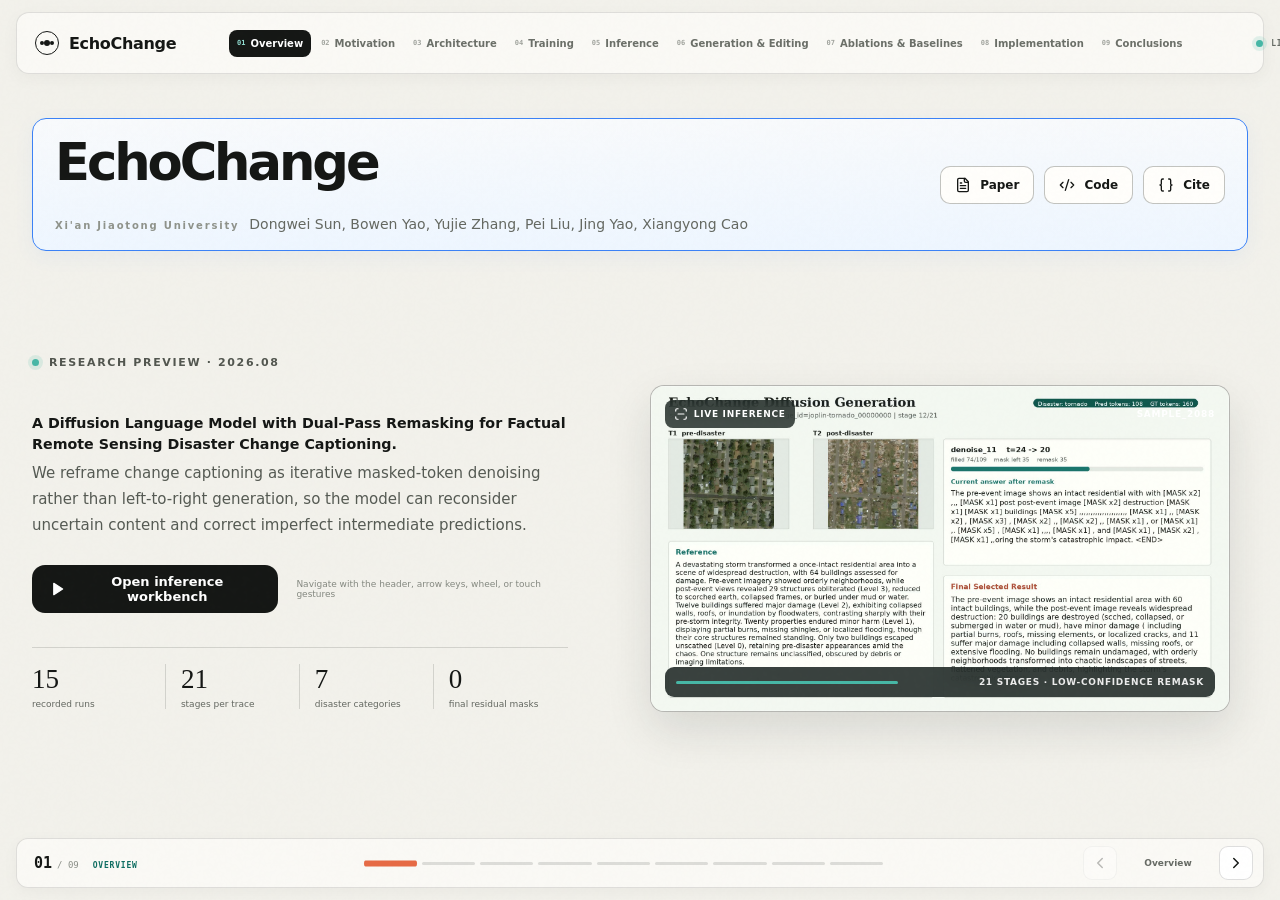
==== Open EchoChange.html @ 4adbc903 "init" ====
<!doctype html>
<html lang="en">
  <head>
    <meta charset="UTF-8" />
    <meta name="viewport" content="width=device-width, initial-scale=1.0" />
    <meta name="theme-color" content="#f1f0e9" />
    <title>EchoChange | Academic Research Showcase</title>
    <style>:root{color-scheme:light;font-family:Inter,SF Pro Display,PingFang SC,Microsoft YaHei,system-ui,sans-serif;color:#151715;background:#f1f0e9;font-synthesis:none;text-rendering:optimizeLegibility;--bg: #f1f0e9;--paper: #faf9f5;--paper-strong: #fffefb;--ink: #151715;--muted: #646861;--faint: #8f938b;--line: rgba(21, 23, 21, .14);--line-strong: rgba(21, 23, 21, .26);--orange: #e66a45;--orange-dark: #b9472d;--teal: #0e6d61;--teal-bright: #47b7a6;--blue: #416fa5;--yellow: #e8b74f;--dark: #111717;--dark-soft: #19201f;--dark-line: rgba(255, 255, 255, .12);--ease-out: cubic-bezier(.23, 1, .32, 1);--ease-in-out: cubic-bezier(.77, 0, .175, 1);--radius-sm: 12px;--radius: 20px;--radius-lg: 32px}*{box-sizing:border-box}html{scroll-behavior:smooth;scroll-padding-top:100px}body{margin:0;min-width:320px;min-height:100vh;background:radial-gradient(circle at 11% 14%,rgba(230,106,69,.08),transparent 26%),radial-gradient(circle at 88% 5%,rgba(14,109,97,.07),transparent 24%),var(--bg)}body:before{content:"";position:fixed;top:0;right:0;bottom:0;left:0;pointer-events:none;opacity:.22;z-index:20;background-image:url("data:image/svg+xml,%3Csvg viewBox='0 0 180 180' xmlns='http://www.w3.org/2000/svg'%3E%3Cfilter id='n'%3E%3CfeTurbulence type='fractalNoise' baseFrequency='.9' numOctaves='2' stitchTiles='stitch'/%3E%3C/filter%3E%3Crect width='100%25' height='100%25' filter='url(%23n)' opacity='.05'/%3E%3C/svg%3E")}a{color:inherit;text-decoration:none}button,input{font:inherit}button,a{-webkit-tap-highlight-color:transparent}button:focus-visible,a:focus-visible,input:focus-visible{outline:2px solid var(--orange);outline-offset:3px}img,video{display:block;max-width:100%}.section-shell{width:min(1420px,calc(100% - 64px));margin-inline:auto}[data-reveal]{opacity:0;transform:translateY(22px);transition:opacity .52s var(--ease-out),transform .52s var(--ease-out)}[data-reveal][data-revealed=true]{opacity:1;transform:translateY(0)}.site-header{position:sticky;top:14px;z-index:30;width:min(1420px,calc(100% - 40px));height:64px;margin:14px auto 0;padding:0 12px 0 22px;display:grid;grid-template-columns:1fr auto 1fr;align-items:center;border:1px solid rgba(21,23,21,.12);border-radius:18px;background:#faf9f5d1;-webkit-backdrop-filter:blur(18px) saturate(130%);backdrop-filter:blur(18px) saturate(130%);box-shadow:0 12px 40px #141b1914}.brand,.footer-brand{display:inline-flex;align-items:center;gap:10px;font-weight:760;letter-spacing:-.02em}.brand{justify-self:start;font-size:17px}.brand-mark{position:relative;width:24px;height:24px;display:grid;place-items:center;border:1.5px solid currentColor;border-radius:50%}.brand-mark:before,.brand-mark:after,.brand-mark span{content:"";position:absolute;border-radius:999px;background:currentColor}.brand-mark:before{width:4px;height:4px;left:4px}.brand-mark:after{width:4px;height:4px;right:4px}.brand-mark span{width:6px;height:6px}.desktop-nav{display:flex;align-items:center;gap:6px}.desktop-nav a{padding:9px 12px;color:#575b55;font-size:13px;font-weight:650;border-radius:10px}.header-cta{justify-self:end;display:inline-flex;align-items:center;gap:8px;padding:12px 16px;color:#fff;background:var(--ink);border-radius:12px;font-size:12px;font-weight:720;letter-spacing:.02em;transition:transform .16s var(--ease-out)}.header-cta:active,.button:active,.sample-pill:active,.stage-controls button:active,.trace-tabs button:active,.code-tabs button:active,.metric-switch button:active{transform:scale(.97)}.menu-button{display:none;width:42px;height:42px;border:0;border-radius:10px;color:var(--ink);background:transparent;cursor:pointer}.mobile-nav{display:none}.hero{min-height:calc(100vh - 94px);padding:74px 0 86px;display:grid;grid-template-columns:minmax(0,.92fr) minmax(520px,1.08fr);align-items:center;gap:72px}.eyebrow{display:inline-flex;align-items:center;gap:10px;margin-bottom:28px;color:#52564f;font-size:11px;font-weight:760;letter-spacing:.15em;text-transform:uppercase}.live-dot,.status-dot{width:7px;height:7px;border-radius:50%;background:var(--teal-bright);box-shadow:0 0 0 4px #47b7a624}.hero h1{max-width:780px;margin:0;color:var(--ink);font-size:clamp(70px,8.1vw,132px);line-height:.91;letter-spacing:-.075em;font-weight:760}.hero h1 em{position:relative;color:var(--orange);font-family:Georgia,Times New Roman,serif;font-weight:400}.hero h1 em:after{content:"";position:absolute;left:-3%;right:-3%;bottom:-3px;height:4px;border-radius:50%;background:currentColor;transform:rotate(-2deg)}.hero-lede{max-width:630px;margin:34px 0 0;color:#555a53;font-size:clamp(17px,1.35vw,21px);line-height:1.75}.hero-actions,.closing-actions{display:flex;flex-wrap:wrap;gap:12px;margin-top:32px}.button{min-height:48px;padding:0 18px;display:inline-flex;align-items:center;justify-content:center;gap:9px;border:1px solid var(--line-strong);border-radius:13px;font-size:13px;font-weight:750;transition:transform .16s var(--ease-out)}.button--primary{color:#fff;background:var(--ink);border-color:var(--ink)}.button--ghost{background:#ffffff73}.button--secondary{color:var(--ink);background:var(--paper-strong);border-color:var(--line-strong)}.button--secondary:hover{background:#fff}.hero-proof{max-width:650px;margin-top:55px;padding-top:21px;display:grid;grid-template-columns:repeat(4,1fr);border-top:1px solid var(--line)}.hero-proof div{min-width:0;padding-right:16px;display:flex;flex-direction:column;gap:5px;border-right:1px solid var(--line)}.hero-proof div:not(:first-child){padding-left:16px}.hero-proof div:last-child{border-right:0}.hero-proof strong{font-family:Georgia,Times New Roman,serif;font-size:30px;font-weight:500;font-variant-numeric:tabular-nums}.hero-proof span{color:var(--muted);font-size:11px;line-height:1.35}.hero-visual{position:relative;padding:40px 20px}.hero-visual:before{content:"";position:absolute;top:0;right:5%;bottom:0;left:7%;border:1px dashed rgba(14,109,97,.27);border-radius:50%;transform:rotate(-7deg)}.hero-frame-wrap{position:relative;overflow:hidden;border:8px solid #1b211f;border-radius:24px;background:#e8e8e3;box-shadow:0 38px 80px #18211e3d,0 4px 10px #18211e24;transform:rotate(1.4deg)}.hero-frame-wrap:after{content:"";position:absolute;top:0;right:0;bottom:0;left:0;pointer-events:none;box-shadow:inset 0 0 0 1px #ffffff4d}.hero-frame-wrap img,.hero-frame-wrap video{width:100%;aspect-ratio:16 / 9;object-fit:cover}.hero-frame-top,.hero-frame-bottom{position:absolute;left:14px;right:14px;display:flex;align-items:center;justify-content:space-between;gap:18px;color:#fff;font-size:9px;font-weight:700;letter-spacing:.08em;text-transform:uppercase}.hero-frame-top{top:14px}.hero-frame-top span:first-child{display:inline-flex;align-items:center;gap:6px;padding:7px 9px;background:#0e1815c2;border-radius:8px;-webkit-backdrop-filter:blur(8px);backdrop-filter:blur(8px)}.hero-frame-bottom{bottom:14px;padding:10px 11px;color:#ffffffe6;background:#0e1815d1;border-radius:9px;-webkit-backdrop-filter:blur(10px);backdrop-filter:blur(10px)}.frame-progress{width:42%;height:3px;overflow:hidden;background:#ffffff2e;border-radius:99px}.frame-progress i{display:block;width:100%;height:100%;background:var(--teal-bright);transform-origin:left;animation:explain-progress 3.6s linear infinite alternate}@keyframes explain-progress{0%{transform:scaleX(.18)}to{transform:scaleX(1)}}.floating-note{position:absolute;z-index:2;min-width:178px;padding:14px 16px;display:flex;flex-direction:column;gap:4px;border:1px solid rgba(21,23,21,.12);border-radius:12px;background:#fffefbe8;box-shadow:0 16px 36px #15191721;-webkit-backdrop-filter:blur(10px);backdrop-filter:blur(10px)}.floating-note span{color:var(--orange-dark);font-size:9px;font-weight:800;letter-spacing:.13em}.floating-note strong{font-family:ui-monospace,SFMono-Regular,Menlo,Consolas,monospace;font-size:11px}.floating-note--top{top:4px;right:-11px;transform:rotate(2deg)}.floating-note--bottom{bottom:5px;left:-18px;transform:rotate(-2deg)}.why-section,.experiments-section{padding:145px 0}.section-label{display:inline-grid;grid-template-columns:30px auto;align-items:center;gap:10px;margin-bottom:24px;color:#5d625b;font-size:10px;font-weight:800;letter-spacing:.16em}.section-label span:first-child{width:30px;height:22px;display:grid;place-items:center;color:#fff;background:var(--ink);border-radius:99px;font-variant-numeric:tabular-nums}.section-label--light{color:#ffffff8a}.section-label--light span:first-child{color:var(--dark);background:#fff}.section-heading{max-width:900px}.section-heading--wide{max-width:1020px}.section-heading h2,.trace-heading h2,.code-copy h2,.closing-section h2{margin:0;font-size:clamp(42px,5.2vw,78px);line-height:1.06;letter-spacing:-.055em;font-weight:610}.section-heading h2 strong,.trace-heading h2 strong,.code-copy h2 strong{color:var(--orange);font-family:Georgia,Times New Roman,serif;font-weight:400}.section-heading>p{max-width:640px;margin:26px 0 0;color:var(--muted);font-size:17px;line-height:1.75}.why-grid{margin-top:72px;display:grid;grid-template-columns:repeat(3,1fr);gap:18px}.why-card{min-height:300px;padding:26px;display:flex;flex-direction:column;border:1px solid var(--line);border-radius:var(--radius);background:#faf9f5b3;box-shadow:0 20px 50px #1b201d09}.why-card:nth-child(2){background:#1a211f;color:#fff;transform:translateY(20px) rotate(-.5deg)}.why-card:nth-child(2) p{color:#fff9}.why-card-top{display:flex;align-items:center;justify-content:space-between}.why-card-top>span{width:42px;height:42px;display:grid;place-items:center;color:var(--teal);border:1px solid currentColor;border-radius:50%}.why-card:nth-child(2) .why-card-top>span{color:var(--teal-bright)}.why-card-top small{color:var(--faint);font-family:ui-monospace,SFMono-Regular,Menlo,Consolas,monospace;font-size:11px}.why-card h3{margin:auto 0 13px;font-size:25px;line-height:1.25;letter-spacing:-.035em}.why-card p{margin:0;color:var(--muted);font-size:14px;line-height:1.75}.thesis-strip{margin-top:82px;padding:22px 24px;display:grid;grid-template-columns:auto auto auto auto 1fr;align-items:center;gap:18px;border-top:1px solid var(--line-strong);border-bottom:1px solid var(--line-strong)}.thesis-strip>span{color:var(--faint);font-size:10px;font-weight:800;letter-spacing:.14em}.thesis-before,.thesis-after{padding:10px 13px;border-radius:9px;font-family:ui-monospace,SFMono-Regular,Menlo,Consolas,monospace;font-size:12px;white-space:nowrap}.thesis-before{color:#6c6f69;background:#1517150f;text-decoration:line-through}.thesis-after{color:#fff;background:var(--teal)}.thesis-strip p{justify-self:end;max-width:470px;margin:0;color:var(--muted);font-size:13px;line-height:1.6}.method-section{padding:145px 0;background:#e7e6de;border-top:1px solid rgba(21,23,21,.08);border-bottom:1px solid rgba(21,23,21,.08)}.architecture-map{margin-top:72px;padding:26px;display:grid;grid-template-columns:1.05fr 52px 1.12fr 52px 1.35fr 52px .9fr;align-items:stretch;border:1px solid var(--line-strong);border-radius:28px;background:#faf9f5bd;box-shadow:0 26px 70px #1e23200f}.arch-inputs{display:grid;grid-template-columns:1fr 1fr;gap:10px}.arch-image{min-height:190px;padding:18px;display:flex;flex-direction:column;justify-content:flex-end;overflow:hidden;position:relative;border-radius:16px;color:#fff;isolation:isolate}.arch-image:before,.arch-image:after{content:"";position:absolute;z-index:-1}.arch-image:before{top:0;right:0;bottom:0;left:0;background:linear-gradient(to top,rgba(14,22,19,.8),transparent 70%),repeating-linear-gradient(34deg,transparent 0 20px,rgba(255,255,255,.06) 21px 23px),#54705a}.arch-image--post:before{background:linear-gradient(to top,rgba(23,21,17,.82),transparent 70%),repeating-linear-gradient(-24deg,transparent 0 16px,rgba(242,206,145,.12) 17px 20px),#7b6750}.arch-image:after{width:90px;height:280px;left:50%;top:-30%;transform:rotate(36deg);background:#c1b18759}.arch-image--post:after{width:120px;background:#507e8b66}.arch-image>span{position:absolute;top:13px;left:13px;width:30px;height:30px;display:grid;place-items:center;color:var(--ink);background:#fff;border-radius:8px;font-size:10px;font-weight:850}.arch-image strong{font-size:15px}.arch-image small{margin-top:5px;color:#ffffffb3;font-size:10px}.arch-connector{display:flex;align-items:center;color:#777b74}.arch-connector span{flex:1;height:1px;background:var(--line-strong)}.arch-core,.arch-diffusion,.arch-output{min-height:190px;padding:18px;display:flex;flex-direction:column;justify-content:center;border:1px solid var(--line);border-radius:16px;background:var(--paper-strong)}.arch-core-title{margin-bottom:16px;display:flex;align-items:center;gap:9px;font-weight:780}.arch-core-stack{display:grid;gap:7px}.arch-core-stack span{padding:9px 10px;border-radius:7px;color:#686c66;background:#efeee8;font-family:ui-monospace,SFMono-Regular,Menlo,Consolas,monospace;font-size:9px}.arch-core-stack .active{color:#dff9f3;background:var(--teal)}.arch-diffusion{color:#fff;background:#1a211f;border-color:#1a211f}.arch-diffusion>small{color:var(--teal-bright);font-size:9px;font-weight:800;letter-spacing:.12em}.arch-diffusion>strong{margin-top:7px;font-size:15px}.token-row{margin-top:18px;display:flex;flex-wrap:wrap;gap:5px}.token-row i{padding:6px 7px;color:#ffffffad;background:#ffffff14;border-radius:5px;font-family:ui-monospace,SFMono-Regular,Menlo,Consolas,monospace;font-size:8px;font-style:normal}.token-row i.masked{color:#1f1813;background:var(--orange)}.arch-loop{margin-top:13px;display:inline-flex;align-items:center;gap:6px;color:#ffffff80;font-size:9px}.arch-output{align-items:flex-start;color:#fff;background:var(--teal);border-color:var(--teal)}.arch-output>svg{margin-bottom:auto}.arch-output span{margin-top:24px;color:#ffffffa6;font-size:8px;font-weight:800;letter-spacing:.12em}.arch-output strong{margin-top:7px;font-size:14px;line-height:1.4}.method-split{margin-top:120px;display:grid;grid-template-columns:.72fr 1.28fr;gap:70px;align-items:center}.method-kicker,.evidence-card-head span,.evidence-wide-copy>span,.baseline-copy>span{color:var(--teal);font-size:9px;font-weight:850;letter-spacing:.14em}.method-narrative h3{margin:18px 0 0;font-size:clamp(34px,3.3vw,52px);line-height:1.08;letter-spacing:-.05em}.method-narrative>p{margin:24px 0 0;color:var(--muted);font-size:15px;line-height:1.75}.method-facts{margin:38px 0 0;display:grid;grid-template-columns:repeat(3,1fr);gap:10px}.method-facts div{padding:14px 0;border-top:1px solid var(--line-strong)}.method-facts dt{font-family:Georgia,Times New Roman,serif;font-size:26px;font-variant-numeric:tabular-nums}.method-facts dd{margin:5px 0 0;color:var(--muted);font-size:10px;line-height:1.4}.loss-formula{margin-top:28px;padding:15px 16px;border:1px solid var(--line);border-radius:11px;background:#ffffff5c}.loss-formula small{display:block;margin-bottom:7px;color:var(--faint);font-size:8px;font-weight:800;letter-spacing:.12em}.loss-formula code{font-size:10px;line-height:1.5}.training-lab{padding:26px;border:1px solid var(--line-strong);border-radius:24px;background:var(--paper-strong);box-shadow:0 25px 70px #1c211e14}.lab-control-head{display:flex;align-items:flex-start;justify-content:space-between;gap:20px}.lab-control-head>div{display:flex;flex-direction:column;gap:4px}.lab-control-head small{color:var(--faint);font-size:8px;font-weight:800;letter-spacing:.14em}.lab-control-head strong{font-family:ui-monospace,SFMono-Regular,Menlo,Consolas,monospace;font-size:20px}.lab-control-head>span{padding:8px 10px;color:var(--orange-dark);background:#f8e8df;border-radius:8px;font-size:10px;font-weight:750}.lab-control input,.stage-controls input{width:100%;height:18px;margin:20px 0 0;-webkit-appearance:none;-moz-appearance:none;appearance:none;background:transparent;cursor:pointer}.lab-control input::-webkit-slider-runnable-track{height:4px;border-radius:99px;background:linear-gradient(90deg,var(--teal),var(--orange))}.lab-control input::-moz-range-track{height:4px;border-radius:99px;background:linear-gradient(90deg,var(--teal),var(--orange))}.lab-control input::-webkit-slider-thumb,.stage-controls input::-webkit-slider-thumb{width:17px;height:17px;margin-top:-7px;-webkit-appearance:none;-moz-appearance:none;appearance:none;border:3px solid white;border-radius:50%;background:var(--orange);box-shadow:0 0 0 1px #15171538,0 3px 8px #15171533}.lab-control input::-moz-range-thumb,.stage-controls input::-moz-range-thumb{width:13px;height:13px;border:3px solid white;border-radius:50%;background:var(--orange);box-shadow:0 0 0 1px #15171538,0 3px 8px #15171533}.lab-scale{display:flex;justify-content:space-between;color:var(--faint);font-size:8px}.lab-sentence{min-height:148px;margin-top:24px;padding:18px;display:flex;align-content:flex-start;flex-wrap:wrap;gap:7px 5px;border-radius:14px;background:#202625}.lab-sentence span{padding:6px 7px;color:#ffffffb8;border:1px solid rgba(255,255,255,.06);border-radius:5px;background:#ffffff0f;font-family:ui-monospace,SFMono-Regular,Menlo,Consolas,monospace;font-size:10px}.lab-sentence span.is-mask{color:#301b12;border-color:#e66a4585;background:#e98a6c}.dual-pass-grid{margin-top:14px;display:grid;grid-template-columns:1fr 1fr;gap:12px}.dual-pass-grid article{min-height:190px;padding:17px;display:flex;flex-direction:column;border:1px solid var(--line);border-radius:14px;background:#f3f2ed}.dual-pass-grid article.dual-pass-active{color:#fff;background:var(--teal);border-color:var(--teal)}.pass-index{color:var(--orange-dark);font-family:ui-monospace,SFMono-Regular,Menlo,Consolas,monospace;font-size:9px;font-weight:800}.dual-pass-active .pass-index{color:#a9ede1}.dual-pass-grid h4{margin:17px 0 0;font-size:16px}.dual-pass-grid p{margin:10px 0 18px;color:var(--muted);font-size:11px;line-height:1.65}.dual-pass-active p{color:#ffffffad}.mini-flow{margin-top:auto;display:flex;align-items:center;gap:8px;color:var(--faint);font-family:ui-monospace,SFMono-Regular,Menlo,Consolas,monospace;font-size:8px}.dual-pass-active .mini-flow{color:#ffffffb3}.inference-modes{margin-top:92px;display:grid;grid-template-columns:repeat(3,1fr);border-top:1px solid var(--line-strong);border-bottom:1px solid var(--line-strong)}.inference-modes article{padding:28px;display:grid;grid-template-columns:auto 1fr;gap:7px 14px;border-right:1px solid var(--line-strong)}.inference-modes article:last-child{border-right:0}.inference-modes article.mode-featured{background:var(--paper-strong)}.inference-modes article>span{grid-row:1 / 4;padding-top:2px;color:var(--orange-dark);font-family:ui-monospace,SFMono-Regular,Menlo,Consolas,monospace;font-size:10px}.inference-modes strong{font-size:17px}.inference-modes small{color:var(--teal);font-size:9px;font-weight:750}.inference-modes p{margin:6px 0 0;color:var(--muted);font-size:11px;line-height:1.65}.trace-section{padding:145px 0;color:#f8f9f5;background:var(--dark);overflow:hidden}.trace-heading{display:grid;grid-template-columns:1.15fr .85fr;align-items:end;gap:70px}.trace-heading h2{color:#fff}.trace-heading>p{max-width:520px;margin:0 0 7px;color:#ffffff8c;font-size:15px;line-height:1.78}.trace-player{margin-top:68px}.sample-rail{padding-bottom:13px;display:flex;gap:8px;overflow-x:auto;scrollbar-width:thin;scrollbar-color:rgba(255,255,255,.2) transparent}.sample-pill{flex:0 0 auto;min-width:86px;padding:10px 12px;display:flex;align-items:center;justify-content:space-between;gap:12px;border:1px solid rgba(255,255,255,.1);border-radius:10px;color:#fff9;background:#ffffff09;cursor:pointer;transition:transform .16s var(--ease-out)}.sample-pill span{font-size:9px}.sample-pill strong{font-family:ui-monospace,SFMono-Regular,Menlo,Consolas,monospace;font-size:9px}.sample-pill.is-selected{color:#fff;border-color:var(--teal-bright);background:#47b7a624}.trace-grid{margin-top:14px;display:grid;grid-template-columns:minmax(0,1.28fr) minmax(380px,.72fr);gap:14px}.video-panel,.stage-panel{overflow:hidden;border:1px solid var(--dark-line);border-radius:20px;background:#171d1c}.panel-bar{height:46px;padding:0 16px;display:flex;align-items:center;justify-content:space-between;gap:20px;color:#ffffff6b;border-bottom:1px solid var(--dark-line);font-family:ui-monospace,SFMono-Regular,Menlo,Consolas,monospace;font-size:9px;letter-spacing:.06em;text-transform:uppercase}.panel-bar>div:first-child{display:flex;align-items:center;gap:9px;color:#ffffffad}.media-tabs{height:44px;padding:5px;display:grid;grid-template-columns:1fr 1fr;gap:5px;border-bottom:1px solid var(--dark-line);background:#111716}.media-tabs button{display:flex;align-items:center;justify-content:center;gap:7px;border:1px solid transparent;border-radius:8px;color:#ffffff6b;background:transparent;font-size:9px;font-weight:750;letter-spacing:.04em;cursor:pointer;transition:color .16s var(--ease-out),background .16s var(--ease-out),transform .16s var(--ease-out)}.media-tabs button:active{transform:scale(.97)}.media-tabs button.is-active{border-color:#47b7a62e;color:#c4f4ec;background:#47b7a61a}.source-image-pair{position:relative;display:grid;grid-template-columns:1fr 1fr;gap:1px;background:var(--dark-line)}.source-image-card{position:relative;aspect-ratio:1;overflow:hidden;color:#fff;background:#080b0a}.source-image-card img{width:100%;height:100%;display:block;object-fit:cover;transition:filter .18s var(--ease-out)}.source-image-label{position:absolute;top:12px;left:12px;padding:5px 8px 5px 5px;display:flex;align-items:center;gap:7px;border:1px solid rgba(255,255,255,.17);border-radius:8px;background:#070b0abd;box-shadow:0 8px 24px #00000029;-webkit-backdrop-filter:blur(12px);backdrop-filter:blur(12px)}.source-image-label b{min-width:26px;padding:4px 5px;border-radius:5px;color:#10201d;background:#89ddcf;font-family:ui-monospace,SFMono-Regular,Menlo,Consolas,monospace;font-size:8px;line-height:1;text-align:center}.source-image-label strong{font-size:9px;font-weight:700;letter-spacing:.03em}.source-pair-notice{position:absolute;right:12px;bottom:12px;padding:8px 10px;display:flex;align-items:center;gap:7px;border:1px solid rgba(242,113,74,.34);border-radius:8px;color:#ffc0a9;background:#1b0c08d1;-webkit-backdrop-filter:blur(10px);backdrop-filter:blur(10px);font-size:9px;font-weight:650}.video-panel video{width:100%;aspect-ratio:16 / 9;object-fit:cover;background:#0b0d0d}.video-meta{display:grid;grid-template-columns:repeat(4,1fr);border-top:1px solid var(--dark-line)}.video-meta div{padding:13px 15px;display:flex;flex-direction:column;gap:5px;border-right:1px solid var(--dark-line)}.video-meta div:last-child{border-right:0}.video-meta span,.stage-stats span{color:#ffffff57;font-size:7px;font-weight:750;letter-spacing:.1em}.video-meta strong{overflow:hidden;font-size:10px;text-overflow:ellipsis;white-space:nowrap}.stage-panel{padding:20px;display:flex;flex-direction:column}.stage-panel-head{display:flex;align-items:flex-start;justify-content:space-between;gap:18px}.stage-panel-head span{color:#ffffff61;font-family:ui-monospace,SFMono-Regular,Menlo,Consolas,monospace;font-size:8px;letter-spacing:.08em}.stage-panel-head h3{margin:7px 0 0;font-size:18px;letter-spacing:-.02em;text-transform:capitalize}.stage-kind{padding:7px 9px;border:1px solid rgba(255,255,255,.12);border-radius:8px;color:#ffffff8c;font-size:8px;font-weight:800;letter-spacing:.08em;text-transform:uppercase}.stage-kind--denoise{color:#9ee6da;border-color:#47b7a659;background:#47b7a614}.stage-kind--refine{color:#ffb49d;border-color:#e66a4561;background:#e66a4517}.stage-progress,.filled-meter{overflow:hidden;border-radius:99px;background:#ffffff14}.stage-progress{height:3px;margin-top:19px}.stage-progress span,.filled-meter span,.correction-track span,.ablation-bar span,.baseline-bars>span{display:block;width:100%;height:100%;transform-origin:left}.stage-progress span{background:var(--teal-bright);transition:transform .16s var(--ease-out)}.stage-stats{margin-top:18px;display:grid;grid-template-columns:repeat(4,1fr);gap:6px}.stage-stats div{padding:9px 8px;display:flex;flex-direction:column;gap:5px;border:1px solid rgba(255,255,255,.07);border-radius:8px;background:#ffffff06}.stage-stats strong{font-family:ui-monospace,SFMono-Regular,Menlo,Consolas,monospace;font-size:9px;font-variant-numeric:tabular-nums}.filled-meter{height:2px;margin-top:12px}.filled-meter span{background:var(--orange);transition:transform .16s var(--ease-out)}.trace-tabs{margin-top:20px;display:flex;gap:4px}.trace-tabs button,.code-tabs button,.metric-switch button{border:0;cursor:pointer}.trace-tabs button{padding:8px 10px;color:#fff6;border-radius:7px;background:transparent;font-size:9px;font-weight:720;transition:transform .14s var(--ease-out)}.trace-tabs button.is-active{color:#fff;background:#ffffff14}.trace-copy{min-height:202px;max-height:202px;margin-top:10px;padding:14px;overflow:auto;border-radius:12px;background:#0f1413;scrollbar-width:thin;scrollbar-color:rgba(255,255,255,.16) transparent}.trace-text{margin:0;color:#ffffffc2;font-family:ui-monospace,SFMono-Regular,Menlo,Consolas,monospace;font-size:11px;line-height:1.78}.mask-chip,.end-chip{display:inline-block;margin:2px 4px;padding:2px 5px;border-radius:4px;line-height:1.25}.mask-chip{color:#ffc6b5;border:1px solid rgba(230,106,69,.28);background:#e66a451f}.end-chip{color:#a4e4d9;border:1px solid rgba(71,183,166,.26);background:#47b7a61a}.stage-controls{margin-top:auto;padding-top:16px;display:grid;grid-template-columns:34px 1fr 34px;align-items:center;gap:9px}.stage-controls button{width:34px;height:34px;display:grid;place-items:center;border:1px solid rgba(255,255,255,.1);border-radius:9px;color:#ffffffb3;background:#ffffff0a;cursor:pointer;transition:transform .14s var(--ease-out)}.stage-controls button:disabled{opacity:.28;cursor:not-allowed}.stage-controls input{margin:0}.stage-controls input::-webkit-slider-runnable-track{height:3px;border-radius:99px;background:linear-gradient(90deg,var(--teal-bright) 0 var(--range-progress),rgba(255,255,255,.12) var(--range-progress) 100%)}.stage-controls input::-moz-range-track{height:3px;border-radius:99px;background:#ffffff1f}.stage-controls input::-moz-range-progress{height:3px;background:var(--teal-bright)}.stage-hint{margin-top:12px;display:flex;align-items:flex-start;gap:7px;color:#ffffff57;font-size:8px;line-height:1.5}.trace-loading,.trace-error{min-height:460px;margin-top:68px;display:grid;place-items:center;border:1px solid var(--dark-line);border-radius:20px;color:#ffffff80;background:var(--dark-soft)}.trace-loading span{width:26px;height:26px;border:2px solid rgba(255,255,255,.14);border-top-color:var(--teal-bright);border-radius:50%;animation:spin .7s linear infinite}.trace-loading p{margin-top:-150px;font-size:11px}.trace-error{display:flex;gap:10px}@keyframes spin{to{transform:rotate(360deg)}}.evidence-grid--top{margin-top:72px;display:grid;grid-template-columns:1fr 1fr;gap:18px}.evidence-card{min-height:650px;padding:28px;display:flex;flex-direction:column;border:1px solid var(--line);border-radius:var(--radius-lg);background:#faf9f5cc}.evidence-card-head{display:flex;align-items:flex-start;justify-content:space-between;gap:24px}.evidence-card-head>svg{color:var(--teal)}.evidence-card-head h3,.evidence-wide-copy h3,.baseline-copy h3{margin:10px 0 0;font-size:30px;line-height:1.2;letter-spacing:-.04em}.evidence-card>p,.evidence-wide-copy>p,.baseline-copy>p{margin:20px 0 0;color:var(--muted);font-size:13px;line-height:1.75}.prefix-chart{margin-top:48px}.chart-legend,.baseline-legend{display:flex;justify-content:flex-end;gap:20px;color:var(--muted);font-size:9px;font-weight:700}.chart-legend span,.baseline-legend span{display:inline-flex;align-items:center;gap:7px}.chart-legend span:before,.baseline-legend span:before{content:"";width:7px;height:7px;border-radius:50%}.legend-no:before,.baseline-legend .qwen:before{background:#9ea19a}.legend-prefix:before,.baseline-legend .intern:before{background:var(--orange)}.dumbbell-row{padding:23px 0;border-bottom:1px solid var(--line)}.dumbbell-label{display:flex;align-items:center;justify-content:space-between;gap:12px}.dumbbell-label strong{font-size:12px}.dumbbell-label span{color:var(--teal);font-size:11px;font-weight:800;font-variant-numeric:tabular-nums}.dumbbell-track{position:relative;height:14px;margin-top:22px;background:repeating-linear-gradient(90deg,transparent 0 calc(25% - 1px),rgba(21,23,21,.08) calc(25% - 1px) 25%)}.dumbbell-line{position:absolute;top:6px;height:2px;background:linear-gradient(90deg,#a5a9a2,var(--orange))}.dumbbell-point{position:absolute;top:0;width:14px;height:14px;border:3px solid var(--paper);border-radius:50%;transform:translate(-50%);box-shadow:0 0 0 1px #15171529}.dumbbell-point i{position:absolute;top:-19px;left:50%;color:var(--muted);font-size:8px;font-style:normal;font-variant-numeric:tabular-nums;transform:translate(-50%)}.point-no{background:#9ea19a}.point-prefix{background:var(--orange)}.point-prefix i{color:var(--orange-dark);font-weight:750}.axis-labels{margin-top:8px;display:flex;justify-content:space-between;color:var(--faint);font-size:7px;font-variant-numeric:tabular-nums}.evidence-conclusion{margin-top:auto;padding-top:28px;display:flex;align-items:baseline;gap:12px}.evidence-conclusion strong{color:var(--orange);font-family:Georgia,Times New Roman,serif;font-size:54px;font-weight:500;font-variant-numeric:tabular-nums}.evidence-conclusion span{color:var(--muted);font-size:11px}.correction-list{margin-top:36px}.correction-row{padding:15px 0;display:grid;grid-template-columns:minmax(160px,1fr) auto;gap:10px 20px;border-bottom:1px solid var(--line)}.correction-copy{display:flex;flex-direction:column;gap:4px}.correction-copy strong{font-size:12px}.correction-copy span{color:var(--faint);font-size:9px}.correction-value{font-family:Georgia,Times New Roman,serif;font-size:25px;font-variant-numeric:tabular-nums}.correction-value small{margin-left:2px;font-family:inherit;font-size:11px}.correction-track{grid-column:1 / -1;height:5px;overflow:hidden;border-radius:99px;background:#15171512}.tone-teal{background:var(--teal)}.tone-orange{background:var(--orange)}.gap-callout{margin-top:auto;padding:17px;display:flex;flex-direction:column;gap:6px;border-left:3px solid var(--orange);background:#f5e9e2}.gap-callout span{color:var(--orange-dark);font-size:8px;font-weight:800;letter-spacing:.12em}.gap-callout strong{font-family:ui-monospace,SFMono-Regular,Menlo,Consolas,monospace;font-size:10px}.evidence-wide,.baseline-section{margin-top:18px;padding:34px;display:grid;grid-template-columns:.72fr 1.28fr;gap:70px;border:1px solid var(--line);border-radius:var(--radius-lg);background:#faf9f5d1}.efficiency-facts{margin-top:36px;display:grid;gap:12px}.efficiency-facts div{padding-top:12px;display:flex;align-items:baseline;justify-content:space-between;gap:20px;border-top:1px solid var(--line)}.efficiency-facts strong{font-family:Georgia,Times New Roman,serif;font-size:26px;font-weight:500;font-variant-numeric:tabular-nums}.efficiency-facts span{color:var(--muted);font-size:9px}.ablation-panel{padding:22px;border-radius:18px;background:#ebeae4}.metric-switch{display:inline-flex;padding:4px;border:1px solid var(--line);border-radius:10px;background:#ffffff80}.metric-switch button{padding:8px 10px;color:var(--muted);border-radius:7px;background:transparent;font-size:9px;font-weight:720;transition:transform .14s var(--ease-out)}.metric-switch button.is-active{color:#fff;background:var(--ink)}.ablation-axis{margin-top:24px;padding-bottom:8px;display:flex;justify-content:space-between;color:var(--faint);border-bottom:1px solid var(--line);font-size:8px;font-weight:760;letter-spacing:.08em}.ablation-row{padding:18px 0;display:grid;grid-template-columns:142px 1fr 70px;align-items:center;gap:15px;border-bottom:1px solid var(--line)}.ablation-row-copy{display:flex;flex-direction:column;gap:4px}.ablation-row-copy strong{font-size:11px}.ablation-row-copy span{color:var(--faint);font-size:8px}.ablation-bar{height:8px;overflow:hidden;border-radius:99px;background:#15171514}.ablation-bar span{background:var(--teal);transition:transform .24s var(--ease-out)}.ablation-row:last-child .ablation-bar span{background:var(--orange)}.ablation-number{text-align:right;font-family:ui-monospace,SFMono-Regular,Menlo,Consolas,monospace;font-size:10px;font-variant-numeric:tabular-nums}.budget-note{margin-top:18px;padding:13px;display:flex;align-items:flex-start;gap:9px;color:#7a4c38;background:#f4dfd5;border-radius:10px}.budget-note svg{flex:0 0 auto;margin-top:2px}.budget-note p{margin:0;font-size:9px;line-height:1.55}.baseline-section{margin-top:18px;grid-template-columns:.75fr 1.25fr;color:#fff;background:var(--dark-soft);border-color:var(--dark-soft)}.baseline-copy>span{color:var(--teal-bright)}.baseline-copy>p{color:#ffffff8f}.baseline-copy ul{margin:30px 0 0;padding:0;display:grid;gap:11px;list-style:none}.baseline-copy li{display:flex;align-items:center;gap:9px;color:#ffffffb8;font-size:10px}.baseline-copy li svg{color:var(--teal-bright)}.report-links{margin-top:36px;display:flex;flex-wrap:wrap;gap:14px}.report-links a{display:inline-flex;align-items:center;gap:7px;color:#ffffff94;font-size:9px;border-bottom:1px solid rgba(255,255,255,.25)}.baseline-panel{padding:22px;border:1px solid rgba(255,255,255,.1);border-radius:18px;background:#ffffff06}.baseline-legend{color:#ffffff75}.baseline-row{padding:14px 0;display:grid;grid-template-columns:140px 1fr;align-items:center;gap:14px;border-bottom:1px solid rgba(255,255,255,.08)}.baseline-name{color:#ffffffad;font-size:10px}.baseline-bars{display:grid;gap:8px}.baseline-bars>span{position:relative;height:5px;border-radius:99px}.baseline-bars span i{position:absolute;left:calc(100% + 7px);top:-3px;font-family:ui-monospace,SFMono-Regular,Menlo,Consolas,monospace;font-size:7px;font-style:normal;font-variant-numeric:tabular-nums}.qwen-bar{background:#8b9089}.intern-bar{background:var(--orange)}.code-section{padding:145px 0;color:#fff;background:#27211d}.code-section .section-shell{display:grid;grid-template-columns:.72fr 1.28fr;align-items:center;gap:90px}.code-copy>p{max-width:540px;margin:27px 0 0;color:#ffffff8a;font-size:14px;line-height:1.75}.code-notes{margin-top:36px;display:grid;gap:4px}.code-notes>div{padding:14px 0;display:grid;grid-template-columns:28px 1fr;gap:10px;border-top:1px solid rgba(255,255,255,.1)}.code-notes svg{color:var(--teal-bright)}.code-notes span{color:#ffffff7a;font-size:10px;line-height:1.55}.code-notes strong{display:block;margin-bottom:3px;color:#ffffffdb}.code-window{overflow:hidden;border:1px solid rgba(255,255,255,.13);border-radius:22px;background:#121716;box-shadow:0 35px 80px #00000040}.code-tabs{padding:9px;display:flex;gap:5px;border-bottom:1px solid rgba(255,255,255,.08);background:#171c1b}.code-tabs button{padding:10px 12px;display:inline-flex;align-items:center;gap:7px;color:#ffffff6b;border-radius:8px;background:transparent;font-size:9px;font-weight:700;transition:transform .14s var(--ease-out)}.code-tabs button.is-active{color:#fff;background:#ffffff14}.code-titlebar{height:44px;padding:0 15px;display:grid;grid-template-columns:1fr auto 1fr;align-items:center;color:#ffffff4d;border-bottom:1px solid rgba(255,255,255,.06);font-size:8px}.code-titlebar>span:first-child{display:flex;gap:5px}.code-titlebar i{width:7px;height:7px;border-radius:50%;background:#ffffff29}.code-titlebar i:nth-child(1){background:#df7055}.code-titlebar i:nth-child(2){background:#d8ae4f}.code-titlebar i:nth-child(3){background:#4aa68e}.code-titlebar>span:last-child{justify-self:end}.code-window pre{min-height:420px;margin:0;padding:34px;overflow:auto;color:#d5dcd7;font-family:SFMono-Regular,Consolas,Liberation Mono,monospace;font-size:13px;line-height:1.8;-moz-tab-size:4;tab-size:4}.code-window pre code{white-space:pre}.code-footer{padding:12px 15px;display:flex;align-items:center;gap:7px;color:#ffffff47;border-top:1px solid rgba(255,255,255,.07);font-size:8px}.closing-section{padding:150px 0;text-align:center}.closing-mark{width:72px;height:72px;margin:0 auto 30px;display:grid;place-items:center;color:#fff;background:var(--teal);border-radius:50%;box-shadow:0 0 0 12px #0e6d6114}.closing-section h2{max-width:920px;margin-inline:auto}.closing-section p{max-width:760px;margin:30px auto 0;color:var(--muted);font-size:16px;line-height:1.8}.closing-actions{justify-content:center}footer{padding:30px 0;color:#ffffffad;background:var(--dark)}.footer-inner{display:grid;grid-template-columns:1fr auto 1fr;align-items:center;gap:30px}.footer-inner p{margin:0;color:#ffffff59;font-family:Georgia,Times New Roman,serif;font-size:12px}.footer-inner>div:last-child{justify-self:end;display:flex;gap:16px;color:#ffffff5c;font-size:9px}@media(hover:hover)and (pointer:fine){.desktop-nav a:hover{color:var(--ink);background:#1517150d}.header-cta:hover,.button--primary:hover{background:var(--teal);border-color:var(--teal)}.button--ghost:hover{color:var(--teal);border-color:#0e6d6173;background:#ffffffb8}.sample-pill:hover{color:#fff;border-color:#ffffff47;background:#ffffff12}.media-tabs button:hover{color:#ffffffc7;background:#ffffff0e}.source-image-card:hover img{filter:brightness(1.07)}.stage-controls button:hover:not(:disabled){color:#fff;background:#ffffff17}.report-links a:hover{color:#fff;border-color:#ffffff9e}}@media(max-width:1180px){.desktop-nav{gap:0}.desktop-nav a{padding-inline:8px}.hero{grid-template-columns:.9fr 1.1fr;gap:32px}.hero h1{font-size:clamp(62px,8.2vw,102px)}.architecture-map{grid-template-columns:1fr 36px 1fr 36px 1.2fr}.architecture-map>.arch-connector:nth-of-type(3),.arch-output{display:none}.method-split,.code-section .section-shell{gap:46px}.trace-grid{grid-template-columns:1.1fr .9fr}.evidence-wide,.baseline-section{gap:40px}}@media(max-width:960px){.section-shell{width:min(100% - 40px,760px)}.site-header{grid-template-columns:1fr auto}.desktop-nav,.header-cta{display:none}.menu-button{display:grid;place-items:center}.mobile-nav{position:absolute;top:72px;left:0;right:0;padding:10px;display:grid;gap:3px;border:1px solid var(--line);border-radius:16px;background:#faf9f5f5;box-shadow:0 18px 50px #1517151f;-webkit-backdrop-filter:blur(18px);backdrop-filter:blur(18px);transform-origin:top right}.mobile-nav a{padding:13px 14px;border-radius:9px;font-size:13px;font-weight:700}.hero{min-height:0;padding:74px 0 110px;grid-template-columns:1fr;gap:68px}.hero-copy{max-width:760px}.hero h1{font-size:clamp(68px,14vw,112px)}.hero-visual{max-width:760px;width:100%;justify-self:center}.why-grid,.evidence-grid--top{grid-template-columns:1fr}.why-card:nth-child(2){transform:none}.thesis-strip{grid-template-columns:auto 1fr auto 1fr}.thesis-strip>p{grid-column:1 / -1;justify-self:start;max-width:none}.architecture-map{grid-template-columns:1fr 42px 1fr}.architecture-map>.arch-connector:nth-of-type(2),.arch-diffusion,.architecture-map>.arch-connector:nth-of-type(3),.arch-output{display:none}.method-split,.code-section .section-shell,.evidence-wide,.baseline-section{grid-template-columns:1fr}.method-narrative{max-width:680px}.inference-modes{grid-template-columns:1fr}.inference-modes article{border-right:0;border-bottom:1px solid var(--line-strong)}.inference-modes article:last-child{border-bottom:0}.trace-heading{grid-template-columns:1fr;gap:26px}.trace-grid{grid-template-columns:1fr}.stage-panel{min-height:630px}.evidence-card{min-height:620px}.code-window{order:-1}.footer-inner{grid-template-columns:1fr auto}.footer-inner p{display:none}}@media(max-width:640px){.section-shell{width:calc(100% - 28px)}.site-header{top:8px;width:calc(100% - 20px);height:58px;margin-top:8px;padding-left:15px;border-radius:15px}.hero{padding:62px 0 80px}.hero h1{font-size:clamp(56px,18.5vw,82px)}.hero-lede{margin-top:26px;font-size:16px}.hero-actions,.closing-actions{flex-direction:column}.button{width:100%}.hero-proof{grid-template-columns:1fr 1fr;row-gap:20px}.hero-proof div:nth-child(2){border-right:0}.hero-proof div:nth-child(3),.hero-proof div:nth-child(4){padding-top:18px;border-top:1px solid var(--line)}.hero-visual{padding-inline:0}.hero-frame-wrap{border-width:5px;border-radius:15px}.hero-frame-top{display:none}.hero-frame-bottom{left:8px;right:8px;bottom:8px;font-size:7px}.floating-note{display:none}.why-section,.experiments-section,.method-section,.trace-section,.code-section{padding:92px 0}.section-heading h2,.trace-heading h2,.code-copy h2,.closing-section h2{font-size:42px}.section-heading>p{font-size:14px}.why-grid{margin-top:46px}.why-card{min-height:270px}.thesis-strip{margin-top:52px;padding-inline:0;grid-template-columns:1fr}.thesis-strip>svg{transform:rotate(90deg)}.architecture-map{margin-top:46px;padding:14px;grid-template-columns:1fr}.arch-connector,.arch-core,.arch-diffusion,.arch-output{display:none}.arch-image{min-height:160px}.method-split{margin-top:76px;gap:38px}.method-facts{grid-template-columns:1fr 1fr}.training-lab{padding:17px}.lab-sentence{min-height:175px}.dual-pass-grid{grid-template-columns:1fr}.dual-pass-grid article{min-height:170px}.inference-modes{margin-top:62px}.inference-modes article{padding:22px 8px}.trace-player{margin-top:46px}.panel-bar>div:last-child{display:none}.video-meta{grid-template-columns:1fr 1fr}.video-meta div:nth-child(2){border-right:0}.video-meta div:nth-child(-n+2){border-bottom:1px solid var(--dark-line)}.stage-panel{min-height:670px;padding:15px}.stage-stats{grid-template-columns:1fr 1fr}.trace-copy{min-height:230px;max-height:230px}.evidence-grid--top{margin-top:46px}.evidence-card,.evidence-wide,.baseline-section{padding:21px;border-radius:22px}.evidence-card{min-height:650px}.evidence-card-head h3,.evidence-wide-copy h3,.baseline-copy h3{font-size:25px}.ablation-panel,.baseline-panel{padding:14px}.metric-switch{width:100%;display:grid;grid-template-columns:repeat(4,1fr)}.metric-switch button{padding-inline:5px}.ablation-row{grid-template-columns:1fr auto}.ablation-bar{grid-column:1 / -1;grid-row:2}.ablation-number{grid-column:2;grid-row:1}.baseline-row{grid-template-columns:1fr;gap:10px}.baseline-bars{padding-right:42px}.code-tabs{display:grid;grid-template-columns:1fr}.code-window pre{min-height:390px;padding:22px 16px;font-size:10px}.code-titlebar{grid-template-columns:auto 1fr auto;gap:10px}.code-titlebar code{overflow:hidden;text-overflow:ellipsis;white-space:nowrap}.closing-section{padding:100px 0}.closing-section p{font-size:14px}.footer-inner{grid-template-columns:1fr}.footer-inner>div:last-child{justify-self:start}}@media(prefers-reduced-motion:reduce){html{scroll-behavior:auto}[data-reveal]{transform:none;transition:opacity .18s ease}.frame-progress i,.trace-loading span{animation:none}.stage-progress span,.filled-meter span,.correction-track span,.ablation-bar span{transition:opacity .14s ease}.media-tabs button,.source-image-card img{transition:none}}body.experience-lock{overflow:hidden;background:#ecebe4}.experience-app{position:relative;width:100%;height:100vh;height:100dvh;overflow:hidden;color:var(--ink);background:#f2f1eb;isolation:isolate}.experience-app:before{display:none}.experience-app [data-reveal]{opacity:1;transform:none;transition:none}.experience-header{position:fixed;top:12px;left:16px;right:16px;z-index:50;height:62px;padding:0 13px 0 18px;display:grid;grid-template-columns:176px 1fr 112px;align-items:center;gap:18px;border:1px solid rgba(21,23,21,.12);border-radius:13px;background:#faf9f5f5;box-shadow:0 5px 18px #1117170a;-webkit-backdrop-filter:blur(12px);backdrop-filter:blur(12px)}.experience-brand{padding:0;display:inline-flex;align-items:center;gap:10px;border:0;color:var(--ink);background:transparent;cursor:pointer;font-size:16px;letter-spacing:-.02em}.experience-header nav{justify-self:center;display:flex;align-items:center;gap:2px}.experience-header nav button{padding:8px;display:inline-flex;align-items:center;gap:5px;border:0;border-radius:8px;color:#6b6f68;background:transparent;cursor:pointer;font-size:10px;font-weight:700;white-space:nowrap;transition:color .16s var(--ease-out),background .16s var(--ease-out),transform .16s var(--ease-out)}.experience-header nav button span{color:#a1a49e;font-family:ui-monospace,SFMono-Regular,Menlo,Consolas,monospace;font-size:7px}.experience-header nav button.is-active{color:#fff;background:var(--ink)}.experience-header nav button.is-active span{color:#91ded2}.experience-header-status{justify-self:end;display:flex;align-items:center;gap:8px;color:#656a63;font-family:ui-monospace,SFMono-Regular,Menlo,Consolas,monospace;font-size:8px;font-weight:750;letter-spacing:.08em}.experience-stage{position:fixed;top:82px;right:0;bottom:72px;left:0;overflow:hidden}.experience-slide{position:absolute;top:0;right:0;bottom:0;left:0;display:grid;place-items:center;overflow:hidden;will-change:transform,opacity}.experience-slide--forward{animation:experience-enter-forward .28s ease-out both}.experience-slide--backward{animation:experience-enter-backward .28s ease-out both}@keyframes experience-enter-forward{0%{opacity:0;transform:translate(12px)}to{opacity:1;transform:translate(0)}}@keyframes experience-enter-backward{0%{opacity:0;transform:translate(-12px)}to{opacity:1;transform:translate(0)}}.experience-content{width:min(1420px,calc(100% - 64px));height:100%;margin-inline:auto;padding:18px 0;display:flex;flex-direction:column;justify-content:center}.experience-hero{width:min(1420px,calc(100% - 64px));min-height:100%;display:grid;grid-template-columns:1fr;align-items:start;gap:0;padding-top:clamp(24px,4vh,64px)}.hero-top-banner{grid-column:1/-1;display:flex;justify-content:space-between;align-items:center;gap:24px;padding:18px 22px;margin-bottom:18px;border:1.5px solid #3b82f6;border-radius:14px;background:linear-gradient(180deg,#f8fafc 0%,#eef6ff 100%);box-shadow:0 6px 20px #3b82f610}.hero-top-banner-main{display:flex;align-items:center;gap:28px;flex-wrap:wrap}.hero-top-banner h1{margin:0;font-size:clamp(34px,4vw,58px);line-height:1;letter-spacing:-.06em;font-weight:760}.hero-authors{margin-top:22px;display:flex;flex-direction:column;gap:6px}.hero-authors-label{font-size:10px;font-weight:760;letter-spacing:.18em;color:var(--faint)}.hero-authors-names{font-size:15px;color:var(--muted);font-style:italic}.hero-authors--inline{flex-direction:row;align-items:baseline;gap:10px;margin:0}.hero-authors--inline .hero-authors-label{font-size:10px;font-weight:760;letter-spacing:.18em;color:var(--faint)}.hero-authors--inline .hero-authors-names{font-size:14px;color:var(--muted);font-style:italic}.hero-links{margin-top:18px;display:flex;flex-wrap:wrap;gap:10px}.hero-links .button{min-height:40px;padding:0 14px;border-radius:10px;font-size:12px}.hero-top-banner .hero-links{margin:0;flex-wrap:nowrap;flex-shrink:0}.hero-top-banner .hero-links .button{min-height:38px;padding:0 14px;border-radius:10px;font-size:12px;white-space:nowrap}.experience-hero-main{display:grid;grid-template-columns:minmax(0,.93fr) minmax(520px,1.07fr);align-items:start;gap:clamp(34px,5vw,78px)}.experience-hero-copy{align-self:start;padding-top:0}.experience-hero-copy .hero-lede{margin-top:16px}.experience-hero-copy h1{max-width:750px;margin:0;font-size:clamp(68px,7.6vw,120px);line-height:.9;letter-spacing:-.075em;font-weight:760}.experience-hero-copy h1 em{position:relative;color:var(--orange);font-family:Georgia,Times New Roman,serif;font-weight:400}.experience-hero-copy h1 em:after{content:"";position:absolute;left:-3%;right:-3%;bottom:-3px;height:4px;border-radius:50%;background:currentColor;transform:rotate(-2deg)}.experience-hero-copy>p{max-width:630px;margin:28px 0 0;color:#555a53;font-size:clamp(15px,1.15vw,19px);line-height:1.72}.experience-hero-copy>p strong{display:block;margin-bottom:7px;color:var(--ink);font-size:.95em;font-weight:760;line-height:1.45}.experience-hero-actions{margin-top:26px;display:flex;align-items:center;gap:18px}.experience-hero-actions button{border:0;cursor:pointer}.experience-hero-actions>span{color:#858981;font-size:9px}.experience-proof{max-width:620px;margin-top:34px;padding-top:16px;display:grid;grid-template-columns:repeat(4,1fr);border-top:1px solid var(--line)}.experience-proof div{padding:0 15px;display:flex;flex-direction:column;gap:4px;border-right:1px solid var(--line)}.experience-proof div:first-child{padding-left:0}.experience-proof div:last-child{border-right:0}.experience-proof strong{font-family:Georgia,Times New Roman,serif;font-size:27px;font-weight:500}.experience-proof span{color:var(--muted);font-size:9px}.experience-hero-visual{position:relative;padding:34px 18px}.experience-hero-visual:before{display:none}.experience-hero .hero-frame-wrap{border-width:1px;border-color:#1517153d;border-radius:14px;box-shadow:0 18px 45px #18211e1f;transform:none}.experience-hero .floating-note{display:none}.experience-heading{display:grid;grid-template-columns:180px 1fr;align-items:start;gap:36px}.experience-heading .section-label{margin:9px 0 0}.experience-heading h2,.experience-training-copy h2{max-width:1000px;margin:0;font-size:clamp(38px,4vw,62px);line-height:1.05;letter-spacing:-.055em;font-weight:610}.experience-heading h2 strong,.experience-training-copy h2 strong{color:var(--orange);font-family:Georgia,Times New Roman,serif;font-weight:400}.experience-heading p{max-width:720px;margin:13px 0 0;color:var(--muted);font-size:13px;line-height:1.65}.experience-slide .why-section{width:min(1420px,calc(100% - 64px));height:100%;padding:18px 0;display:flex;flex-direction:column;justify-content:center}.experience-slide .why-section .section-heading h2{font-size:clamp(38px,4vw,61px)}.experience-slide .why-section .section-heading>p{margin-top:14px;font-size:13px}.experience-slide .why-grid{margin-top:30px;gap:14px}.experience-slide .why-card{min-height:215px;padding:21px}.experience-slide .why-card h3{font-size:21px}.experience-slide .thesis-strip{margin-top:34px;padding-block:15px}.experience-architecture .architecture-map{width:100%;margin-top:26px;padding:19px;border-radius:18px;box-shadow:none}.experience-architecture .arch-image,.experience-architecture .arch-core,.experience-architecture .arch-diffusion,.experience-architecture .arch-output{min-height:215px}.experience-system-notes{margin-top:20px;display:grid;grid-template-columns:repeat(4,1fr);border-top:1px solid var(--line-strong);border-bottom:1px solid var(--line-strong)}.experience-system-notes span{padding:14px 18px;display:flex;align-items:center;justify-content:center;gap:9px;border-right:1px solid var(--line);color:#575c55;font-size:10px;font-weight:700}.experience-system-notes span:last-child{border-right:0}.experience-system-notes svg{color:var(--teal)}.experience-training{display:grid;grid-template-columns:minmax(340px,.68fr) minmax(620px,1.32fr);align-items:center;gap:clamp(34px,5vw,72px)}.experience-training-copy .section-label{margin-bottom:18px}.experience-training-copy h2{font-size:clamp(37px,3.6vw,56px)}.experience-training-copy>p{margin:18px 0 0;color:var(--muted);font-size:13px;line-height:1.7}.experience-training-facts{margin-top:26px;display:grid;grid-template-columns:repeat(3,1fr);gap:8px}.experience-training-facts div{padding-top:10px;display:flex;flex-direction:column;gap:4px;border-top:1px solid var(--line-strong)}.experience-training-facts strong{font-family:Georgia,Times New Roman,serif;font-size:24px;font-weight:500}.experience-training-facts span{color:var(--muted);font-size:8px}.experience-pass-flow{margin-top:22px;padding:12px;display:flex;align-items:center;justify-content:space-between;gap:7px;border-radius:11px;color:#ffffff9e;background:#1a211f;font-family:ui-monospace,SFMono-Regular,Menlo,Consolas,monospace;font-size:8px}.experience-pass-flow b{color:#a9ede1}.experience-pass-flow svg{flex:0 0 auto;color:var(--orange)}.experience-training .loss-formula{margin-top:13px}.experience-training .training-lab{padding:20px}.experience-training .training-lab{border-radius:16px;box-shadow:none}.experience-training .lab-sentence{min-height:118px;margin-top:18px}.experience-training .dual-pass-grid{margin-top:10px}.experience-training .dual-pass-grid article{min-height:154px}.experience-slide .trace-section{width:100%;height:100%;padding:14px 0 8px;overflow:hidden}.experience-slide .trace-section .section-shell{width:min(1420px,calc(100% - 64px))}.experience-slide .trace-heading{grid-template-columns:1fr .78fr;gap:44px}.experience-slide .trace-heading .section-label{margin-bottom:12px}.experience-slide .trace-heading h2{font-size:clamp(35px,3.7vw,53px)}.experience-slide .trace-heading>p{font-size:11px;line-height:1.6}.experience-slide .trace-player{margin-top:16px}.experience-slide .sample-rail{padding-bottom:8px}.experience-slide .sample-pill{min-width:79px;padding:8px 10px}.experience-slide .trace-grid{margin-top:8px;grid-template-columns:minmax(0,1.05fr) minmax(380px,.95fr);gap:10px}.experience-slide .video-panel,.experience-slide .stage-panel{border-radius:16px}.experience-slide .panel-bar{height:40px}.experience-slide .media-tabs{height:38px}.experience-slide .video-meta div{padding:9px 12px}.experience-slide .stage-panel{min-height:0;padding:16px}.experience-slide .stage-panel-head h3{font-size:16px}.experience-slide .trace-tabs{margin-top:13px}.experience-slide .trace-copy{min-height:150px;max-height:150px}.experience-slide .stage-controls{padding-top:11px}.experience-slide .stage-hint{margin-top:8px}.experience-heading--compact{grid-template-columns:180px 1fr}.experience-heading--compact h2{font-size:clamp(34px,3.4vw,52px)}.experience-evidence-grid,.experience-ablation-grid{margin-top:24px;display:grid;grid-template-columns:1fr 1fr;gap:14px;min-height:0}.experience-panel{min-height:0;padding:22px;display:flex;flex-direction:column;overflow:hidden;border:1px solid var(--line);border-radius:16px;background:#faf9f5f0;box-shadow:none}.experience-panel-head{display:flex;align-items:flex-start;justify-content:space-between;gap:20px}.experience-panel-head>svg{color:var(--teal)}.experience-panel-head span{color:var(--teal);font-size:8px;font-weight:850;letter-spacing:.13em}.experience-panel-head h3{margin:7px 0 0;font-size:23px;letter-spacing:-.035em}.experience-panel .prefix-chart{margin-top:20px}.experience-panel .dumbbell-row{padding:17px 0}.experience-panel-result{margin-top:auto;padding-top:13px;display:flex;align-items:baseline;gap:11px;border-top:1px solid var(--line)}.experience-panel-result strong{color:var(--orange);font-family:Georgia,Times New Roman,serif;font-size:40px;font-weight:500}.experience-panel-result span{color:var(--muted);font-size:9px}.experience-panel .correction-list{margin-top:15px}.experience-panel .correction-row{padding:10px 0}.experience-gap{margin-top:auto;padding:12px 14px;display:flex;align-items:center;justify-content:space-between;gap:20px;border-left:3px solid var(--orange);background:#f5e9e2}.experience-gap span{color:var(--orange-dark);font-size:8px;font-weight:800;letter-spacing:.1em}.experience-gap strong{font-family:ui-monospace,SFMono-Regular,Menlo,Consolas,monospace;font-size:9px}.experience-ablation-grid{grid-template-columns:1.08fr .92fr}.experience-panel--ablation .ablation-panel,.experience-panel--baseline .baseline-panel{margin-top:14px;padding:15px}.experience-panel--ablation .ablation-row{padding:11px 0}.experience-panel--ablation .budget-note{margin-top:12px}.experience-panel--baseline{color:#fff;background:var(--dark-soft);border-color:var(--dark-soft)}.experience-panel--baseline .experience-panel-head span{color:var(--teal-bright)}.experience-panel--baseline .experience-panel-head>svg{color:var(--teal-bright)}.experience-panel--baseline .baseline-row{padding:10px 0}.experience-baseline-note{margin:auto 0 0;padding-top:14px;color:#ffffff8c;border-top:1px solid rgba(255,255,255,.09);font-size:9px;line-height:1.6}.experience-slide .code-section{width:100%;height:100%;padding:18px 0;display:flex;align-items:center}.experience-slide .code-section .section-shell{width:min(1420px,calc(100% - 64px));gap:60px}.experience-slide .code-copy h2{font-size:clamp(37px,3.8vw,55px)}.experience-slide .code-copy>p{margin-top:16px;font-size:11px}.experience-slide .code-notes{margin-top:22px}.experience-slide .code-notes>div{padding:10px 0}.experience-slide .code-window pre{min-height:340px;max-height:390px;padding:24px;font-size:11px}.experience-closing{width:min(1080px,calc(100% - 64px));text-align:center}.experience-closing>span{color:var(--teal);font-size:9px;font-weight:850;letter-spacing:.16em}.experience-closing h2{margin:18px 0 0;font-size:clamp(45px,5.6vw,82px);line-height:1.02;letter-spacing:-.06em;font-weight:610}.experience-closing h2 strong{color:var(--orange);font-family:Georgia,Times New Roman,serif;font-weight:400}.experience-closing p{max-width:760px;margin:24px auto 0;color:var(--muted);font-size:14px;line-height:1.8}.experience-closing .closing-actions{margin-top:28px}.experience-closing button{border:0;cursor:pointer}.experience-controls{position:fixed;right:16px;bottom:12px;left:16px;z-index:50;height:50px;padding:0 10px 0 17px;display:grid;grid-template-columns:180px 1fr 220px;align-items:center;gap:22px;border:1px solid rgba(21,23,21,.12);border-radius:12px;background:#faf9f5f5;box-shadow:0 4px 16px #1117170a;-webkit-backdrop-filter:blur(12px);backdrop-filter:blur(12px)}.experience-page-meta{display:flex;align-items:baseline;gap:5px;font-family:ui-monospace,SFMono-Regular,Menlo,Consolas,monospace}.experience-page-meta strong{font-size:15px}.experience-page-meta span{color:#8a8e87;font-size:9px}.experience-page-meta em{margin-left:9px;color:var(--teal);font-size:8px;font-style:normal;font-weight:800;letter-spacing:.1em}.experience-progress{justify-self:center;width:min(520px,100%);display:grid;grid-template-columns:repeat(9,1fr);gap:5px}.experience-progress button{height:3px;padding:0;border:0;border-radius:99px;background:#15171521;cursor:pointer;transition:background .16s var(--ease-out),transform .16s var(--ease-out)}.experience-progress button.is-active{background:var(--orange);transform:scaleY(2)}.experience-step-buttons{justify-self:end;display:grid;grid-template-columns:34px minmax(86px,auto) 34px;align-items:center;gap:8px}.experience-step-buttons>button{width:34px;height:34px;display:grid;place-items:center;border:1px solid var(--line);border-radius:9px;color:var(--ink);background:#fff;cursor:pointer;transition:transform .16s var(--ease-out),color .16s var(--ease-out),background .16s var(--ease-out)}.experience-step-buttons>button:disabled{opacity:.28;cursor:not-allowed}.experience-step-buttons span{color:#666a64;font-size:9px;font-weight:750;text-align:center}@media(hover:hover)and (pointer:fine){.experience-header nav button:hover:not(.is-active){color:var(--ink);background:#1517150d}.experience-progress button:hover{background:var(--teal)}.experience-step-buttons>button:hover:not(:disabled){color:#fff;background:var(--ink);transform:translate(2px)}.experience-step-buttons>button:first-child:hover:not(:disabled){transform:translate(-2px)}}@media(max-width:1180px){.experience-header{grid-template-columns:160px 1fr 88px;gap:10px}.experience-header nav button{padding-inline:5px;font-size:9px}.experience-header-status{font-size:7px}.experience-hero{grid-template-columns:.9fr 1.1fr;gap:26px}.experience-hero-copy h1{font-size:clamp(62px,8.2vw,94px)}.experience-training{grid-template-columns:.72fr 1.28fr;gap:30px}.experience-training .training-lab{padding:15px}.experience-slide .trace-grid{grid-template-columns:1fr .92fr}}@media(max-height:820px)and (min-width:901px){.experience-stage{top:78px;bottom:66px}.experience-header{top:9px;height:58px}.experience-controls{bottom:8px;height:46px}.experience-content{padding-block:8px}.experience-hero-copy h1{font-size:clamp(60px,7vw,94px)}.experience-hero-copy>p{margin-top:18px}.experience-proof{margin-top:23px}.experience-slide .why-card{min-height:180px}.experience-slide .thesis-strip{margin-top:22px}.experience-training .lab-sentence{min-height:95px}.experience-training .dual-pass-grid article{min-height:130px}.experience-slide .trace-heading{grid-template-columns:1fr}.experience-slide .trace-heading .section-label,.experience-slide .trace-heading>p{display:none}.experience-slide .trace-heading h2{font-size:35px}.experience-slide .trace-heading h2 br{display:none}.experience-slide .trace-player{margin-top:8px}.experience-slide .sample-rail{padding-bottom:5px}.experience-slide .sample-pill{min-width:75px;padding:6px 8px}.experience-slide .trace-grid{margin-top:5px}.experience-slide .video-panel video{height:320px;aspect-ratio:auto;object-fit:contain;background:#0b0d0d}.experience-slide .video-meta div{padding:5px 7px;flex-direction:row;align-items:baseline;justify-content:space-between}.experience-slide .video-meta span{font-size:6px}.experience-slide .video-meta strong{font-size:8px}.experience-slide .trace-copy{min-height:110px;max-height:110px}.experience-slide .stage-stats,.experience-slide .stage-progress{margin-top:11px}.experience-slide .trace-tabs{margin-top:10px}.experience-slide .stage-controls{padding-top:8px}.experience-slide .stage-hint{display:none}.experience-evidence-grid,.experience-ablation-grid{margin-top:15px}.experience-panel{padding:16px}.experience-panel .dumbbell-row{padding:12px 0}.experience-panel .correction-row,.experience-panel--ablation .ablation-row{padding:7px 0}.experience-slide .code-window pre{min-height:285px;max-height:320px}}@media(max-width:900px){.experience-header{grid-template-columns:1fr auto}.experience-header nav{display:none}.experience-header-status{display:flex}.experience-content,.experience-slide .why-section,.experience-slide .trace-section .section-shell,.experience-slide .code-section .section-shell{width:min(100% - 28px,720px)}.experience-hero{width:min(100% - 28px,720px);grid-template-columns:1fr;gap:16px}.experience-hero-copy h1{font-size:clamp(48px,13vw,78px)}.experience-hero-copy>p{margin-top:14px;font-size:13px}.experience-hero-actions{margin-top:16px}.experience-proof{margin-top:18px}.experience-hero-visual{width:min(100%,560px);padding:0;display:block}.experience-heading{grid-template-columns:1fr;gap:7px}.experience-heading .section-label{margin:0}.experience-architecture .architecture-map{grid-template-columns:1fr 34px 1fr}.experience-architecture .architecture-map>.arch-connector:nth-of-type(2),.experience-architecture .arch-diffusion,.experience-architecture .architecture-map>.arch-connector:nth-of-type(3),.experience-architecture .arch-output{display:none}.experience-system-notes{grid-template-columns:1fr 1fr}.experience-system-notes span:nth-child(2){border-right:0}.experience-system-notes span:nth-child(-n+2){border-bottom:1px solid var(--line)}.experience-training{grid-template-columns:1fr;gap:14px}.experience-training-copy>p,.experience-training .dual-pass-grid{display:none}.experience-training .training-lab{padding:14px}.experience-training .lab-sentence{min-height:90px}.experience-evidence-grid,.experience-ablation-grid{grid-template-columns:1fr}.experience-evidence-grid .experience-panel:last-child,.experience-ablation-grid .experience-panel:last-child{display:none}.experience-slide .trace-heading>p{display:none}.experience-slide .trace-heading,.experience-slide .trace-grid{grid-template-columns:1fr}.experience-slide .stage-panel{display:none}.experience-slide .code-section .section-shell{grid-template-columns:1fr}.experience-slide .code-copy{display:none}.experience-controls{grid-template-columns:100px 1fr 120px;gap:8px}.experience-step-buttons{grid-template-columns:34px 34px}.experience-step-buttons span{display:none}}@media(max-width:560px){.experience-header{top:8px;right:9px;left:9px;height:54px;border-radius:14px}.experience-header-status{display:none}.experience-stage{top:68px;bottom:68px}.experience-controls{right:9px;bottom:8px;left:9px;height:52px;grid-template-columns:78px 1fr 76px}.experience-page-meta em{display:none}.experience-progress{gap:3px}.experience-step-buttons{gap:4px}.experience-step-buttons>button{width:32px;height:32px}.experience-hero-copy h1{font-size:clamp(47px,15.5vw,68px)}.experience-hero-copy .eyebrow{margin-bottom:16px}.experience-hero-actions{align-items:flex-start;flex-direction:column;gap:8px}.experience-hero-actions .button{width:auto}.experience-proof{grid-template-columns:1fr 1fr;row-gap:11px}.experience-proof div:nth-child(2){border-right:0}.experience-proof div:nth-child(n+3){padding-top:10px;border-top:1px solid var(--line)}.experience-proof{display:none}.experience-slide .why-section .section-heading h2,.experience-heading h2,.experience-training-copy h2{font-size:34px}.experience-slide .why-section .section-heading>p,.experience-slide .thesis-strip{display:none}.experience-slide .why-grid{margin-top:18px;grid-template-columns:1fr}.experience-slide .why-card{min-height:120px;padding:15px}.experience-slide .why-card:nth-child(2){transform:none}.experience-slide .why-card p{display:none}.experience-architecture .architecture-map{grid-template-columns:1fr;padding:10px;margin-top:14px}.experience-architecture .arch-connector,.experience-architecture .arch-core{display:none}.experience-architecture .arch-image{min-height:130px}.experience-system-notes{margin-top:10px}.experience-system-notes span{padding:9px 5px;font-size:8px}.experience-training-facts{margin-top:14px}.experience-pass-flow,.experience-training .loss-formula{display:none}.experience-training .training-lab{margin-top:4px}.experience-training .lab-sentence{min-height:115px}.experience-slide .trace-heading h2{font-size:31px}.experience-slide .trace-player{margin-top:10px}.experience-slide .sample-pill{min-width:74px}.experience-slide .video-panel{border-radius:13px}.experience-slide .experience-heading p{display:none}.experience-evidence-grid,.experience-ablation-grid{margin-top:12px}.experience-panel{padding:14px;border-radius:18px}.experience-panel-head h3{font-size:19px}.experience-panel .dumbbell-row{padding:12px 0}.experience-closing{width:calc(100% - 28px)}.experience-closing h2{font-size:41px}.experience-closing p{font-size:12px}}@media(prefers-reduced-motion:reduce){.experience-slide--forward,.experience-slide--backward{animation:experience-fade .16s ease both}@keyframes experience-fade{0%{opacity:0}to{opacity:1}}}
</style>
  </head>
  <body>
    <div id="root"></div>
    <script>
window.__ECHOCHANGE_TRACE__ = {
  "traces": [
    {
      "sample_index": 2289,
      "sample_id": "sample_2289",
      "event": "PAKISTAN-FLOODING",
      "disaster_group": "flood",
      "image_id": "PAKISTAN-FLOODING_005539",
      "pre_image": "/root/YBW/RSCC_OFFICIAL_DATASET_FULL/EBD/PAKISTAN-FLOODING/images/PAKISTAN-FLOODING_005539_pre_disaster.png",
      "post_image": "/root/YBW/RSCC_OFFICIAL_DATASET_FULL/EBD/PAKISTAN-FLOODING/images/PAKISTAN-FLOODING_005539_post_disaster.png",
      "pred_len": 50,
      "prefix_len": 0,
      "reference": "Flooding transforms arid farmland into a vast aquatic expanse, submerging grid-like agricultural plots beneath murky waters, engulfing rural structures and pathways, obscuring once-distinct field boundaries, displacing vegetation, and altering terrain contours dramatically.",
      "selected_generated": "Flooding transforms arid farmland into widespread inundation, submerging agricultural fields under murky waters, obscuring dirt roads and field boundaries, isolating scattered structures amid rising tides, and converting parched earth into a vast aquatic expanse.\n",
      "traced_final_generated": "Flooding transforms arid farmland into widespread inundation, submerging agricultural fields under murky waters, obscuring dirt roads, isolating structures, engulfing scattered vegetation, altering terrain contours, and converting dry earth into a vast aquatic expanse.",
      "maskable_count": 51,
      "prompt_len": 616,
      "full_len": 668,
      "params": {
        "initial_t": 64,
        "delta_t": 4,
        "refine_rounds": 4,
        "temperature": 0.0,
        "top_k": 20,
        "top_p": 0.95,
        "prefix_ratio": 0.0,
        "remask_strategy": "max_prob"
      },
      "stages": [
        {
          "stage": "initial_all_mask",
          "kind": "init",
          "t": 64,
          "t_next": null,
          "remask_count": 51,
          "mask_left": 51,
          "filled_count": 0,
          "maskable_count": 51,
          "text": "[MASK x50] <END> [MASK x1]"
        },
        {
          "stage": "denoise_01",
          "kind": "denoise",
          "t": 64,
          "t_next": 60,
          "remask_count": 48,
          "mask_left": 48,
          "filled_count": 3,
          "maskable_count": 51,
          "text": "[MASK x1] oding [MASK x47] . <END>"
        },
        {
          "stage": "denoise_02",
          "kind": "denoise",
          "t": 60,
          "t_next": 56,
          "remask_count": 45,
          "mask_left": 45,
          "filled_count": 6,
          "maskable_count": 51,
          "text": "Flooding transforms [MASK x1] id [MASK x44] . <END>"
        },
        {
          "stage": "denoise_03",
          "kind": "denoise",
          "t": 56,
          "t_next": 52,
          "remask_count": 42,
          "mask_left": 42,
          "filled_count": 9,
          "maskable_count": 51,
          "text": "Flooding transforms arid [MASK x1] into into [MASK x41] . <END>"
        },
        {
          "stage": "denoise_04",
          "kind": "denoise",
          "t": 52,
          "t_next": 48,
          "remask_count": 39,
          "mask_left": 39,
          "filled_count": 12,
          "maskable_count": 51,
          "text": "Flooding transforms arid far into into [MASK x3] , [MASK x8] , [MASK x28] . <END>"
        },
        {
          "stage": "denoise_05",
          "kind": "denoise",
          "t": 48,
          "t_next": 44,
          "remask_count": 36,
          "mask_left": 36,
          "filled_count": 15,
          "maskable_count": 51,
          "text": "Flooding transforms arid farmland into [MASK x3] ,, [MASK x1] ging [MASK x4] waters, [MASK x28] . <END>"
        },
        {
          "stage": "denoise_06",
          "kind": "denoise",
          "t": 44,
          "t_next": 40,
          "remask_count": 32,
          "mask_left": 32,
          "filled_count": 19,
          "maskable_count": 51,
          "text": "Flooding transforms arid farmland into [MASK x1] inundation,,merging [MASK x2] under [MASK x2] , [MASK x8] , [MASK x19] . <END>"
        },
        {
          "stage": "denoise_07",
          "kind": "denoise",
          "t": 40,
          "t_next": 36,
          "remask_count": 29,
          "mask_left": 29,
          "filled_count": 22,
          "maskable_count": 51,
          "text": "Flooding transforms arid farmland into widespread inundation, submerging [MASK x2] under murky waters, [MASK x8] , [MASK x19] . <END>"
        },
        {
          "stage": "denoise_08",
          "kind": "denoise",
          "t": 36,
          "t_next": 32,
          "remask_count": 26,
          "mask_left": 26,
          "filled_count": 25,
          "maskable_count": 51,
          "text": "Flooding transforms arid farmland into widespread inundation, submerging agricultural fields under murky waters, obsc [MASK x7] , [MASK x19] . <END>"
        },
        {
          "stage": "denoise_09",
          "kind": "denoise",
          "t": 32,
          "t_next": 28,
          "remask_count": 23,
          "mask_left": 23,
          "filled_count": 28,
          "maskable_count": 51,
          "text": "Flooding transforms arid farmland into widespread inundation, submerging agricultural fields under murky waters, obscuring [MASK x6] , [MASK x8] ,, [MASK x9] . <END>"
        },
        {
          "stage": "denoise_10",
          "kind": "denoise",
          "t": 28,
          "t_next": 24,
          "remask_count": 20,
          "mask_left": 20,
          "filled_count": 31,
          "maskable_count": 51,
          "text": "Flooding transforms arid farmland into widespread inundation, submerging agricultural fields under murky waters, obscuring dirt [MASK x1] , [MASK x2] structures, [MASK x1] ating [MASK x6] , [MASK x10] . <END>"
        },
        {
          "stage": "denoise_11",
          "kind": "denoise",
          "t": 24,
          "t_next": 20,
          "remask_count": 16,
          "mask_left": 16,
          "filled_count": 35,
          "maskable_count": 51,
          "text": "Flooding transforms arid farmland into widespread inundation, submerging agricultural fields under murky waters, obscuring dirt [MASK x1] , isolating structures, isolating [MASK x6] , and [MASK x9] . <END>"
        },
        {
          "stage": "denoise_12",
          "kind": "denoise",
          "t": 20,
          "t_next": 16,
          "remask_count": 13,
          "mask_left": 13,
          "filled_count": 38,
          "maskable_count": 51,
          "text": "Flooding transforms arid farmland into widespread inundation, submerging agricultural fields under murky waters, obscuring dirt [MASK x1] , isolating structures, isolating [MASK x1] , [MASK x1] altering [MASK x2] , and [MASK x8] panse. <END>"
        },
        {
          "stage": "denoise_13",
          "kind": "denoise",
          "t": 16,
          "t_next": 12,
          "remask_count": 10,
          "mask_left": 10,
          "filled_count": 41,
          "maskable_count": 51,
          "text": "Flooding transforms arid farmland into widespread inundation, submerging agricultural fields under murky waters, obscuring dirt [MASK x1] , [MASK x1] ating structures, [MASK x1] ating vegetation,, altering [MASK x2] , and [MASK x4] a [MASK x1] aquatic expanse. <END>"
        },
        {
          "stage": "denoise_14",
          "kind": "denoise",
          "t": 12,
          "t_next": 8,
          "remask_count": 7,
          "mask_left": 7,
          "filled_count": 44,
          "maskable_count": 51,
          "text": "Flooding transforms arid farmland into widespread inundation, submerging agricultural fields under murky waters, obscuring dirt roads, [MASK x1] ating structures, [MASK x1] ing vegetation,, altering [MASK x1] contours, and [MASK x3] into a [MASK x1] aquatic expanse. <END>"
        },
        {
          "stage": "denoise_15",
          "kind": "denoise",
          "t": 8,
          "t_next": 4,
          "remask_count": 4,
          "mask_left": 4,
          "filled_count": 47,
          "maskable_count": 51,
          "text": "Flooding transforms arid farmland into widespread inundation, submerging agricultural fields under murky waters, obscuring dirt roads, [MASK x1] ating structures, engulfing vegetation,, altering terrain contours, and converting [MASK x2] into a [MASK x1] aquatic expanse. <END>"
        },
        {
          "stage": "denoise_16",
          "kind": "denoise",
          "t": 4,
          "t_next": 0,
          "remask_count": 0,
          "mask_left": 0,
          "filled_count": 51,
          "maskable_count": 51,
          "text": "Flooding transforms arid farmland into widespread inundation, submerging agricultural fields under murky waters, obscuring dirt roads, isolating structures, engulfing scattered,, altering terrain contours, and converting dry earth into a vast aquatic expanse. <END>"
        },
        {
          "stage": "refine_01",
          "kind": "refine",
          "t": 0,
          "t_next": 0,
          "remask_count": 0,
          "mask_left": 0,
          "filled_count": 51,
          "maskable_count": 51,
          "text": "Flooding transforms arid farmland into widespread inundation, submerging agricultural fields under murky waters, obscuring dirt roads, isolating structures, engulfing scattered vegetation, altering terrain contours, and converting dry earth into a vast aquatic expanse. <END>"
        },
        {
          "stage": "refine_02",
          "kind": "refine",
          "t": 0,
          "t_next": 0,
          "remask_count": 0,
          "mask_left": 0,
          "filled_count": 51,
          "maskable_count": 51,
          "text": "Flooding transforms arid farmland into widespread inundation, submerging agricultural fields under murky waters, obscuring dirt roads, isolating structures, engulfing scattered vegetation, altering terrain contours, and converting dry earth into a vast aquatic expanse. <END>"
        },
        {
          "stage": "refine_03",
          "kind": "refine",
          "t": 0,
          "t_next": 0,
          "remask_count": 0,
          "mask_left": 0,
          "filled_count": 51,
          "maskable_count": 51,
          "text": "Flooding transforms arid farmland into widespread inundation, submerging agricultural fields under murky waters, obscuring dirt roads, isolating structures, engulfing scattered vegetation, altering terrain contours, and converting dry earth into a vast aquatic expanse. <END>"
        },
        {
          "stage": "refine_04",
          "kind": "refine",
          "t": 0,
          "t_next": 0,
          "remask_count": 0,
          "mask_left": 0,
          "filled_count": 51,
          "maskable_count": 51,
          "text": "Flooding transforms arid farmland into widespread inundation, submerging agricultural fields under murky waters, obscuring dirt roads, isolating structures, engulfing scattered vegetation, altering terrain contours, and converting dry earth into a vast aquatic expanse. <END>"
        }
      ]
    },
    {
      "sample_index": 385,
      "sample_id": "sample_385",
      "event": "nepal-flooding",
      "disaster_group": "flood",
      "image_id": "nepal-flooding_00000539",
      "pre_image": "/root/YBW/RSCC_OFFICIAL_DATASET_FULL/images-w512-h512/nepal-flooding/images/nepal-flooding_00000539_pre_disaster_part3.png",
      "post_image": "/root/YBW/RSCC_OFFICIAL_DATASET_FULL/images-w512-h512/nepal-flooding/images/nepal-flooding_00000539_post_disaster_part3.png",
      "pred_len": 70,
      "prefix_len": 0,
      "reference": "The pre-event image shows a patchwork of dry, cultivated fields with varied textures and colors, indicating normal agricultural activity. Post-event, the entire area is uniformly submerged under dark green floodwaters, obscuring all prior land features. This transformation corresponds to Disaster Level 3 (Destroyed), as the region is entirely covered by water, rendering the landscape unrecognizable and functionally erased. No structures or vegetation remain visible, confirming catastrophic inundation.",
      "selected_generated": "The pre-event image shows a patchwork of agricultural fields with varied textures and colors while the post-event image shows a uniformly dark, featureless area, indicating complete flooding. The landscape transition from structured farmland to a homogeneous floodplain, aligning with Disaster Level 3 (Destroyed) due to complete coverage by water, erasing prior land features.\n",
      "traced_final_generated": "The pre-event image shows a patchwork of agricultural fields with varied textures and colors while the post-event image shows a uniformly dark, featureless area, indicating complete inundation. The transition from from structured farmland to a homogeneous flooded area, consistent with Disaster Level 3 (Destroyed) due to total water coverage and obliteration of prior land features.",
      "maskable_count": 71,
      "prompt_len": 616,
      "full_len": 688,
      "params": {
        "initial_t": 64,
        "delta_t": 4,
        "refine_rounds": 4,
        "temperature": 0.0,
        "top_k": 20,
        "top_p": 0.95,
        "prefix_ratio": 0.0,
        "remask_strategy": "max_prob"
      },
      "stages": [
        {
          "stage": "initial_all_mask",
          "kind": "init",
          "t": 64,
          "t_next": null,
          "remask_count": 71,
          "mask_left": 71,
          "filled_count": 0,
          "maskable_count": 71,
          "text": "[MASK x70] <END> [MASK x1]"
        },
        {
          "stage": "denoise_01",
          "kind": "denoise",
          "t": 64,
          "t_next": 60,
          "remask_count": 67,
          "mask_left": 67,
          "filled_count": 4,
          "maskable_count": 71,
          "text": "The pre [MASK x67] . <END>"
        },
        {
          "stage": "denoise_02",
          "kind": "denoise",
          "t": 60,
          "t_next": 56,
          "remask_count": 63,
          "mask_left": 63,
          "filled_count": 8,
          "maskable_count": 71,
          "text": "The pre-event image shows a [MASK x63] . <END>"
        },
        {
          "stage": "denoise_03",
          "kind": "denoise",
          "t": 56,
          "t_next": 52,
          "remask_count": 58,
          "mask_left": 58,
          "filled_count": 13,
          "maskable_count": 71,
          "text": "The pre-event image shows a patchwork [MASK x1] with [MASK x4] , [MASK x52] land [MASK x1] . <END>"
        },
        {
          "stage": "denoise_04",
          "kind": "denoise",
          "t": 52,
          "t_next": 48,
          "remask_count": 54,
          "mask_left": 54,
          "filled_count": 17,
          "maskable_count": 71,
          "text": "The pre-event image shows a patchwork of [MASK x1] with [MASK x2] ,, [MASK x3] -event [MASK x48] land features. <END>"
        },
        {
          "stage": "denoise_05",
          "kind": "denoise",
          "t": 48,
          "t_next": 44,
          "remask_count": 49,
          "mask_left": 49,
          "filled_count": 22,
          "maskable_count": 71,
          "text": "The pre-event image shows a patchwork of agricultural with with varied [MASK x1] ,, [MASK x1] post-event [MASK x46] of [MASK x1] land features. <END>"
        },
        {
          "stage": "denoise_06",
          "kind": "denoise",
          "t": 44,
          "t_next": 40,
          "remask_count": 45,
          "mask_left": 45,
          "filled_count": 26,
          "maskable_count": 71,
          "text": "The pre-event image shows a patchwork of agricultural fields with varied textures,, while the-event-event [MASK x45] of prior land features. <END>"
        },
        {
          "stage": "denoise_07",
          "kind": "denoise",
          "t": 40,
          "t_next": 36,
          "remask_count": 40,
          "mask_left": 40,
          "filled_count": 31,
          "maskable_count": 71,
          "text": "The pre-event image shows a patchwork of agricultural fields with varied textures and colors while the post-event image [MASK x39] coverage coverage and and [MASK x1] of prior land features. <END>"
        },
        {
          "stage": "denoise_08",
          "kind": "denoise",
          "t": 36,
          "t_next": 32,
          "remask_count": 36,
          "mask_left": 36,
          "filled_count": 35,
          "maskable_count": 71,
          "text": "The pre-event image shows a patchwork of agricultural fields with varied textures and colors, while post-event image shows a uniformly [MASK x32] ) [MASK x1] to [MASK x1] coverage [MASK x1] and er [MASK x1] of prior land features. <END>"
        },
        {
          "stage": "denoise_09",
          "kind": "denoise",
          "t": 32,
          "t_next": 28,
          "remask_count": 32,
          "mask_left": 32,
          "filled_count": 39,
          "maskable_count": 71,
          "text": "The pre-event image shows a patchwork of agricultural fields with varied textures and colors, [MASK x1] post-event image shows a uniformly dark [MASK x28] 3 (Destroyed) due to complete [MASK x2] and er [MASK x1] of prior land features. <END>"
        },
        {
          "stage": "denoise_10",
          "kind": "denoise",
          "t": 28,
          "t_next": 24,
          "remask_count": 27,
          "mask_left": 27,
          "filled_count": 44,
          "maskable_count": 71,
          "text": "The pre-event image shows a patchwork of agricultural fields with varied textures and colors [MASK x2] post-event image shows a uniformly dark, [MASK x23] with Disaster Level 3 (Destroyed) due to complete [MASK x1] coverage and er [MASK x1] of prior land features. <END>"
        },
        {
          "stage": "denoise_11",
          "kind": "denoise",
          "t": 24,
          "t_next": 20,
          "remask_count": 23,
          "mask_left": 23,
          "filled_count": 48,
          "maskable_count": 71,
          "text": "The pre-event image shows a patchwork of agricultural fields with varied textures and colors [MASK x1] the post-event image shows a uniformly dark, feature [MASK x19] ,, [MASK x1] with Disaster Level 3 (Destroyed) due to complete [MASK x1] coverage and er [MASK x1] of prior land features. <END>"
        },
        {
          "stage": "denoise_12",
          "kind": "denoise",
          "t": 20,
          "t_next": 16,
          "remask_count": 18,
          "mask_left": 18,
          "filled_count": 53,
          "maskable_count": 71,
          "text": "The pre-event image shows a patchwork of agricultural fields with varied textures and colors while the post-event image shows a uniformly dark, featureless [MASK x2] indicating [MASK x15] ,, [MASK x1] with Disaster Level 3 (Destroyed) due to complete water coverage and eriteration of prior land features. <END>"
        },
        {
          "stage": "denoise_13",
          "kind": "denoise",
          "t": 16,
          "t_next": 12,
          "remask_count": 14,
          "mask_left": 14,
          "filled_count": 57,
          "maskable_count": 71,
          "text": "The pre-event image shows a patchwork of agricultural fields with varied textures and colors while the post-event image shows a uniformly dark, featureless [MASK x1] , indicating complete flooding.. [MASK x11] ,, [MASK x1] with Disaster Level 3 (Destroyed) due to complete water coverage and [MASK x1] iteration of prior land features. <END>"
        },
        {
          "stage": "denoise_14",
          "kind": "denoise",
          "t": 12,
          "t_next": 8,
          "remask_count": 9,
          "mask_left": 9,
          "filled_count": 62,
          "maskable_count": 71,
          "text": "The pre-event image shows a patchwork of agricultural fields with varied textures and colors while the post-event image shows a uniformly dark, featureless area, indicating complete inund. The [MASK x1] transition [MASK x5] to to [MASK x2] ,, consistent with Disaster Level 3 (Destroyed) due to total water coverage and [MASK x1] iteration of prior land features. <END>"
        },
        {
          "stage": "denoise_15",
          "kind": "denoise",
          "t": 8,
          "t_next": 4,
          "remask_count": 5,
          "mask_left": 5,
          "filled_count": 66,
          "maskable_count": 71,
          "text": "The pre-event image shows a patchwork of agricultural fields with varied textures and colors while the post-event image shows a uniformly dark, featureless area, indicating complete floodingation The The transition from from [MASK x1] farmland to to [MASK x3] , consistent with Disaster Level 3 (Destroyed) due to total water coverage and [MASK x1] iteration of prior land features. <END>"
        },
        {
          "stage": "denoise_16",
          "kind": "denoise",
          "t": 4,
          "t_next": 0,
          "remask_count": 0,
          "mask_left": 0,
          "filled_count": 71,
          "maskable_count": 71,
          "text": "The pre-event image shows a patchwork of agricultural fields with varied textures and colors while the post-event image shows a uniformly dark, featureless area, indicating complete inundation. The transition from from structured farmland to a homogeneous water area, consistent with Disaster Level 3 (Destroyed) due to total water coverage and theiteration of prior land features. <END>"
        },
        {
          "stage": "refine_01",
          "kind": "refine",
          "t": 0,
          "t_next": 0,
          "remask_count": 0,
          "mask_left": 0,
          "filled_count": 71,
          "maskable_count": 71,
          "text": "The pre-event image shows a patchwork of agricultural fields with varied textures and colors while the post-event image shows a uniformly dark, featureless area, indicating complete inundation. The transition from from structured farmland to a homogeneous flooded area, consistent with Disaster Level 3 (Destroyed) due to total water coverage and obliteration of prior land features. <END>"
        },
        {
          "stage": "refine_02",
          "kind": "refine",
          "t": 0,
          "t_next": 0,
          "remask_count": 0,
          "mask_left": 0,
          "filled_count": 71,
          "maskable_count": 71,
          "text": "The pre-event image shows a patchwork of agricultural fields with varied textures and colors while the post-event image shows a uniformly dark, featureless area, indicating complete inundation. The transition from from structured farmland to a homogeneous flooded area, consistent with Disaster Level 3 (Destroyed) due to total water coverage and obliteration of prior land features. <END>"
        },
        {
          "stage": "refine_03",
          "kind": "refine",
          "t": 0,
          "t_next": 0,
          "remask_count": 0,
          "mask_left": 0,
          "filled_count": 71,
          "maskable_count": 71,
          "text": "The pre-event image shows a patchwork of agricultural fields with varied textures and colors while the post-event image shows a uniformly dark, featureless area, indicating complete inundation. The transition from from structured farmland to a homogeneous flooded area, consistent with Disaster Level 3 (Destroyed) due to total water coverage and obliteration of prior land features. <END>"
        },
        {
          "stage": "refine_04",
          "kind": "refine",
          "t": 0,
          "t_next": 0,
          "remask_count": 0,
          "mask_left": 0,
          "filled_count": 71,
          "maskable_count": 71,
          "text": "The pre-event image shows a patchwork of agricultural fields with varied textures and colors while the post-event image shows a uniformly dark, featureless area, indicating complete inundation. The transition from from structured farmland to a homogeneous flooded area, consistent with Disaster Level 3 (Destroyed) due to total water coverage and obliteration of prior land features. <END>"
        }
      ]
    },
    {
      "sample_index": 2552,
      "sample_id": "sample_2552",
      "event": "hurricane-harvey",
      "disaster_group": "hurricane",
      "image_id": "hurricane-harvey_00000292",
      "pre_image": "/root/YBW/RSCC_OFFICIAL_DATASET_FULL/images-w512-h512/hurricane-harvey/images/hurricane-harvey_00000292_pre_disaster_part3.png",
      "post_image": "/root/YBW/RSCC_OFFICIAL_DATASET_FULL/images-w512-h512/hurricane-harvey/images/hurricane-harvey_00000292_post_disaster_part3.png",
      "pred_len": 72,
      "prefix_len": 0,
      "reference": "The pre-event image shows an undisturbed landscape with no visible water accumulation, while the post-event image shows widespread flooding, with the entire area submerged in water, indicating a transition from Disaster Level 0 (No Damage) to Disaster Level 3 (Destroyed) due to complete coverage by floodwaters.",
      "selected_generated": "The pre-event image shows a densely vegetated landscape with uniform greenery, while the post-event image shows widespread flooding, with the entire area submerged under water or mud. No buildings are present in either image, resulting in zero damage at any disaster level. The change indicates environmental disruption due to extensive water coverage, though no buildings were present to assess structural damage.\n",
      "traced_final_generated": "The pre-event image shows a densely vegetated landscape with uniform greenery, while the post-event image shows widespread inundation with dark water coverage obscuring of the terrain, indicating severe environmental disruption. No buildings are present in either image, but the transformation meets Level 3 (Destroyed) due to complete flooding, though no buildings are present to assess structural damage.",
      "maskable_count": 73,
      "prompt_len": 616,
      "full_len": 690,
      "params": {
        "initial_t": 64,
        "delta_t": 4,
        "refine_rounds": 4,
        "temperature": 0.0,
        "top_k": 20,
        "top_p": 0.95,
        "prefix_ratio": 0.0,
        "remask_strategy": "max_prob"
      },
      "stages": [
        {
          "stage": "initial_all_mask",
          "kind": "init",
          "t": 64,
          "t_next": null,
          "remask_count": 73,
          "mask_left": 73,
          "filled_count": 0,
          "maskable_count": 73,
          "text": "[MASK x72] <END> [MASK x1]"
        },
        {
          "stage": "denoise_01",
          "kind": "denoise",
          "t": 64,
          "t_next": 60,
          "remask_count": 69,
          "mask_left": 69,
          "filled_count": 4,
          "maskable_count": 73,
          "text": "The [MASK x1] -event [MASK x68] . <END>"
        },
        {
          "stage": "denoise_02",
          "kind": "denoise",
          "t": 60,
          "t_next": 56,
          "remask_count": 64,
          "mask_left": 64,
          "filled_count": 9,
          "maskable_count": 73,
          "text": "The pre-event image shows a [MASK x1] , [MASK x63] . <END>"
        },
        {
          "stage": "denoise_03",
          "kind": "denoise",
          "t": 56,
          "t_next": 52,
          "remask_count": 60,
          "mask_left": 60,
          "filled_count": 13,
          "maskable_count": 73,
          "text": "The pre-event image shows a densely,ated [MASK x1] with [MASK x51] , [MASK x8] . <END>"
        },
        {
          "stage": "denoise_04",
          "kind": "denoise",
          "t": 52,
          "t_next": 48,
          "remask_count": 55,
          "mask_left": 55,
          "filled_count": 18,
          "maskable_count": 73,
          "text": "The pre-event image shows a densely,ated landscape with [MASK x2] ,, [MASK x46] ,,, [MASK x7] . <END>"
        },
        {
          "stage": "denoise_05",
          "kind": "denoise",
          "t": 48,
          "t_next": 44,
          "remask_count": 51,
          "mask_left": 51,
          "filled_count": 22,
          "maskable_count": 73,
          "text": "The pre-event image shows a densely,ated landscape with [MASK x2] ,, while the post [MASK x1] image [MASK x41] ,,, [MASK x7] . <END>"
        },
        {
          "stage": "denoise_06",
          "kind": "denoise",
          "t": 44,
          "t_next": 40,
          "remask_count": 46,
          "mask_left": 46,
          "filled_count": 27,
          "maskable_count": 73,
          "text": "The pre-event image shows a densely vegetated landscape with [MASK x1] visible,, while the post-event image image [MASK x3] , [MASK x35] ,,,, [MASK x7] . <END>"
        },
        {
          "stage": "denoise_07",
          "kind": "denoise",
          "t": 40,
          "t_next": 36,
          "remask_count": 42,
          "mask_left": 42,
          "filled_count": 31,
          "maskable_count": 73,
          "text": "The pre-event image shows a densely vegetated landscape with uniform visibleery, while the post-event image image widespread floodingation, [MASK x35] ,,,, [MASK x7] . <END>"
        },
        {
          "stage": "denoise_08",
          "kind": "denoise",
          "t": 36,
          "t_next": 32,
          "remask_count": 37,
          "mask_left": 37,
          "filled_count": 36,
          "maskable_count": 73,
          "text": "The pre-event image shows a densely vegetated landscape with uniform greenery, while the post-event image shows widespread flooding,, with [MASK x7] ,, [MASK x24] ,,,,, [MASK x3] to [MASK x3] . <END>"
        },
        {
          "stage": "denoise_09",
          "kind": "denoise",
          "t": 32,
          "t_next": 28,
          "remask_count": 32,
          "mask_left": 32,
          "filled_count": 41,
          "maskable_count": 73,
          "text": "The pre-event image shows a densely vegetated landscape with uniform greenery, while the post-event image shows widespread flooding,, with [MASK x7] ,, [MASK x24] ,,,,, [MASK x1] environmental due to assess environmental damage. <END>"
        },
        {
          "stage": "denoise_10",
          "kind": "denoise",
          "t": 28,
          "t_next": 24,
          "remask_count": 28,
          "mask_left": 28,
          "filled_count": 45,
          "maskable_count": 73,
          "text": "The pre-event image shows a densely vegetated landscape with uniform greenery, while the post-event image shows widespread flooding,, with water [MASK x6] ,,, [MASK x2] . [MASK x19] ,,,,,, no [MASK x1] due to assess structural damage. <END>"
        },
        {
          "stage": "denoise_11",
          "kind": "denoise",
          "t": 24,
          "t_next": 20,
          "remask_count": 23,
          "mask_left": 23,
          "filled_count": 50,
          "maskable_count": 73,
          "text": "The pre-event image shows a densely vegetated landscape with uniform greenery, while the post-event image shows widespread flooding,, with water [MASK x5] ,, indicating severe environmental [MASK x1] . The buildings are present [MASK x17] ,,, no buildings are present to assess structural damage. <END>"
        },
        {
          "stage": "denoise_12",
          "kind": "denoise",
          "t": 20,
          "t_next": 16,
          "remask_count": 19,
          "mask_left": 19,
          "filled_count": 54,
          "maskable_count": 73,
          "text": "The pre-event image shows a densely vegetated landscape with uniform greenery, while the post-event image shows widespread floodingation with with water [MASK x1] obsc [MASK x2] the terrain, indicating severe environmental disruption. The buildings are present, either [MASK x16] , though no buildings are present to assess structural damage. <END>"
        },
        {
          "stage": "denoise_13",
          "kind": "denoise",
          "t": 16,
          "t_next": 12,
          "remask_count": 14,
          "mask_left": 14,
          "filled_count": 59,
          "maskable_count": 73,
          "text": "The pre-event image shows a densely vegetated landscape with uniform greenery, while the post-event image shows widespread floodingation with with water coverage obsc [MASK x1] of the terrain, indicating severe environmental disruption. No buildings are present, either image [MASK x12] to [MASK x1] flooding, though no buildings are present to assess structural damage. <END>"
        },
        {
          "stage": "denoise_14",
          "kind": "denoise",
          "t": 12,
          "t_next": 8,
          "remask_count": 10,
          "mask_left": 10,
          "filled_count": 63,
          "maskable_count": 73,
          "text": "The pre-event image shows a densely vegetated landscape with uniform greenery, while the post-event image shows widespread inundation with [MASK x1] water coverage obsc [MASK x1] of the terrain, indicating severe environmental disruption. No buildings are present in either image, [MASK x1] the [MASK x5] ( [MASK x1] ) due to [MASK x1] flooding, though no buildings are present to assess structural damage. <END>"
        },
        {
          "stage": "denoise_15",
          "kind": "denoise",
          "t": 8,
          "t_next": 4,
          "remask_count": 5,
          "mask_left": 5,
          "filled_count": 68,
          "maskable_count": 73,
          "text": "The pre-event image shows a densely vegetated landscape with uniform greenery, while the post-event image shows widespread inundation with [MASK x1] water coverage obscuring of the terrain, indicating severe environmental disruption. No buildings are present in either image, but the [MASK x3] 3 (Destroyed) due to [MASK x1] flooding, though no buildings are present to assess structural damage. <END>"
        },
        {
          "stage": "denoise_16",
          "kind": "denoise",
          "t": 4,
          "t_next": 0,
          "remask_count": 0,
          "mask_left": 0,
          "filled_count": 73,
          "maskable_count": 73,
          "text": "The pre-event image shows a densely vegetated landscape with uniform greenery, while the post-event image shows widespread inundation with dark water coverage obscuring of the terrain, indicating severe environmental disruption. No buildings are present in either image, but the transformation level Level 3 (Destroyed) due to complete flooding, though no buildings are present to assess structural damage. <END>"
        },
        {
          "stage": "refine_01",
          "kind": "refine",
          "t": 0,
          "t_next": 0,
          "remask_count": 0,
          "mask_left": 0,
          "filled_count": 73,
          "maskable_count": 73,
          "text": "The pre-event image shows a densely vegetated landscape with uniform greenery, while the post-event image shows widespread inundation with dark water coverage obscuring of the terrain, indicating severe environmental disruption. No buildings are present in either image, but the transformation meets Level 3 (Destroyed) due to complete flooding, though no buildings are present to assess structural damage. <END>"
        },
        {
          "stage": "refine_02",
          "kind": "refine",
          "t": 0,
          "t_next": 0,
          "remask_count": 0,
          "mask_left": 0,
          "filled_count": 73,
          "maskable_count": 73,
          "text": "The pre-event image shows a densely vegetated landscape with uniform greenery, while the post-event image shows widespread inundation with dark water coverage obscuring of the terrain, indicating severe environmental disruption. No buildings are present in either image, but the transformation meets Level 3 (Destroyed) due to complete flooding, though no buildings are present to assess structural damage. <END>"
        },
        {
          "stage": "refine_03",
          "kind": "refine",
          "t": 0,
          "t_next": 0,
          "remask_count": 0,
          "mask_left": 0,
          "filled_count": 73,
          "maskable_count": 73,
          "text": "The pre-event image shows a densely vegetated landscape with uniform greenery, while the post-event image shows widespread inundation with dark water coverage obscuring of the terrain, indicating severe environmental disruption. No buildings are present in either image, but the transformation meets Level 3 (Destroyed) due to complete flooding, though no buildings are present to assess structural damage. <END>"
        },
        {
          "stage": "refine_04",
          "kind": "refine",
          "t": 0,
          "t_next": 0,
          "remask_count": 0,
          "mask_left": 0,
          "filled_count": 73,
          "maskable_count": 73,
          "text": "The pre-event image shows a densely vegetated landscape with uniform greenery, while the post-event image shows widespread inundation with dark water coverage obscuring of the terrain, indicating severe environmental disruption. No buildings are present in either image, but the transformation meets Level 3 (Destroyed) due to complete flooding, though no buildings are present to assess structural damage. <END>"
        }
      ]
    },
    {
      "sample_index": 2072,
      "sample_id": "sample_2072",
      "event": "HURRICANE-IAN",
      "disaster_group": "hurricane",
      "image_id": "HURRICANE-IAN_011632",
      "pre_image": "/root/YBW/RSCC_OFFICIAL_DATASET_FULL/EBD/HURRICANE-IAN/images/HURRICANE-IAN_011632_pre_disaster.png",
      "post_image": "/root/YBW/RSCC_OFFICIAL_DATASET_FULL/EBD/HURRICANE-IAN/images/HURRICANE-IAN_011632_post_disaster.png",
      "pred_len": 63,
      "prefix_len": 0,
      "reference": "Significant flooding expanded the central pond, submerging adjacent land; waterlogged vegetation darkened surrounding areas; a new dirt path emerged near the flooded zone; agricultural fields showed increased saturation; scattered sediment deposits indicated erosion; overall landscape disruption intensified post-disaster.",
      "selected_generated": "Hurricane-induced flooding expanded the central water body, submerging adjacent land; surrounding tree canopy density thinned, revealing bare soil patches; new temporary structures emerged near the pond's edge; a distinct dirt path vanished near the flooded area; the overall landscape darkened significantly, indicating widespread water saturation and vegetation disruption.\n",
      "traced_final_generated": "Hurricane-induced flooding expanded the central water body, submerging adjacent grass;; tree canopy density thinned, revealing bare soil patches; scattered; debris structures emerged near the water's edge; a dirt road on the right became became by;; overall terrain darkened significantly, indicating soil erosion and sediment displacement.",
      "maskable_count": 64,
      "prompt_len": 616,
      "full_len": 681,
      "params": {
        "initial_t": 64,
        "delta_t": 4,
        "refine_rounds": 4,
        "temperature": 0.0,
        "top_k": 20,
        "top_p": 0.95,
        "prefix_ratio": 0.0,
        "remask_strategy": "max_prob"
      },
      "stages": [
        {
          "stage": "initial_all_mask",
          "kind": "init",
          "t": 64,
          "t_next": null,
          "remask_count": 64,
          "mask_left": 64,
          "filled_count": 0,
          "maskable_count": 64,
          "text": "[MASK x63] <END> [MASK x1]"
        },
        {
          "stage": "denoise_01",
          "kind": "denoise",
          "t": 64,
          "t_next": 60,
          "remask_count": 60,
          "mask_left": 60,
          "filled_count": 4,
          "maskable_count": 64,
          "text": "Hurricane [MASK x60] . <END>"
        },
        {
          "stage": "denoise_02",
          "kind": "denoise",
          "t": 60,
          "t_next": 56,
          "remask_count": 56,
          "mask_left": 56,
          "filled_count": 8,
          "maskable_count": 64,
          "text": "Hurricane-induced flooding: significant [MASK x56] . <END>"
        },
        {
          "stage": "denoise_03",
          "kind": "denoise",
          "t": 56,
          "t_next": 52,
          "remask_count": 52,
          "mask_left": 52,
          "filled_count": 12,
          "maskable_count": 64,
          "text": "Hurricane-induced flooding expanded the landscape, [MASK x3] ,, [MASK x49] . <END>"
        },
        {
          "stage": "denoise_04",
          "kind": "denoise",
          "t": 52,
          "t_next": 48,
          "remask_count": 48,
          "mask_left": 48,
          "filled_count": 16,
          "maskable_count": 64,
          "text": "Hurricane-induced flooding expanded the central,, [MASK x1] ging [MASK x42] ,,, [MASK x1] , [MASK x4] . <END>"
        },
        {
          "stage": "denoise_05",
          "kind": "denoise",
          "t": 48,
          "t_next": 44,
          "remask_count": 44,
          "mask_left": 44,
          "filled_count": 20,
          "maskable_count": 64,
          "text": "Hurricane-induced flooding expanded the central,, subginggingging [MASK x40] ,,,,, [MASK x4] . <END>"
        },
        {
          "stage": "denoise_06",
          "kind": "denoise",
          "t": 44,
          "t_next": 40,
          "remask_count": 40,
          "mask_left": 40,
          "filled_count": 24,
          "maskable_count": 64,
          "text": "Hurricane-induced flooding expanded the central water, submergingging dry [MASK x3] ; [MASK x34] ,,,,,, [MASK x1] and [MASK x2] . <END>"
        },
        {
          "stage": "denoise_07",
          "kind": "denoise",
          "t": 40,
          "t_next": 36,
          "remask_count": 36,
          "mask_left": 36,
          "filled_count": 28,
          "maskable_count": 64,
          "text": "Hurricane-induced flooding expanded the central water body, subgingging adjacent land;;; [MASK x5] ,,, [MASK x27] ,,,, [MASK x2] and [MASK x2] . <END>"
        },
        {
          "stage": "denoise_08",
          "kind": "denoise",
          "t": 36,
          "t_next": 32,
          "remask_count": 32,
          "mask_left": 32,
          "filled_count": 32,
          "maskable_count": 64,
          "text": "Hurricane-induced flooding expanded the central water body, submerging adjacent land;; [MASK x1] vegetation [MASK x4] ,, [MASK x3] ;; [MASK x15] ;;; [MASK x5] ,,,, [MASK x2] and [MASK x2] . <END>"
        },
        {
          "stage": "denoise_09",
          "kind": "denoise",
          "t": 32,
          "t_next": 28,
          "remask_count": 28,
          "mask_left": 28,
          "filled_count": 36,
          "maskable_count": 64,
          "text": "Hurricane-induced flooding expanded the central water body, submerging adjacent land;; [MASK x1] vegetation [MASK x3] ,,, [MASK x3] ;; [MASK x7] ;;;; [MASK x4] ;;; [MASK x5] ,,, [MASK x3] and [MASK x2] . <END>"
        },
        {
          "stage": "denoise_10",
          "kind": "denoise",
          "t": 28,
          "t_next": 24,
          "remask_count": 24,
          "mask_left": 24,
          "filled_count": 40,
          "maskable_count": 64,
          "text": "Hurricane-induced flooding expanded the central water body, submerging adjacent land;; tree vegetation density [MASK x2] ,,, [MASK x2] ;;; [MASK x7] ;;;; [MASK x4] ;;;; [MASK x4] ,,, [MASK x3] and [MASK x2] . <END>"
        },
        {
          "stage": "denoise_11",
          "kind": "denoise",
          "t": 24,
          "t_next": 20,
          "remask_count": 20,
          "mask_left": 20,
          "filled_count": 44,
          "maskable_count": 64,
          "text": "Hurricane-induced flooding expanded the central water body, submerging adjacent land;; tree vegetation density [MASK x1] inned,, [MASK x2] ;;;;; [MASK x5] ;;;;; [MASK x4] ;;;;; [MASK x3] ,,, [MASK x3] and [MASK x2] . <END>"
        },
        {
          "stage": "denoise_12",
          "kind": "denoise",
          "t": 20,
          "t_next": 16,
          "remask_count": 16,
          "mask_left": 16,
          "filled_count": 48,
          "maskable_count": 64,
          "text": "Hurricane-induced flooding expanded the central water body, submerging adjacent land;; tree vegetation density thinned,, [MASK x2] ;;;;; [MASK x3] the;;;;;; [MASK x3] ;;;;;; [MASK x3] ,,, [MASK x3] and [MASK x2] . <END>"
        },
        {
          "stage": "denoise_13",
          "kind": "denoise",
          "t": 16,
          "t_next": 12,
          "remask_count": 12,
          "mask_left": 12,
          "filled_count": 52,
          "maskable_count": 64,
          "text": "Hurricane-induced flooding expanded the central water body, submerging adjacent land;; tree vegetation density thinned, revealing revealing soil;;;;; [MASK x2] near the [MASK x1] ;;;;; [MASK x2] ;;;;;;;; [MASK x2] ,,, [MASK x3] and [MASK x2] . <END>"
        },
        {
          "stage": "denoise_14",
          "kind": "denoise",
          "t": 12,
          "t_next": 8,
          "remask_count": 8,
          "mask_left": 8,
          "filled_count": 56,
          "maskable_count": 64,
          "text": "Hurricane-induced flooding expanded the central water body, submerging adjacent land;; tree canopy density thinned, revealing bare soil patches;;;; debris emerged near the water;;;; [MASK x3] ;;;;;;;;; [MASK x1] ,,, [MASK x2] erosion and [MASK x2] . <END>"
        },
        {
          "stage": "denoise_15",
          "kind": "denoise",
          "t": 8,
          "t_next": 4,
          "remask_count": 4,
          "mask_left": 4,
          "filled_count": 60,
          "maskable_count": 64,
          "text": "Hurricane-induced flooding expanded the central water body, submerging adjacent grass;; tree canopy density thinned, revealing bare soil patches; scattered; debris debris emerged near the water's;;; [MASK x3] ;;;;;;;;; [MASK x1] ,,, indicating soil erosion and sediment displacement. <END>"
        },
        {
          "stage": "denoise_16",
          "kind": "denoise",
          "t": 4,
          "t_next": 0,
          "remask_count": 0,
          "mask_left": 0,
          "filled_count": 64,
          "maskable_count": 64,
          "text": "Hurricane-induced flooding expanded the central water body, submerging adjacent grass;; tree canopy density thinned, revealing bare soil patches; scattered; debris structures emerged near the water's edge;; dirt dirt;;;;;;;; the the darkenedened, indicating soil erosion and sediment displacement. <END>"
        },
        {
          "stage": "refine_01",
          "kind": "refine",
          "t": 0,
          "t_next": 0,
          "remask_count": 0,
          "mask_left": 0,
          "filled_count": 64,
          "maskable_count": 64,
          "text": "Hurricane-induced flooding expanded the central water body, submerging adjacent grass;; tree canopy density thinned, revealing bare soil patches; scattered; debris structures emerged near the water's edge; a dirt dirt; the the the;;;; overall overall darkened significantly, indicating soil erosion and sediment displacement. <END>"
        },
        {
          "stage": "refine_02",
          "kind": "refine",
          "t": 0,
          "t_next": 0,
          "remask_count": 0,
          "mask_left": 0,
          "filled_count": 64,
          "maskable_count": 64,
          "text": "Hurricane-induced flooding expanded the central water body, submerging adjacent grass;; tree canopy density thinned, revealing bare soil patches; scattered; debris structures emerged near the water's edge; a dirt road; the the the,;;; overall terrain darkened significantly, indicating soil erosion and sediment displacement. <END>"
        },
        {
          "stage": "refine_03",
          "kind": "refine",
          "t": 0,
          "t_next": 0,
          "remask_count": 0,
          "mask_left": 0,
          "filled_count": 64,
          "maskable_count": 64,
          "text": "Hurricane-induced flooding expanded the central water body, submerging adjacent grass;; tree canopy density thinned, revealing bare soil patches; scattered; debris structures emerged near the water's edge; a dirt road on the the,,;;; overall terrain darkened significantly, indicating soil erosion and sediment displacement. <END>"
        },
        {
          "stage": "refine_04",
          "kind": "refine",
          "t": 0,
          "t_next": 0,
          "remask_count": 0,
          "mask_left": 0,
          "filled_count": 64,
          "maskable_count": 64,
          "text": "Hurricane-induced flooding expanded the central water body, submerging adjacent grass;; tree canopy density thinned, revealing bare soil patches; scattered; debris structures emerged near the water's edge; a dirt road on the right became became by;; overall terrain darkened significantly, indicating soil erosion and sediment displacement. <END>"
        }
      ]
    },
    {
      "sample_index": 239,
      "sample_id": "sample_239",
      "event": "HURRICANE-DORIAN",
      "disaster_group": "hurricane",
      "image_id": "HURRICANE-DORIAN_002222",
      "pre_image": "/root/YBW/RSCC_OFFICIAL_DATASET_FULL/EBD/HURRICANE-DORIAN/images/HURRICANE-DORIAN_002222_pre_disaster.png",
      "post_image": "/root/YBW/RSCC_OFFICIAL_DATASET_FULL/EBD/HURRICANE-DORIAN/images/HURRICANE-DORIAN_002222_post_disaster.png",
      "pred_len": 57,
      "prefix_len": 0,
      "reference": "Hurricane devastation transforms dense forest into fragmented landscape, winding road now obstructed by debris and fallen trees, once-lush canopy replaced by sparse patches of greenery, emergency structures emerge near impacted zones, highlighting catastrophic environmental disruption.",
      "selected_generated": "Hurricane-induced devastation transformed the landscape, with the dense green canopy replaced by widespread deforestation, exposing bare soil and fragmented vegetation across the terrain, while a once-clear road now blocked by fallen trees and scattered debris, marking the storm's path, highlighting catastrophic wind damage and ecological disruption.\n",
      "traced_final_generated": "Hurricane-induced devastation transformed the landscape, replacing dense green canopies with widespread deforestation, exposing bare soil and fragmented tree remnants, obsc a previously winding dirt road, and scattering debris across the impacted area, altering the terrain's uniform greenery, signaling severe wind damage and ecological disruption.",
      "maskable_count": 58,
      "prompt_len": 616,
      "full_len": 675,
      "params": {
        "initial_t": 64,
        "delta_t": 4,
        "refine_rounds": 4,
        "temperature": 0.0,
        "top_k": 20,
        "top_p": 0.95,
        "prefix_ratio": 0.0,
        "remask_strategy": "max_prob"
      },
      "stages": [
        {
          "stage": "initial_all_mask",
          "kind": "init",
          "t": 64,
          "t_next": null,
          "remask_count": 58,
          "mask_left": 58,
          "filled_count": 0,
          "maskable_count": 58,
          "text": "[MASK x57] <END> [MASK x1]"
        },
        {
          "stage": "denoise_01",
          "kind": "denoise",
          "t": 64,
          "t_next": 60,
          "remask_count": 55,
          "mask_left": 55,
          "filled_count": 3,
          "maskable_count": 58,
          "text": "Hur [MASK x55] . <END>"
        },
        {
          "stage": "denoise_02",
          "kind": "denoise",
          "t": 60,
          "t_next": 56,
          "remask_count": 51,
          "mask_left": 51,
          "filled_count": 7,
          "maskable_count": 58,
          "text": "Hurricane-induced devastation [MASK x1] the [MASK x50] . <END>"
        },
        {
          "stage": "denoise_03",
          "kind": "denoise",
          "t": 56,
          "t_next": 52,
          "remask_count": 48,
          "mask_left": 48,
          "filled_count": 10,
          "maskable_count": 58,
          "text": "Hurricane-induced devastation transformed the,, [MASK x48] . <END>"
        },
        {
          "stage": "denoise_04",
          "kind": "denoise",
          "t": 52,
          "t_next": 48,
          "remask_count": 44,
          "mask_left": 44,
          "filled_count": 14,
          "maskable_count": 58,
          "text": "Hurricane-induced devastation transformed the,, [MASK x38] ,,, [MASK x5] ecological [MASK x1] . <END>"
        },
        {
          "stage": "denoise_05",
          "kind": "denoise",
          "t": 48,
          "t_next": 44,
          "remask_count": 40,
          "mask_left": 40,
          "filled_count": 18,
          "maskable_count": 58,
          "text": "Hurricane-induced devastation transformed the,, [MASK x9] , [MASK x14] , [MASK x13] ,,, [MASK x4] and ecological disruption. <END>"
        },
        {
          "stage": "denoise_06",
          "kind": "denoise",
          "t": 44,
          "t_next": 40,
          "remask_count": 37,
          "mask_left": 37,
          "filled_count": 21,
          "maskable_count": 58,
          "text": "Hurricane-induced devastation transformed the landscape, [MASK x9] , [MASK x14] , and [MASK x6] , [MASK x5] ,,,, [MASK x3] and ecological disruption. <END>"
        },
        {
          "stage": "denoise_07",
          "kind": "denoise",
          "t": 40,
          "t_next": 36,
          "remask_count": 33,
          "mask_left": 33,
          "filled_count": 25,
          "maskable_count": 58,
          "text": "Hurricane-induced devastation transformed the landscape, [MASK x9] , exposing [MASK x5] ,, [MASK x6] , and scattered [MASK x5] , [MASK x5] ,,,, [MASK x3] and ecological disruption. <END>"
        },
        {
          "stage": "denoise_08",
          "kind": "denoise",
          "t": 36,
          "t_next": 32,
          "remask_count": 29,
          "mask_left": 29,
          "filled_count": 29,
          "maskable_count": 58,
          "text": "Hurricane-induced devastation transformed the landscape, [MASK x1] dense [MASK x4] widespread [MASK x2] , exposing [MASK x5] ,, [MASK x6] , and scattered debris [MASK x4] , [MASK x1] the [MASK x3] ,,,, [MASK x3] and ecological disruption. <END>"
        },
        {
          "stage": "denoise_09",
          "kind": "denoise",
          "t": 32,
          "t_next": 28,
          "remask_count": 26,
          "mask_left": 26,
          "filled_count": 32,
          "maskable_count": 58,
          "text": "Hurricane-induced devastation transformed the landscape, replacing dense [MASK x4] widespread deforestation, exposing [MASK x1] soil [MASK x3] ,, [MASK x6] , and scattered debris [MASK x4] , altering the [MASK x1] 's [MASK x3] , [MASK x4] and ecological disruption. <END>"
        },
        {
          "stage": "denoise_10",
          "kind": "denoise",
          "t": 28,
          "t_next": 24,
          "remask_count": 22,
          "mask_left": 22,
          "filled_count": 36,
          "maskable_count": 58,
          "text": "Hurricane-induced devastation transformed the landscape, replacing dense green [MASK x2] with widespread deforestation, exposing bare soil [MASK x3] ,, [MASK x6] , and scattered debris [MASK x4] , altering the terrain's [MASK x3] , [MASK x4] and ecological disruption. <END>"
        },
        {
          "stage": "denoise_11",
          "kind": "denoise",
          "t": 24,
          "t_next": 20,
          "remask_count": 19,
          "mask_left": 19,
          "filled_count": 39,
          "maskable_count": 58,
          "text": "Hurricane-induced devastation transformed the landscape, replacing dense green [MASK x2] with widespread deforestation, exposing bare soil and fragmented [MASK x1] ,, [MASK x6] , and scattered debris across [MASK x3] , altering the terrain's [MASK x3] , [MASK x4] and ecological disruption. <END>"
        },
        {
          "stage": "denoise_12",
          "kind": "denoise",
          "t": 20,
          "t_next": 16,
          "remask_count": 15,
          "mask_left": 15,
          "filled_count": 43,
          "maskable_count": 58,
          "text": "Hurricane-induced devastation transformed the landscape, replacing dense green can [MASK x1] with widespread deforestation, exposing bare soil and fragmented tree,, [MASK x6] , and scattering debris across the [MASK x1] ,, altering the terrain's [MASK x3] , [MASK x4] and ecological disruption. <END>"
        },
        {
          "stage": "denoise_13",
          "kind": "denoise",
          "t": 16,
          "t_next": 12,
          "remask_count": 11,
          "mask_left": 11,
          "filled_count": 47,
          "maskable_count": 58,
          "text": "Hurricane-induced devastation transformed the landscape, replacing dense green foliageopies with widespread deforestation, exposing bare soil and fragmented tree,, [MASK x5] road, and scattering debris across the [MASK x1] ,, altering the terrain's [MASK x3] , signaling severe [MASK x2] and ecological disruption. <END>"
        },
        {
          "stage": "denoise_14",
          "kind": "denoise",
          "t": 12,
          "t_next": 8,
          "remask_count": 8,
          "mask_left": 8,
          "filled_count": 50,
          "maskable_count": 58,
          "text": "Hurricane-induced devastation transformed the landscape, replacing dense green can [MASK x1] with widespread deforestation, exposing bare soil and fragmented tree,, [MASK x4] dirt road, and scattering debris across the [MASK x1] ,, altering the terrain's uniform [MASK x2] , signaling severe wind damage and ecological disruption. <END>"
        },
        {
          "stage": "denoise_15",
          "kind": "denoise",
          "t": 8,
          "t_next": 4,
          "remask_count": 4,
          "mask_left": 4,
          "filled_count": 54,
          "maskable_count": 58,
          "text": "Hurricane-induced devastation transformed the landscape, replacing dense green foliageopies with widespread deforestation, exposing bare soil and fragmented tree,, [MASK x2] previously winding dirt road, and scattering debris across the [MASK x1] ,, altering the terrain's uniform green [MASK x1] , signaling severe wind damage and ecological disruption. <END>"
        },
        {
          "stage": "denoise_16",
          "kind": "denoise",
          "t": 4,
          "t_next": 0,
          "remask_count": 0,
          "mask_left": 0,
          "filled_count": 58,
          "maskable_count": 58,
          "text": "Hurricane-induced devastation transformed the landscape, replacing dense green canopies with widespread deforestation, exposing bare soil and fragmented tree,, obsc a previously winding dirt road, and scattering debris across the impacted,, altering the terrain's uniform greenery, signaling severe wind damage and ecological disruption. <END>"
        },
        {
          "stage": "refine_01",
          "kind": "refine",
          "t": 0,
          "t_next": 0,
          "remask_count": 0,
          "mask_left": 0,
          "filled_count": 58,
          "maskable_count": 58,
          "text": "Hurricane-induced devastation transformed the landscape, replacing dense green canopies with widespread deforestation, exposing bare soil and fragmented tree remnants, obsc a previously winding dirt road, and scattering debris across the impacted area, altering the terrain's uniform greenery, signaling severe wind damage and ecological disruption. <END>"
        },
        {
          "stage": "refine_02",
          "kind": "refine",
          "t": 0,
          "t_next": 0,
          "remask_count": 0,
          "mask_left": 0,
          "filled_count": 58,
          "maskable_count": 58,
          "text": "Hurricane-induced devastation transformed the landscape, replacing dense green canopies with widespread deforestation, exposing bare soil and fragmented tree remnants, obsc a previously winding dirt road, and scattering debris across the impacted area, altering the terrain's uniform greenery, signaling severe wind damage and ecological disruption. <END>"
        },
        {
          "stage": "refine_03",
          "kind": "refine",
          "t": 0,
          "t_next": 0,
          "remask_count": 0,
          "mask_left": 0,
          "filled_count": 58,
          "maskable_count": 58,
          "text": "Hurricane-induced devastation transformed the landscape, replacing dense green canopies with widespread deforestation, exposing bare soil and fragmented tree remnants, obsc a previously winding dirt road, and scattering debris across the impacted area, altering the terrain's uniform greenery, signaling severe wind damage and ecological disruption. <END>"
        },
        {
          "stage": "refine_04",
          "kind": "refine",
          "t": 0,
          "t_next": 0,
          "remask_count": 0,
          "mask_left": 0,
          "filled_count": 58,
          "maskable_count": 58,
          "text": "Hurricane-induced devastation transformed the landscape, replacing dense green canopies with widespread deforestation, exposing bare soil and fragmented tree remnants, obsc a previously winding dirt road, and scattering debris across the impacted area, altering the terrain's uniform greenery, signaling severe wind damage and ecological disruption. <END>"
        }
      ]
    },
    {
      "sample_index": 50,
      "sample_id": "sample_50",
      "event": "HURRICANE-LAURA",
      "disaster_group": "hurricane",
      "image_id": "HURRICANE-LAURA_016291",
      "pre_image": "/root/YBW/RSCC_OFFICIAL_DATASET_FULL/EBD/HURRICANE-LAURA/images/HURRICANE-LAURA_016291_pre_disaster.png",
      "post_image": "/root/YBW/RSCC_OFFICIAL_DATASET_FULL/EBD/HURRICANE-LAURA/images/HURRICANE-LAURA_016291_post_disaster.png",
      "pred_len": 51,
      "prefix_len": 0,
      "reference": "Hurricane-induced flooding expanded significantly, submerging previously dry land adjacent to the central water body; adjacent road segments disappeared under rising waters; scattered structures near the shoreline showed signs of damage or collapse; vegetated areas along the perimeter exhibited patchy erosion, indicating strong storm surges; overall landscape transformation highlighted the disaster's severe impact on both natural and developed zones.",
      "selected_generated": "Hurricane-induced flooding expanded the central pond, submerging adjacent farmland, collapsed portions of residential structures near the shoreline, scattered debris across previously intact grassy areas, eroded soil patches along the edges, and disrupted road visibility due to sediment accumulation.\n",
      "traced_final_generated": "Hurricane-induced flooding expanded the central water body, submerging adjacent farmland, darkening vegetation density along the eastern perimeter, collapsing residential structures near the shoreline, scattering debris across debris across previously dry pathways, and altering the contours of the rural landscape.",
      "maskable_count": 52,
      "prompt_len": 616,
      "full_len": 669,
      "params": {
        "initial_t": 64,
        "delta_t": 4,
        "refine_rounds": 4,
        "temperature": 0.0,
        "top_k": 20,
        "top_p": 0.95,
        "prefix_ratio": 0.0,
        "remask_strategy": "max_prob"
      },
      "stages": [
        {
          "stage": "initial_all_mask",
          "kind": "init",
          "t": 64,
          "t_next": null,
          "remask_count": 52,
          "mask_left": 52,
          "filled_count": 0,
          "maskable_count": 52,
          "text": "[MASK x51] <END> [MASK x1]"
        },
        {
          "stage": "denoise_01",
          "kind": "denoise",
          "t": 64,
          "t_next": 60,
          "remask_count": 49,
          "mask_left": 49,
          "filled_count": 3,
          "maskable_count": 52,
          "text": "Hur [MASK x49] . <END>"
        },
        {
          "stage": "denoise_02",
          "kind": "denoise",
          "t": 60,
          "t_next": 56,
          "remask_count": 46,
          "mask_left": 46,
          "filled_count": 6,
          "maskable_count": 52,
          "text": "Hurricane-induced flooding [MASK x46] . <END>"
        },
        {
          "stage": "denoise_03",
          "kind": "denoise",
          "t": 56,
          "t_next": 52,
          "remask_count": 43,
          "mask_left": 43,
          "filled_count": 9,
          "maskable_count": 52,
          "text": "Hurricane-induced flooding expanded the [MASK x35] , [MASK x8] . <END>"
        },
        {
          "stage": "denoise_04",
          "kind": "denoise",
          "t": 52,
          "t_next": 48,
          "remask_count": 39,
          "mask_left": 39,
          "filled_count": 13,
          "maskable_count": 52,
          "text": "Hurricane-induced flooding expanded the [MASK x1] , sub [MASK x31] ,, and [MASK x7] . <END>"
        },
        {
          "stage": "denoise_05",
          "kind": "denoise",
          "t": 48,
          "t_next": 44,
          "remask_count": 36,
          "mask_left": 36,
          "filled_count": 16,
          "maskable_count": 52,
          "text": "Hurricane-induced flooding expanded the [MASK x1] , sub [MASK x1] ging [MASK x5] ,, [MASK x14] , [MASK x8] , and [MASK x7] . <END>"
        },
        {
          "stage": "denoise_06",
          "kind": "denoise",
          "t": 44,
          "t_next": 40,
          "remask_count": 33,
          "mask_left": 33,
          "filled_count": 19,
          "maskable_count": 52,
          "text": "Hurricane-induced flooding expanded the central, sub subging adjacent [MASK x4] ,, [MASK x14] , [MASK x8] , and [MASK x7] . <END>"
        },
        {
          "stage": "denoise_07",
          "kind": "denoise",
          "t": 40,
          "t_next": 36,
          "remask_count": 30,
          "mask_left": 30,
          "filled_count": 22,
          "maskable_count": 52,
          "text": "Hurricane-induced flooding expanded the central water, subging adjacent [MASK x2] ,,, [MASK x8] ,, [MASK x5] , [MASK x8] , and [MASK x7] . <END>"
        },
        {
          "stage": "denoise_08",
          "kind": "denoise",
          "t": 36,
          "t_next": 32,
          "remask_count": 26,
          "mask_left": 26,
          "filled_count": 26,
          "maskable_count": 52,
          "text": "Hurricane-induced flooding expanded the central water body,gingging adjacent [MASK x1] ,,, [MASK x7] ,,, [MASK x2] near [MASK x2] , and [MASK x7] , and [MASK x7] . <END>"
        },
        {
          "stage": "denoise_09",
          "kind": "denoise",
          "t": 32,
          "t_next": 28,
          "remask_count": 23,
          "mask_left": 23,
          "filled_count": 29,
          "maskable_count": 52,
          "text": "Hurricane-induced flooding expanded the central water body, submerging farmland,, [MASK x7] ,,, [MASK x1] structures near the [MASK x1] , and [MASK x7] , and [MASK x7] . <END>"
        },
        {
          "stage": "denoise_10",
          "kind": "denoise",
          "t": 28,
          "t_next": 24,
          "remask_count": 20,
          "mask_left": 20,
          "filled_count": 32,
          "maskable_count": 52,
          "text": "Hurricane-induced flooding expanded the central water body, submerging adjacentmland,,, [MASK x6] ,,, residential structures near the shoreline, and [MASK x7] , and [MASK x7] . <END>"
        },
        {
          "stage": "denoise_11",
          "kind": "denoise",
          "t": 24,
          "t_next": 20,
          "remask_count": 17,
          "mask_left": 17,
          "filled_count": 35,
          "maskable_count": 52,
          "text": "Hurricane-induced flooding expanded the central water body, submerging adjacent farmland,, [MASK x4] the [MASK x1] ,,, residential structures near the shoreline, and debris [MASK x1] , [MASK x4] , and [MASK x7] . <END>"
        },
        {
          "stage": "denoise_12",
          "kind": "denoise",
          "t": 20,
          "t_next": 16,
          "remask_count": 13,
          "mask_left": 13,
          "filled_count": 39,
          "maskable_count": 52,
          "text": "Hurricane-induced flooding expanded the central water body, submerging adjacent farmland,, [MASK x1] tree density along the [MASK x1] ,,, residential structures near the shoreline, and debris debris, [MASK x4] , and [MASK x7] . <END>"
        },
        {
          "stage": "denoise_13",
          "kind": "denoise",
          "t": 16,
          "t_next": 12,
          "remask_count": 10,
          "mask_left": 10,
          "filled_count": 42,
          "maskable_count": 52,
          "text": "Hurricane-induced flooding expanded the central water body, submerging adjacent farmland,, vegetation vegetation density along the eastern,, [MASK x1] residential structures near the shoreline, and debris debris, across [MASK x3] , and altering [MASK x6] . <END>"
        },
        {
          "stage": "denoise_14",
          "kind": "denoise",
          "t": 12,
          "t_next": 8,
          "remask_count": 7,
          "mask_left": 7,
          "filled_count": 45,
          "maskable_count": 52,
          "text": "Hurricane-induced flooding expanded the central water body, submerging adjacent farmland,, [MASK x1] vegetation density along the eastern perimeter, collapsing residential structures near the shoreline, and debris debris across across previously [MASK x2] , and altering the contours [MASK x4] . <END>"
        },
        {
          "stage": "denoise_15",
          "kind": "denoise",
          "t": 8,
          "t_next": 4,
          "remask_count": 4,
          "mask_left": 4,
          "filled_count": 48,
          "maskable_count": 52,
          "text": "Hurricane-induced flooding expanded the central water body, submerging adjacent farmland,, [MASK x1] vegetation density along the eastern perimeter, collapsing residential structures near the shoreline, scattering [MASK x1] debris across across previously dry pathways, and altering the [MASK x1] of the [MASK x1] landscape. <END>"
        },
        {
          "stage": "denoise_16",
          "kind": "denoise",
          "t": 4,
          "t_next": 0,
          "remask_count": 0,
          "mask_left": 0,
          "filled_count": 52,
          "maskable_count": 52,
          "text": "Hurricane-induced flooding expanded the central water body, submerging adjacent farmland,,ening vegetation density along the eastern perimeter, collapsing residential structures near the shoreline, scattering debris across debris across previously dry pathways, and altering the contours of the rural landscape. <END>"
        },
        {
          "stage": "refine_01",
          "kind": "refine",
          "t": 0,
          "t_next": 0,
          "remask_count": 0,
          "mask_left": 0,
          "filled_count": 52,
          "maskable_count": 52,
          "text": "Hurricane-induced flooding expanded the central water body, submerging adjacent farmland, darkening vegetation density along the eastern perimeter, collapsing residential structures near the shoreline, scattering debris across debris across previously dry pathways, and altering the contours of the rural landscape. <END>"
        },
        {
          "stage": "refine_02",
          "kind": "refine",
          "t": 0,
          "t_next": 0,
          "remask_count": 0,
          "mask_left": 0,
          "filled_count": 52,
          "maskable_count": 52,
          "text": "Hurricane-induced flooding expanded the central water body, submerging adjacent farmland, darkening vegetation density along the eastern perimeter, collapsing residential structures near the shoreline, scattering debris across debris across previously dry pathways, and altering the contours of the rural landscape. <END>"
        },
        {
          "stage": "refine_03",
          "kind": "refine",
          "t": 0,
          "t_next": 0,
          "remask_count": 0,
          "mask_left": 0,
          "filled_count": 52,
          "maskable_count": 52,
          "text": "Hurricane-induced flooding expanded the central water body, submerging adjacent farmland, darkening vegetation density along the eastern perimeter, collapsing residential structures near the shoreline, scattering debris across debris across previously dry pathways, and altering the contours of the rural landscape. <END>"
        },
        {
          "stage": "refine_04",
          "kind": "refine",
          "t": 0,
          "t_next": 0,
          "remask_count": 0,
          "mask_left": 0,
          "filled_count": 52,
          "maskable_count": 52,
          "text": "Hurricane-induced flooding expanded the central water body, submerging adjacent farmland, darkening vegetation density along the eastern perimeter, collapsing residential structures near the shoreline, scattering debris across debris across previously dry pathways, and altering the contours of the rural landscape. <END>"
        }
      ]
    },
    {
      "sample_index": 1093,
      "sample_id": "sample_1093",
      "event": "portugal-wildfire",
      "disaster_group": "wildfire",
      "image_id": "portugal-wildfire_00001353",
      "pre_image": "/root/YBW/RSCC_OFFICIAL_DATASET_FULL/images-w512-h512/portugal-wildfire/images/portugal-wildfire_00001353_pre_disaster_part3.png",
      "post_image": "/root/YBW/RSCC_OFFICIAL_DATASET_FULL/images-w512-h512/portugal-wildfire/images/portugal-wildfire_00001353_post_disaster_part3.png",
      "pred_len": 67,
      "prefix_len": 0,
      "reference": "Wildfire devastates forested landscape, transforming lush greenery into charred remnants; pre-event imagery shows dense vegetation and intact dirt paths, while post-event imagery reveals extensive scorching, blackened earth, and fragmented foliage; no structures are present, but the ecological damage classifies as Disaster Level 3 (Destroyed) due to complete ecological disruption and loss of natural cover.",
      "selected_generated": "Wildfire devastates forested area, transforming lush greenery into scorched earth; pre-event imagery shows dense vegetation and intact dirt paths, while post-event imagery reveals extensive burn scars, blackened terrain, and fragmented foliage; structures present, but ecological damage aligns with Disaster Level 3 (Destroyed) due to complete ecological disruption.\n",
      "traced_final_generated": "Wildfire devastates forested area, transforming lush greenery into scorched earth; pre-event imagery shows dense vegetation and intact dirt paths, while post-event imagery reveals extensive burn scars, blackened terrain, and eradicated foliage; no structures present, damage aligns with Disaster Level 3 (Destroyed) due to complete ecological disruption.",
      "maskable_count": 68,
      "prompt_len": 616,
      "full_len": 685,
      "params": {
        "initial_t": 64,
        "delta_t": 4,
        "refine_rounds": 4,
        "temperature": 0.0,
        "top_k": 20,
        "top_p": 0.95,
        "prefix_ratio": 0.0,
        "remask_strategy": "max_prob"
      },
      "stages": [
        {
          "stage": "initial_all_mask",
          "kind": "init",
          "t": 64,
          "t_next": null,
          "remask_count": 68,
          "mask_left": 68,
          "filled_count": 0,
          "maskable_count": 68,
          "text": "[MASK x67] <END> [MASK x1]"
        },
        {
          "stage": "denoise_01",
          "kind": "denoise",
          "t": 64,
          "t_next": 60,
          "remask_count": 64,
          "mask_left": 64,
          "filled_count": 4,
          "maskable_count": 68,
          "text": "Wildfire [MASK x64] . <END>"
        },
        {
          "stage": "denoise_02",
          "kind": "denoise",
          "t": 60,
          "t_next": 56,
          "remask_count": 60,
          "mask_left": 60,
          "filled_count": 8,
          "maskable_count": 68,
          "text": "Wildfire devastates forested [MASK x60] . <END>"
        },
        {
          "stage": "denoise_03",
          "kind": "denoise",
          "t": 56,
          "t_next": 52,
          "remask_count": 56,
          "mask_left": 56,
          "filled_count": 12,
          "maskable_count": 68,
          "text": "Wildfire devastates forested area, transforming [MASK x1] green [MASK x55] . <END>"
        },
        {
          "stage": "denoise_04",
          "kind": "denoise",
          "t": 52,
          "t_next": 48,
          "remask_count": 51,
          "mask_left": 51,
          "filled_count": 17,
          "maskable_count": 68,
          "text": "Wildfire devastates forested area, transforming transforming greenery into [MASK x1] ched [MASK x3] -event [MASK x47] . <END>"
        },
        {
          "stage": "denoise_05",
          "kind": "denoise",
          "t": 48,
          "t_next": 44,
          "remask_count": 47,
          "mask_left": 47,
          "filled_count": 21,
          "maskable_count": 68,
          "text": "Wildfire devastates forested area, transforming lush greenery into scorched earth [MASK x2] -event [MASK x43] to [MASK x1] ecological [MASK x1] . <END>"
        },
        {
          "stage": "denoise_06",
          "kind": "denoise",
          "t": 44,
          "t_next": 40,
          "remask_count": 43,
          "mask_left": 43,
          "filled_count": 25,
          "maskable_count": 68,
          "text": "Wildfire devastates forested area, transforming lush greenery into scorched earth [MASK x2] -event imagery [MASK x2] vegetation [MASK x35] ( [MASK x2] due to [MASK x1] ecological [MASK x1] . <END>"
        },
        {
          "stage": "denoise_07",
          "kind": "denoise",
          "t": 40,
          "t_next": 36,
          "remask_count": 39,
          "mask_left": 39,
          "filled_count": 29,
          "maskable_count": 68,
          "text": "Wildfire devastates forested area, transforming lush greenery into scorched earth [MASK x2] -event imagery shows [MASK x1] vegetation [MASK x35] (Destroyed) due to complete ecological [MASK x1] . <END>"
        },
        {
          "stage": "denoise_08",
          "kind": "denoise",
          "t": 36,
          "t_next": 32,
          "remask_count": 34,
          "mask_left": 34,
          "filled_count": 34,
          "maskable_count": 68,
          "text": "Wildfire devastates forested area, transforming lush greenery into scorched earth [MASK x1] pre-event imagery shows dense vegetation and [MASK x32] 3 (Destroyed) due to complete ecological [MASK x1] . <END>"
        },
        {
          "stage": "denoise_09",
          "kind": "denoise",
          "t": 32,
          "t_next": 28,
          "remask_count": 30,
          "mask_left": 30,
          "filled_count": 38,
          "maskable_count": 68,
          "text": "Wildfire devastates forested area, transforming lush greenery into scorched earth; pre-event imagery shows dense vegetation and intact [MASK x29] Disaster [MASK x1] 3 (Destroyed) due to complete ecological disruption. <END>"
        },
        {
          "stage": "denoise_10",
          "kind": "denoise",
          "t": 28,
          "t_next": 24,
          "remask_count": 26,
          "mask_left": 26,
          "filled_count": 42,
          "maskable_count": 68,
          "text": "Wildfire devastates forested area, transforming lush greenery into scorched earth; pre-event imagery shows dense vegetation and intact dirt [MASK x1] , [MASK x25] with Disaster Level 3 (Destroyed) due to complete ecological disruption. <END>"
        },
        {
          "stage": "denoise_11",
          "kind": "denoise",
          "t": 24,
          "t_next": 20,
          "remask_count": 22,
          "mask_left": 22,
          "filled_count": 46,
          "maskable_count": 68,
          "text": "Wildfire devastates forested area, transforming lush greenery into scorched earth; pre-event imagery shows dense vegetation and intact dirt paths, while [MASK x1] -event [MASK x5] , [MASK x16] with Disaster Level 3 (Destroyed) due to complete ecological disruption. <END>"
        },
        {
          "stage": "denoise_12",
          "kind": "denoise",
          "t": 20,
          "t_next": 16,
          "remask_count": 17,
          "mask_left": 17,
          "filled_count": 51,
          "maskable_count": 68,
          "text": "Wildfire devastates forested area, transforming lush greenery into scorched earth; pre-event imagery shows dense vegetation and intact dirt paths, while post-event [MASK x2] extensive [MASK x2] , [MASK x3] , and [MASK x3] ; [MASK x7] with Disaster Level 3 (Destroyed) due to complete ecological disruption. <END>"
        },
        {
          "stage": "denoise_13",
          "kind": "denoise",
          "t": 16,
          "t_next": 12,
          "remask_count": 13,
          "mask_left": 13,
          "filled_count": 55,
          "maskable_count": 68,
          "text": "Wildfire devastates forested area, transforming lush greenery into scorched earth; pre-event imagery shows dense vegetation and intact dirt paths, while post-event [MASK x2] extensive [MASK x2] , [MASK x2] terrain, and [MASK x3] ; no [MASK x4] aligns with Disaster Level 3 (Destroyed) due to complete ecological disruption. <END>"
        },
        {
          "stage": "denoise_14",
          "kind": "denoise",
          "t": 12,
          "t_next": 8,
          "remask_count": 9,
          "mask_left": 9,
          "filled_count": 59,
          "maskable_count": 68,
          "text": "Wildfire devastates forested area, transforming lush greenery into scorched earth; pre-event imagery shows dense vegetation and intact dirt paths, while post-event imagery reveals extensive burn [MASK x1] , [MASK x2] terrain, and [MASK x3] ; no [MASK x2] , [MASK x1] aligns with Disaster Level 3 (Destroyed) due to complete ecological disruption. <END>"
        },
        {
          "stage": "denoise_15",
          "kind": "denoise",
          "t": 8,
          "t_next": 4,
          "remask_count": 5,
          "mask_left": 5,
          "filled_count": 63,
          "maskable_count": 68,
          "text": "Wildfire devastates forested area, transforming lush greenery into scorched earth; pre-event imagery shows dense vegetation and intact dirt paths, while post-event imagery reveals extensive burn scars, [MASK x2] terrain, and [MASK x3] ; no structures present, damage aligns with Disaster Level 3 (Destroyed) due to complete ecological disruption. <END>"
        },
        {
          "stage": "denoise_16",
          "kind": "denoise",
          "t": 4,
          "t_next": 0,
          "remask_count": 0,
          "mask_left": 0,
          "filled_count": 68,
          "maskable_count": 68,
          "text": "Wildfire devastates forested area, transforming lush greenery into scorched earth; pre-event imagery shows dense vegetation and intact dirt paths, while post-event imagery reveals extensive burn scars, blackened terrain, and erad-covered foliage; no structures present, damage aligns with Disaster Level 3 (Destroyed) due to complete ecological disruption. <END>"
        },
        {
          "stage": "refine_01",
          "kind": "refine",
          "t": 0,
          "t_next": 0,
          "remask_count": 0,
          "mask_left": 0,
          "filled_count": 68,
          "maskable_count": 68,
          "text": "Wildfire devastates forested area, transforming lush greenery into scorched earth; pre-event imagery shows dense vegetation and intact dirt paths, while post-event imagery reveals extensive burn scars, blackened terrain, and eradicated foliage; no structures present, damage aligns with Disaster Level 3 (Destroyed) due to complete ecological disruption. <END>"
        },
        {
          "stage": "refine_02",
          "kind": "refine",
          "t": 0,
          "t_next": 0,
          "remask_count": 0,
          "mask_left": 0,
          "filled_count": 68,
          "maskable_count": 68,
          "text": "Wildfire devastates forested area, transforming lush greenery into scorched earth; pre-event imagery shows dense vegetation and intact dirt paths, while post-event imagery reveals extensive burn scars, blackened terrain, and eradicated foliage; no structures present, damage aligns with Disaster Level 3 (Destroyed) due to complete ecological disruption. <END>"
        },
        {
          "stage": "refine_03",
          "kind": "refine",
          "t": 0,
          "t_next": 0,
          "remask_count": 0,
          "mask_left": 0,
          "filled_count": 68,
          "maskable_count": 68,
          "text": "Wildfire devastates forested area, transforming lush greenery into scorched earth; pre-event imagery shows dense vegetation and intact dirt paths, while post-event imagery reveals extensive burn scars, blackened terrain, and eradicated foliage; no structures present, damage aligns with Disaster Level 3 (Destroyed) due to complete ecological disruption. <END>"
        },
        {
          "stage": "refine_04",
          "kind": "refine",
          "t": 0,
          "t_next": 0,
          "remask_count": 0,
          "mask_left": 0,
          "filled_count": 68,
          "maskable_count": 68,
          "text": "Wildfire devastates forested area, transforming lush greenery into scorched earth; pre-event imagery shows dense vegetation and intact dirt paths, while post-event imagery reveals extensive burn scars, blackened terrain, and eradicated foliage; no structures present, damage aligns with Disaster Level 3 (Destroyed) due to complete ecological disruption. <END>"
        }
      ]
    },
    {
      "sample_index": 1523,
      "sample_id": "sample_1523",
      "event": "socal-fire",
      "disaster_group": "wildfire",
      "image_id": "socal-fire_00000346",
      "pre_image": "/root/YBW/RSCC_OFFICIAL_DATASET_FULL/images-w512-h512/socal-fire/images/socal-fire_00000346_pre_disaster_part4.png",
      "post_image": "/root/YBW/RSCC_OFFICIAL_DATASET_FULL/images-w512-h512/socal-fire/images/socal-fire_00000346_post_disaster_part4.png",
      "pred_len": 61,
      "prefix_len": 0,
      "reference": "Wildfire devastates forested landscape, transforming lush greenery into scorched earth; pre-event image shows intact vegetation and clear roads, post-event reveals widespread charring, obscured pathways, and complete ecological collapse; disaster level 3 (\"Destroyed\") applies due to severe environmental destruction, although no structures were present.",
      "selected_generated": "Wildfire devastates forested landscape, transforming lush greenery into scorched earth; pre-event imagery shows intact vegetation and clear roads, while post-event reveals extensive charring and ash-covered terrain; disaster level 3 (Destroyed) applies to complete ecological collapse, with no structures present to assess building damage.\n",
      "traced_final_generated": "Wildfire devastates forested landscape, transforming lush greenery into scorched earth. Pre-event imagery shows intact vegetation and clear roads, while post-event scenes reveals widespread charring, ash-covered terrain, and obliterated foliage, aligning with Disaster Level 3 (Destroyed) due to complete ecological disruption.",
      "maskable_count": 62,
      "prompt_len": 616,
      "full_len": 679,
      "params": {
        "initial_t": 64,
        "delta_t": 4,
        "refine_rounds": 4,
        "temperature": 0.0,
        "top_k": 20,
        "top_p": 0.95,
        "prefix_ratio": 0.0,
        "remask_strategy": "max_prob"
      },
      "stages": [
        {
          "stage": "initial_all_mask",
          "kind": "init",
          "t": 64,
          "t_next": null,
          "remask_count": 62,
          "mask_left": 62,
          "filled_count": 0,
          "maskable_count": 62,
          "text": "[MASK x61] <END> [MASK x1]"
        },
        {
          "stage": "denoise_01",
          "kind": "denoise",
          "t": 64,
          "t_next": 60,
          "remask_count": 59,
          "mask_left": 59,
          "filled_count": 3,
          "maskable_count": 62,
          "text": "[MASK x1] fire [MASK x58] . <END>"
        },
        {
          "stage": "denoise_02",
          "kind": "denoise",
          "t": 60,
          "t_next": 56,
          "remask_count": 55,
          "mask_left": 55,
          "filled_count": 7,
          "maskable_count": 62,
          "text": "Wildfire devastates [MASK x3] , [MASK x52] . <END>"
        },
        {
          "stage": "denoise_03",
          "kind": "denoise",
          "t": 56,
          "t_next": 52,
          "remask_count": 51,
          "mask_left": 51,
          "filled_count": 11,
          "maskable_count": 62,
          "text": "Wildfire devastates forested,, transforming [MASK x51] . <END>"
        },
        {
          "stage": "denoise_04",
          "kind": "denoise",
          "t": 52,
          "t_next": 48,
          "remask_count": 47,
          "mask_left": 47,
          "filled_count": 15,
          "maskable_count": 62,
          "text": "Wildfire devastates forested [MASK x1] , transforming lush greenery into [MASK x45] ecological [MASK x1] . <END>"
        },
        {
          "stage": "denoise_05",
          "kind": "denoise",
          "t": 48,
          "t_next": 44,
          "remask_count": 43,
          "mask_left": 43,
          "filled_count": 19,
          "maskable_count": 62,
          "text": "Wildfire devastates forested area, transforming lush greenery into scorched earth [MASK x42] ecological [MASK x1] . <END>"
        },
        {
          "stage": "denoise_06",
          "kind": "denoise",
          "t": 44,
          "t_next": 40,
          "remask_count": 39,
          "mask_left": 39,
          "filled_count": 23,
          "maskable_count": 62,
          "text": "Wildfire devastates forested area, transforming lush greenery into scorched earth. [MASK x1] -event [MASK x37] to complete ecological [MASK x1] . <END>"
        },
        {
          "stage": "denoise_07",
          "kind": "denoise",
          "t": 40,
          "t_next": 36,
          "remask_count": 35,
          "mask_left": 35,
          "filled_count": 27,
          "maskable_count": 62,
          "text": "Wildfire devastates forested area, transforming lush greenery into scorched earth. [MASK x1] -event [MASK x33] (Destroyed) due to complete ecological [MASK x1] . <END>"
        },
        {
          "stage": "denoise_08",
          "kind": "denoise",
          "t": 36,
          "t_next": 32,
          "remask_count": 31,
          "mask_left": 31,
          "filled_count": 31,
          "maskable_count": 62,
          "text": "Wildfire devastates forested area, transforming lush greenery into scorched earth. [MASK x1] -event imagery [MASK x1] intact [MASK x28] 3 (Destroyed) due to complete ecological [MASK x1] . <END>"
        },
        {
          "stage": "denoise_09",
          "kind": "denoise",
          "t": 32,
          "t_next": 28,
          "remask_count": 28,
          "mask_left": 28,
          "filled_count": 34,
          "maskable_count": 62,
          "text": "Wildfire devastates forested [MASK x1] , transforming lush greenery into scorched earth [MASK x1] Pre-event imagery shows intact vegetation and [MASK x24] Disaster [MASK x1] 3 (Destroyed) due to complete ecological [MASK x1] . <END>"
        },
        {
          "stage": "denoise_10",
          "kind": "denoise",
          "t": 28,
          "t_next": 24,
          "remask_count": 24,
          "mask_left": 24,
          "filled_count": 38,
          "maskable_count": 62,
          "text": "Wildfire devastates forested landscape, transforming lush greenery into scorched earth. [MASK x1] -event imagery shows intact vegetation and [MASK x1] roads [MASK x22] Disaster Level 3 (Destroyed) due to complete ecological disruption. <END>"
        },
        {
          "stage": "denoise_11",
          "kind": "denoise",
          "t": 24,
          "t_next": 20,
          "remask_count": 20,
          "mask_left": 20,
          "filled_count": 42,
          "maskable_count": 62,
          "text": "Wildfire devastates forested landscape, transforming lush greenery into scorched earth [MASK x1] Pre-event imagery shows intact vegetation and clear roads, while post [MASK x19] Disaster Level 3 (Destroyed) due to complete ecological disruption. <END>"
        },
        {
          "stage": "denoise_12",
          "kind": "denoise",
          "t": 20,
          "t_next": 16,
          "remask_count": 16,
          "mask_left": 16,
          "filled_count": 46,
          "maskable_count": 62,
          "text": "Wildfire devastates forested landscape, transforming lush greenery into scorched earth. Pre-event imagery shows intact vegetation and clear roads, while post-event [MASK x5] , [MASK x4] and [MASK x7] Disaster Level 3 (Destroyed) due to complete ecological disruption. <END>"
        },
        {
          "stage": "denoise_13",
          "kind": "denoise",
          "t": 16,
          "t_next": 12,
          "remask_count": 12,
          "mask_left": 12,
          "filled_count": 50,
          "maskable_count": 62,
          "text": "Wildfire devastates forested landscape, transforming lush greenery into scorched earth. Pre-event imagery shows intact vegetation and clear roads, while post-event [MASK x5] , ash-covered terrain, and [MASK x7] Disaster Level 3 (Destroyed) due to complete ecological disruption. <END>"
        },
        {
          "stage": "denoise_14",
          "kind": "denoise",
          "t": 12,
          "t_next": 8,
          "remask_count": 8,
          "mask_left": 8,
          "filled_count": 54,
          "maskable_count": 62,
          "text": "Wildfire devastates forested landscape, transforming lush greenery into scorched earth. Pre-event imagery shows intact vegetation and clear roads, while post-event [MASK x4] arring, ash-covered terrain, and obliterated [MASK x4] with Disaster Level 3 (Destroyed) due to complete ecological disruption. <END>"
        },
        {
          "stage": "denoise_15",
          "kind": "denoise",
          "t": 8,
          "t_next": 4,
          "remask_count": 4,
          "mask_left": 4,
          "filled_count": 58,
          "maskable_count": 62,
          "text": "Wildfire devastates forested landscape, transforming lush greenery into scorched earth. Pre-event imagery shows intact vegetation and clear roads, while post-event [MASK x3] charring, ash-covered terrain, and obliterated foliage [MASK x1] aligning with Disaster Level 3 (Destroyed) due to complete ecological disruption. <END>"
        },
        {
          "stage": "denoise_16",
          "kind": "denoise",
          "t": 4,
          "t_next": 0,
          "remask_count": 0,
          "mask_left": 0,
          "filled_count": 62,
          "maskable_count": 62,
          "text": "Wildfire devastates forested landscape, transforming lush greenery into scorched earth. Pre-event imagery shows intact vegetation and clear roads, while post-event scenes reveals widespread charring, ash-covered terrain, and obliterated foliage, aligning with Disaster Level 3 (Destroyed) due to complete ecological disruption. <END>"
        },
        {
          "stage": "refine_01",
          "kind": "refine",
          "t": 0,
          "t_next": 0,
          "remask_count": 0,
          "mask_left": 0,
          "filled_count": 62,
          "maskable_count": 62,
          "text": "Wildfire devastates forested landscape, transforming lush greenery into scorched earth. Pre-event imagery shows intact vegetation and clear roads, while post-event scenes reveals widespread charring, ash-covered terrain, and obliterated foliage, aligning with Disaster Level 3 (Destroyed) due to complete ecological disruption. <END>"
        },
        {
          "stage": "refine_02",
          "kind": "refine",
          "t": 0,
          "t_next": 0,
          "remask_count": 0,
          "mask_left": 0,
          "filled_count": 62,
          "maskable_count": 62,
          "text": "Wildfire devastates forested landscape, transforming lush greenery into scorched earth. Pre-event imagery shows intact vegetation and clear roads, while post-event scenes reveals widespread charring, ash-covered terrain, and obliterated foliage, aligning with Disaster Level 3 (Destroyed) due to complete ecological disruption. <END>"
        },
        {
          "stage": "refine_03",
          "kind": "refine",
          "t": 0,
          "t_next": 0,
          "remask_count": 0,
          "mask_left": 0,
          "filled_count": 62,
          "maskable_count": 62,
          "text": "Wildfire devastates forested landscape, transforming lush greenery into scorched earth. Pre-event imagery shows intact vegetation and clear roads, while post-event scenes reveals widespread charring, ash-covered terrain, and obliterated foliage, aligning with Disaster Level 3 (Destroyed) due to complete ecological disruption. <END>"
        },
        {
          "stage": "refine_04",
          "kind": "refine",
          "t": 0,
          "t_next": 0,
          "remask_count": 0,
          "mask_left": 0,
          "filled_count": 62,
          "maskable_count": 62,
          "text": "Wildfire devastates forested landscape, transforming lush greenery into scorched earth. Pre-event imagery shows intact vegetation and clear roads, while post-event scenes reveals widespread charring, ash-covered terrain, and obliterated foliage, aligning with Disaster Level 3 (Destroyed) due to complete ecological disruption. <END>"
        }
      ]
    },
    {
      "sample_index": 2856,
      "sample_id": "sample_2856",
      "event": "woolsey-fire",
      "disaster_group": "wildfire",
      "image_id": "woolsey-fire_00000073",
      "pre_image": "/root/YBW/RSCC_OFFICIAL_DATASET_FULL/images-w512-h512/woolsey-fire/images/woolsey-fire_00000073_pre_disaster_part3.png",
      "post_image": "/root/YBW/RSCC_OFFICIAL_DATASET_FULL/images-w512-h512/woolsey-fire/images/woolsey-fire_00000073_post_disaster_part3.png",
      "pred_len": 67,
      "prefix_len": 0,
      "reference": "Wildfire devastates a forested area, transforming lush greenery into scorched earth; pre-event imagery shows dense vegetation and intact dirt paths, while post-event imagery reveals extensive burn scars, blackened terrain, and fragmented foliage. Disaster level 3 (Destroyed) impacts dominate due to complete ecological collapse, leaving no visible structures or recoverable features.",
      "selected_generated": "Wildfire devastates forested area, transforming lush greenery into scorched earth; pre-event imagery reveals dense vegetation and intact dirt paths, while post-event scenes display widespread charring, ash-covered terrain, and obliterated foliage; disaster level 3 (Destroyed) applies to the entire landscape, with no structures present or ecological disruption.\n",
      "traced_final_generated": "Wildfire devastates forested area, transforming lush greenery into scorched earth; pre-event imagery shows dense vegetation and intact dirt paths, while post-event reveals extensive charring, ash-covered terrain, and eradicated foliage; disaster level 3 (Destroyed) applies due to complete ecological disruption, no structures present to assess building damage.",
      "maskable_count": 68,
      "prompt_len": 616,
      "full_len": 685,
      "params": {
        "initial_t": 64,
        "delta_t": 4,
        "refine_rounds": 4,
        "temperature": 0.0,
        "top_k": 20,
        "top_p": 0.95,
        "prefix_ratio": 0.0,
        "remask_strategy": "max_prob"
      },
      "stages": [
        {
          "stage": "initial_all_mask",
          "kind": "init",
          "t": 64,
          "t_next": null,
          "remask_count": 68,
          "mask_left": 68,
          "filled_count": 0,
          "maskable_count": 68,
          "text": "[MASK x67] <END> [MASK x1]"
        },
        {
          "stage": "denoise_01",
          "kind": "denoise",
          "t": 64,
          "t_next": 60,
          "remask_count": 64,
          "mask_left": 64,
          "filled_count": 4,
          "maskable_count": 68,
          "text": "Wildfire [MASK x64] . <END>"
        },
        {
          "stage": "denoise_02",
          "kind": "denoise",
          "t": 60,
          "t_next": 56,
          "remask_count": 60,
          "mask_left": 60,
          "filled_count": 8,
          "maskable_count": 68,
          "text": "Wildfire devastates forested [MASK x60] . <END>"
        },
        {
          "stage": "denoise_03",
          "kind": "denoise",
          "t": 56,
          "t_next": 52,
          "remask_count": 56,
          "mask_left": 56,
          "filled_count": 12,
          "maskable_count": 68,
          "text": "Wildfire devastates forested area, transforming [MASK x1] green [MASK x55] . <END>"
        },
        {
          "stage": "denoise_04",
          "kind": "denoise",
          "t": 52,
          "t_next": 48,
          "remask_count": 51,
          "mask_left": 51,
          "filled_count": 17,
          "maskable_count": 68,
          "text": "Wildfire devastates forested area, transforming lush green [MASK x1] into into [MASK x4] -event [MASK x43] to [MASK x3] . <END>"
        },
        {
          "stage": "denoise_05",
          "kind": "denoise",
          "t": 48,
          "t_next": 44,
          "remask_count": 47,
          "mask_left": 47,
          "filled_count": 21,
          "maskable_count": 68,
          "text": "Wildfire devastates forested area, transforming lush greenery into scorched earth [MASK x2] -event [MASK x3] vegetation [MASK x39] to [MASK x3] . <END>"
        },
        {
          "stage": "denoise_06",
          "kind": "denoise",
          "t": 44,
          "t_next": 40,
          "remask_count": 43,
          "mask_left": 43,
          "filled_count": 25,
          "maskable_count": 68,
          "text": "Wildfire devastates forested area, transforming lush greenery into scorched earth [MASK x2] -event imagery shows dense vegetation and [MASK x38] to [MASK x3] . <END>"
        },
        {
          "stage": "denoise_07",
          "kind": "denoise",
          "t": 40,
          "t_next": 36,
          "remask_count": 39,
          "mask_left": 39,
          "filled_count": 29,
          "maskable_count": 68,
          "text": "Wildfire devastates forested area, transforming lush greenery into scorched earth [MASK x1] pre-event imagery shows dense vegetation and intact [MASK x33] ( [MASK x2] present to [MASK x3] . <END>"
        },
        {
          "stage": "denoise_08",
          "kind": "denoise",
          "t": 36,
          "t_next": 32,
          "remask_count": 34,
          "mask_left": 34,
          "filled_count": 34,
          "maskable_count": 68,
          "text": "Wildfire devastates forested area, transforming lush greenery into scorched earth; pre-event imagery shows dense vegetation and intact [MASK x2] , [MASK x1] -event [MASK x28] ( [MASK x2] present to assess [MASK x1] damage. <END>"
        },
        {
          "stage": "denoise_09",
          "kind": "denoise",
          "t": 32,
          "t_next": 28,
          "remask_count": 30,
          "mask_left": 30,
          "filled_count": 38,
          "maskable_count": 68,
          "text": "Wildfire devastates forested area, transforming lush greenery into scorched earth; pre-event imagery shows dense vegetation and intact dirt paths, post [MASK x6] , [MASK x3] , [MASK x19] no [MASK x1] present to assess [MASK x1] damage. <END>"
        },
        {
          "stage": "denoise_10",
          "kind": "denoise",
          "t": 28,
          "t_next": 24,
          "remask_count": 26,
          "mask_left": 26,
          "filled_count": 42,
          "maskable_count": 68,
          "text": "Wildfire devastates forested area, transforming lush greenery into scorched earth; pre-event imagery shows dense vegetation and intact dirt paths, [MASK x1] -event [MASK x5] , [MASK x2] terrain, and [MASK x13] to [MASK x1] ecological [MASK x2] no [MASK x1] present to assess [MASK x1] damage. <END>"
        },
        {
          "stage": "denoise_11",
          "kind": "denoise",
          "t": 24,
          "t_next": 20,
          "remask_count": 22,
          "mask_left": 22,
          "filled_count": 46,
          "maskable_count": 68,
          "text": "Wildfire devastates forested area, transforming lush greenery into scorched earth; pre-event imagery shows dense vegetation and intact dirt paths, [MASK x7] , [MASK x1] -covered terrain, and [MASK x3] ; [MASK x8] due to complete ecological [MASK x1] , no [MASK x1] present to assess [MASK x1] damage. <END>"
        },
        {
          "stage": "denoise_12",
          "kind": "denoise",
          "t": 20,
          "t_next": 16,
          "remask_count": 17,
          "mask_left": 17,
          "filled_count": 51,
          "maskable_count": 68,
          "text": "Wildfire devastates forested area, transforming lush greenery into scorched earth; pre-event imagery shows dense vegetation and intact dirt paths, [MASK x3] reveals [MASK x3] , [MASK x2] terrain, and [MASK x3] ; disaster level 3 [MASK x1] Destroyed [MASK x2] due to complete ecological [MASK x1] , no [MASK x1] present to assess [MASK x1] damage. <END>"
        },
        {
          "stage": "denoise_13",
          "kind": "denoise",
          "t": 16,
          "t_next": 12,
          "remask_count": 13,
          "mask_left": 13,
          "filled_count": 55,
          "maskable_count": 68,
          "text": "Wildfire devastates forested area, transforming lush greenery into scorched earth; pre-event imagery shows dense vegetation and intact dirt paths, [MASK x1] post-event reveals [MASK x3] , [MASK x2] terrain, and [MASK x3] ; disaster level 3 (Destroyed) [MASK x1] due to complete ecological [MASK x1] , no [MASK x1] present to assess [MASK x1] damage. <END>"
        },
        {
          "stage": "denoise_14",
          "kind": "denoise",
          "t": 12,
          "t_next": 8,
          "remask_count": 9,
          "mask_left": 9,
          "filled_count": 59,
          "maskable_count": 68,
          "text": "Wildfire devastates forested area, transforming lush greenery into scorched earth; pre-event imagery shows dense vegetation and intact dirt paths, while post-event reveals [MASK x3] , [MASK x1] -covered terrain, and [MASK x2] foliage; disaster level 3 (Destroyed) [MASK x1] due to complete ecological [MASK x1] , no structures present to assess [MASK x1] damage. <END>"
        },
        {
          "stage": "denoise_15",
          "kind": "denoise",
          "t": 8,
          "t_next": 4,
          "remask_count": 5,
          "mask_left": 5,
          "filled_count": 63,
          "maskable_count": 68,
          "text": "Wildfire devastates forested area, transforming lush greenery into scorched earth; pre-event imagery shows dense vegetation and intact dirt paths, while post-event reveals extensive charring, ash [MASK x1] terrain, and [MASK x2] foliage; disaster level 3 (Destroyed) [MASK x1] due to complete ecological [MASK x1] , no structures present to assess building damage. <END>"
        },
        {
          "stage": "denoise_16",
          "kind": "denoise",
          "t": 4,
          "t_next": 0,
          "remask_count": 0,
          "mask_left": 0,
          "filled_count": 68,
          "maskable_count": 68,
          "text": "Wildfire devastates forested area, transforming lush greenery into scorched earth; pre-event imagery shows dense vegetation and intact dirt paths, while post-event reveals extensive charring, ash-covered terrain, and eradicated foliage; disaster level 3 (Destroyed) applies due to complete ecological disruption, no structures present to assess building damage. <END>"
        },
        {
          "stage": "refine_01",
          "kind": "refine",
          "t": 0,
          "t_next": 0,
          "remask_count": 0,
          "mask_left": 0,
          "filled_count": 68,
          "maskable_count": 68,
          "text": "Wildfire devastates forested area, transforming lush greenery into scorched earth; pre-event imagery shows dense vegetation and intact dirt paths, while post-event reveals extensive charring, ash-covered terrain, and eradicated foliage; disaster level 3 (Destroyed) applies due to complete ecological disruption, no structures present to assess building damage. <END>"
        },
        {
          "stage": "refine_02",
          "kind": "refine",
          "t": 0,
          "t_next": 0,
          "remask_count": 0,
          "mask_left": 0,
          "filled_count": 68,
          "maskable_count": 68,
          "text": "Wildfire devastates forested area, transforming lush greenery into scorched earth; pre-event imagery shows dense vegetation and intact dirt paths, while post-event reveals extensive charring, ash-covered terrain, and eradicated foliage; disaster level 3 (Destroyed) applies due to complete ecological disruption, no structures present to assess building damage. <END>"
        },
        {
          "stage": "refine_03",
          "kind": "refine",
          "t": 0,
          "t_next": 0,
          "remask_count": 0,
          "mask_left": 0,
          "filled_count": 68,
          "maskable_count": 68,
          "text": "Wildfire devastates forested area, transforming lush greenery into scorched earth; pre-event imagery shows dense vegetation and intact dirt paths, while post-event reveals extensive charring, ash-covered terrain, and eradicated foliage; disaster level 3 (Destroyed) applies due to complete ecological disruption, no structures present to assess building damage. <END>"
        },
        {
          "stage": "refine_04",
          "kind": "refine",
          "t": 0,
          "t_next": 0,
          "remask_count": 0,
          "mask_left": 0,
          "filled_count": 68,
          "maskable_count": 68,
          "text": "Wildfire devastates forested area, transforming lush greenery into scorched earth; pre-event imagery shows dense vegetation and intact dirt paths, while post-event reveals extensive charring, ash-covered terrain, and eradicated foliage; disaster level 3 (Destroyed) applies due to complete ecological disruption, no structures present to assess building damage. <END>"
        }
      ]
    },
    {
      "sample_index": 2156,
      "sample_id": "sample_2156",
      "event": "lower-puna-volcano",
      "disaster_group": "volcano",
      "image_id": "lower-puna-volcano_00000073",
      "pre_image": "/root/YBW/RSCC_OFFICIAL_DATASET_FULL/images-w512-h512/lower-puna-volcano/images/lower-puna-volcano_00000073_pre_disaster_part3.png",
      "post_image": "/root/YBW/RSCC_OFFICIAL_DATASET_FULL/images-w512-h512/lower-puna-volcano/images/lower-puna-volcano_00000073_post_disaster_part3.png",
      "pred_len": 72,
      "prefix_len": 0,
      "reference": "Volcanic eruption caused a catastrophic landscape transformation. Pre-event imagery revealed lush greenery and scattered vegetation, while post-event scenes showed extensive scorched earth, widespread lava flows engulfing the prior terrain, and the complete obliteration of natural features. This aligns with Disaster Level 3 (Destroyed) due to total coverage and irreversible ecological disruption.",
      "selected_generated": "Volcanic eruption transforms the landscape, replacing lush greenery with scorched earth. Pre-event imagery shows intact vegetation and clear dirt paths, while post-event scenes display extensive dark lava flows, ash-covered terrain, and obliterated pathways. No structures are present, but the ecological devastation aligns with Disaster Level 3 (Destroyed) due to complete environmental alteration.\n",
      "traced_final_generated": "Volcanic eruption transforms the landscape, replacing lush greenery with scorched earth; pre-event imagery shows intact vegetation and clear dirt paths, while post-event scenes display extensive dark brown lava flows, ash-covered terrain, and obliterated natural features; disaster level 3 (Destroyed) applies due to complete ecological disruption, with no structures present to assess structural damage.",
      "maskable_count": 73,
      "prompt_len": 616,
      "full_len": 690,
      "params": {
        "initial_t": 64,
        "delta_t": 4,
        "refine_rounds": 4,
        "temperature": 0.0,
        "top_k": 20,
        "top_p": 0.95,
        "prefix_ratio": 0.0,
        "remask_strategy": "max_prob"
      },
      "stages": [
        {
          "stage": "initial_all_mask",
          "kind": "init",
          "t": 64,
          "t_next": null,
          "remask_count": 73,
          "mask_left": 73,
          "filled_count": 0,
          "maskable_count": 73,
          "text": "[MASK x72] <END> [MASK x1]"
        },
        {
          "stage": "denoise_01",
          "kind": "denoise",
          "t": 64,
          "t_next": 60,
          "remask_count": 69,
          "mask_left": 69,
          "filled_count": 4,
          "maskable_count": 73,
          "text": "Volcan [MASK x69] . <END>"
        },
        {
          "stage": "denoise_02",
          "kind": "denoise",
          "t": 60,
          "t_next": 56,
          "remask_count": 64,
          "mask_left": 64,
          "filled_count": 9,
          "maskable_count": 73,
          "text": "Volcanic eruption transformed [MASK x1] landscape, [MASK x63] . <END>"
        },
        {
          "stage": "denoise_03",
          "kind": "denoise",
          "t": 56,
          "t_next": 52,
          "remask_count": 60,
          "mask_left": 60,
          "filled_count": 13,
          "maskable_count": 73,
          "text": "Volcanic eruption transformed the landscape,, lush [MASK x57] to [MASK x3] . <END>"
        },
        {
          "stage": "denoise_04",
          "kind": "denoise",
          "t": 52,
          "t_next": 48,
          "remask_count": 55,
          "mask_left": 55,
          "filled_count": 18,
          "maskable_count": 73,
          "text": "Volcanic eruption transformed the landscape,, lush green [MASK x7] -event [MASK x18] ,, [MASK x28] to [MASK x1] environmental [MASK x1] . <END>"
        },
        {
          "stage": "denoise_05",
          "kind": "denoise",
          "t": 48,
          "t_next": 44,
          "remask_count": 51,
          "mask_left": 51,
          "filled_count": 22,
          "maskable_count": 73,
          "text": "Volcanic eruption transforms the landscape,, lush greenery into [MASK x5] -event [MASK x17] ,,, [MASK x3] , [MASK x24] to [MASK x1] environmental [MASK x1] . <END>"
        },
        {
          "stage": "denoise_06",
          "kind": "denoise",
          "t": 44,
          "t_next": 40,
          "remask_count": 46,
          "mask_left": 46,
          "filled_count": 27,
          "maskable_count": 73,
          "text": "Volcanic eruption transforms the landscape,, lush greenery into scorched [MASK x2] -event-event [MASK x8] , [MASK x8] ,,, [MASK x3] , and [MASK x23] to [MASK x1] environmental [MASK x1] . <END>"
        },
        {
          "stage": "denoise_07",
          "kind": "denoise",
          "t": 40,
          "t_next": 36,
          "remask_count": 42,
          "mask_left": 42,
          "filled_count": 31,
          "maskable_count": 73,
          "text": "Volcanic eruption transforms the landscape,, lush greenery into scorched earth [MASK x2] -event-event [MASK x7] , while post-event [MASK x5] ,,, [MASK x3] , and [MASK x23] to [MASK x1] environmental [MASK x1] . <END>"
        },
        {
          "stage": "denoise_08",
          "kind": "denoise",
          "t": 36,
          "t_next": 32,
          "remask_count": 37,
          "mask_left": 37,
          "filled_count": 36,
          "maskable_count": 73,
          "text": "Volcanic eruption transforms the landscape, replacing lush greenery into scorched earth; pre-event imagery [MASK x2] vegetation and and [MASK x2] , while post-event scenes [MASK x1] extensive [MASK x3] ,, [MASK x3] , and [MASK x23] to [MASK x3] . <END>"
        },
        {
          "stage": "denoise_09",
          "kind": "denoise",
          "t": 32,
          "t_next": 28,
          "remask_count": 32,
          "mask_left": 32,
          "filled_count": 41,
          "maskable_count": 73,
          "text": "Volcanic eruption transforms the landscape, replacing lush greenery with scorched earth; pre-event imagery shows intact vegetation and [MASK x1] dirt [MASK x1] , while post-event scenes [MASK x1] extensive [MASK x3] ,, [MASK x3] , and obliterated [MASK x21] to assess [MASK x2] . <END>"
        },
        {
          "stage": "denoise_10",
          "kind": "denoise",
          "t": 28,
          "t_next": 24,
          "remask_count": 28,
          "mask_left": 28,
          "filled_count": 45,
          "maskable_count": 73,
          "text": "Volcanic eruption transforms the landscape, replacing lush greenery with scorched earth; pre-event imagery shows intact vegetation and clear dirt [MASK x1] , while post-event scenes [MASK x1] extensive [MASK x4] , [MASK x3] , and obliterated [MASK x5] [MASK x6] to [MASK x7] present to assess [MASK x1] damage. <END>"
        },
        {
          "stage": "denoise_11",
          "kind": "denoise",
          "t": 24,
          "t_next": 20,
          "remask_count": 23,
          "mask_left": 23,
          "filled_count": 50,
          "maskable_count": 73,
          "text": "Volcanic eruption transforms the landscape, replacing lush greenery with scorched earth; pre-event imagery shows intact vegetation and clear dirt [MASK x1] , while post-event scenes [MASK x1] extensive [MASK x4] , [MASK x3] , and obliterated [MASK x5] 3 [MASK x1] Destroyed) [MASK x1] due to complete [MASK x6] present to assess [MASK x1] damage. <END>"
        },
        {
          "stage": "denoise_12",
          "kind": "denoise",
          "t": 20,
          "t_next": 16,
          "remask_count": 19,
          "mask_left": 19,
          "filled_count": 54,
          "maskable_count": 73,
          "text": "Volcanic eruption transforms the landscape, replacing lush greenery with scorched earth; pre-event imagery shows intact vegetation and clear dirt [MASK x1] , while post-event scenes [MASK x1] extensive [MASK x4] , [MASK x1] -covered [MASK x1] , and obliterated [MASK x2] ; [MASK x2] 3 (Destroyed) [MASK x1] due to complete [MASK x2] , [MASK x3] present to assess [MASK x1] damage. <END>"
        },
        {
          "stage": "denoise_13",
          "kind": "denoise",
          "t": 16,
          "t_next": 12,
          "remask_count": 14,
          "mask_left": 14,
          "filled_count": 59,
          "maskable_count": 73,
          "text": "Volcanic eruption transforms the landscape, replacing lush greenery with scorched earth; pre-event imagery shows intact vegetation and clear dirt [MASK x1] , while post-event scenes [MASK x1] extensive [MASK x4] , ash-covered [MASK x1] , and obliterated [MASK x2] ; disaster level 3 (Destroyed) [MASK x1] due to complete ecological [MASK x1] , [MASK x1] no [MASK x1] present to assess [MASK x1] damage. <END>"
        },
        {
          "stage": "denoise_14",
          "kind": "denoise",
          "t": 12,
          "t_next": 8,
          "remask_count": 10,
          "mask_left": 10,
          "filled_count": 63,
          "maskable_count": 73,
          "text": "Volcanic eruption transforms the landscape, replacing lush greenery with scorched earth; pre-event imagery shows intact vegetation and clear dirt [MASK x1] , while post-event scenes [MASK x1] extensive [MASK x2] lava [MASK x1] , ash-covered [MASK x1] , and obliterated natural [MASK x1] ; disaster level 3 (Destroyed) [MASK x1] due to complete ecological disruption, with no [MASK x1] present to assess [MASK x1] damage. <END>"
        },
        {
          "stage": "denoise_15",
          "kind": "denoise",
          "t": 8,
          "t_next": 4,
          "remask_count": 5,
          "mask_left": 5,
          "filled_count": 68,
          "maskable_count": 73,
          "text": "Volcanic eruption transforms the landscape, replacing lush greenery with scorched earth; pre-event imagery shows intact vegetation and clear dirt [MASK x1] , while post-event scenes [MASK x1] extensive dark [MASK x1] lava flows, ash-covered terrain, and obliterated natural features; disaster level 3 (Destroyed) applies due to complete ecological disruption, with no [MASK x1] present to assess [MASK x1] damage. <END>"
        },
        {
          "stage": "denoise_16",
          "kind": "denoise",
          "t": 4,
          "t_next": 0,
          "remask_count": 0,
          "mask_left": 0,
          "filled_count": 73,
          "maskable_count": 73,
          "text": "Volcanic eruption transforms the landscape, replacing lush greenery with scorched earth; pre-event imagery shows intact vegetation and clear dirt paths, while post-event scenes display extensive dark brown lava flows, ash-covered terrain, and obliterated natural features; disaster level 3 (Destroyed) applies due to complete ecological disruption, with no structures present to assess structural damage. <END>"
        },
        {
          "stage": "refine_01",
          "kind": "refine",
          "t": 0,
          "t_next": 0,
          "remask_count": 0,
          "mask_left": 0,
          "filled_count": 73,
          "maskable_count": 73,
          "text": "Volcanic eruption transforms the landscape, replacing lush greenery with scorched earth; pre-event imagery shows intact vegetation and clear dirt paths, while post-event scenes display extensive dark brown lava flows, ash-covered terrain, and obliterated natural features; disaster level 3 (Destroyed) applies due to complete ecological disruption, with no structures present to assess structural damage. <END>"
        },
        {
          "stage": "refine_02",
          "kind": "refine",
          "t": 0,
          "t_next": 0,
          "remask_count": 0,
          "mask_left": 0,
          "filled_count": 73,
          "maskable_count": 73,
          "text": "Volcanic eruption transforms the landscape, replacing lush greenery with scorched earth; pre-event imagery shows intact vegetation and clear dirt paths, while post-event scenes display extensive dark brown lava flows, ash-covered terrain, and obliterated natural features; disaster level 3 (Destroyed) applies due to complete ecological disruption, with no structures present to assess structural damage. <END>"
        },
        {
          "stage": "refine_03",
          "kind": "refine",
          "t": 0,
          "t_next": 0,
          "remask_count": 0,
          "mask_left": 0,
          "filled_count": 73,
          "maskable_count": 73,
          "text": "Volcanic eruption transforms the landscape, replacing lush greenery with scorched earth; pre-event imagery shows intact vegetation and clear dirt paths, while post-event scenes display extensive dark brown lava flows, ash-covered terrain, and obliterated natural features; disaster level 3 (Destroyed) applies due to complete ecological disruption, with no structures present to assess structural damage. <END>"
        },
        {
          "stage": "refine_04",
          "kind": "refine",
          "t": 0,
          "t_next": 0,
          "remask_count": 0,
          "mask_left": 0,
          "filled_count": 73,
          "maskable_count": 73,
          "text": "Volcanic eruption transforms the landscape, replacing lush greenery with scorched earth; pre-event imagery shows intact vegetation and clear dirt paths, while post-event scenes display extensive dark brown lava flows, ash-covered terrain, and obliterated natural features; disaster level 3 (Destroyed) applies due to complete ecological disruption, with no structures present to assess structural damage. <END>"
        }
      ]
    },
    {
      "sample_index": 434,
      "sample_id": "sample_434",
      "event": "STVINCENT-VOLCANO",
      "disaster_group": "volcano",
      "image_id": "STVINCENT-VOLCANO_017022",
      "pre_image": "/root/YBW/RSCC_OFFICIAL_DATASET_FULL/EBD/STVINCENT-VOLCANO/images/STVINCENT-VOLCANO_017022_pre_disaster.png",
      "post_image": "/root/YBW/RSCC_OFFICIAL_DATASET_FULL/EBD/STVINCENT-VOLCANO/images/STVINCENT-VOLCANO_017022_post_disaster.png",
      "pred_len": 51,
      "prefix_len": 0,
      "reference": "A dense ash plume emerges from a volcanic vent, obscuring forested slopes as it spreads northeastward. The ash blankets rural settlements, disrupting visibility and contrasting sharply with the pre-eruption greenery. This indicates intensified volcanic activity, highlights the environmental impact, and alters the landscape composition.",
      "selected_generated": "Volcano erupts, spewing dense ash plume, obscuring the previously visible forested landscape, obscuring roads and vegetation, altering terrain visibility, indicating explosive activity across the region, disrupting local ecosystems, altering atmospheric conditions, highlighting immediate environmental impact.\n",
      "traced_final_generated": "Volcano erupts, spewing dense ash plume, obscuring vast forested landscape, hidinguring roads and structures, transforming once-lant canopy into aazy gray haze, reducing regional visibility, alteringing the surrounding, and signaling catastrophic environmental disruption.",
      "maskable_count": 52,
      "prompt_len": 616,
      "full_len": 669,
      "params": {
        "initial_t": 64,
        "delta_t": 4,
        "refine_rounds": 4,
        "temperature": 0.0,
        "top_k": 20,
        "top_p": 0.95,
        "prefix_ratio": 0.0,
        "remask_strategy": "max_prob"
      },
      "stages": [
        {
          "stage": "initial_all_mask",
          "kind": "init",
          "t": 64,
          "t_next": null,
          "remask_count": 52,
          "mask_left": 52,
          "filled_count": 0,
          "maskable_count": 52,
          "text": "[MASK x51] <END> [MASK x1]"
        },
        {
          "stage": "denoise_01",
          "kind": "denoise",
          "t": 64,
          "t_next": 60,
          "remask_count": 49,
          "mask_left": 49,
          "filled_count": 3,
          "maskable_count": 52,
          "text": "Vol [MASK x49] . <END>"
        },
        {
          "stage": "denoise_02",
          "kind": "denoise",
          "t": 60,
          "t_next": 56,
          "remask_count": 46,
          "mask_left": 46,
          "filled_count": 6,
          "maskable_count": 52,
          "text": "Volcano erupts [MASK x46] . <END>"
        },
        {
          "stage": "denoise_03",
          "kind": "denoise",
          "t": 56,
          "t_next": 52,
          "remask_count": 43,
          "mask_left": 43,
          "filled_count": 9,
          "maskable_count": 52,
          "text": "Volcanoics, [MASK x1] dense [MASK x41] environmental [MASK x1] . <END>"
        },
        {
          "stage": "denoise_04",
          "kind": "denoise",
          "t": 52,
          "t_next": 48,
          "remask_count": 39,
          "mask_left": 39,
          "filled_count": 13,
          "maskable_count": 52,
          "text": "Volcan erupts,, dense ash ash [MASK x36] , [MASK x2] environmental [MASK x1] . <END>"
        },
        {
          "stage": "denoise_05",
          "kind": "denoise",
          "t": 48,
          "t_next": 44,
          "remask_count": 36,
          "mask_left": 36,
          "filled_count": 16,
          "maskable_count": 52,
          "text": "Volcanics,,ewing ash pl [MASK x20] ,, [MASK x9] , [MASK x4] , [MASK x2] environmental [MASK x1] . <END>"
        },
        {
          "stage": "denoise_06",
          "kind": "denoise",
          "t": 44,
          "t_next": 40,
          "remask_count": 33,
          "mask_left": 33,
          "filled_count": 19,
          "maskable_count": 52,
          "text": "Volcanoics,,ewing dense [MASK x16] , [MASK x4] ,, [MASK x4] , [MASK x3] ,, [MASK x3] ,, [MASK x2] environmental [MASK x1] . <END>"
        },
        {
          "stage": "denoise_07",
          "kind": "denoise",
          "t": 40,
          "t_next": 36,
          "remask_count": 30,
          "mask_left": 30,
          "filled_count": 22,
          "maskable_count": 52,
          "text": "Volcano erupts,, [MASK x1] dense ash [MASK x9] ,,, [MASK x3] , [MASK x4] ,, [MASK x4] , [MASK x3] ,, [MASK x3] ,, [MASK x2] environmental [MASK x1] . <END>"
        },
        {
          "stage": "denoise_08",
          "kind": "denoise",
          "t": 36,
          "t_next": 32,
          "remask_count": 26,
          "mask_left": 26,
          "filled_count": 26,
          "maskable_count": 52,
          "text": "Volcano erupts, spewing dense ash pl, [MASK x7] ,, [MASK x4] , [MASK x4] ,, [MASK x4] , [MASK x3] ,,, [MASK x1] ,,, [MASK x2] environmental [MASK x1] . <END>"
        },
        {
          "stage": "denoise_09",
          "kind": "denoise",
          "t": 32,
          "t_next": 28,
          "remask_count": 23,
          "mask_left": 23,
          "filled_count": 29,
          "maskable_count": 52,
          "text": "Volcano erupts, spewing dense ash plume [MASK x3] forest forest forest [MASK x1] ,, [MASK x4] , [MASK x4] ,, [MASK x4] , [MASK x3] ,,, [MASK x1] ,,, [MASK x2] environmental [MASK x1] . <END>"
        },
        {
          "stage": "denoise_10",
          "kind": "denoise",
          "t": 28,
          "t_next": 24,
          "remask_count": 20,
          "mask_left": 20,
          "filled_count": 32,
          "maskable_count": 52,
          "text": "Volcano erupts, spewing dense ash plume, obscuring forest forest [MASK x1] ,,, [MASK x4] , [MASK x4] ,, [MASK x4] , [MASK x3] ,,, [MASK x1] ,,, [MASK x2] environmental [MASK x1] . <END>"
        },
        {
          "stage": "denoise_11",
          "kind": "denoise",
          "t": 24,
          "t_next": 20,
          "remask_count": 17,
          "mask_left": 17,
          "filled_count": 35,
          "maskable_count": 52,
          "text": "Volcano erupts, spewing dense ash plume, obscuring forest forest [MASK x1] ,,, [MASK x4] , [MASK x4] ,,, [MASK x2] haze, [MASK x3] ,,,,,,, [MASK x2] environmental [MASK x1] . <END>"
        },
        {
          "stage": "denoise_12",
          "kind": "denoise",
          "t": 20,
          "t_next": 16,
          "remask_count": 13,
          "mask_left": 13,
          "filled_count": 39,
          "maskable_count": 52,
          "text": "Volcano erupts, spewing dense ash plume, obscuring forest forested,,,, [MASK x3] , transforming [MASK x2] ,,, [MASK x2] gray haze, [MASK x3] ,,,,,,, [MASK x2] environmental [MASK x1] . <END>"
        },
        {
          "stage": "denoise_13",
          "kind": "denoise",
          "t": 16,
          "t_next": 12,
          "remask_count": 10,
          "mask_left": 10,
          "filled_count": 42,
          "maskable_count": 52,
          "text": "Volcano erupts, spewing dense ash plume, obscuring [MASK x1] forested,,,, [MASK x1] and [MASK x1] , transforming once [MASK x2] into into a [MASK x1] gray haze, [MASK x3] ,,,,,,, [MASK x1] catastrophic environmental disruption. <END>"
        },
        {
          "stage": "denoise_14",
          "kind": "denoise",
          "t": 12,
          "t_next": 8,
          "remask_count": 7,
          "mask_left": 7,
          "filled_count": 45,
          "maskable_count": 52,
          "text": "Volcano erupts, spewing dense ash plume, obscuring vast forested landscape, [MASK x1] uring roads and [MASK x1] , transforming once-lant canopy into aazy gray haze, [MASK x3] ,,, [MASK x2] ,, signaling catastrophic environmental disruption. <END>"
        },
        {
          "stage": "denoise_15",
          "kind": "denoise",
          "t": 8,
          "t_next": 4,
          "remask_count": 4,
          "mask_left": 4,
          "filled_count": 48,
          "maskable_count": 52,
          "text": "Volcano erupts, spewing dense ash plume, obscuring vast forested landscape, hidinguring roads and structures, transforming once-lant canopy into aazy gray haze, [MASK x2] visibility,,, [MASK x2] ,, signaling catastrophic environmental disruption. <END>"
        },
        {
          "stage": "denoise_16",
          "kind": "denoise",
          "t": 4,
          "t_next": 0,
          "remask_count": 0,
          "mask_left": 0,
          "filled_count": 52,
          "maskable_count": 52,
          "text": "Volcano erupts, spewing dense ash plume, obscuring vast forested landscape, hidinguring roads and structures, transforming once-lant canopy into aazy gray haze, reducing regional visibility, altering, altering surrounding, and signaling catastrophic environmental disruption. <END>"
        },
        {
          "stage": "refine_01",
          "kind": "refine",
          "t": 0,
          "t_next": 0,
          "remask_count": 0,
          "mask_left": 0,
          "filled_count": 52,
          "maskable_count": 52,
          "text": "Volcano erupts, spewing dense ash plume, obscuring vast forested landscape, hidinguring roads and structures, transforming once-lant canopy into aazy gray haze, reducing regional visibility, alteringing the surrounding, and signaling catastrophic environmental disruption. <END>"
        },
        {
          "stage": "refine_02",
          "kind": "refine",
          "t": 0,
          "t_next": 0,
          "remask_count": 0,
          "mask_left": 0,
          "filled_count": 52,
          "maskable_count": 52,
          "text": "Volcano erupts, spewing dense ash plume, obscuring vast forested landscape, hidinguring roads and structures, transforming once-lant canopy into aazy gray haze, reducing regional visibility, alteringing the surrounding, and signaling catastrophic environmental disruption. <END>"
        },
        {
          "stage": "refine_03",
          "kind": "refine",
          "t": 0,
          "t_next": 0,
          "remask_count": 0,
          "mask_left": 0,
          "filled_count": 52,
          "maskable_count": 52,
          "text": "Volcano erupts, spewing dense ash plume, obscuring vast forested landscape, hidinguring roads and structures, transforming once-lant canopy into aazy gray haze, reducing regional visibility, alteringing the surrounding, and signaling catastrophic environmental disruption. <END>"
        },
        {
          "stage": "refine_04",
          "kind": "refine",
          "t": 0,
          "t_next": 0,
          "remask_count": 0,
          "mask_left": 0,
          "filled_count": 52,
          "maskable_count": 52,
          "text": "Volcano erupts, spewing dense ash plume, obscuring vast forested landscape, hidinguring roads and structures, transforming once-lant canopy into aazy gray haze, reducing regional visibility, alteringing the surrounding, and signaling catastrophic environmental disruption. <END>"
        }
      ]
    },
    {
      "sample_index": 1015,
      "sample_id": "sample_1015",
      "event": "mexico-earthquake",
      "disaster_group": "earthquake",
      "image_id": "mexico-earthquake_00000048",
      "pre_image": "/root/YBW/RSCC_OFFICIAL_DATASET_FULL/images-w512-h512/mexico-earthquake/images/mexico-earthquake_00000048_pre_disaster_part4.png",
      "post_image": "/root/YBW/RSCC_OFFICIAL_DATASET_FULL/images-w512-h512/mexico-earthquake/images/mexico-earthquake_00000048_post_disaster_part4.png",
      "pred_len": 69,
      "prefix_len": 0,
      "reference": "No significant changes were observed between pre-event and post-event images. All 319 buildings remained intact, showing no structural damage, flooding, or burn marks. The disaster level was consistently rated as 0 (No Damage) across the entire area.",
      "selected_generated": "The pre-event and post-event satellite images show no discernible changes, confirming all 20 buildings remain undisturbed. Structures retain intact roofs, unaltered walls, and surrounding infrastructure, with no signs of water inundation, structural collapses, or burn scars, consistent with Disaster Level 0 (No Damage) across the entire area.\n",
      "traced_final_generated": "The pre-event and post-event satellite images reveal no discernible changes, confirming all 204 buildings remain undisturbed. Structures exhibit intact roofs, walls, and foundations, with no visible water accumulation or debris. cracks, collapses, or volcanic activity are observed, consistent with Disaster Level 0 (No Damage) across the entire area.",
      "maskable_count": 70,
      "prompt_len": 616,
      "full_len": 687,
      "params": {
        "initial_t": 64,
        "delta_t": 4,
        "refine_rounds": 4,
        "temperature": 0.0,
        "top_k": 20,
        "top_p": 0.95,
        "prefix_ratio": 0.0,
        "remask_strategy": "max_prob"
      },
      "stages": [
        {
          "stage": "initial_all_mask",
          "kind": "init",
          "t": 64,
          "t_next": null,
          "remask_count": 70,
          "mask_left": 70,
          "filled_count": 0,
          "maskable_count": 70,
          "text": "[MASK x69] <END> [MASK x1]"
        },
        {
          "stage": "denoise_01",
          "kind": "denoise",
          "t": 64,
          "t_next": 60,
          "remask_count": 66,
          "mask_left": 66,
          "filled_count": 4,
          "maskable_count": 70,
          "text": "Satellite [MASK x66] . <END>"
        },
        {
          "stage": "denoise_02",
          "kind": "denoise",
          "t": 60,
          "t_next": 56,
          "remask_count": 62,
          "mask_left": 62,
          "filled_count": 8,
          "maskable_count": 70,
          "text": "Satellite analysis [MASK x61] across the [MASK x1] area. <END>"
        },
        {
          "stage": "denoise_03",
          "kind": "denoise",
          "t": 56,
          "t_next": 52,
          "remask_count": 57,
          "mask_left": 57,
          "filled_count": 13,
          "maskable_count": 70,
          "text": "Satellite analysis confirms no no [MASK x31] , [MASK x26] across the entire area. <END>"
        },
        {
          "stage": "denoise_04",
          "kind": "denoise",
          "t": 52,
          "t_next": 48,
          "remask_count": 53,
          "mask_left": 53,
          "filled_count": 17,
          "maskable_count": 70,
          "text": "Satellite analysis and no no [MASK x28] , [MASK x2] , [MASK x1] , [MASK x2] , [MASK x20] ) across the entire area. <END>"
        },
        {
          "stage": "denoise_05",
          "kind": "denoise",
          "t": 48,
          "t_next": 44,
          "remask_count": 49,
          "mask_left": 49,
          "filled_count": 21,
          "maskable_count": 70,
          "text": "Satellite analysis and no no [MASK x1] images [MASK x26] , [MASK x1] ,, [MASK x1] , [MASK x1] ,, [MASK x1] , [MASK x18] ) across the entire area. <END>"
        },
        {
          "stage": "denoise_06",
          "kind": "denoise",
          "t": 44,
          "t_next": 40,
          "remask_count": 44,
          "mask_left": 44,
          "filled_count": 26,
          "maskable_count": 70,
          "text": "Satellite analysis and no no [MASK x1] images [MASK x23] , [MASK x1] ,, [MASK x1] , [MASK x1] ,, [MASK x1] , [MASK x1] ,, [MASK x1] ,, [MASK x1] , [MASK x13] ) across the entire area. <END>"
        },
        {
          "stage": "denoise_07",
          "kind": "denoise",
          "t": 40,
          "t_next": 36,
          "remask_count": 40,
          "mask_left": 40,
          "filled_count": 30,
          "maskable_count": 70,
          "text": "Satellite analysis and no no [MASK x1] images [MASK x22] ,, [MASK x1] , [MASK x1] ,, [MASK x1] , [MASK x1] ,, [MASK x1] ,,,, [MASK x1] ,, [MASK x1] , [MASK x9] No [MASK x1] ) across the entire area. <END>"
        },
        {
          "stage": "denoise_08",
          "kind": "denoise",
          "t": 36,
          "t_next": 32,
          "remask_count": 35,
          "mask_left": 35,
          "filled_count": 35,
          "maskable_count": 70,
          "text": "Satellite analysis and no [MASK x2] images [MASK x22] , [MASK x1] ,, [MASK x1] , [MASK x1] ,, [MASK x1] , [MASK x2] ,,,,,, [MASK x2] , [MASK x1] ,, [MASK x2] 0 (No Damage) across the entire area. <END>"
        },
        {
          "stage": "denoise_09",
          "kind": "denoise",
          "t": 32,
          "t_next": 28,
          "remask_count": 31,
          "mask_left": 31,
          "filled_count": 39,
          "maskable_count": 70,
          "text": "Satellite analysis and no-event [MASK x1] images [MASK x4] changes [MASK x2] [MASK x14] , [MASK x1] , [MASK x2] , [MASK x1] , [MASK x2] , or,, [MASK x1] ,,,, [MASK x1] ,, [MASK x1] ,, [MASK x1] Disaster Level 0 (No Damage) across the entire area. <END>"
        },
        {
          "stage": "denoise_10",
          "kind": "denoise",
          "t": 28,
          "t_next": 24,
          "remask_count": 27,
          "mask_left": 27,
          "filled_count": 43,
          "maskable_count": 70,
          "text": "Sat pre-event and post-event satellite images [MASK x1] no discernible changes [MASK x2] [MASK x2] buildings buildings [MASK x9] , [MASK x1] , and [MASK x1] , [MASK x1] , [MASK x2] , or [MASK x1] , [MASK x1] , [MASK x1] , [MASK x5] ,, with Disaster Level 0 (No Damage) across the entire area. <END>"
        },
        {
          "stage": "denoise_11",
          "kind": "denoise",
          "t": 24,
          "t_next": 20,
          "remask_count": 22,
          "mask_left": 22,
          "filled_count": 48,
          "maskable_count": 70,
          "text": "The pre-event and post-event satellite images reveal no discernible changes, confirming all 2 [MASK x1] buildings remain remain [MASK x8] , walls, and [MASK x1] , [MASK x4] , or [MASK x1] , [MASK x1] , [MASK x1] , [MASK x5] , consistent with Disaster Level 0 (No Damage) across the entire area. <END>"
        },
        {
          "stage": "denoise_12",
          "kind": "denoise",
          "t": 20,
          "t_next": 16,
          "remask_count": 18,
          "mask_left": 18,
          "filled_count": 52,
          "maskable_count": 70,
          "text": "The pre-event and post-event satellite images reveal no discernible changes, confirming all 2 [MASK x2] buildings remain [MASK x2] urbed Structures Structures [MASK x2] roofs, walls, and [MASK x1] , [MASK x1] no [MASK x2] , or [MASK x1] , [MASK x1] , [MASK x1] , [MASK x5] , consistent with Disaster Level 0 (No Damage) across the entire area. <END>"
        },
        {
          "stage": "denoise_13",
          "kind": "denoise",
          "t": 16,
          "t_next": 12,
          "remask_count": 14,
          "mask_left": 14,
          "filled_count": 56,
          "maskable_count": 70,
          "text": "The pre-event and post-event satellite images reveal no discernible changes, confirming all 2 [MASK x2] buildings remain und [MASK x1] urbed Structures Structures [MASK x1] intact roofs, walls, and [MASK x1] , with no [MASK x2] , or [MASK x1] , [MASK x1] , [MASK x1] , or [MASK x4] , consistent with Disaster Level 0 (No Damage) across the entire area. <END>"
        },
        {
          "stage": "denoise_14",
          "kind": "denoise",
          "t": 12,
          "t_next": 8,
          "remask_count": 9,
          "mask_left": 9,
          "filled_count": 61,
          "maskable_count": 70,
          "text": "The pre-event and post-event satellite images reveal no discernible changes, confirming all 2 [MASK x2] buildings remain undisturbed. Structures [MASK x1] intact roofs, walls, and foundations, with no visible of, or [MASK x1] , [MASK x1] , [MASK x1] , or [MASK x3] observed, consistent with Disaster Level 0 (No Damage) across the entire area. <END>"
        },
        {
          "stage": "denoise_15",
          "kind": "denoise",
          "t": 8,
          "t_next": 4,
          "remask_count": 5,
          "mask_left": 5,
          "filled_count": 65,
          "maskable_count": 70,
          "text": "The pre-event and post-event satellite images reveal no discernible changes, confirming all 2 [MASK x2] buildings remain undisturbed. Structures exhibit intact roofs, walls, and foundations, with no visible of, or [MASK x1] , [MASK x1] , collapses, or volcanic [MASK x1] are observed, consistent with Disaster Level 0 (No Damage) across the entire area. <END>"
        },
        {
          "stage": "denoise_16",
          "kind": "denoise",
          "t": 4,
          "t_next": 0,
          "remask_count": 0,
          "mask_left": 0,
          "filled_count": 70,
          "maskable_count": 70,
          "text": "The pre-event and post-event satellite images reveal no discernible changes, confirming all 204 buildings remain undisturbed. Structures exhibit intact roofs, walls, and foundations, with no visible of, or debris. cracks, collapses, or volcanic activity are observed, consistent with Disaster Level 0 (No Damage) across the entire area. <END>"
        },
        {
          "stage": "refine_01",
          "kind": "refine",
          "t": 0,
          "t_next": 0,
          "remask_count": 0,
          "mask_left": 0,
          "filled_count": 70,
          "maskable_count": 70,
          "text": "The pre-event and post-event satellite images reveal no discernible changes, confirming all 204 buildings remain undisturbed. Structures exhibit intact roofs, walls, and foundations, with no visible inund accumulation or debris. cracks, collapses, or volcanic activity are observed, consistent with Disaster Level 0 (No Damage) across the entire area. <END>"
        },
        {
          "stage": "refine_02",
          "kind": "refine",
          "t": 0,
          "t_next": 0,
          "remask_count": 0,
          "mask_left": 0,
          "filled_count": 70,
          "maskable_count": 70,
          "text": "The pre-event and post-event satellite images reveal no discernible changes, confirming all 204 buildings remain undisturbed. Structures exhibit intact roofs, walls, and foundations, with no visible water accumulation or debris. cracks, collapses, or volcanic activity are observed, consistent with Disaster Level 0 (No Damage) across the entire area. <END>"
        },
        {
          "stage": "refine_03",
          "kind": "refine",
          "t": 0,
          "t_next": 0,
          "remask_count": 0,
          "mask_left": 0,
          "filled_count": 70,
          "maskable_count": 70,
          "text": "The pre-event and post-event satellite images reveal no discernible changes, confirming all 204 buildings remain undisturbed. Structures exhibit intact roofs, walls, and foundations, with no visible water accumulation or debris. cracks, collapses, or volcanic activity are observed, consistent with Disaster Level 0 (No Damage) across the entire area. <END>"
        },
        {
          "stage": "refine_04",
          "kind": "refine",
          "t": 0,
          "t_next": 0,
          "remask_count": 0,
          "mask_left": 0,
          "filled_count": 70,
          "maskable_count": 70,
          "text": "The pre-event and post-event satellite images reveal no discernible changes, confirming all 204 buildings remain undisturbed. Structures exhibit intact roofs, walls, and foundations, with no visible water accumulation or debris. cracks, collapses, or volcanic activity are observed, consistent with Disaster Level 0 (No Damage) across the entire area. <END>"
        }
      ]
    },
    {
      "sample_index": 1483,
      "sample_id": "sample_1483",
      "event": "EARTHQUAKE-TURKEY",
      "disaster_group": "earthquake",
      "image_id": "EARTHQUAKE-TURKEY_010151",
      "pre_image": "/root/YBW/RSCC_OFFICIAL_DATASET_FULL/EBD/EARTHQUAKE-TURKEY/images/EARTHQUAKE-TURKEY_010151_pre_disaster.png",
      "post_image": "/root/YBW/RSCC_OFFICIAL_DATASET_FULL/EBD/EARTHQUAKE-TURKEY/images/EARTHQUAKE-TURKEY_010151_post_disaster.png",
      "pred_len": 57,
      "prefix_len": 0,
      "reference": "A once-barren, cracked earth field transformed into a vibrant green agricultural landscape following seismic activity, likely due to changes in groundwater availability or soil composition, while adjacent urban structures and road networks remained largely unchanged, highlighting nature's rapid recovery amid disaster zones.",
      "selected_generated": "The once-barren, parched brown field has transformed into a vibrant green field covered with dense vegetation, indicating rapid post-disaster or agricultural efforts, while surrounding structures remain intact, and the contrast between the desolate and the renewedized highlights the community's resilience and the recovery efforts.\n",
      "traced_final_generated": "Post-earthquake recovery transforms a barren, barren barren into into into vibrant green,,,,,,,,,,,,,,,,,,,,,,,,,,,,,,,,,,,,, and renewed agricultural efforts.",
      "maskable_count": 58,
      "prompt_len": 616,
      "full_len": 675,
      "params": {
        "initial_t": 64,
        "delta_t": 4,
        "refine_rounds": 4,
        "temperature": 0.0,
        "top_k": 20,
        "top_p": 0.95,
        "prefix_ratio": 0.0,
        "remask_strategy": "max_prob"
      },
      "stages": [
        {
          "stage": "initial_all_mask",
          "kind": "init",
          "t": 64,
          "t_next": null,
          "remask_count": 58,
          "mask_left": 58,
          "filled_count": 0,
          "maskable_count": 58,
          "text": "[MASK x57] <END> [MASK x1]"
        },
        {
          "stage": "denoise_01",
          "kind": "denoise",
          "t": 64,
          "t_next": 60,
          "remask_count": 55,
          "mask_left": 55,
          "filled_count": 3,
          "maskable_count": 58,
          "text": "[MASK x1] -earth [MASK x54] . <END>"
        },
        {
          "stage": "denoise_02",
          "kind": "denoise",
          "t": 60,
          "t_next": 56,
          "remask_count": 51,
          "mask_left": 51,
          "filled_count": 7,
          "maskable_count": 58,
          "text": "Post-earthquake recovery [MASK x2] barren [MASK x49] . <END>"
        },
        {
          "stage": "denoise_03",
          "kind": "denoise",
          "t": 56,
          "t_next": 52,
          "remask_count": 48,
          "mask_left": 48,
          "filled_count": 10,
          "maskable_count": 58,
          "text": "Post-earthquake recovery [MASK x2] barren [MASK x1] barren barren barren [MASK x45] . <END>"
        },
        {
          "stage": "denoise_04",
          "kind": "denoise",
          "t": 52,
          "t_next": 48,
          "remask_count": 44,
          "mask_left": 44,
          "filled_count": 14,
          "maskable_count": 58,
          "text": "Post-earthquake recovery [MASK x2] barren [MASK x1] barren barren barren barren [MASK x35] ,, [MASK x6] efforts. <END>"
        },
        {
          "stage": "denoise_05",
          "kind": "denoise",
          "t": 48,
          "t_next": 44,
          "remask_count": 40,
          "mask_left": 40,
          "filled_count": 18,
          "maskable_count": 58,
          "text": "Post-earthquake recovery transforms [MASK x1] barren [MASK x1] barren barren barren barren [MASK x3] green [MASK x30] ,,,, [MASK x5] efforts. <END>"
        },
        {
          "stage": "denoise_06",
          "kind": "denoise",
          "t": 44,
          "t_next": 40,
          "remask_count": 37,
          "mask_left": 37,
          "filled_count": 21,
          "maskable_count": 58,
          "text": "Post-earthquake recovery transforms a barren, barren barren barren barren [MASK x3] green [MASK x1] ,, [MASK x27] ,,, [MASK x6] efforts. <END>"
        },
        {
          "stage": "denoise_07",
          "kind": "denoise",
          "t": 40,
          "t_next": 36,
          "remask_count": 33,
          "mask_left": 33,
          "filled_count": 25,
          "maskable_count": 58,
          "text": "Post-earthquake recovery transforms a barren, barren barren barren barren into into [MASK x1] green green,, [MASK x26] ,,,, [MASK x6] efforts. <END>"
        },
        {
          "stage": "denoise_08",
          "kind": "denoise",
          "t": 36,
          "t_next": 32,
          "remask_count": 29,
          "mask_left": 29,
          "filled_count": 29,
          "maskable_count": 58,
          "text": "Post-earthquake recovery transforms a barren, barren barren barren into into into vibrant green green,, [MASK x19] , [MASK x5] ,,,,,, [MASK x5] efforts. <END>"
        },
        {
          "stage": "denoise_09",
          "kind": "denoise",
          "t": 32,
          "t_next": 28,
          "remask_count": 26,
          "mask_left": 26,
          "filled_count": 32,
          "maskable_count": 58,
          "text": "Post-earthquake recovery transforms a barren, barren barren barren into into into [MASK x1] green,,, [MASK x7] ,,,, [MASK x8] , [MASK x5] ,,,,,, [MASK x5] efforts. <END>"
        },
        {
          "stage": "denoise_10",
          "kind": "denoise",
          "t": 28,
          "t_next": 24,
          "remask_count": 22,
          "mask_left": 22,
          "filled_count": 36,
          "maskable_count": 58,
          "text": "Post-earthquake recovery transforms a barren, barren barren barren into into into green green,,, [MASK x7] ,,,, [MASK x3] ,, [MASK x3] , [MASK x4] ,,,,,,, [MASK x5] efforts. <END>"
        },
        {
          "stage": "denoise_11",
          "kind": "denoise",
          "t": 24,
          "t_next": 20,
          "remask_count": 19,
          "mask_left": 19,
          "filled_count": 39,
          "maskable_count": 58,
          "text": "Post-earthquake recovery transforms a barren, barren barren barren into into into green green,,, [MASK x7] ,,,, [MASK x2] ,,, [MASK x2] ,, [MASK x3] ,,,,,,,, [MASK x5] efforts. <END>"
        },
        {
          "stage": "denoise_12",
          "kind": "denoise",
          "t": 20,
          "t_next": 16,
          "remask_count": 15,
          "mask_left": 15,
          "filled_count": 43,
          "maskable_count": 58,
          "text": "Post-earthquake recovery transforms a barren, barren barren barren into into into green green,,, [MASK x6] ,,,, [MASK x3] ,,, [MASK x1] ,,,, [MASK x1] ,,,,,,,,,, [MASK x4] efforts. <END>"
        },
        {
          "stage": "denoise_13",
          "kind": "denoise",
          "t": 16,
          "t_next": 12,
          "remask_count": 11,
          "mask_left": 11,
          "filled_count": 47,
          "maskable_count": 58,
          "text": "Post-earthquake recovery transforms a barren, barren barren barren into into [MASK x1] green green,,, [MASK x5] ,,,,, [MASK x2] ,,,,,,,,,,,,,,,,,,,,, [MASK x3] efforts. <END>"
        },
        {
          "stage": "denoise_14",
          "kind": "denoise",
          "t": 12,
          "t_next": 8,
          "remask_count": 8,
          "mask_left": 8,
          "filled_count": 50,
          "maskable_count": 58,
          "text": "Post-earthquake recovery transforms a barren, barren barren barren into into [MASK x1] green green,,,, [MASK x3] ,,,,,, [MASK x1] ,,,,,,,,,,,,,,,,,,,,,, [MASK x3] efforts. <END>"
        },
        {
          "stage": "denoise_15",
          "kind": "denoise",
          "t": 8,
          "t_next": 4,
          "remask_count": 4,
          "mask_left": 4,
          "filled_count": 54,
          "maskable_count": 58,
          "text": "Post-earthquake recovery transforms a barren, barren barren barren into into [MASK x1] green green,,,,, [MASK x1] ,,,,,,,,,,,,,,,,,,,,,,,,,,,,,, [MASK x1] and [MASK x1] efforts. <END>"
        },
        {
          "stage": "denoise_16",
          "kind": "denoise",
          "t": 4,
          "t_next": 0,
          "remask_count": 0,
          "mask_left": 0,
          "filled_count": 58,
          "maskable_count": 58,
          "text": "Post-earthquake recovery transforms a barren, barren barren into into into vibrant green green,,,,,,,,,,,,,,,,,,,,,,,,,,,,,,,,,,,, and and agricultural efforts. <END>"
        },
        {
          "stage": "refine_01",
          "kind": "refine",
          "t": 0,
          "t_next": 0,
          "remask_count": 0,
          "mask_left": 0,
          "filled_count": 58,
          "maskable_count": 58,
          "text": "Post-earthquake recovery transforms a barren, barren barren into into into vibrant green,,,,,,,,,,,,,,,,,,,,,,,,,,,,,,,,,,,,, and renewed agricultural efforts. <END>"
        },
        {
          "stage": "refine_02",
          "kind": "refine",
          "t": 0,
          "t_next": 0,
          "remask_count": 0,
          "mask_left": 0,
          "filled_count": 58,
          "maskable_count": 58,
          "text": "Post-earthquake recovery transforms a barren, barren barren into into into vibrant green,,,,,,,,,,,,,,,,,,,,,,,,,,,,,,,,,,,,, and renewed agricultural efforts. <END>"
        },
        {
          "stage": "refine_03",
          "kind": "refine",
          "t": 0,
          "t_next": 0,
          "remask_count": 0,
          "mask_left": 0,
          "filled_count": 58,
          "maskable_count": 58,
          "text": "Post-earthquake recovery transforms a barren, barren barren into into into vibrant green,,,,,,,,,,,,,,,,,,,,,,,,,,,,,,,,,,,,, and renewed agricultural efforts. <END>"
        },
        {
          "stage": "refine_04",
          "kind": "refine",
          "t": 0,
          "t_next": 0,
          "remask_count": 0,
          "mask_left": 0,
          "filled_count": 58,
          "maskable_count": 58,
          "text": "Post-earthquake recovery transforms a barren, barren barren into into into vibrant green,,,,,,,,,,,,,,,,,,,,,,,,,,,,,,,,,,,,, and renewed agricultural efforts. <END>"
        }
      ]
    },
    {
      "sample_index": 2088,
      "sample_id": "sample_2088",
      "event": "joplin-tornado",
      "disaster_group": "tornado",
      "image_id": "joplin-tornado_00000000",
      "pre_image": "/root/YBW/RSCC_OFFICIAL_DATASET_FULL/images-w512-h512/joplin-tornado/images/joplin-tornado_00000000_pre_disaster_part3.png",
      "post_image": "/root/YBW/RSCC_OFFICIAL_DATASET_FULL/images-w512-h512/joplin-tornado/images/joplin-tornado_00000000_post_disaster_part3.png",
      "pred_len": 108,
      "prefix_len": 0,
      "reference": "A devastating storm transformed a once-intact residential area into a scene of widespread destruction, with 64 buildings assessed for damage. Pre-event imagery showed orderly neighborhoods, while post-event views revealed 29 structures obliterated (Level 3), reduced to scorched earth, collapsed frames, or buried under mud or water. Twelve buildings suffered major damage (Level 2), exhibiting collapsed walls, roofs, or inundation by floodwaters, contrasting sharply with their pre-storm integrity. Twenty properties endured minor harm (Level 1), displaying partial burns, missing shingles, or localized flooding, though their core structures remained standing. Only two buildings escaped unscathed (Level 0), retaining pre-disaster appearances amid the chaos. One structure remains unclassified, obscured by debris or imaging limitations.",
      "selected_generated": "The pre-event image shows an intact residential area with 67 buildings, while the post-event image reveals widespread destruction: 21 buildings are destroyed, reduced to scorched, collapsed, or submerged in water; 6 suffer major damage with partial wall collapses, cracked roofs, or mud inundation; 1 have minor damage, including partial roof losses, missing elements, or localized flooding;  1 remain undamaged, with intact roofs and surroundings; and  are obscured by debris or debris, highlighting the storm's catastrophic impact.\n",
      "traced_final_generated": "The pre-event image shows an intact residential area with 60 intact buildings, while the post-event image reveals widespread destruction: 20 buildings are destroyed (scched, collapsed, or submerged in water or mud), have minor damage ( including partial burns, roofs, missing elements, or localized cracks, and 11 suffer major damage including collapsed walls, missing roofs, or extensive flooding. No buildings remain undamaged, with orderly neighborhoods transformed into chaotic landscapes of streets, flattened vegetation, and debris, highlighting the storm's catastrophic impact.",
      "maskable_count": 109,
      "prompt_len": 616,
      "full_len": 726,
      "params": {
        "initial_t": 64,
        "delta_t": 4,
        "refine_rounds": 4,
        "temperature": 0.0,
        "top_k": 20,
        "top_p": 0.95,
        "prefix_ratio": 0.0,
        "remask_strategy": "max_prob"
      },
      "stages": [
        {
          "stage": "initial_all_mask",
          "kind": "init",
          "t": 64,
          "t_next": null,
          "remask_count": 109,
          "mask_left": 109,
          "filled_count": 0,
          "maskable_count": 109,
          "text": "[MASK x108] <END> [MASK x1]"
        },
        {
          "stage": "denoise_01",
          "kind": "denoise",
          "t": 64,
          "t_next": 60,
          "remask_count": 103,
          "mask_left": 103,
          "filled_count": 6,
          "maskable_count": 109,
          "text": "The once-event image [MASK x103] . <END>"
        },
        {
          "stage": "denoise_02",
          "kind": "denoise",
          "t": 60,
          "t_next": 56,
          "remask_count": 96,
          "mask_left": 96,
          "filled_count": 13,
          "maskable_count": 109,
          "text": "The pre-eventact [MASK x2] ,, [MASK x2] with [MASK x87] ,,, [MASK x3] 's [MASK x2] . <END>"
        },
        {
          "stage": "denoise_03",
          "kind": "denoise",
          "t": 56,
          "t_next": 52,
          "remask_count": 89,
          "mask_left": 89,
          "filled_count": 20,
          "maskable_count": 109,
          "text": "The pre-event image shows an,, [MASK x1] with with with [MASK x85] ,,,, [MASK x1] the [MASK x1] 's catastrophic [MASK x1] . <END>"
        },
        {
          "stage": "denoise_04",
          "kind": "denoise",
          "t": 52,
          "t_next": 48,
          "remask_count": 82,
          "mask_left": 82,
          "filled_count": 27,
          "maskable_count": 109,
          "text": "The pre-event image shows an intact, with with with [MASK x2] ,,, [MASK x80] ,,,,,, the storm's catastrophic destruction. <END>"
        },
        {
          "stage": "denoise_05",
          "kind": "denoise",
          "t": 48,
          "t_next": 44,
          "remask_count": 75,
          "mask_left": 75,
          "filled_count": 34,
          "maskable_count": 109,
          "text": "The pre-event image shows an intact residential with [MASK x1] ,,,, [MASK x24] ,, [MASK x4] ,, [MASK x44] ,, [MASK x2] ,,,,,, the storm's catastrophic impact. <END>"
        },
        {
          "stage": "denoise_06",
          "kind": "denoise",
          "t": 44,
          "t_next": 40,
          "remask_count": 69,
          "mask_left": 69,
          "filled_count": 40,
          "maskable_count": 109,
          "text": "The pre-event image shows an intact residential with with [MASK x1] ,,,, [MASK x23] ,,,,, [MASK x1] ,,, [MASK x1] , [MASK x42] ,, [MASK x1] ,,,,,, the the storm's catastrophic impact. <END>"
        },
        {
          "stage": "denoise_07",
          "kind": "denoise",
          "t": 40,
          "t_next": 36,
          "remask_count": 62,
          "mask_left": 62,
          "filled_count": 47,
          "maskable_count": 109,
          "text": "The pre-event image shows an intact residential [MASK x1] with [MASK x1] ,,,, [MASK x23] ,,,,,,,, [MASK x1] ,, [MASK x1] ,, [MASK x12] , [MASK x1] ,,,, [MASK x20] ,, [MASK x2] ,,,,,, the the storm's catastrophic impact. <END>"
        },
        {
          "stage": "denoise_08",
          "kind": "denoise",
          "t": 36,
          "t_next": 32,
          "remask_count": 55,
          "mask_left": 55,
          "filled_count": 54,
          "maskable_count": 109,
          "text": "The pre-event image shows an intact residential with with [MASK x2] ,,, [MASK x19] ,, [MASK x1] ,,,,,,,,,,,, [MASK x1] ,, [MASK x1] , [MASK x10] , [MASK x2] ,,,,, [MASK x18] , and [MASK x1] ,,,,,,, the the storm's catastrophic impact. <END>"
        },
        {
          "stage": "denoise_09",
          "kind": "denoise",
          "t": 32,
          "t_next": 28,
          "remask_count": 48,
          "mask_left": 48,
          "filled_count": 61,
          "maskable_count": 109,
          "text": "The pre-event image shows an intact residential [MASK x1] with [MASK x2] ,,, [MASK x18] ,,, [MASK x1] ,,,,,,,,,,,,,,,,, [MASK x2] , [MASK x7] , [MASK x2] ,, [MASK x1] ,, [MASK x1] , [MASK x9] ,,,,, [MASK x2] , and [MASK x1] ,, [MASK x1] ,,,, the the storm's catastrophic impact. <END>"
        },
        {
          "stage": "denoise_10",
          "kind": "denoise",
          "t": 28,
          "t_next": 24,
          "remask_count": 41,
          "mask_left": 41,
          "filled_count": 68,
          "maskable_count": 109,
          "text": "The pre-event image shows an intact residential with with [MASK x2] ,,, [MASK x2] -event [MASK x4] destruction [MASK x10] ,,,,,,,,,,,,,,,,,,,,, [MASK x1] ,, [MASK x2] , [MASK x3] ,, [MASK x2] ,, [MASK x1] , [MASK x2] , or [MASK x1] , [MASK x6] , [MASK x1] ,,,, [MASK x1] , and [MASK x1] ,, [MASK x1] ,,,, [MASK x1] the storm's catastrophic impact. <END>"
        },
        {
          "stage": "denoise_11",
          "kind": "denoise",
          "t": 24,
          "t_next": 20,
          "remask_count": 35,
          "mask_left": 35,
          "filled_count": 74,
          "maskable_count": 109,
          "text": "The pre-event image shows an intact residential with with [MASK x2] ,,, [MASK x1] post post-event image [MASK x2] destruction [MASK x1] [MASK x1] buildings [MASK x5] ,,,,,,,,,,,,,,,,,,,,, [MASK x1] ,, [MASK x2] , [MASK x3] , [MASK x2] ,, [MASK x2] ,, [MASK x1] , or [MASK x1] ,. [MASK x5] , [MASK x1] ,,,, [MASK x1] , and [MASK x1] , [MASK x2] , [MASK x1] ,,oring the storm's catastrophic impact. <END>"
        },
        {
          "stage": "denoise_12",
          "kind": "denoise",
          "t": 20,
          "t_next": 16,
          "remask_count": 28,
          "mask_left": 28,
          "filled_count": 81,
          "maskable_count": 109,
          "text": "The pre-event image shows an intact residential area with [MASK x2] ,,, while the post-event image reveals widespread destruction: [MASK x1] buildings [MASK x1] destroyed [MASK x3] , [MASK x1] ,,,,,,,,,,,, [MASK x2] ,,,,, [MASK x1] ,, [MASK x2] , [MASK x1] [MASK x1] , [MASK x2] ,, [MASK x1] ,,, [MASK x1] , or [MASK x1] ,. [MASK x3] und [MASK x1] , with,,,, [MASK x1] , and [MASK x1] , and [MASK x1] , [MASK x1] ,, highlighting the storm's catastrophic impact. <END>"
        },
        {
          "stage": "denoise_13",
          "kind": "denoise",
          "t": 16,
          "t_next": 12,
          "remask_count": 21,
          "mask_left": 21,
          "filled_count": 88,
          "maskable_count": 109,
          "text": "The pre-event image shows an intact residential area with 6 [MASK x1] and buildings, while the post-event image reveals widespread destruction: [MASK x1] buildings are destroyed (scched, collapsed, or or or [MASK x7] , [MASK x1] ,,,,,,,, or [MASK x2] , and 1 [MASK x1] major damage,, [MASK x1] ,,, [MASK x1] , or [MASK x2] . buildings remain undamaged, with [MASK x1] ,,, [MASK x1] , and streets, and [MASK x1] , and [MASK x1] , highlighting the storm's catastrophic impact. <END>"
        },
        {
          "stage": "denoise_14",
          "kind": "denoise",
          "t": 12,
          "t_next": 8,
          "remask_count": 14,
          "mask_left": 14,
          "filled_count": 95,
          "maskable_count": 109,
          "text": "The pre-event image shows an intact residential area with 6 [MASK x2] buildings, while the post-event image reveals widespread destruction: 2 [MASK x1] buildings are destroyed (scched, collapsed, or submerged in [MASK x2] [MASK x1] minor damage, partial [MASK x1] ,,,, roof, or localized cracks, and 1 [MASK x1] major damage ( including partial walls, [MASK x1] roofs, or [MASK x1] flooding. No buildings remain undamaged, with intact [MASK x1] , [MASK x2] ,, streets, and [MASK x1] , and debris, highlighting the storm's catastrophic impact. <END>"
        },
        {
          "stage": "denoise_15",
          "kind": "denoise",
          "t": 8,
          "t_next": 4,
          "remask_count": 7,
          "mask_left": 7,
          "filled_count": 102,
          "maskable_count": 109,
          "text": "The pre-event image shows an intact residential area with 6 [MASK x1] intact buildings, while the post-event image reveals widespread destruction: 2 [MASK x1] buildings are destroyed (scched, collapsed, or submerged in water or [MASK x1] minor damage ( including partial burns,,, missing roof, or localized cracks, and 1 [MASK x1] major damage ( including partial walls, missing roofs, or extensive flooding. No buildings remain undamaged, with intact neighborhoods, [MASK x2] ,, streets, and [MASK x1] , and debris, highlighting the storm's catastrophic impact. <END>"
        },
        {
          "stage": "denoise_16",
          "kind": "denoise",
          "t": 4,
          "t_next": 0,
          "remask_count": 0,
          "mask_left": 0,
          "filled_count": 109,
          "maskable_count": 109,
          "text": "The pre-event image shows an intact residential area with 60 intact buildings, while the post-event image reveals widespread destruction: 20 buildings are destroyed (scched, collapsed, or submerged in water or mud have minor damage ( including partial burns, roofs, missing roof, or localized cracks, and 11 major damage ( including collapsed walls, missing roofs, or extensive flooding. No buildings remain undamaged, with intact neighborhoods now into chaotic,, streets, and vegetation, and debris, highlighting the storm's catastrophic impact. <END>"
        },
        {
          "stage": "refine_01",
          "kind": "refine",
          "t": 0,
          "t_next": 0,
          "remask_count": 0,
          "mask_left": 0,
          "filled_count": 109,
          "maskable_count": 109,
          "text": "The pre-event image shows an intact residential area with 60 intact buildings, while the post-event image reveals widespread destruction: 20 buildings are destroyed (scched, collapsed, or submerged in water or mud), have minor damage ( including partial burns, roofs, missing elements, or localized cracks, and 11 major damage damage including collapsed walls, missing roofs, or extensive flooding. No buildings remain undamaged, with intact neighborhoods now into chaotic landscapes, streets, and vegetation, and debris, highlighting the storm's catastrophic impact. <END>"
        },
        {
          "stage": "refine_02",
          "kind": "refine",
          "t": 0,
          "t_next": 0,
          "remask_count": 0,
          "mask_left": 0,
          "filled_count": 109,
          "maskable_count": 109,
          "text": "The pre-event image shows an intact residential area with 60 intact buildings, while the post-event image reveals widespread destruction: 20 buildings are destroyed (scched, collapsed, or submerged in water or mud), have minor damage ( including partial burns, roofs, missing elements, or localized cracks, and 11 suffer major damage including collapsed walls, missing roofs, or extensive flooding. No buildings remain undamaged, with intact neighborhoods transformed into chaotic landscapes, streets, and vegetation, and debris, highlighting the storm's catastrophic impact. <END>"
        },
        {
          "stage": "refine_03",
          "kind": "refine",
          "t": 0,
          "t_next": 0,
          "remask_count": 0,
          "mask_left": 0,
          "filled_count": 109,
          "maskable_count": 109,
          "text": "The pre-event image shows an intact residential area with 60 intact buildings, while the post-event image reveals widespread destruction: 20 buildings are destroyed (scched, collapsed, or submerged in water or mud), have minor damage ( including partial burns, roofs, missing elements, or localized cracks, and 11 suffer major damage including collapsed walls, missing roofs, or extensive flooding. No buildings remain undamaged, with orderly neighborhoods transformed into chaotic landscapes of streets, and vegetation, and debris, highlighting the storm's catastrophic impact. <END>"
        },
        {
          "stage": "refine_04",
          "kind": "refine",
          "t": 0,
          "t_next": 0,
          "remask_count": 0,
          "mask_left": 0,
          "filled_count": 109,
          "maskable_count": 109,
          "text": "The pre-event image shows an intact residential area with 60 intact buildings, while the post-event image reveals widespread destruction: 20 buildings are destroyed (scched, collapsed, or submerged in water or mud), have minor damage ( including partial burns, roofs, missing elements, or localized cracks, and 11 suffer major damage including collapsed walls, missing roofs, or extensive flooding. No buildings remain undamaged, with orderly neighborhoods transformed into chaotic landscapes of streets, flattened vegetation, and debris, highlighting the storm's catastrophic impact. <END>"
        }
      ]
    },
    {
      "sample_index": 2590,
      "sample_id": "sample_2590",
      "event": "palu-tsunami",
      "disaster_group": "tsunami",
      "image_id": "palu-tsunami_00000089",
      "pre_image": "/root/YBW/RSCC_OFFICIAL_DATASET_FULL/images-w512-h512/palu-tsunami/images/palu-tsunami_00000089_pre_disaster_part3.png",
      "post_image": "/root/YBW/RSCC_OFFICIAL_DATASET_FULL/images-w512-h512/palu-tsunami/images/palu-tsunami_00000089_post_disaster_part3.png",
      "pred_len": 82,
      "prefix_len": 0,
      "reference": "The pre-event and post-event satellite images reveal no discernible changes, confirming all 281 buildings remain at Disaster Level 0 (No Damage). Structures exhibit consistent roof integrity, with no visible water encroachment, collapses, or burn scars. Street layouts, vegetation, and urban density appear unchanged, indicating the tsunami did not impact this specific area.",
      "selected_generated": "The pre-event and post-event satellite images show no noticeable changes, confirming all 204 buildings remain undamaged (Disaster Level 0). Structures maintain their original integrity, with no signs of water damage, collapse, or burn marks. Vegetation and terrain appear consistent, indicating no disruption. Urban infrastructure, road networks, and land use patterns remain unchanged, indicating the tsunami did not affect this area.\n",
      "traced_final_generated": "The pre-event and post-event satellite images show no noticeable changes, confirming all 234 buildings remain undamaged (Disaster Level 0). Structures display consistent roofing, with no visible signs of collapse, water flooding, or debris, and no evidence of burning, cracks, or volcanic activity. Surrounding infrastructure, vegetation, and land use patterns remain unchanged, indicating the tsunami did not affect this area.",
      "maskable_count": 83,
      "prompt_len": 616,
      "full_len": 700,
      "params": {
        "initial_t": 64,
        "delta_t": 4,
        "refine_rounds": 4,
        "temperature": 0.0,
        "top_k": 20,
        "top_p": 0.95,
        "prefix_ratio": 0.0,
        "remask_strategy": "max_prob"
      },
      "stages": [
        {
          "stage": "initial_all_mask",
          "kind": "init",
          "t": 64,
          "t_next": null,
          "remask_count": 83,
          "mask_left": 83,
          "filled_count": 0,
          "maskable_count": 83,
          "text": "[MASK x82] <END> [MASK x1]"
        },
        {
          "stage": "denoise_01",
          "kind": "denoise",
          "t": 64,
          "t_next": 60,
          "remask_count": 78,
          "mask_left": 78,
          "filled_count": 5,
          "maskable_count": 83,
          "text": "[MASK x2] -event and [MASK x1] -event [MASK x75] . <END>"
        },
        {
          "stage": "denoise_02",
          "kind": "denoise",
          "t": 60,
          "t_next": 56,
          "remask_count": 73,
          "mask_left": 73,
          "filled_count": 10,
          "maskable_count": 83,
          "text": "The pre-event and post-event [MASK x3] no [MASK x1] changes [MASK x69] . <END>"
        },
        {
          "stage": "denoise_03",
          "kind": "denoise",
          "t": 56,
          "t_next": 52,
          "remask_count": 68,
          "mask_left": 68,
          "filled_count": 15,
          "maskable_count": 83,
          "text": "The pre-event and post-event satellite [MASK x2] discern [MASK x1] changes [MASK x3] [MASK x56] , [MASK x5] the [MASK x1] area. <END>"
        },
        {
          "stage": "denoise_04",
          "kind": "denoise",
          "t": 52,
          "t_next": 48,
          "remask_count": 63,
          "mask_left": 63,
          "filled_count": 20,
          "maskable_count": 83,
          "text": "The pre-event and post-event satellite images [MASK x1] no discern changes [MASK x2] all [MASK x56] , indicating [MASK x2] impact [MASK x1] the [MASK x1] area. <END>"
        },
        {
          "stage": "denoise_05",
          "kind": "denoise",
          "t": 48,
          "t_next": 44,
          "remask_count": 58,
          "mask_left": 58,
          "filled_count": 25,
          "maskable_count": 83,
          "text": "The pre-event and post-event satellite images show no discern changes, confirming all [MASK x3] buildings remain [MASK x51] , indicating [MASK x1] tsunami [MASK x2] the [MASK x1] area. <END>"
        },
        {
          "stage": "denoise_06",
          "kind": "denoise",
          "t": 44,
          "t_next": 40,
          "remask_count": 52,
          "mask_left": 52,
          "filled_count": 31,
          "maskable_count": 83,
          "text": "The pre-event and post-event satellite images show no noticeable changes, confirming all [MASK x3] buildings remain und [MASK x2] [MASK x2] Damage [MASK x16] , [MASK x19] ,, [MASK x6] , indicating the tsunami [MASK x4] area. <END>"
        },
        {
          "stage": "denoise_07",
          "kind": "denoise",
          "t": 40,
          "t_next": 36,
          "remask_count": 47,
          "mask_left": 47,
          "filled_count": 36,
          "maskable_count": 83,
          "text": "The pre-event and post-event satellite images show no noticeable changes, confirming all [MASK x3] buildings remain undamaged [MASK x2] 0 [MASK x15] , [MASK x2] , [MASK x19] ,, [MASK x6] , indicating the tsunami did not this this area. <END>"
        },
        {
          "stage": "denoise_08",
          "kind": "denoise",
          "t": 36,
          "t_next": 32,
          "remask_count": 42,
          "mask_left": 42,
          "filled_count": 41,
          "maskable_count": 83,
          "text": "The pre-event and post-event satellite images show no noticeable changes, confirming all [MASK x3] buildings remain undamaged (Dis [MASK x1] Level 0 [MASK x12] , [MASK x2] , or [MASK x18] ,, [MASK x6] , indicating the tsunami did not affect this area. <END>"
        },
        {
          "stage": "denoise_09",
          "kind": "denoise",
          "t": 32,
          "t_next": 28,
          "remask_count": 37,
          "mask_left": 37,
          "filled_count": 46,
          "maskable_count": 83,
          "text": "The pre-event and post-event satellite images show no noticeable changes, confirming all [MASK x3] buildings remain undamaged (Disaster Level 0). Structures). [MASK x9] , [MASK x2] , or [MASK x18] ,, and [MASK x5] , indicating the tsunami did not affect this area. <END>"
        },
        {
          "stage": "denoise_10",
          "kind": "denoise",
          "t": 28,
          "t_next": 24,
          "remask_count": 32,
          "mask_left": 32,
          "filled_count": 51,
          "maskable_count": 83,
          "text": "The pre-event and post-event satellite images show no noticeable changes, confirming all 2 [MASK x2] buildings remain undamaged (Disaster Level 0). Structures display [MASK x2] , [MASK x6] , [MASK x2] , or [MASK x15] ,,, [MASK x1] , and [MASK x4] unchanged, indicating the tsunami did not affect this area. <END>"
        },
        {
          "stage": "denoise_11",
          "kind": "denoise",
          "t": 24,
          "t_next": 20,
          "remask_count": 26,
          "mask_left": 26,
          "filled_count": 57,
          "maskable_count": 83,
          "text": "The pre-event and post-event satellite images show no noticeable changes, confirming all 2 [MASK x2] buildings remain undamaged (Disaster Level 0). Structures display [MASK x1] roofs, with, [MASK x4] , [MASK x2] , or debris [MASK x14] ,,, [MASK x1] , and [MASK x1] use [MASK x1] remain unchanged, indicating the tsunami did not affect this area. <END>"
        },
        {
          "stage": "denoise_12",
          "kind": "denoise",
          "t": 20,
          "t_next": 16,
          "remask_count": 21,
          "mask_left": 21,
          "filled_count": 62,
          "maskable_count": 83,
          "text": "The pre-event and post-event satellite images show no noticeable changes, confirming all 2 [MASK x2] buildings remain undamaged (Disaster Level 0). Structures display intact [MASK x1] , with no [MASK x2] of [MASK x1] ,, [MASK x1] , or debris, [MASK x13] ,,, [MASK x1] , and land use patterns remain unchanged, indicating the tsunami did not affect this area. <END>"
        },
        {
          "stage": "denoise_13",
          "kind": "denoise",
          "t": 16,
          "t_next": 12,
          "remask_count": 16,
          "mask_left": 16,
          "filled_count": 67,
          "maskable_count": 83,
          "text": "The pre-event and post-event satellite images show no noticeable changes, confirming all 2 [MASK x2] buildings remain undamaged (Disaster Level 0). Structures display consistent [MASK x1] , with no visible of of [MASK x1] ,, [MASK x1] , or debris, or [MASK x10] ..,,, [MASK x1] , and land use patterns remain unchanged, indicating the tsunami did not affect this area. <END>"
        },
        {
          "stage": "denoise_14",
          "kind": "denoise",
          "t": 12,
          "t_next": 8,
          "remask_count": 11,
          "mask_left": 11,
          "filled_count": 72,
          "maskable_count": 83,
          "text": "The pre-event and post-event satellite images show no noticeable changes, confirming all 2 [MASK x2] buildings remain undamaged (Disaster Level 0). Structures display consistent roofing, with no visible of of [MASK x1] ,, [MASK x1] , or debris, or [MASK x4] ,, [MASK x3] ...,,, vegetation, and land use patterns remain unchanged, indicating the tsunami did not affect this area. <END>"
        },
        {
          "stage": "denoise_15",
          "kind": "denoise",
          "t": 8,
          "t_next": 4,
          "remask_count": 6,
          "mask_left": 6,
          "filled_count": 77,
          "maskable_count": 83,
          "text": "The pre-event and post-event satellite images show no noticeable changes, confirming all 2 [MASK x2] buildings remain undamaged (Disaster Level 0). Structures display consistent roofing, with no visible of of [MASK x1] ,, flooding, or debris, or no [MASK x2] ,,,, or [MASK x1] ... Surround,, vegetation, and land use patterns remain unchanged, indicating the tsunami did not affect this area. <END>"
        },
        {
          "stage": "denoise_16",
          "kind": "denoise",
          "t": 4,
          "t_next": 0,
          "remask_count": 0,
          "mask_left": 0,
          "filled_count": 83,
          "maskable_count": 83,
          "text": "The pre-event and post-event satellite images show no noticeable changes, confirming all 234 buildings remain undamaged (Disaster Level 0). Structures display consistent roofing, with no visible of of collapse, water flooding, or debris, and no signs of,, cracks, or volcanic... Surround infrastructure, vegetation, and land use patterns remain unchanged, indicating the tsunami did not affect this area. <END>"
        },
        {
          "stage": "refine_01",
          "kind": "refine",
          "t": 0,
          "t_next": 0,
          "remask_count": 0,
          "mask_left": 0,
          "filled_count": 83,
          "maskable_count": 83,
          "text": "The pre-event and post-event satellite images show no noticeable changes, confirming all 234 buildings remain undamaged (Disaster Level 0). Structures display consistent roofing, with no visible signs of collapse, water flooding, or debris, and no signs of burning, cracks, or volcanic activity..ing infrastructure, vegetation, and land use patterns remain unchanged, indicating the tsunami did not affect this area. <END>"
        },
        {
          "stage": "refine_02",
          "kind": "refine",
          "t": 0,
          "t_next": 0,
          "remask_count": 0,
          "mask_left": 0,
          "filled_count": 83,
          "maskable_count": 83,
          "text": "The pre-event and post-event satellite images show no noticeable changes, confirming all 234 buildings remain undamaged (Disaster Level 0). Structures display consistent roofing, with no visible signs of collapse, water flooding, or debris, and no evidence of burning, cracks, or volcanic activity. Surrounding infrastructure, vegetation, and land use patterns remain unchanged, indicating the tsunami did not affect this area. <END>"
        },
        {
          "stage": "refine_03",
          "kind": "refine",
          "t": 0,
          "t_next": 0,
          "remask_count": 0,
          "mask_left": 0,
          "filled_count": 83,
          "maskable_count": 83,
          "text": "The pre-event and post-event satellite images show no noticeable changes, confirming all 234 buildings remain undamaged (Disaster Level 0). Structures display consistent roofing, with no visible signs of collapse, water flooding, or debris, and no evidence of burning, cracks, or volcanic activity. Surrounding infrastructure, vegetation, and land use patterns remain unchanged, indicating the tsunami did not affect this area. <END>"
        },
        {
          "stage": "refine_04",
          "kind": "refine",
          "t": 0,
          "t_next": 0,
          "remask_count": 0,
          "mask_left": 0,
          "filled_count": 83,
          "maskable_count": 83,
          "text": "The pre-event and post-event satellite images show no noticeable changes, confirming all 234 buildings remain undamaged (Disaster Level 0). Structures display consistent roofing, with no visible signs of collapse, water flooding, or debris, and no evidence of burning, cracks, or volcanic activity. Surrounding infrastructure, vegetation, and land use patterns remain unchanged, indicating the tsunami did not affect this area. <END>"
        }
      ]
    }
  ],
  "missing": []
}
;
const __echochangeFetch = window.fetch.bind(window);
window.fetch = function (resource, options) {
  const url = typeof resource === 'string' ? resource : (resource && resource.url) || '';
  if (url.includes('all_traces.json')) {
    return Promise.resolve(new Response(JSON.stringify(window.__ECHOCHANGE_TRACE__), {
      status: 200,
      headers: { 'Content-Type': 'application/json; charset=utf-8' }
    }));
  }
  return __echochangeFetch(resource, options);
};</script>
    <script>(function(){const R=document.createElement("link").relList;if(R&&R.supports&&R.supports("modulepreload"))return;for(const M of document.querySelectorAll('link[rel="modulepreload"]'))C(M);new MutationObserver(M=>{for(const A of M)if(A.type==="childList")for(const b of A.addedNodes)b.tagName==="LINK"&&b.rel==="modulepreload"&&C(b)}).observe(document,{childList:!0,subtree:!0});function p(M){const A={};return M.integrity&&(A.integrity=M.integrity),M.referrerPolicy&&(A.referrerPolicy=M.referrerPolicy),M.crossOrigin==="use-credentials"?A.credentials="include":M.crossOrigin==="anonymous"?A.credentials="omit":A.credentials="same-origin",A}function C(M){if(M.ep)return;M.ep=!0;const A=p(M);fetch(M.href,A)}})();function Hu(v){return v&&v.__esModule&&Object.prototype.hasOwnProperty.call(v,"default")?v.default:v}var _s={exports:{}},jr={},Ps={exports:{}},B={};/**
 * @license React
 * react.production.min.js
 *
 * Copyright (c) Facebook, Inc. and its affiliates.
 *
 * This source code is licensed under the MIT license found in the
 * LICENSE file in the root directory of this source tree.
 */var Ru;function Yd(){if(Ru)return B;Ru=1;var v=Symbol.for("react.element"),R=Symbol.for("react.portal"),p=Symbol.for("react.fragment"),C=Symbol.for("react.strict_mode"),M=Symbol.for("react.profiler"),A=Symbol.for("react.provider"),b=Symbol.for("react.context"),Y=Symbol.for("react.forward_ref"),W=Symbol.for("react.suspense"),ee=Symbol.for("react.memo"),N=Symbol.for("react.lazy"),q=Symbol.iterator;function V(d){return d===null||typeof d!="object"?null:(d=q&&d[q]||d["@@iterator"],typeof d=="function"?d:null)}var Ee={isMounted:function(){return!1},enqueueForceUpdate:function(){},enqueueReplaceState:function(){},enqueueSetState:function(){}},ne=Object.assign,D={};function j(d,y,$){this.props=d,this.context=y,this.refs=D,this.updater=$||Ee}j.prototype.isReactComponent={},j.prototype.setState=function(d,y){if(typeof d!="object"&&typeof d!="function"&&d!=null)throw Error("setState(...): takes an object of state variables to update or a function which returns an object of state variables.");this.updater.enqueueSetState(this,d,y,"setState")},j.prototype.forceUpdate=function(d){this.updater.enqueueForceUpdate(this,d,"forceUpdate")};function ce(){}ce.prototype=j.prototype;function Xe(d,y,$){this.props=d,this.context=y,this.refs=D,this.updater=$||Ee}var tn=Xe.prototype=new ce;tn.constructor=Xe,ne(tn,j.prototype),tn.isPureReactComponent=!0;var Ce=Array.isArray,rn=Object.prototype.hasOwnProperty,Re={current:null},Ie={key:!0,ref:!0,__self:!0,__source:!0};function Ye(d,y,$){var H,K={},G=null,te=null;if(y!=null)for(H in y.ref!==void 0&&(te=y.ref),y.key!==void 0&&(G=""+y.key),y)rn.call(y,H)&&!Ie.hasOwnProperty(H)&&(K[H]=y[H]);var Z=arguments.length-2;if(Z===1)K.children=$;else if(1<Z){for(var oe=Array(Z),He=0;He<Z;He++)oe[He]=arguments[He+2];K.children=oe}if(d&&d.defaultProps)for(H in Z=d.defaultProps,Z)K[H]===void 0&&(K[H]=Z[H]);return{$$typeof:v,type:d,key:G,ref:te,props:K,_owner:Re.current}}function Tn(d,y){return{$$typeof:v,type:d.type,key:y,ref:d.ref,props:d.props,_owner:d._owner}}function kn(d){return typeof d=="object"&&d!==null&&d.$$typeof===v}function Zn(d){var y={"=":"=0",":":"=2"};return"$"+d.replace(/[=:]/g,function($){return y[$]})}var pn=/\/+/g;function Be(d,y){return typeof d=="object"&&d!==null&&d.key!=null?Zn(""+d.key):y.toString(36)}function ln(d,y,$,H,K){var G=typeof d;(G==="undefined"||G==="boolean")&&(d=null);var te=!1;if(d===null)te=!0;else switch(G){case"string":case"number":te=!0;break;case"object":switch(d.$$typeof){case v:case R:te=!0}}if(te)return te=d,K=K(te),d=H===""?"."+Be(te,0):H,Ce(K)?($="",d!=null&&($=d.replace(pn,"$&/")+"/"),ln(K,y,$,"",function(He){return He})):K!=null&&(kn(K)&&(K=Tn(K,$+(!K.key||te&&te.key===K.key?"":(""+K.key).replace(pn,"$&/")+"/")+d)),y.push(K)),1;if(te=0,H=H===""?".":H+":",Ce(d))for(var Z=0;Z<d.length;Z++){G=d[Z];var oe=H+Be(G,Z);te+=ln(G,y,$,oe,K)}else if(oe=V(d),typeof oe=="function")for(d=oe.call(d),Z=0;!(G=d.next()).done;)G=G.value,oe=H+Be(G,Z++),te+=ln(G,y,$,oe,K);else if(G==="object")throw y=String(d),Error("Objects are not valid as a React child (found: "+(y==="[object Object]"?"object with keys {"+Object.keys(d).join(", ")+"}":y)+"). If you meant to render a collection of children, use an array instead.");return te}function hn(d,y,$){if(d==null)return d;var H=[],K=0;return ln(d,H,"","",function(G){return y.call($,G,K++)}),H}function Oe(d){if(d._status===-1){var y=d._result;y=y(),y.then(function($){(d._status===0||d._status===-1)&&(d._status=1,d._result=$)},function($){(d._status===0||d._status===-1)&&(d._status=2,d._result=$)}),d._status===-1&&(d._status=0,d._result=y)}if(d._status===1)return d._result.default;throw d._result}var pe={current:null},S={transition:null},F={ReactCurrentDispatcher:pe,ReactCurrentBatchConfig:S,ReactCurrentOwner:Re};function P(){throw Error("act(...) is not supported in production builds of React.")}return B.Children={map:hn,forEach:function(d,y,$){hn(d,function(){y.apply(this,arguments)},$)},count:function(d){var y=0;return hn(d,function(){y++}),y},toArray:function(d){return hn(d,function(y){return y})||[]},only:function(d){if(!kn(d))throw Error("React.Children.only expected to receive a single React element child.");return d}},B.Component=j,B.Fragment=p,B.Profiler=M,B.PureComponent=Xe,B.StrictMode=C,B.Suspense=W,B.__SECRET_INTERNALS_DO_NOT_USE_OR_YOU_WILL_BE_FIRED=F,B.act=P,B.cloneElement=function(d,y,$){if(d==null)throw Error("React.cloneElement(...): The argument must be a React element, but you passed "+d+".");var H=ne({},d.props),K=d.key,G=d.ref,te=d._owner;if(y!=null){if(y.ref!==void 0&&(G=y.ref,te=Re.current),y.key!==void 0&&(K=""+y.key),d.type&&d.type.defaultProps)var Z=d.type.defaultProps;for(oe in y)rn.call(y,oe)&&!Ie.hasOwnProperty(oe)&&(H[oe]=y[oe]===void 0&&Z!==void 0?Z[oe]:y[oe])}var oe=arguments.length-2;if(oe===1)H.children=$;else if(1<oe){Z=Array(oe);for(var He=0;He<oe;He++)Z[He]=arguments[He+2];H.children=Z}return{$$typeof:v,type:d.type,key:K,ref:G,props:H,_owner:te}},B.createContext=function(d){return d={$$typeof:b,_currentValue:d,_currentValue2:d,_threadCount:0,Provider:null,Consumer:null,_defaultValue:null,_globalName:null},d.Provider={$$typeof:A,_context:d},d.Consumer=d},B.createElement=Ye,B.createFactory=function(d){var y=Ye.bind(null,d);return y.type=d,y},B.createRef=function(){return{current:null}},B.forwardRef=function(d){return{$$typeof:Y,render:d}},B.isValidElement=kn,B.lazy=function(d){return{$$typeof:N,_payload:{_status:-1,_result:d},_init:Oe}},B.memo=function(d,y){return{$$typeof:ee,type:d,compare:y===void 0?null:y}},B.startTransition=function(d){var y=S.transition;S.transition={};try{d()}finally{S.transition=y}},B.unstable_act=P,B.useCallback=function(d,y){return pe.current.useCallback(d,y)},B.useContext=function(d){return pe.current.useContext(d)},B.useDebugValue=function(){},B.useDeferredValue=function(d){return pe.current.useDeferredValue(d)},B.useEffect=function(d,y){return pe.current.useEffect(d,y)},B.useId=function(){return pe.current.useId()},B.useImperativeHandle=function(d,y,$){return pe.current.useImperativeHandle(d,y,$)},B.useInsertionEffect=function(d,y){return pe.current.useInsertionEffect(d,y)},B.useLayoutEffect=function(d,y){return pe.current.useLayoutEffect(d,y)},B.useMemo=function(d,y){return pe.current.useMemo(d,y)},B.useReducer=function(d,y,$){return pe.current.useReducer(d,y,$)},B.useRef=function(d){return pe.current.useRef(d)},B.useState=function(d){return pe.current.useState(d)},B.useSyncExternalStore=function(d,y,$){return pe.current.useSyncExternalStore(d,y,$)},B.useTransition=function(){return pe.current.useTransition()},B.version="18.3.1",B}var Lu;function Ls(){return Lu||(Lu=1,Ps.exports=Yd()),Ps.exports}/**
 * @license React
 * react-jsx-runtime.production.min.js
 *
 * Copyright (c) Facebook, Inc. and its affiliates.
 *
 * This source code is licensed under the MIT license found in the
 * LICENSE file in the root directory of this source tree.
 */var Mu;function qd(){if(Mu)return jr;Mu=1;var v=Ls(),R=Symbol.for("react.element"),p=Symbol.for("react.fragment"),C=Object.prototype.hasOwnProperty,M=v.__SECRET_INTERNALS_DO_NOT_USE_OR_YOU_WILL_BE_FIRED.ReactCurrentOwner,A={key:!0,ref:!0,__self:!0,__source:!0};function b(Y,W,ee){var N,q={},V=null,Ee=null;ee!==void 0&&(V=""+ee),W.key!==void 0&&(V=""+W.key),W.ref!==void 0&&(Ee=W.ref);for(N in W)C.call(W,N)&&!A.hasOwnProperty(N)&&(q[N]=W[N]);if(Y&&Y.defaultProps)for(N in W=Y.defaultProps,W)q[N]===void 0&&(q[N]=W[N]);return{$$typeof:R,type:Y,key:V,ref:Ee,props:q,_owner:M.current}}return jr.Fragment=p,jr.jsx=b,jr.jsxs=b,jr}var Iu;function Zd(){return Iu||(Iu=1,_s.exports=qd()),_s.exports}var s=Zd(),se=Ls();const Jd=Hu(se);var Ml={},zs={exports:{}},$e={},Ts={exports:{}},Rs={};/**
 * @license React
 * scheduler.production.min.js
 *
 * Copyright (c) Facebook, Inc. and its affiliates.
 *
 * This source code is licensed under the MIT license found in the
 * LICENSE file in the root directory of this source tree.
 */var Ou;function bd(){return Ou||(Ou=1,(function(v){function R(S,F){var P=S.length;S.push(F);e:for(;0<P;){var d=P-1>>>1,y=S[d];if(0<M(y,F))S[d]=F,S[P]=y,P=d;else break e}}function p(S){return S.length===0?null:S[0]}function C(S){if(S.length===0)return null;var F=S[0],P=S.pop();if(P!==F){S[0]=P;e:for(var d=0,y=S.length,$=y>>>1;d<$;){var H=2*(d+1)-1,K=S[H],G=H+1,te=S[G];if(0>M(K,P))G<y&&0>M(te,K)?(S[d]=te,S[G]=P,d=G):(S[d]=K,S[H]=P,d=H);else if(G<y&&0>M(te,P))S[d]=te,S[G]=P,d=G;else break e}}return F}function M(S,F){var P=S.sortIndex-F.sortIndex;return P!==0?P:S.id-F.id}if(typeof performance=="object"&&typeof performance.now=="function"){var A=performance;v.unstable_now=function(){return A.now()}}else{var b=Date,Y=b.now();v.unstable_now=function(){return b.now()-Y}}var W=[],ee=[],N=1,q=null,V=3,Ee=!1,ne=!1,D=!1,j=typeof setTimeout=="function"?setTimeout:null,ce=typeof clearTimeout=="function"?clearTimeout:null,Xe=typeof setImmediate<"u"?setImmediate:null;typeof navigator<"u"&&navigator.scheduling!==void 0&&navigator.scheduling.isInputPending!==void 0&&navigator.scheduling.isInputPending.bind(navigator.scheduling);function tn(S){for(var F=p(ee);F!==null;){if(F.callback===null)C(ee);else if(F.startTime<=S)C(ee),F.sortIndex=F.expirationTime,R(W,F);else break;F=p(ee)}}function Ce(S){if(D=!1,tn(S),!ne)if(p(W)!==null)ne=!0,Oe(rn);else{var F=p(ee);F!==null&&pe(Ce,F.startTime-S)}}function rn(S,F){ne=!1,D&&(D=!1,ce(Ye),Ye=-1),Ee=!0;var P=V;try{for(tn(F),q=p(W);q!==null&&(!(q.expirationTime>F)||S&&!Zn());){var d=q.callback;if(typeof d=="function"){q.callback=null,V=q.priorityLevel;var y=d(q.expirationTime<=F);F=v.unstable_now(),typeof y=="function"?q.callback=y:q===p(W)&&C(W),tn(F)}else C(W);q=p(W)}if(q!==null)var $=!0;else{var H=p(ee);H!==null&&pe(Ce,H.startTime-F),$=!1}return $}finally{q=null,V=P,Ee=!1}}var Re=!1,Ie=null,Ye=-1,Tn=5,kn=-1;function Zn(){return!(v.unstable_now()-kn<Tn)}function pn(){if(Ie!==null){var S=v.unstable_now();kn=S;var F=!0;try{F=Ie(!0,S)}finally{F?Be():(Re=!1,Ie=null)}}else Re=!1}var Be;if(typeof Xe=="function")Be=function(){Xe(pn)};else if(typeof MessageChannel<"u"){var ln=new MessageChannel,hn=ln.port2;ln.port1.onmessage=pn,Be=function(){hn.postMessage(null)}}else Be=function(){j(pn,0)};function Oe(S){Ie=S,Re||(Re=!0,Be())}function pe(S,F){Ye=j(function(){S(v.unstable_now())},F)}v.unstable_IdlePriority=5,v.unstable_ImmediatePriority=1,v.unstable_LowPriority=4,v.unstable_NormalPriority=3,v.unstable_Profiling=null,v.unstable_UserBlockingPriority=2,v.unstable_cancelCallback=function(S){S.callback=null},v.unstable_continueExecution=function(){ne||Ee||(ne=!0,Oe(rn))},v.unstable_forceFrameRate=function(S){0>S||125<S?console.error("forceFrameRate takes a positive int between 0 and 125, forcing frame rates higher than 125 fps is not supported"):Tn=0<S?Math.floor(1e3/S):5},v.unstable_getCurrentPriorityLevel=function(){return V},v.unstable_getFirstCallbackNode=function(){return p(W)},v.unstable_next=function(S){switch(V){case 1:case 2:case 3:var F=3;break;default:F=V}var P=V;V=F;try{return S()}finally{V=P}},v.unstable_pauseExecution=function(){},v.unstable_requestPaint=function(){},v.unstable_runWithPriority=function(S,F){switch(S){case 1:case 2:case 3:case 4:case 5:break;default:S=3}var P=V;V=S;try{return F()}finally{V=P}},v.unstable_scheduleCallback=function(S,F,P){var d=v.unstable_now();switch(typeof P=="object"&&P!==null?(P=P.delay,P=typeof P=="number"&&0<P?d+P:d):P=d,S){case 1:var y=-1;break;case 2:y=250;break;case 5:y=1073741823;break;case 4:y=1e4;break;default:y=5e3}return y=P+y,S={id:N++,callback:F,priorityLevel:S,startTime:P,expirationTime:y,sortIndex:-1},P>d?(S.sortIndex=P,R(ee,S),p(W)===null&&S===p(ee)&&(D?(ce(Ye),Ye=-1):D=!0,pe(Ce,P-d))):(S.sortIndex=y,R(W,S),ne||Ee||(ne=!0,Oe(rn))),S},v.unstable_shouldYield=Zn,v.unstable_wrapCallback=function(S){var F=V;return function(){var P=V;V=F;try{return S.apply(this,arguments)}finally{V=P}}}})(Rs)),Rs}var Du;function ef(){return Du||(Du=1,Ts.exports=bd()),Ts.exports}/**
 * @license React
 * react-dom.production.min.js
 *
 * Copyright (c) Facebook, Inc. and its affiliates.
 *
 * This source code is licensed under the MIT license found in the
 * LICENSE file in the root directory of this source tree.
 */var Fu;function nf(){if(Fu)return $e;Fu=1;var v=Ls(),R=ef();function p(e){for(var n="https://reactjs.org/docs/error-decoder.html?invariant="+e,t=1;t<arguments.length;t++)n+="&args[]="+encodeURIComponent(arguments[t]);return"Minified React error #"+e+"; visit "+n+" for the full message or use the non-minified dev environment for full errors and additional helpful warnings."}var C=new Set,M={};function A(e,n){b(e,n),b(e+"Capture",n)}function b(e,n){for(M[e]=n,e=0;e<n.length;e++)C.add(n[e])}var Y=!(typeof window>"u"||typeof window.document>"u"||typeof window.document.createElement>"u"),W=Object.prototype.hasOwnProperty,ee=/^[:A-Z_a-z\u00C0-\u00D6\u00D8-\u00F6\u00F8-\u02FF\u0370-\u037D\u037F-\u1FFF\u200C-\u200D\u2070-\u218F\u2C00-\u2FEF\u3001-\uD7FF\uF900-\uFDCF\uFDF0-\uFFFD][:A-Z_a-z\u00C0-\u00D6\u00D8-\u00F6\u00F8-\u02FF\u0370-\u037D\u037F-\u1FFF\u200C-\u200D\u2070-\u218F\u2C00-\u2FEF\u3001-\uD7FF\uF900-\uFDCF\uFDF0-\uFFFD\-.0-9\u00B7\u0300-\u036F\u203F-\u2040]*$/,N={},q={};function V(e){return W.call(q,e)?!0:W.call(N,e)?!1:ee.test(e)?q[e]=!0:(N[e]=!0,!1)}function Ee(e,n,t,r){if(t!==null&&t.type===0)return!1;switch(typeof n){case"function":case"symbol":return!0;case"boolean":return r?!1:t!==null?!t.acceptsBooleans:(e=e.toLowerCase().slice(0,5),e!=="data-"&&e!=="aria-");default:return!1}}function ne(e,n,t,r){if(n===null||typeof n>"u"||Ee(e,n,t,r))return!0;if(r)return!1;if(t!==null)switch(t.type){case 3:return!n;case 4:return n===!1;case 5:return isNaN(n);case 6:return isNaN(n)||1>n}return!1}function D(e,n,t,r,l,i,o){this.acceptsBooleans=n===2||n===3||n===4,this.attributeName=r,this.attributeNamespace=l,this.mustUseProperty=t,this.propertyName=e,this.type=n,this.sanitizeURL=i,this.removeEmptyString=o}var j={};"children dangerouslySetInnerHTML defaultValue defaultChecked innerHTML suppressContentEditableWarning suppressHydrationWarning style".split(" ").forEach(function(e){j[e]=new D(e,0,!1,e,null,!1,!1)}),[["acceptCharset","accept-charset"],["className","class"],["htmlFor","for"],["httpEquiv","http-equiv"]].forEach(function(e){var n=e[0];j[n]=new D(n,1,!1,e[1],null,!1,!1)}),["contentEditable","draggable","spellCheck","value"].forEach(function(e){j[e]=new D(e,2,!1,e.toLowerCase(),null,!1,!1)}),["autoReverse","externalResourcesRequired","focusable","preserveAlpha"].forEach(function(e){j[e]=new D(e,2,!1,e,null,!1,!1)}),"allowFullScreen async autoFocus autoPlay controls default defer disabled disablePictureInPicture disableRemotePlayback formNoValidate hidden loop noModule noValidate open playsInline readOnly required reversed scoped seamless itemScope".split(" ").forEach(function(e){j[e]=new D(e,3,!1,e.toLowerCase(),null,!1,!1)}),["checked","multiple","muted","selected"].forEach(function(e){j[e]=new D(e,3,!0,e,null,!1,!1)}),["capture","download"].forEach(function(e){j[e]=new D(e,4,!1,e,null,!1,!1)}),["cols","rows","size","span"].forEach(function(e){j[e]=new D(e,6,!1,e,null,!1,!1)}),["rowSpan","start"].forEach(function(e){j[e]=new D(e,5,!1,e.toLowerCase(),null,!1,!1)});var ce=/[\-:]([a-z])/g;function Xe(e){return e[1].toUpperCase()}"accent-height alignment-baseline arabic-form baseline-shift cap-height clip-path clip-rule color-interpolation color-interpolation-filters color-profile color-rendering dominant-baseline enable-background fill-opacity fill-rule flood-color flood-opacity font-family font-size font-size-adjust font-stretch font-style font-variant font-weight glyph-name glyph-orientation-horizontal glyph-orientation-vertical horiz-adv-x horiz-origin-x image-rendering letter-spacing lighting-color marker-end marker-mid marker-start overline-position overline-thickness paint-order panose-1 pointer-events rendering-intent shape-rendering stop-color stop-opacity strikethrough-position strikethrough-thickness stroke-dasharray stroke-dashoffset stroke-linecap stroke-linejoin stroke-miterlimit stroke-opacity stroke-width text-anchor text-decoration text-rendering underline-position underline-thickness unicode-bidi unicode-range units-per-em v-alphabetic v-hanging v-ideographic v-mathematical vector-effect vert-adv-y vert-origin-x vert-origin-y word-spacing writing-mode xmlns:xlink x-height".split(" ").forEach(function(e){var n=e.replace(ce,Xe);j[n]=new D(n,1,!1,e,null,!1,!1)}),"xlink:actuate xlink:arcrole xlink:role xlink:show xlink:title xlink:type".split(" ").forEach(function(e){var n=e.replace(ce,Xe);j[n]=new D(n,1,!1,e,"http://www.w3.org/1999/xlink",!1,!1)}),["xml:base","xml:lang","xml:space"].forEach(function(e){var n=e.replace(ce,Xe);j[n]=new D(n,1,!1,e,"http://www.w3.org/XML/1998/namespace",!1,!1)}),["tabIndex","crossOrigin"].forEach(function(e){j[e]=new D(e,1,!1,e.toLowerCase(),null,!1,!1)}),j.xlinkHref=new D("xlinkHref",1,!1,"xlink:href","http://www.w3.org/1999/xlink",!0,!1),["src","href","action","formAction"].forEach(function(e){j[e]=new D(e,1,!1,e.toLowerCase(),null,!0,!0)});function tn(e,n,t,r){var l=j.hasOwnProperty(n)?j[n]:null;(l!==null?l.type!==0:r||!(2<n.length)||n[0]!=="o"&&n[0]!=="O"||n[1]!=="n"&&n[1]!=="N")&&(ne(n,t,l,r)&&(t=null),r||l===null?V(n)&&(t===null?e.removeAttribute(n):e.setAttribute(n,""+t)):l.mustUseProperty?e[l.propertyName]=t===null?l.type===3?!1:"":t:(n=l.attributeName,r=l.attributeNamespace,t===null?e.removeAttribute(n):(l=l.type,t=l===3||l===4&&t===!0?"":""+t,r?e.setAttributeNS(r,n,t):e.setAttribute(n,t))))}var Ce=v.__SECRET_INTERNALS_DO_NOT_USE_OR_YOU_WILL_BE_FIRED,rn=Symbol.for("react.element"),Re=Symbol.for("react.portal"),Ie=Symbol.for("react.fragment"),Ye=Symbol.for("react.strict_mode"),Tn=Symbol.for("react.profiler"),kn=Symbol.for("react.provider"),Zn=Symbol.for("react.context"),pn=Symbol.for("react.forward_ref"),Be=Symbol.for("react.suspense"),ln=Symbol.for("react.suspense_list"),hn=Symbol.for("react.memo"),Oe=Symbol.for("react.lazy"),pe=Symbol.for("react.offscreen"),S=Symbol.iterator;function F(e){return e===null||typeof e!="object"?null:(e=S&&e[S]||e["@@iterator"],typeof e=="function"?e:null)}var P=Object.assign,d;function y(e){if(d===void 0)try{throw Error()}catch(t){var n=t.stack.trim().match(/\n( *(at )?)/);d=n&&n[1]||""}return`
`+d+e}var $=!1;function H(e,n){if(!e||$)return"";$=!0;var t=Error.prepareStackTrace;Error.prepareStackTrace=void 0;try{if(n)if(n=function(){throw Error()},Object.defineProperty(n.prototype,"props",{set:function(){throw Error()}}),typeof Reflect=="object"&&Reflect.construct){try{Reflect.construct(n,[])}catch(m){var r=m}Reflect.construct(e,[],n)}else{try{n.call()}catch(m){r=m}e.call(n.prototype)}else{try{throw Error()}catch(m){r=m}e()}}catch(m){if(m&&r&&typeof m.stack=="string"){for(var l=m.stack.split(`
`),i=r.stack.split(`
`),o=l.length-1,a=i.length-1;1<=o&&0<=a&&l[o]!==i[a];)a--;for(;1<=o&&0<=a;o--,a--)if(l[o]!==i[a]){if(o!==1||a!==1)do if(o--,a--,0>a||l[o]!==i[a]){var u=`
`+l[o].replace(" at new "," at ");return e.displayName&&u.includes("<anonymous>")&&(u=u.replace("<anonymous>",e.displayName)),u}while(1<=o&&0<=a);break}}}finally{$=!1,Error.prepareStackTrace=t}return(e=e?e.displayName||e.name:"")?y(e):""}function K(e){switch(e.tag){case 5:return y(e.type);case 16:return y("Lazy");case 13:return y("Suspense");case 19:return y("SuspenseList");case 0:case 2:case 15:return e=H(e.type,!1),e;case 11:return e=H(e.type.render,!1),e;case 1:return e=H(e.type,!0),e;default:return""}}function G(e){if(e==null)return null;if(typeof e=="function")return e.displayName||e.name||null;if(typeof e=="string")return e;switch(e){case Ie:return"Fragment";case Re:return"Portal";case Tn:return"Profiler";case Ye:return"StrictMode";case Be:return"Suspense";case ln:return"SuspenseList"}if(typeof e=="object")switch(e.$$typeof){case Zn:return(e.displayName||"Context")+".Consumer";case kn:return(e._context.displayName||"Context")+".Provider";case pn:var n=e.render;return e=e.displayName,e||(e=n.displayName||n.name||"",e=e!==""?"ForwardRef("+e+")":"ForwardRef"),e;case hn:return n=e.displayName||null,n!==null?n:G(e.type)||"Memo";case Oe:n=e._payload,e=e._init;try{return G(e(n))}catch{}}return null}function te(e){var n=e.type;switch(e.tag){case 24:return"Cache";case 9:return(n.displayName||"Context")+".Consumer";case 10:return(n._context.displayName||"Context")+".Provider";case 18:return"DehydratedFragment";case 11:return e=n.render,e=e.displayName||e.name||"",n.displayName||(e!==""?"ForwardRef("+e+")":"ForwardRef");case 7:return"Fragment";case 5:return n;case 4:return"Portal";case 3:return"Root";case 6:return"Text";case 16:return G(n);case 8:return n===Ye?"StrictMode":"Mode";case 22:return"Offscreen";case 12:return"Profiler";case 21:return"Scope";case 13:return"Suspense";case 19:return"SuspenseList";case 25:return"TracingMarker";case 1:case 0:case 17:case 2:case 14:case 15:if(typeof n=="function")return n.displayName||n.name||null;if(typeof n=="string")return n}return null}function Z(e){switch(typeof e){case"boolean":case"number":case"string":case"undefined":return e;case"object":return e;default:return""}}function oe(e){var n=e.type;return(e=e.nodeName)&&e.toLowerCase()==="input"&&(n==="checkbox"||n==="radio")}function He(e){var n=oe(e)?"checked":"value",t=Object.getOwnPropertyDescriptor(e.constructor.prototype,n),r=""+e[n];if(!e.hasOwnProperty(n)&&typeof t<"u"&&typeof t.get=="function"&&typeof t.set=="function"){var l=t.get,i=t.set;return Object.defineProperty(e,n,{configurable:!0,get:function(){return l.call(this)},set:function(o){r=""+o,i.call(this,o)}}),Object.defineProperty(e,n,{enumerable:t.enumerable}),{getValue:function(){return r},setValue:function(o){r=""+o},stopTracking:function(){e._valueTracker=null,delete e[n]}}}}function Sr(e){e._valueTracker||(e._valueTracker=He(e))}function Ds(e){if(!e)return!1;var n=e._valueTracker;if(!n)return!0;var t=n.getValue(),r="";return e&&(r=oe(e)?e.checked?"true":"false":e.value),e=r,e!==t?(n.setValue(e),!0):!1}function Nr(e){if(e=e||(typeof document<"u"?document:void 0),typeof e>"u")return null;try{return e.activeElement||e.body}catch{return e.body}}function Il(e,n){var t=n.checked;return P({},n,{defaultChecked:void 0,defaultValue:void 0,value:void 0,checked:t??e._wrapperState.initialChecked})}function Fs(e,n){var t=n.defaultValue==null?"":n.defaultValue,r=n.checked!=null?n.checked:n.defaultChecked;t=Z(n.value!=null?n.value:t),e._wrapperState={initialChecked:r,initialValue:t,controlled:n.type==="checkbox"||n.type==="radio"?n.checked!=null:n.value!=null}}function As(e,n){n=n.checked,n!=null&&tn(e,"checked",n,!1)}function Ol(e,n){As(e,n);var t=Z(n.value),r=n.type;if(t!=null)r==="number"?(t===0&&e.value===""||e.value!=t)&&(e.value=""+t):e.value!==""+t&&(e.value=""+t);else if(r==="submit"||r==="reset"){e.removeAttribute("value");return}n.hasOwnProperty("value")?Dl(e,n.type,t):n.hasOwnProperty("defaultValue")&&Dl(e,n.type,Z(n.defaultValue)),n.checked==null&&n.defaultChecked!=null&&(e.defaultChecked=!!n.defaultChecked)}function Us(e,n,t){if(n.hasOwnProperty("value")||n.hasOwnProperty("defaultValue")){var r=n.type;if(!(r!=="submit"&&r!=="reset"||n.value!==void 0&&n.value!==null))return;n=""+e._wrapperState.initialValue,t||n===e.value||(e.value=n),e.defaultValue=n}t=e.name,t!==""&&(e.name=""),e.defaultChecked=!!e._wrapperState.initialChecked,t!==""&&(e.name=t)}function Dl(e,n,t){(n!=="number"||Nr(e.ownerDocument)!==e)&&(t==null?e.defaultValue=""+e._wrapperState.initialValue:e.defaultValue!==""+t&&(e.defaultValue=""+t))}var Ft=Array.isArray;function ft(e,n,t,r){if(e=e.options,n){n={};for(var l=0;l<t.length;l++)n["$"+t[l]]=!0;for(t=0;t<e.length;t++)l=n.hasOwnProperty("$"+e[t].value),e[t].selected!==l&&(e[t].selected=l),l&&r&&(e[t].defaultSelected=!0)}else{for(t=""+Z(t),n=null,l=0;l<e.length;l++){if(e[l].value===t){e[l].selected=!0,r&&(e[l].defaultSelected=!0);return}n!==null||e[l].disabled||(n=e[l])}n!==null&&(n.selected=!0)}}function Fl(e,n){if(n.dangerouslySetInnerHTML!=null)throw Error(p(91));return P({},n,{value:void 0,defaultValue:void 0,children:""+e._wrapperState.initialValue})}function Vs(e,n){var t=n.value;if(t==null){if(t=n.children,n=n.defaultValue,t!=null){if(n!=null)throw Error(p(92));if(Ft(t)){if(1<t.length)throw Error(p(93));t=t[0]}n=t}n==null&&(n=""),t=n}e._wrapperState={initialValue:Z(t)}}function $s(e,n){var t=Z(n.value),r=Z(n.defaultValue);t!=null&&(t=""+t,t!==e.value&&(e.value=t),n.defaultValue==null&&e.defaultValue!==t&&(e.defaultValue=t)),r!=null&&(e.defaultValue=""+r)}function Bs(e){var n=e.textContent;n===e._wrapperState.initialValue&&n!==""&&n!==null&&(e.value=n)}function Hs(e){switch(e){case"svg":return"http://www.w3.org/2000/svg";case"math":return"http://www.w3.org/1998/Math/MathML";default:return"http://www.w3.org/1999/xhtml"}}function Al(e,n){return e==null||e==="http://www.w3.org/1999/xhtml"?Hs(n):e==="http://www.w3.org/2000/svg"&&n==="foreignObject"?"http://www.w3.org/1999/xhtml":e}var Er,Ws=(function(e){return typeof MSApp<"u"&&MSApp.execUnsafeLocalFunction?function(n,t,r,l){MSApp.execUnsafeLocalFunction(function(){return e(n,t,r,l)})}:e})(function(e,n){if(e.namespaceURI!=="http://www.w3.org/2000/svg"||"innerHTML"in e)e.innerHTML=n;else{for(Er=Er||document.createElement("div"),Er.innerHTML="<svg>"+n.valueOf().toString()+"</svg>",n=Er.firstChild;e.firstChild;)e.removeChild(e.firstChild);for(;n.firstChild;)e.appendChild(n.firstChild)}});function At(e,n){if(n){var t=e.firstChild;if(t&&t===e.lastChild&&t.nodeType===3){t.nodeValue=n;return}}e.textContent=n}var Ut={animationIterationCount:!0,aspectRatio:!0,borderImageOutset:!0,borderImageSlice:!0,borderImageWidth:!0,boxFlex:!0,boxFlexGroup:!0,boxOrdinalGroup:!0,columnCount:!0,columns:!0,flex:!0,flexGrow:!0,flexPositive:!0,flexShrink:!0,flexNegative:!0,flexOrder:!0,gridArea:!0,gridRow:!0,gridRowEnd:!0,gridRowSpan:!0,gridRowStart:!0,gridColumn:!0,gridColumnEnd:!0,gridColumnSpan:!0,gridColumnStart:!0,fontWeight:!0,lineClamp:!0,lineHeight:!0,opacity:!0,order:!0,orphans:!0,tabSize:!0,widows:!0,zIndex:!0,zoom:!0,fillOpacity:!0,floodOpacity:!0,stopOpacity:!0,strokeDasharray:!0,strokeDashoffset:!0,strokeMiterlimit:!0,strokeOpacity:!0,strokeWidth:!0},bu=["Webkit","ms","Moz","O"];Object.keys(Ut).forEach(function(e){bu.forEach(function(n){n=n+e.charAt(0).toUpperCase()+e.substring(1),Ut[n]=Ut[e]})});function Qs(e,n,t){return n==null||typeof n=="boolean"||n===""?"":t||typeof n!="number"||n===0||Ut.hasOwnProperty(e)&&Ut[e]?(""+n).trim():n+"px"}function Ks(e,n){e=e.style;for(var t in n)if(n.hasOwnProperty(t)){var r=t.indexOf("--")===0,l=Qs(t,n[t],r);t==="float"&&(t="cssFloat"),r?e.setProperty(t,l):e[t]=l}}var ec=P({menuitem:!0},{area:!0,base:!0,br:!0,col:!0,embed:!0,hr:!0,img:!0,input:!0,keygen:!0,link:!0,meta:!0,param:!0,source:!0,track:!0,wbr:!0});function Ul(e,n){if(n){if(ec[e]&&(n.children!=null||n.dangerouslySetInnerHTML!=null))throw Error(p(137,e));if(n.dangerouslySetInnerHTML!=null){if(n.children!=null)throw Error(p(60));if(typeof n.dangerouslySetInnerHTML!="object"||!("__html"in n.dangerouslySetInnerHTML))throw Error(p(61))}if(n.style!=null&&typeof n.style!="object")throw Error(p(62))}}function Vl(e,n){if(e.indexOf("-")===-1)return typeof n.is=="string";switch(e){case"annotation-xml":case"color-profile":case"font-face":case"font-face-src":case"font-face-uri":case"font-face-format":case"font-face-name":case"missing-glyph":return!1;default:return!0}}var $l=null;function Bl(e){return e=e.target||e.srcElement||window,e.correspondingUseElement&&(e=e.correspondingUseElement),e.nodeType===3?e.parentNode:e}var Hl=null,pt=null,ht=null;function Gs(e){if(e=or(e)){if(typeof Hl!="function")throw Error(p(280));var n=e.stateNode;n&&(n=Xr(n),Hl(e.stateNode,e.type,n))}}function Xs(e){pt?ht?ht.push(e):ht=[e]:pt=e}function Ys(){if(pt){var e=pt,n=ht;if(ht=pt=null,Gs(e),n)for(e=0;e<n.length;e++)Gs(n[e])}}function qs(e,n){return e(n)}function Zs(){}var Wl=!1;function Js(e,n,t){if(Wl)return e(n,t);Wl=!0;try{return qs(e,n,t)}finally{Wl=!1,(pt!==null||ht!==null)&&(Zs(),Ys())}}function Vt(e,n){var t=e.stateNode;if(t===null)return null;var r=Xr(t);if(r===null)return null;t=r[n];e:switch(n){case"onClick":case"onClickCapture":case"onDoubleClick":case"onDoubleClickCapture":case"onMouseDown":case"onMouseDownCapture":case"onMouseMove":case"onMouseMoveCapture":case"onMouseUp":case"onMouseUpCapture":case"onMouseEnter":(r=!r.disabled)||(e=e.type,r=!(e==="button"||e==="input"||e==="select"||e==="textarea")),e=!r;break e;default:e=!1}if(e)return null;if(t&&typeof t!="function")throw Error(p(231,n,typeof t));return t}var Ql=!1;if(Y)try{var $t={};Object.defineProperty($t,"passive",{get:function(){Ql=!0}}),window.addEventListener("test",$t,$t),window.removeEventListener("test",$t,$t)}catch{Ql=!1}function nc(e,n,t,r,l,i,o,a,u){var m=Array.prototype.slice.call(arguments,3);try{n.apply(t,m)}catch(x){this.onError(x)}}var Bt=!1,Cr=null,_r=!1,Kl=null,tc={onError:function(e){Bt=!0,Cr=e}};function rc(e,n,t,r,l,i,o,a,u){Bt=!1,Cr=null,nc.apply(tc,arguments)}function lc(e,n,t,r,l,i,o,a,u){if(rc.apply(this,arguments),Bt){if(Bt){var m=Cr;Bt=!1,Cr=null}else throw Error(p(198));_r||(_r=!0,Kl=m)}}function Jn(e){var n=e,t=e;if(e.alternate)for(;n.return;)n=n.return;else{e=n;do n=e,(n.flags&4098)!==0&&(t=n.return),e=n.return;while(e)}return n.tag===3?t:null}function bs(e){if(e.tag===13){var n=e.memoizedState;if(n===null&&(e=e.alternate,e!==null&&(n=e.memoizedState)),n!==null)return n.dehydrated}return null}function eo(e){if(Jn(e)!==e)throw Error(p(188))}function ic(e){var n=e.alternate;if(!n){if(n=Jn(e),n===null)throw Error(p(188));return n!==e?null:e}for(var t=e,r=n;;){var l=t.return;if(l===null)break;var i=l.alternate;if(i===null){if(r=l.return,r!==null){t=r;continue}break}if(l.child===i.child){for(i=l.child;i;){if(i===t)return eo(l),e;if(i===r)return eo(l),n;i=i.sibling}throw Error(p(188))}if(t.return!==r.return)t=l,r=i;else{for(var o=!1,a=l.child;a;){if(a===t){o=!0,t=l,r=i;break}if(a===r){o=!0,r=l,t=i;break}a=a.sibling}if(!o){for(a=i.child;a;){if(a===t){o=!0,t=i,r=l;break}if(a===r){o=!0,r=i,t=l;break}a=a.sibling}if(!o)throw Error(p(189))}}if(t.alternate!==r)throw Error(p(190))}if(t.tag!==3)throw Error(p(188));return t.stateNode.current===t?e:n}function no(e){return e=ic(e),e!==null?to(e):null}function to(e){if(e.tag===5||e.tag===6)return e;for(e=e.child;e!==null;){var n=to(e);if(n!==null)return n;e=e.sibling}return null}var ro=R.unstable_scheduleCallback,lo=R.unstable_cancelCallback,sc=R.unstable_shouldYield,oc=R.unstable_requestPaint,me=R.unstable_now,ac=R.unstable_getCurrentPriorityLevel,Gl=R.unstable_ImmediatePriority,io=R.unstable_UserBlockingPriority,Pr=R.unstable_NormalPriority,uc=R.unstable_LowPriority,so=R.unstable_IdlePriority,zr=null,mn=null;function cc(e){if(mn&&typeof mn.onCommitFiberRoot=="function")try{mn.onCommitFiberRoot(zr,e,void 0,(e.current.flags&128)===128)}catch{}}var sn=Math.clz32?Math.clz32:pc,dc=Math.log,fc=Math.LN2;function pc(e){return e>>>=0,e===0?32:31-(dc(e)/fc|0)|0}var Tr=64,Rr=4194304;function Ht(e){switch(e&-e){case 1:return 1;case 2:return 2;case 4:return 4;case 8:return 8;case 16:return 16;case 32:return 32;case 64:case 128:case 256:case 512:case 1024:case 2048:case 4096:case 8192:case 16384:case 32768:case 65536:case 131072:case 262144:case 524288:case 1048576:case 2097152:return e&4194240;case 4194304:case 8388608:case 16777216:case 33554432:case 67108864:return e&130023424;case 134217728:return 134217728;case 268435456:return 268435456;case 536870912:return 536870912;case 1073741824:return 1073741824;default:return e}}function Lr(e,n){var t=e.pendingLanes;if(t===0)return 0;var r=0,l=e.suspendedLanes,i=e.pingedLanes,o=t&268435455;if(o!==0){var a=o&~l;a!==0?r=Ht(a):(i&=o,i!==0&&(r=Ht(i)))}else o=t&~l,o!==0?r=Ht(o):i!==0&&(r=Ht(i));if(r===0)return 0;if(n!==0&&n!==r&&(n&l)===0&&(l=r&-r,i=n&-n,l>=i||l===16&&(i&4194240)!==0))return n;if((r&4)!==0&&(r|=t&16),n=e.entangledLanes,n!==0)for(e=e.entanglements,n&=r;0<n;)t=31-sn(n),l=1<<t,r|=e[t],n&=~l;return r}function hc(e,n){switch(e){case 1:case 2:case 4:return n+250;case 8:case 16:case 32:case 64:case 128:case 256:case 512:case 1024:case 2048:case 4096:case 8192:case 16384:case 32768:case 65536:case 131072:case 262144:case 524288:case 1048576:case 2097152:return n+5e3;case 4194304:case 8388608:case 16777216:case 33554432:case 67108864:return-1;case 134217728:case 268435456:case 536870912:case 1073741824:return-1;default:return-1}}function mc(e,n){for(var t=e.suspendedLanes,r=e.pingedLanes,l=e.expirationTimes,i=e.pendingLanes;0<i;){var o=31-sn(i),a=1<<o,u=l[o];u===-1?((a&t)===0||(a&r)!==0)&&(l[o]=hc(a,n)):u<=n&&(e.expiredLanes|=a),i&=~a}}function Xl(e){return e=e.pendingLanes&-1073741825,e!==0?e:e&1073741824?1073741824:0}function oo(){var e=Tr;return Tr<<=1,(Tr&4194240)===0&&(Tr=64),e}function Yl(e){for(var n=[],t=0;31>t;t++)n.push(e);return n}function Wt(e,n,t){e.pendingLanes|=n,n!==536870912&&(e.suspendedLanes=0,e.pingedLanes=0),e=e.eventTimes,n=31-sn(n),e[n]=t}function vc(e,n){var t=e.pendingLanes&~n;e.pendingLanes=n,e.suspendedLanes=0,e.pingedLanes=0,e.expiredLanes&=n,e.mutableReadLanes&=n,e.entangledLanes&=n,n=e.entanglements;var r=e.eventTimes;for(e=e.expirationTimes;0<t;){var l=31-sn(t),i=1<<l;n[l]=0,r[l]=-1,e[l]=-1,t&=~i}}function ql(e,n){var t=e.entangledLanes|=n;for(e=e.entanglements;t;){var r=31-sn(t),l=1<<r;l&n|e[r]&n&&(e[r]|=n),t&=~l}}var J=0;function ao(e){return e&=-e,1<e?4<e?(e&268435455)!==0?16:536870912:4:1}var uo,Zl,co,fo,po,Jl=!1,Mr=[],Rn=null,Ln=null,Mn=null,Qt=new Map,Kt=new Map,In=[],gc="mousedown mouseup touchcancel touchend touchstart auxclick dblclick pointercancel pointerdown pointerup dragend dragstart drop compositionend compositionstart keydown keypress keyup input textInput copy cut paste click change contextmenu reset submit".split(" ");function ho(e,n){switch(e){case"focusin":case"focusout":Rn=null;break;case"dragenter":case"dragleave":Ln=null;break;case"mouseover":case"mouseout":Mn=null;break;case"pointerover":case"pointerout":Qt.delete(n.pointerId);break;case"gotpointercapture":case"lostpointercapture":Kt.delete(n.pointerId)}}function Gt(e,n,t,r,l,i){return e===null||e.nativeEvent!==i?(e={blockedOn:n,domEventName:t,eventSystemFlags:r,nativeEvent:i,targetContainers:[l]},n!==null&&(n=or(n),n!==null&&Zl(n)),e):(e.eventSystemFlags|=r,n=e.targetContainers,l!==null&&n.indexOf(l)===-1&&n.push(l),e)}function yc(e,n,t,r,l){switch(n){case"focusin":return Rn=Gt(Rn,e,n,t,r,l),!0;case"dragenter":return Ln=Gt(Ln,e,n,t,r,l),!0;case"mouseover":return Mn=Gt(Mn,e,n,t,r,l),!0;case"pointerover":var i=l.pointerId;return Qt.set(i,Gt(Qt.get(i)||null,e,n,t,r,l)),!0;case"gotpointercapture":return i=l.pointerId,Kt.set(i,Gt(Kt.get(i)||null,e,n,t,r,l)),!0}return!1}function mo(e){var n=bn(e.target);if(n!==null){var t=Jn(n);if(t!==null){if(n=t.tag,n===13){if(n=bs(t),n!==null){e.blockedOn=n,po(e.priority,function(){co(t)});return}}else if(n===3&&t.stateNode.current.memoizedState.isDehydrated){e.blockedOn=t.tag===3?t.stateNode.containerInfo:null;return}}}e.blockedOn=null}function Ir(e){if(e.blockedOn!==null)return!1;for(var n=e.targetContainers;0<n.length;){var t=ei(e.domEventName,e.eventSystemFlags,n[0],e.nativeEvent);if(t===null){t=e.nativeEvent;var r=new t.constructor(t.type,t);$l=r,t.target.dispatchEvent(r),$l=null}else return n=or(t),n!==null&&Zl(n),e.blockedOn=t,!1;n.shift()}return!0}function vo(e,n,t){Ir(e)&&t.delete(n)}function xc(){Jl=!1,Rn!==null&&Ir(Rn)&&(Rn=null),Ln!==null&&Ir(Ln)&&(Ln=null),Mn!==null&&Ir(Mn)&&(Mn=null),Qt.forEach(vo),Kt.forEach(vo)}function Xt(e,n){e.blockedOn===n&&(e.blockedOn=null,Jl||(Jl=!0,R.unstable_scheduleCallback(R.unstable_NormalPriority,xc)))}function Yt(e){function n(l){return Xt(l,e)}if(0<Mr.length){Xt(Mr[0],e);for(var t=1;t<Mr.length;t++){var r=Mr[t];r.blockedOn===e&&(r.blockedOn=null)}}for(Rn!==null&&Xt(Rn,e),Ln!==null&&Xt(Ln,e),Mn!==null&&Xt(Mn,e),Qt.forEach(n),Kt.forEach(n),t=0;t<In.length;t++)r=In[t],r.blockedOn===e&&(r.blockedOn=null);for(;0<In.length&&(t=In[0],t.blockedOn===null);)mo(t),t.blockedOn===null&&In.shift()}var mt=Ce.ReactCurrentBatchConfig,Or=!0;function kc(e,n,t,r){var l=J,i=mt.transition;mt.transition=null;try{J=1,bl(e,n,t,r)}finally{J=l,mt.transition=i}}function wc(e,n,t,r){var l=J,i=mt.transition;mt.transition=null;try{J=4,bl(e,n,t,r)}finally{J=l,mt.transition=i}}function bl(e,n,t,r){if(Or){var l=ei(e,n,t,r);if(l===null)gi(e,n,r,Dr,t),ho(e,r);else if(yc(l,e,n,t,r))r.stopPropagation();else if(ho(e,r),n&4&&-1<gc.indexOf(e)){for(;l!==null;){var i=or(l);if(i!==null&&uo(i),i=ei(e,n,t,r),i===null&&gi(e,n,r,Dr,t),i===l)break;l=i}l!==null&&r.stopPropagation()}else gi(e,n,r,null,t)}}var Dr=null;function ei(e,n,t,r){if(Dr=null,e=Bl(r),e=bn(e),e!==null)if(n=Jn(e),n===null)e=null;else if(t=n.tag,t===13){if(e=bs(n),e!==null)return e;e=null}else if(t===3){if(n.stateNode.current.memoizedState.isDehydrated)return n.tag===3?n.stateNode.containerInfo:null;e=null}else n!==e&&(e=null);return Dr=e,null}function go(e){switch(e){case"cancel":case"click":case"close":case"contextmenu":case"copy":case"cut":case"auxclick":case"dblclick":case"dragend":case"dragstart":case"drop":case"focusin":case"focusout":case"input":case"invalid":case"keydown":case"keypress":case"keyup":case"mousedown":case"mouseup":case"paste":case"pause":case"play":case"pointercancel":case"pointerdown":case"pointerup":case"ratechange":case"reset":case"resize":case"seeked":case"submit":case"touchcancel":case"touchend":case"touchstart":case"volumechange":case"change":case"selectionchange":case"textInput":case"compositionstart":case"compositionend":case"compositionupdate":case"beforeblur":case"afterblur":case"beforeinput":case"blur":case"fullscreenchange":case"focus":case"hashchange":case"popstate":case"select":case"selectstart":return 1;case"drag":case"dragenter":case"dragexit":case"dragleave":case"dragover":case"mousemove":case"mouseout":case"mouseover":case"pointermove":case"pointerout":case"pointerover":case"scroll":case"toggle":case"touchmove":case"wheel":case"mouseenter":case"mouseleave":case"pointerenter":case"pointerleave":return 4;case"message":switch(ac()){case Gl:return 1;case io:return 4;case Pr:case uc:return 16;case so:return 536870912;default:return 16}default:return 16}}var On=null,ni=null,Fr=null;function yo(){if(Fr)return Fr;var e,n=ni,t=n.length,r,l="value"in On?On.value:On.textContent,i=l.length;for(e=0;e<t&&n[e]===l[e];e++);var o=t-e;for(r=1;r<=o&&n[t-r]===l[i-r];r++);return Fr=l.slice(e,1<r?1-r:void 0)}function Ar(e){var n=e.keyCode;return"charCode"in e?(e=e.charCode,e===0&&n===13&&(e=13)):e=n,e===10&&(e=13),32<=e||e===13?e:0}function Ur(){return!0}function xo(){return!1}function We(e){function n(t,r,l,i,o){this._reactName=t,this._targetInst=l,this.type=r,this.nativeEvent=i,this.target=o,this.currentTarget=null;for(var a in e)e.hasOwnProperty(a)&&(t=e[a],this[a]=t?t(i):i[a]);return this.isDefaultPrevented=(i.defaultPrevented!=null?i.defaultPrevented:i.returnValue===!1)?Ur:xo,this.isPropagationStopped=xo,this}return P(n.prototype,{preventDefault:function(){this.defaultPrevented=!0;var t=this.nativeEvent;t&&(t.preventDefault?t.preventDefault():typeof t.returnValue!="unknown"&&(t.returnValue=!1),this.isDefaultPrevented=Ur)},stopPropagation:function(){var t=this.nativeEvent;t&&(t.stopPropagation?t.stopPropagation():typeof t.cancelBubble!="unknown"&&(t.cancelBubble=!0),this.isPropagationStopped=Ur)},persist:function(){},isPersistent:Ur}),n}var vt={eventPhase:0,bubbles:0,cancelable:0,timeStamp:function(e){return e.timeStamp||Date.now()},defaultPrevented:0,isTrusted:0},ti=We(vt),qt=P({},vt,{view:0,detail:0}),jc=We(qt),ri,li,Zt,Vr=P({},qt,{screenX:0,screenY:0,clientX:0,clientY:0,pageX:0,pageY:0,ctrlKey:0,shiftKey:0,altKey:0,metaKey:0,getModifierState:si,button:0,buttons:0,relatedTarget:function(e){return e.relatedTarget===void 0?e.fromElement===e.srcElement?e.toElement:e.fromElement:e.relatedTarget},movementX:function(e){return"movementX"in e?e.movementX:(e!==Zt&&(Zt&&e.type==="mousemove"?(ri=e.screenX-Zt.screenX,li=e.screenY-Zt.screenY):li=ri=0,Zt=e),ri)},movementY:function(e){return"movementY"in e?e.movementY:li}}),ko=We(Vr),Sc=P({},Vr,{dataTransfer:0}),Nc=We(Sc),Ec=P({},qt,{relatedTarget:0}),ii=We(Ec),Cc=P({},vt,{animationName:0,elapsedTime:0,pseudoElement:0}),_c=We(Cc),Pc=P({},vt,{clipboardData:function(e){return"clipboardData"in e?e.clipboardData:window.clipboardData}}),zc=We(Pc),Tc=P({},vt,{data:0}),wo=We(Tc),Rc={Esc:"Escape",Spacebar:" ",Left:"ArrowLeft",Up:"ArrowUp",Right:"ArrowRight",Down:"ArrowDown",Del:"Delete",Win:"OS",Menu:"ContextMenu",Apps:"ContextMenu",Scroll:"ScrollLock",MozPrintableKey:"Unidentified"},Lc={8:"Backspace",9:"Tab",12:"Clear",13:"Enter",16:"Shift",17:"Control",18:"Alt",19:"Pause",20:"CapsLock",27:"Escape",32:" ",33:"PageUp",34:"PageDown",35:"End",36:"Home",37:"ArrowLeft",38:"ArrowUp",39:"ArrowRight",40:"ArrowDown",45:"Insert",46:"Delete",112:"F1",113:"F2",114:"F3",115:"F4",116:"F5",117:"F6",118:"F7",119:"F8",120:"F9",121:"F10",122:"F11",123:"F12",144:"NumLock",145:"ScrollLock",224:"Meta"},Mc={Alt:"altKey",Control:"ctrlKey",Meta:"metaKey",Shift:"shiftKey"};function Ic(e){var n=this.nativeEvent;return n.getModifierState?n.getModifierState(e):(e=Mc[e])?!!n[e]:!1}function si(){return Ic}var Oc=P({},qt,{key:function(e){if(e.key){var n=Rc[e.key]||e.key;if(n!=="Unidentified")return n}return e.type==="keypress"?(e=Ar(e),e===13?"Enter":String.fromCharCode(e)):e.type==="keydown"||e.type==="keyup"?Lc[e.keyCode]||"Unidentified":""},code:0,location:0,ctrlKey:0,shiftKey:0,altKey:0,metaKey:0,repeat:0,locale:0,getModifierState:si,charCode:function(e){return e.type==="keypress"?Ar(e):0},keyCode:function(e){return e.type==="keydown"||e.type==="keyup"?e.keyCode:0},which:function(e){return e.type==="keypress"?Ar(e):e.type==="keydown"||e.type==="keyup"?e.keyCode:0}}),Dc=We(Oc),Fc=P({},Vr,{pointerId:0,width:0,height:0,pressure:0,tangentialPressure:0,tiltX:0,tiltY:0,twist:0,pointerType:0,isPrimary:0}),jo=We(Fc),Ac=P({},qt,{touches:0,targetTouches:0,changedTouches:0,altKey:0,metaKey:0,ctrlKey:0,shiftKey:0,getModifierState:si}),Uc=We(Ac),Vc=P({},vt,{propertyName:0,elapsedTime:0,pseudoElement:0}),$c=We(Vc),Bc=P({},Vr,{deltaX:function(e){return"deltaX"in e?e.deltaX:"wheelDeltaX"in e?-e.wheelDeltaX:0},deltaY:function(e){return"deltaY"in e?e.deltaY:"wheelDeltaY"in e?-e.wheelDeltaY:"wheelDelta"in e?-e.wheelDelta:0},deltaZ:0,deltaMode:0}),Hc=We(Bc),Wc=[9,13,27,32],oi=Y&&"CompositionEvent"in window,Jt=null;Y&&"documentMode"in document&&(Jt=document.documentMode);var Qc=Y&&"TextEvent"in window&&!Jt,So=Y&&(!oi||Jt&&8<Jt&&11>=Jt),No=" ",Eo=!1;function Co(e,n){switch(e){case"keyup":return Wc.indexOf(n.keyCode)!==-1;case"keydown":return n.keyCode!==229;case"keypress":case"mousedown":case"focusout":return!0;default:return!1}}function _o(e){return e=e.detail,typeof e=="object"&&"data"in e?e.data:null}var gt=!1;function Kc(e,n){switch(e){case"compositionend":return _o(n);case"keypress":return n.which!==32?null:(Eo=!0,No);case"textInput":return e=n.data,e===No&&Eo?null:e;default:return null}}function Gc(e,n){if(gt)return e==="compositionend"||!oi&&Co(e,n)?(e=yo(),Fr=ni=On=null,gt=!1,e):null;switch(e){case"paste":return null;case"keypress":if(!(n.ctrlKey||n.altKey||n.metaKey)||n.ctrlKey&&n.altKey){if(n.char&&1<n.char.length)return n.char;if(n.which)return String.fromCharCode(n.which)}return null;case"compositionend":return So&&n.locale!=="ko"?null:n.data;default:return null}}var Xc={color:!0,date:!0,datetime:!0,"datetime-local":!0,email:!0,month:!0,number:!0,password:!0,range:!0,search:!0,tel:!0,text:!0,time:!0,url:!0,week:!0};function Po(e){var n=e&&e.nodeName&&e.nodeName.toLowerCase();return n==="input"?!!Xc[e.type]:n==="textarea"}function zo(e,n,t,r){Xs(r),n=Qr(n,"onChange"),0<n.length&&(t=new ti("onChange","change",null,t,r),e.push({event:t,listeners:n}))}var bt=null,er=null;function Yc(e){Go(e,0)}function $r(e){var n=jt(e);if(Ds(n))return e}function qc(e,n){if(e==="change")return n}var To=!1;if(Y){var ai;if(Y){var ui="oninput"in document;if(!ui){var Ro=document.createElement("div");Ro.setAttribute("oninput","return;"),ui=typeof Ro.oninput=="function"}ai=ui}else ai=!1;To=ai&&(!document.documentMode||9<document.documentMode)}function Lo(){bt&&(bt.detachEvent("onpropertychange",Mo),er=bt=null)}function Mo(e){if(e.propertyName==="value"&&$r(er)){var n=[];zo(n,er,e,Bl(e)),Js(Yc,n)}}function Zc(e,n,t){e==="focusin"?(Lo(),bt=n,er=t,bt.attachEvent("onpropertychange",Mo)):e==="focusout"&&Lo()}function Jc(e){if(e==="selectionchange"||e==="keyup"||e==="keydown")return $r(er)}function bc(e,n){if(e==="click")return $r(n)}function ed(e,n){if(e==="input"||e==="change")return $r(n)}function nd(e,n){return e===n&&(e!==0||1/e===1/n)||e!==e&&n!==n}var on=typeof Object.is=="function"?Object.is:nd;function nr(e,n){if(on(e,n))return!0;if(typeof e!="object"||e===null||typeof n!="object"||n===null)return!1;var t=Object.keys(e),r=Object.keys(n);if(t.length!==r.length)return!1;for(r=0;r<t.length;r++){var l=t[r];if(!W.call(n,l)||!on(e[l],n[l]))return!1}return!0}function Io(e){for(;e&&e.firstChild;)e=e.firstChild;return e}function Oo(e,n){var t=Io(e);e=0;for(var r;t;){if(t.nodeType===3){if(r=e+t.textContent.length,e<=n&&r>=n)return{node:t,offset:n-e};e=r}e:{for(;t;){if(t.nextSibling){t=t.nextSibling;break e}t=t.parentNode}t=void 0}t=Io(t)}}function Do(e,n){return e&&n?e===n?!0:e&&e.nodeType===3?!1:n&&n.nodeType===3?Do(e,n.parentNode):"contains"in e?e.contains(n):e.compareDocumentPosition?!!(e.compareDocumentPosition(n)&16):!1:!1}function Fo(){for(var e=window,n=Nr();n instanceof e.HTMLIFrameElement;){try{var t=typeof n.contentWindow.location.href=="string"}catch{t=!1}if(t)e=n.contentWindow;else break;n=Nr(e.document)}return n}function ci(e){var n=e&&e.nodeName&&e.nodeName.toLowerCase();return n&&(n==="input"&&(e.type==="text"||e.type==="search"||e.type==="tel"||e.type==="url"||e.type==="password")||n==="textarea"||e.contentEditable==="true")}function td(e){var n=Fo(),t=e.focusedElem,r=e.selectionRange;if(n!==t&&t&&t.ownerDocument&&Do(t.ownerDocument.documentElement,t)){if(r!==null&&ci(t)){if(n=r.start,e=r.end,e===void 0&&(e=n),"selectionStart"in t)t.selectionStart=n,t.selectionEnd=Math.min(e,t.value.length);else if(e=(n=t.ownerDocument||document)&&n.defaultView||window,e.getSelection){e=e.getSelection();var l=t.textContent.length,i=Math.min(r.start,l);r=r.end===void 0?i:Math.min(r.end,l),!e.extend&&i>r&&(l=r,r=i,i=l),l=Oo(t,i);var o=Oo(t,r);l&&o&&(e.rangeCount!==1||e.anchorNode!==l.node||e.anchorOffset!==l.offset||e.focusNode!==o.node||e.focusOffset!==o.offset)&&(n=n.createRange(),n.setStart(l.node,l.offset),e.removeAllRanges(),i>r?(e.addRange(n),e.extend(o.node,o.offset)):(n.setEnd(o.node,o.offset),e.addRange(n)))}}for(n=[],e=t;e=e.parentNode;)e.nodeType===1&&n.push({element:e,left:e.scrollLeft,top:e.scrollTop});for(typeof t.focus=="function"&&t.focus(),t=0;t<n.length;t++)e=n[t],e.element.scrollLeft=e.left,e.element.scrollTop=e.top}}var rd=Y&&"documentMode"in document&&11>=document.documentMode,yt=null,di=null,tr=null,fi=!1;function Ao(e,n,t){var r=t.window===t?t.document:t.nodeType===9?t:t.ownerDocument;fi||yt==null||yt!==Nr(r)||(r=yt,"selectionStart"in r&&ci(r)?r={start:r.selectionStart,end:r.selectionEnd}:(r=(r.ownerDocument&&r.ownerDocument.defaultView||window).getSelection(),r={anchorNode:r.anchorNode,anchorOffset:r.anchorOffset,focusNode:r.focusNode,focusOffset:r.focusOffset}),tr&&nr(tr,r)||(tr=r,r=Qr(di,"onSelect"),0<r.length&&(n=new ti("onSelect","select",null,n,t),e.push({event:n,listeners:r}),n.target=yt)))}function Br(e,n){var t={};return t[e.toLowerCase()]=n.toLowerCase(),t["Webkit"+e]="webkit"+n,t["Moz"+e]="moz"+n,t}var xt={animationend:Br("Animation","AnimationEnd"),animationiteration:Br("Animation","AnimationIteration"),animationstart:Br("Animation","AnimationStart"),transitionend:Br("Transition","TransitionEnd")},pi={},Uo={};Y&&(Uo=document.createElement("div").style,"AnimationEvent"in window||(delete xt.animationend.animation,delete xt.animationiteration.animation,delete xt.animationstart.animation),"TransitionEvent"in window||delete xt.transitionend.transition);function Hr(e){if(pi[e])return pi[e];if(!xt[e])return e;var n=xt[e],t;for(t in n)if(n.hasOwnProperty(t)&&t in Uo)return pi[e]=n[t];return e}var Vo=Hr("animationend"),$o=Hr("animationiteration"),Bo=Hr("animationstart"),Ho=Hr("transitionend"),Wo=new Map,Qo="abort auxClick cancel canPlay canPlayThrough click close contextMenu copy cut drag dragEnd dragEnter dragExit dragLeave dragOver dragStart drop durationChange emptied encrypted ended error gotPointerCapture input invalid keyDown keyPress keyUp load loadedData loadedMetadata loadStart lostPointerCapture mouseDown mouseMove mouseOut mouseOver mouseUp paste pause play playing pointerCancel pointerDown pointerMove pointerOut pointerOver pointerUp progress rateChange reset resize seeked seeking stalled submit suspend timeUpdate touchCancel touchEnd touchStart volumeChange scroll toggle touchMove waiting wheel".split(" ");function Dn(e,n){Wo.set(e,n),A(n,[e])}for(var hi=0;hi<Qo.length;hi++){var mi=Qo[hi],ld=mi.toLowerCase(),id=mi[0].toUpperCase()+mi.slice(1);Dn(ld,"on"+id)}Dn(Vo,"onAnimationEnd"),Dn($o,"onAnimationIteration"),Dn(Bo,"onAnimationStart"),Dn("dblclick","onDoubleClick"),Dn("focusin","onFocus"),Dn("focusout","onBlur"),Dn(Ho,"onTransitionEnd"),b("onMouseEnter",["mouseout","mouseover"]),b("onMouseLeave",["mouseout","mouseover"]),b("onPointerEnter",["pointerout","pointerover"]),b("onPointerLeave",["pointerout","pointerover"]),A("onChange","change click focusin focusout input keydown keyup selectionchange".split(" ")),A("onSelect","focusout contextmenu dragend focusin keydown keyup mousedown mouseup selectionchange".split(" ")),A("onBeforeInput",["compositionend","keypress","textInput","paste"]),A("onCompositionEnd","compositionend focusout keydown keypress keyup mousedown".split(" ")),A("onCompositionStart","compositionstart focusout keydown keypress keyup mousedown".split(" ")),A("onCompositionUpdate","compositionupdate focusout keydown keypress keyup mousedown".split(" "));var rr="abort canplay canplaythrough durationchange emptied encrypted ended error loadeddata loadedmetadata loadstart pause play playing progress ratechange resize seeked seeking stalled suspend timeupdate volumechange waiting".split(" "),sd=new Set("cancel close invalid load scroll toggle".split(" ").concat(rr));function Ko(e,n,t){var r=e.type||"unknown-event";e.currentTarget=t,lc(r,n,void 0,e),e.currentTarget=null}function Go(e,n){n=(n&4)!==0;for(var t=0;t<e.length;t++){var r=e[t],l=r.event;r=r.listeners;e:{var i=void 0;if(n)for(var o=r.length-1;0<=o;o--){var a=r[o],u=a.instance,m=a.currentTarget;if(a=a.listener,u!==i&&l.isPropagationStopped())break e;Ko(l,a,m),i=u}else for(o=0;o<r.length;o++){if(a=r[o],u=a.instance,m=a.currentTarget,a=a.listener,u!==i&&l.isPropagationStopped())break e;Ko(l,a,m),i=u}}}if(_r)throw e=Kl,_r=!1,Kl=null,e}function le(e,n){var t=n[Si];t===void 0&&(t=n[Si]=new Set);var r=e+"__bubble";t.has(r)||(Xo(n,e,2,!1),t.add(r))}function vi(e,n,t){var r=0;n&&(r|=4),Xo(t,e,r,n)}var Wr="_reactListening"+Math.random().toString(36).slice(2);function lr(e){if(!e[Wr]){e[Wr]=!0,C.forEach(function(t){t!=="selectionchange"&&(sd.has(t)||vi(t,!1,e),vi(t,!0,e))});var n=e.nodeType===9?e:e.ownerDocument;n===null||n[Wr]||(n[Wr]=!0,vi("selectionchange",!1,n))}}function Xo(e,n,t,r){switch(go(n)){case 1:var l=kc;break;case 4:l=wc;break;default:l=bl}t=l.bind(null,n,t,e),l=void 0,!Ql||n!=="touchstart"&&n!=="touchmove"&&n!=="wheel"||(l=!0),r?l!==void 0?e.addEventListener(n,t,{capture:!0,passive:l}):e.addEventListener(n,t,!0):l!==void 0?e.addEventListener(n,t,{passive:l}):e.addEventListener(n,t,!1)}function gi(e,n,t,r,l){var i=r;if((n&1)===0&&(n&2)===0&&r!==null)e:for(;;){if(r===null)return;var o=r.tag;if(o===3||o===4){var a=r.stateNode.containerInfo;if(a===l||a.nodeType===8&&a.parentNode===l)break;if(o===4)for(o=r.return;o!==null;){var u=o.tag;if((u===3||u===4)&&(u=o.stateNode.containerInfo,u===l||u.nodeType===8&&u.parentNode===l))return;o=o.return}for(;a!==null;){if(o=bn(a),o===null)return;if(u=o.tag,u===5||u===6){r=i=o;continue e}a=a.parentNode}}r=r.return}Js(function(){var m=i,x=Bl(t),k=[];e:{var g=Wo.get(e);if(g!==void 0){var E=ti,z=e;switch(e){case"keypress":if(Ar(t)===0)break e;case"keydown":case"keyup":E=Dc;break;case"focusin":z="focus",E=ii;break;case"focusout":z="blur",E=ii;break;case"beforeblur":case"afterblur":E=ii;break;case"click":if(t.button===2)break e;case"auxclick":case"dblclick":case"mousedown":case"mousemove":case"mouseup":case"mouseout":case"mouseover":case"contextmenu":E=ko;break;case"drag":case"dragend":case"dragenter":case"dragexit":case"dragleave":case"dragover":case"dragstart":case"drop":E=Nc;break;case"touchcancel":case"touchend":case"touchmove":case"touchstart":E=Uc;break;case Vo:case $o:case Bo:E=_c;break;case Ho:E=$c;break;case"scroll":E=jc;break;case"wheel":E=Hc;break;case"copy":case"cut":case"paste":E=zc;break;case"gotpointercapture":case"lostpointercapture":case"pointercancel":case"pointerdown":case"pointermove":case"pointerout":case"pointerover":case"pointerup":E=jo}var T=(n&4)!==0,ve=!T&&e==="scroll",f=T?g!==null?g+"Capture":null:g;T=[];for(var c=m,h;c!==null;){h=c;var w=h.stateNode;if(h.tag===5&&w!==null&&(h=w,f!==null&&(w=Vt(c,f),w!=null&&T.push(ir(c,w,h)))),ve)break;c=c.return}0<T.length&&(g=new E(g,z,null,t,x),k.push({event:g,listeners:T}))}}if((n&7)===0){e:{if(g=e==="mouseover"||e==="pointerover",E=e==="mouseout"||e==="pointerout",g&&t!==$l&&(z=t.relatedTarget||t.fromElement)&&(bn(z)||z[wn]))break e;if((E||g)&&(g=x.window===x?x:(g=x.ownerDocument)?g.defaultView||g.parentWindow:window,E?(z=t.relatedTarget||t.toElement,E=m,z=z?bn(z):null,z!==null&&(ve=Jn(z),z!==ve||z.tag!==5&&z.tag!==6)&&(z=null)):(E=null,z=m),E!==z)){if(T=ko,w="onMouseLeave",f="onMouseEnter",c="mouse",(e==="pointerout"||e==="pointerover")&&(T=jo,w="onPointerLeave",f="onPointerEnter",c="pointer"),ve=E==null?g:jt(E),h=z==null?g:jt(z),g=new T(w,c+"leave",E,t,x),g.target=ve,g.relatedTarget=h,w=null,bn(x)===m&&(T=new T(f,c+"enter",z,t,x),T.target=h,T.relatedTarget=ve,w=T),ve=w,E&&z)n:{for(T=E,f=z,c=0,h=T;h;h=kt(h))c++;for(h=0,w=f;w;w=kt(w))h++;for(;0<c-h;)T=kt(T),c--;for(;0<h-c;)f=kt(f),h--;for(;c--;){if(T===f||f!==null&&T===f.alternate)break n;T=kt(T),f=kt(f)}T=null}else T=null;E!==null&&Yo(k,g,E,T,!1),z!==null&&ve!==null&&Yo(k,ve,z,T,!0)}}e:{if(g=m?jt(m):window,E=g.nodeName&&g.nodeName.toLowerCase(),E==="select"||E==="input"&&g.type==="file")var L=qc;else if(Po(g))if(To)L=ed;else{L=Jc;var I=Zc}else(E=g.nodeName)&&E.toLowerCase()==="input"&&(g.type==="checkbox"||g.type==="radio")&&(L=bc);if(L&&(L=L(e,m))){zo(k,L,t,x);break e}I&&I(e,g,m),e==="focusout"&&(I=g._wrapperState)&&I.controlled&&g.type==="number"&&Dl(g,"number",g.value)}switch(I=m?jt(m):window,e){case"focusin":(Po(I)||I.contentEditable==="true")&&(yt=I,di=m,tr=null);break;case"focusout":tr=di=yt=null;break;case"mousedown":fi=!0;break;case"contextmenu":case"mouseup":case"dragend":fi=!1,Ao(k,t,x);break;case"selectionchange":if(rd)break;case"keydown":case"keyup":Ao(k,t,x)}var O;if(oi)e:{switch(e){case"compositionstart":var U="onCompositionStart";break e;case"compositionend":U="onCompositionEnd";break e;case"compositionupdate":U="onCompositionUpdate";break e}U=void 0}else gt?Co(e,t)&&(U="onCompositionEnd"):e==="keydown"&&t.keyCode===229&&(U="onCompositionStart");U&&(So&&t.locale!=="ko"&&(gt||U!=="onCompositionStart"?U==="onCompositionEnd"&&gt&&(O=yo()):(On=x,ni="value"in On?On.value:On.textContent,gt=!0)),I=Qr(m,U),0<I.length&&(U=new wo(U,e,null,t,x),k.push({event:U,listeners:I}),O?U.data=O:(O=_o(t),O!==null&&(U.data=O)))),(O=Qc?Kc(e,t):Gc(e,t))&&(m=Qr(m,"onBeforeInput"),0<m.length&&(x=new wo("onBeforeInput","beforeinput",null,t,x),k.push({event:x,listeners:m}),x.data=O))}Go(k,n)})}function ir(e,n,t){return{instance:e,listener:n,currentTarget:t}}function Qr(e,n){for(var t=n+"Capture",r=[];e!==null;){var l=e,i=l.stateNode;l.tag===5&&i!==null&&(l=i,i=Vt(e,t),i!=null&&r.unshift(ir(e,i,l)),i=Vt(e,n),i!=null&&r.push(ir(e,i,l))),e=e.return}return r}function kt(e){if(e===null)return null;do e=e.return;while(e&&e.tag!==5);return e||null}function Yo(e,n,t,r,l){for(var i=n._reactName,o=[];t!==null&&t!==r;){var a=t,u=a.alternate,m=a.stateNode;if(u!==null&&u===r)break;a.tag===5&&m!==null&&(a=m,l?(u=Vt(t,i),u!=null&&o.unshift(ir(t,u,a))):l||(u=Vt(t,i),u!=null&&o.push(ir(t,u,a)))),t=t.return}o.length!==0&&e.push({event:n,listeners:o})}var od=/\r\n?/g,ad=/\u0000|\uFFFD/g;function qo(e){return(typeof e=="string"?e:""+e).replace(od,`
`).replace(ad,"")}function Kr(e,n,t){if(n=qo(n),qo(e)!==n&&t)throw Error(p(425))}function Gr(){}var yi=null,xi=null;function ki(e,n){return e==="textarea"||e==="noscript"||typeof n.children=="string"||typeof n.children=="number"||typeof n.dangerouslySetInnerHTML=="object"&&n.dangerouslySetInnerHTML!==null&&n.dangerouslySetInnerHTML.__html!=null}var wi=typeof setTimeout=="function"?setTimeout:void 0,ud=typeof clearTimeout=="function"?clearTimeout:void 0,Zo=typeof Promise=="function"?Promise:void 0,cd=typeof queueMicrotask=="function"?queueMicrotask:typeof Zo<"u"?function(e){return Zo.resolve(null).then(e).catch(dd)}:wi;function dd(e){setTimeout(function(){throw e})}function ji(e,n){var t=n,r=0;do{var l=t.nextSibling;if(e.removeChild(t),l&&l.nodeType===8)if(t=l.data,t==="/$"){if(r===0){e.removeChild(l),Yt(n);return}r--}else t!=="$"&&t!=="$?"&&t!=="$!"||r++;t=l}while(t);Yt(n)}function Fn(e){for(;e!=null;e=e.nextSibling){var n=e.nodeType;if(n===1||n===3)break;if(n===8){if(n=e.data,n==="$"||n==="$!"||n==="$?")break;if(n==="/$")return null}}return e}function Jo(e){e=e.previousSibling;for(var n=0;e;){if(e.nodeType===8){var t=e.data;if(t==="$"||t==="$!"||t==="$?"){if(n===0)return e;n--}else t==="/$"&&n++}e=e.previousSibling}return null}var wt=Math.random().toString(36).slice(2),vn="__reactFiber$"+wt,sr="__reactProps$"+wt,wn="__reactContainer$"+wt,Si="__reactEvents$"+wt,fd="__reactListeners$"+wt,pd="__reactHandles$"+wt;function bn(e){var n=e[vn];if(n)return n;for(var t=e.parentNode;t;){if(n=t[wn]||t[vn]){if(t=n.alternate,n.child!==null||t!==null&&t.child!==null)for(e=Jo(e);e!==null;){if(t=e[vn])return t;e=Jo(e)}return n}e=t,t=e.parentNode}return null}function or(e){return e=e[vn]||e[wn],!e||e.tag!==5&&e.tag!==6&&e.tag!==13&&e.tag!==3?null:e}function jt(e){if(e.tag===5||e.tag===6)return e.stateNode;throw Error(p(33))}function Xr(e){return e[sr]||null}var Ni=[],St=-1;function An(e){return{current:e}}function ie(e){0>St||(e.current=Ni[St],Ni[St]=null,St--)}function re(e,n){St++,Ni[St]=e.current,e.current=n}var Un={},_e=An(Un),De=An(!1),et=Un;function Nt(e,n){var t=e.type.contextTypes;if(!t)return Un;var r=e.stateNode;if(r&&r.__reactInternalMemoizedUnmaskedChildContext===n)return r.__reactInternalMemoizedMaskedChildContext;var l={},i;for(i in t)l[i]=n[i];return r&&(e=e.stateNode,e.__reactInternalMemoizedUnmaskedChildContext=n,e.__reactInternalMemoizedMaskedChildContext=l),l}function Fe(e){return e=e.childContextTypes,e!=null}function Yr(){ie(De),ie(_e)}function bo(e,n,t){if(_e.current!==Un)throw Error(p(168));re(_e,n),re(De,t)}function ea(e,n,t){var r=e.stateNode;if(n=n.childContextTypes,typeof r.getChildContext!="function")return t;r=r.getChildContext();for(var l in r)if(!(l in n))throw Error(p(108,te(e)||"Unknown",l));return P({},t,r)}function qr(e){return e=(e=e.stateNode)&&e.__reactInternalMemoizedMergedChildContext||Un,et=_e.current,re(_e,e),re(De,De.current),!0}function na(e,n,t){var r=e.stateNode;if(!r)throw Error(p(169));t?(e=ea(e,n,et),r.__reactInternalMemoizedMergedChildContext=e,ie(De),ie(_e),re(_e,e)):ie(De),re(De,t)}var jn=null,Zr=!1,Ei=!1;function ta(e){jn===null?jn=[e]:jn.push(e)}function hd(e){Zr=!0,ta(e)}function Vn(){if(!Ei&&jn!==null){Ei=!0;var e=0,n=J;try{var t=jn;for(J=1;e<t.length;e++){var r=t[e];do r=r(!0);while(r!==null)}jn=null,Zr=!1}catch(l){throw jn!==null&&(jn=jn.slice(e+1)),ro(Gl,Vn),l}finally{J=n,Ei=!1}}return null}var Et=[],Ct=0,Jr=null,br=0,qe=[],Ze=0,nt=null,Sn=1,Nn="";function tt(e,n){Et[Ct++]=br,Et[Ct++]=Jr,Jr=e,br=n}function ra(e,n,t){qe[Ze++]=Sn,qe[Ze++]=Nn,qe[Ze++]=nt,nt=e;var r=Sn;e=Nn;var l=32-sn(r)-1;r&=~(1<<l),t+=1;var i=32-sn(n)+l;if(30<i){var o=l-l%5;i=(r&(1<<o)-1).toString(32),r>>=o,l-=o,Sn=1<<32-sn(n)+l|t<<l|r,Nn=i+e}else Sn=1<<i|t<<l|r,Nn=e}function Ci(e){e.return!==null&&(tt(e,1),ra(e,1,0))}function _i(e){for(;e===Jr;)Jr=Et[--Ct],Et[Ct]=null,br=Et[--Ct],Et[Ct]=null;for(;e===nt;)nt=qe[--Ze],qe[Ze]=null,Nn=qe[--Ze],qe[Ze]=null,Sn=qe[--Ze],qe[Ze]=null}var Qe=null,Ke=null,ae=!1,an=null;function la(e,n){var t=nn(5,null,null,0);t.elementType="DELETED",t.stateNode=n,t.return=e,n=e.deletions,n===null?(e.deletions=[t],e.flags|=16):n.push(t)}function ia(e,n){switch(e.tag){case 5:var t=e.type;return n=n.nodeType!==1||t.toLowerCase()!==n.nodeName.toLowerCase()?null:n,n!==null?(e.stateNode=n,Qe=e,Ke=Fn(n.firstChild),!0):!1;case 6:return n=e.pendingProps===""||n.nodeType!==3?null:n,n!==null?(e.stateNode=n,Qe=e,Ke=null,!0):!1;case 13:return n=n.nodeType!==8?null:n,n!==null?(t=nt!==null?{id:Sn,overflow:Nn}:null,e.memoizedState={dehydrated:n,treeContext:t,retryLane:1073741824},t=nn(18,null,null,0),t.stateNode=n,t.return=e,e.child=t,Qe=e,Ke=null,!0):!1;default:return!1}}function Pi(e){return(e.mode&1)!==0&&(e.flags&128)===0}function zi(e){if(ae){var n=Ke;if(n){var t=n;if(!ia(e,n)){if(Pi(e))throw Error(p(418));n=Fn(t.nextSibling);var r=Qe;n&&ia(e,n)?la(r,t):(e.flags=e.flags&-4097|2,ae=!1,Qe=e)}}else{if(Pi(e))throw Error(p(418));e.flags=e.flags&-4097|2,ae=!1,Qe=e}}}function sa(e){for(e=e.return;e!==null&&e.tag!==5&&e.tag!==3&&e.tag!==13;)e=e.return;Qe=e}function el(e){if(e!==Qe)return!1;if(!ae)return sa(e),ae=!0,!1;var n;if((n=e.tag!==3)&&!(n=e.tag!==5)&&(n=e.type,n=n!=="head"&&n!=="body"&&!ki(e.type,e.memoizedProps)),n&&(n=Ke)){if(Pi(e))throw oa(),Error(p(418));for(;n;)la(e,n),n=Fn(n.nextSibling)}if(sa(e),e.tag===13){if(e=e.memoizedState,e=e!==null?e.dehydrated:null,!e)throw Error(p(317));e:{for(e=e.nextSibling,n=0;e;){if(e.nodeType===8){var t=e.data;if(t==="/$"){if(n===0){Ke=Fn(e.nextSibling);break e}n--}else t!=="$"&&t!=="$!"&&t!=="$?"||n++}e=e.nextSibling}Ke=null}}else Ke=Qe?Fn(e.stateNode.nextSibling):null;return!0}function oa(){for(var e=Ke;e;)e=Fn(e.nextSibling)}function _t(){Ke=Qe=null,ae=!1}function Ti(e){an===null?an=[e]:an.push(e)}var md=Ce.ReactCurrentBatchConfig;function ar(e,n,t){if(e=t.ref,e!==null&&typeof e!="function"&&typeof e!="object"){if(t._owner){if(t=t._owner,t){if(t.tag!==1)throw Error(p(309));var r=t.stateNode}if(!r)throw Error(p(147,e));var l=r,i=""+e;return n!==null&&n.ref!==null&&typeof n.ref=="function"&&n.ref._stringRef===i?n.ref:(n=function(o){var a=l.refs;o===null?delete a[i]:a[i]=o},n._stringRef=i,n)}if(typeof e!="string")throw Error(p(284));if(!t._owner)throw Error(p(290,e))}return e}function nl(e,n){throw e=Object.prototype.toString.call(n),Error(p(31,e==="[object Object]"?"object with keys {"+Object.keys(n).join(", ")+"}":e))}function aa(e){var n=e._init;return n(e._payload)}function ua(e){function n(f,c){if(e){var h=f.deletions;h===null?(f.deletions=[c],f.flags|=16):h.push(c)}}function t(f,c){if(!e)return null;for(;c!==null;)n(f,c),c=c.sibling;return null}function r(f,c){for(f=new Map;c!==null;)c.key!==null?f.set(c.key,c):f.set(c.index,c),c=c.sibling;return f}function l(f,c){return f=Xn(f,c),f.index=0,f.sibling=null,f}function i(f,c,h){return f.index=h,e?(h=f.alternate,h!==null?(h=h.index,h<c?(f.flags|=2,c):h):(f.flags|=2,c)):(f.flags|=1048576,c)}function o(f){return e&&f.alternate===null&&(f.flags|=2),f}function a(f,c,h,w){return c===null||c.tag!==6?(c=ws(h,f.mode,w),c.return=f,c):(c=l(c,h),c.return=f,c)}function u(f,c,h,w){var L=h.type;return L===Ie?x(f,c,h.props.children,w,h.key):c!==null&&(c.elementType===L||typeof L=="object"&&L!==null&&L.$$typeof===Oe&&aa(L)===c.type)?(w=l(c,h.props),w.ref=ar(f,c,h),w.return=f,w):(w=El(h.type,h.key,h.props,null,f.mode,w),w.ref=ar(f,c,h),w.return=f,w)}function m(f,c,h,w){return c===null||c.tag!==4||c.stateNode.containerInfo!==h.containerInfo||c.stateNode.implementation!==h.implementation?(c=js(h,f.mode,w),c.return=f,c):(c=l(c,h.children||[]),c.return=f,c)}function x(f,c,h,w,L){return c===null||c.tag!==7?(c=ct(h,f.mode,w,L),c.return=f,c):(c=l(c,h),c.return=f,c)}function k(f,c,h){if(typeof c=="string"&&c!==""||typeof c=="number")return c=ws(""+c,f.mode,h),c.return=f,c;if(typeof c=="object"&&c!==null){switch(c.$$typeof){case rn:return h=El(c.type,c.key,c.props,null,f.mode,h),h.ref=ar(f,null,c),h.return=f,h;case Re:return c=js(c,f.mode,h),c.return=f,c;case Oe:var w=c._init;return k(f,w(c._payload),h)}if(Ft(c)||F(c))return c=ct(c,f.mode,h,null),c.return=f,c;nl(f,c)}return null}function g(f,c,h,w){var L=c!==null?c.key:null;if(typeof h=="string"&&h!==""||typeof h=="number")return L!==null?null:a(f,c,""+h,w);if(typeof h=="object"&&h!==null){switch(h.$$typeof){case rn:return h.key===L?u(f,c,h,w):null;case Re:return h.key===L?m(f,c,h,w):null;case Oe:return L=h._init,g(f,c,L(h._payload),w)}if(Ft(h)||F(h))return L!==null?null:x(f,c,h,w,null);nl(f,h)}return null}function E(f,c,h,w,L){if(typeof w=="string"&&w!==""||typeof w=="number")return f=f.get(h)||null,a(c,f,""+w,L);if(typeof w=="object"&&w!==null){switch(w.$$typeof){case rn:return f=f.get(w.key===null?h:w.key)||null,u(c,f,w,L);case Re:return f=f.get(w.key===null?h:w.key)||null,m(c,f,w,L);case Oe:var I=w._init;return E(f,c,h,I(w._payload),L)}if(Ft(w)||F(w))return f=f.get(h)||null,x(c,f,w,L,null);nl(c,w)}return null}function z(f,c,h,w){for(var L=null,I=null,O=c,U=c=0,je=null;O!==null&&U<h.length;U++){O.index>U?(je=O,O=null):je=O.sibling;var X=g(f,O,h[U],w);if(X===null){O===null&&(O=je);break}e&&O&&X.alternate===null&&n(f,O),c=i(X,c,U),I===null?L=X:I.sibling=X,I=X,O=je}if(U===h.length)return t(f,O),ae&&tt(f,U),L;if(O===null){for(;U<h.length;U++)O=k(f,h[U],w),O!==null&&(c=i(O,c,U),I===null?L=O:I.sibling=O,I=O);return ae&&tt(f,U),L}for(O=r(f,O);U<h.length;U++)je=E(O,f,U,h[U],w),je!==null&&(e&&je.alternate!==null&&O.delete(je.key===null?U:je.key),c=i(je,c,U),I===null?L=je:I.sibling=je,I=je);return e&&O.forEach(function(Yn){return n(f,Yn)}),ae&&tt(f,U),L}function T(f,c,h,w){var L=F(h);if(typeof L!="function")throw Error(p(150));if(h=L.call(h),h==null)throw Error(p(151));for(var I=L=null,O=c,U=c=0,je=null,X=h.next();O!==null&&!X.done;U++,X=h.next()){O.index>U?(je=O,O=null):je=O.sibling;var Yn=g(f,O,X.value,w);if(Yn===null){O===null&&(O=je);break}e&&O&&Yn.alternate===null&&n(f,O),c=i(Yn,c,U),I===null?L=Yn:I.sibling=Yn,I=Yn,O=je}if(X.done)return t(f,O),ae&&tt(f,U),L;if(O===null){for(;!X.done;U++,X=h.next())X=k(f,X.value,w),X!==null&&(c=i(X,c,U),I===null?L=X:I.sibling=X,I=X);return ae&&tt(f,U),L}for(O=r(f,O);!X.done;U++,X=h.next())X=E(O,f,U,X.value,w),X!==null&&(e&&X.alternate!==null&&O.delete(X.key===null?U:X.key),c=i(X,c,U),I===null?L=X:I.sibling=X,I=X);return e&&O.forEach(function(Xd){return n(f,Xd)}),ae&&tt(f,U),L}function ve(f,c,h,w){if(typeof h=="object"&&h!==null&&h.type===Ie&&h.key===null&&(h=h.props.children),typeof h=="object"&&h!==null){switch(h.$$typeof){case rn:e:{for(var L=h.key,I=c;I!==null;){if(I.key===L){if(L=h.type,L===Ie){if(I.tag===7){t(f,I.sibling),c=l(I,h.props.children),c.return=f,f=c;break e}}else if(I.elementType===L||typeof L=="object"&&L!==null&&L.$$typeof===Oe&&aa(L)===I.type){t(f,I.sibling),c=l(I,h.props),c.ref=ar(f,I,h),c.return=f,f=c;break e}t(f,I);break}else n(f,I);I=I.sibling}h.type===Ie?(c=ct(h.props.children,f.mode,w,h.key),c.return=f,f=c):(w=El(h.type,h.key,h.props,null,f.mode,w),w.ref=ar(f,c,h),w.return=f,f=w)}return o(f);case Re:e:{for(I=h.key;c!==null;){if(c.key===I)if(c.tag===4&&c.stateNode.containerInfo===h.containerInfo&&c.stateNode.implementation===h.implementation){t(f,c.sibling),c=l(c,h.children||[]),c.return=f,f=c;break e}else{t(f,c);break}else n(f,c);c=c.sibling}c=js(h,f.mode,w),c.return=f,f=c}return o(f);case Oe:return I=h._init,ve(f,c,I(h._payload),w)}if(Ft(h))return z(f,c,h,w);if(F(h))return T(f,c,h,w);nl(f,h)}return typeof h=="string"&&h!==""||typeof h=="number"?(h=""+h,c!==null&&c.tag===6?(t(f,c.sibling),c=l(c,h),c.return=f,f=c):(t(f,c),c=ws(h,f.mode,w),c.return=f,f=c),o(f)):t(f,c)}return ve}var Pt=ua(!0),ca=ua(!1),tl=An(null),rl=null,zt=null,Ri=null;function Li(){Ri=zt=rl=null}function Mi(e){var n=tl.current;ie(tl),e._currentValue=n}function Ii(e,n,t){for(;e!==null;){var r=e.alternate;if((e.childLanes&n)!==n?(e.childLanes|=n,r!==null&&(r.childLanes|=n)):r!==null&&(r.childLanes&n)!==n&&(r.childLanes|=n),e===t)break;e=e.return}}function Tt(e,n){rl=e,Ri=zt=null,e=e.dependencies,e!==null&&e.firstContext!==null&&((e.lanes&n)!==0&&(Ae=!0),e.firstContext=null)}function Je(e){var n=e._currentValue;if(Ri!==e)if(e={context:e,memoizedValue:n,next:null},zt===null){if(rl===null)throw Error(p(308));zt=e,rl.dependencies={lanes:0,firstContext:e}}else zt=zt.next=e;return n}var rt=null;function Oi(e){rt===null?rt=[e]:rt.push(e)}function da(e,n,t,r){var l=n.interleaved;return l===null?(t.next=t,Oi(n)):(t.next=l.next,l.next=t),n.interleaved=t,En(e,r)}function En(e,n){e.lanes|=n;var t=e.alternate;for(t!==null&&(t.lanes|=n),t=e,e=e.return;e!==null;)e.childLanes|=n,t=e.alternate,t!==null&&(t.childLanes|=n),t=e,e=e.return;return t.tag===3?t.stateNode:null}var $n=!1;function Di(e){e.updateQueue={baseState:e.memoizedState,firstBaseUpdate:null,lastBaseUpdate:null,shared:{pending:null,interleaved:null,lanes:0},effects:null}}function fa(e,n){e=e.updateQueue,n.updateQueue===e&&(n.updateQueue={baseState:e.baseState,firstBaseUpdate:e.firstBaseUpdate,lastBaseUpdate:e.lastBaseUpdate,shared:e.shared,effects:e.effects})}function Cn(e,n){return{eventTime:e,lane:n,tag:0,payload:null,callback:null,next:null}}function Bn(e,n,t){var r=e.updateQueue;if(r===null)return null;if(r=r.shared,(Q&2)!==0){var l=r.pending;return l===null?n.next=n:(n.next=l.next,l.next=n),r.pending=n,En(e,t)}return l=r.interleaved,l===null?(n.next=n,Oi(r)):(n.next=l.next,l.next=n),r.interleaved=n,En(e,t)}function ll(e,n,t){if(n=n.updateQueue,n!==null&&(n=n.shared,(t&4194240)!==0)){var r=n.lanes;r&=e.pendingLanes,t|=r,n.lanes=t,ql(e,t)}}function pa(e,n){var t=e.updateQueue,r=e.alternate;if(r!==null&&(r=r.updateQueue,t===r)){var l=null,i=null;if(t=t.firstBaseUpdate,t!==null){do{var o={eventTime:t.eventTime,lane:t.lane,tag:t.tag,payload:t.payload,callback:t.callback,next:null};i===null?l=i=o:i=i.next=o,t=t.next}while(t!==null);i===null?l=i=n:i=i.next=n}else l=i=n;t={baseState:r.baseState,firstBaseUpdate:l,lastBaseUpdate:i,shared:r.shared,effects:r.effects},e.updateQueue=t;return}e=t.lastBaseUpdate,e===null?t.firstBaseUpdate=n:e.next=n,t.lastBaseUpdate=n}function il(e,n,t,r){var l=e.updateQueue;$n=!1;var i=l.firstBaseUpdate,o=l.lastBaseUpdate,a=l.shared.pending;if(a!==null){l.shared.pending=null;var u=a,m=u.next;u.next=null,o===null?i=m:o.next=m,o=u;var x=e.alternate;x!==null&&(x=x.updateQueue,a=x.lastBaseUpdate,a!==o&&(a===null?x.firstBaseUpdate=m:a.next=m,x.lastBaseUpdate=u))}if(i!==null){var k=l.baseState;o=0,x=m=u=null,a=i;do{var g=a.lane,E=a.eventTime;if((r&g)===g){x!==null&&(x=x.next={eventTime:E,lane:0,tag:a.tag,payload:a.payload,callback:a.callback,next:null});e:{var z=e,T=a;switch(g=n,E=t,T.tag){case 1:if(z=T.payload,typeof z=="function"){k=z.call(E,k,g);break e}k=z;break e;case 3:z.flags=z.flags&-65537|128;case 0:if(z=T.payload,g=typeof z=="function"?z.call(E,k,g):z,g==null)break e;k=P({},k,g);break e;case 2:$n=!0}}a.callback!==null&&a.lane!==0&&(e.flags|=64,g=l.effects,g===null?l.effects=[a]:g.push(a))}else E={eventTime:E,lane:g,tag:a.tag,payload:a.payload,callback:a.callback,next:null},x===null?(m=x=E,u=k):x=x.next=E,o|=g;if(a=a.next,a===null){if(a=l.shared.pending,a===null)break;g=a,a=g.next,g.next=null,l.lastBaseUpdate=g,l.shared.pending=null}}while(!0);if(x===null&&(u=k),l.baseState=u,l.firstBaseUpdate=m,l.lastBaseUpdate=x,n=l.shared.interleaved,n!==null){l=n;do o|=l.lane,l=l.next;while(l!==n)}else i===null&&(l.shared.lanes=0);st|=o,e.lanes=o,e.memoizedState=k}}function ha(e,n,t){if(e=n.effects,n.effects=null,e!==null)for(n=0;n<e.length;n++){var r=e[n],l=r.callback;if(l!==null){if(r.callback=null,r=t,typeof l!="function")throw Error(p(191,l));l.call(r)}}}var ur={},gn=An(ur),cr=An(ur),dr=An(ur);function lt(e){if(e===ur)throw Error(p(174));return e}function Fi(e,n){switch(re(dr,n),re(cr,e),re(gn,ur),e=n.nodeType,e){case 9:case 11:n=(n=n.documentElement)?n.namespaceURI:Al(null,"");break;default:e=e===8?n.parentNode:n,n=e.namespaceURI||null,e=e.tagName,n=Al(n,e)}ie(gn),re(gn,n)}function Rt(){ie(gn),ie(cr),ie(dr)}function ma(e){lt(dr.current);var n=lt(gn.current),t=Al(n,e.type);n!==t&&(re(cr,e),re(gn,t))}function Ai(e){cr.current===e&&(ie(gn),ie(cr))}var de=An(0);function sl(e){for(var n=e;n!==null;){if(n.tag===13){var t=n.memoizedState;if(t!==null&&(t=t.dehydrated,t===null||t.data==="$?"||t.data==="$!"))return n}else if(n.tag===19&&n.memoizedProps.revealOrder!==void 0){if((n.flags&128)!==0)return n}else if(n.child!==null){n.child.return=n,n=n.child;continue}if(n===e)break;for(;n.sibling===null;){if(n.return===null||n.return===e)return null;n=n.return}n.sibling.return=n.return,n=n.sibling}return null}var Ui=[];function Vi(){for(var e=0;e<Ui.length;e++)Ui[e]._workInProgressVersionPrimary=null;Ui.length=0}var ol=Ce.ReactCurrentDispatcher,$i=Ce.ReactCurrentBatchConfig,it=0,fe=null,ye=null,ke=null,al=!1,fr=!1,pr=0,vd=0;function Pe(){throw Error(p(321))}function Bi(e,n){if(n===null)return!1;for(var t=0;t<n.length&&t<e.length;t++)if(!on(e[t],n[t]))return!1;return!0}function Hi(e,n,t,r,l,i){if(it=i,fe=n,n.memoizedState=null,n.updateQueue=null,n.lanes=0,ol.current=e===null||e.memoizedState===null?kd:wd,e=t(r,l),fr){i=0;do{if(fr=!1,pr=0,25<=i)throw Error(p(301));i+=1,ke=ye=null,n.updateQueue=null,ol.current=jd,e=t(r,l)}while(fr)}if(ol.current=dl,n=ye!==null&&ye.next!==null,it=0,ke=ye=fe=null,al=!1,n)throw Error(p(300));return e}function Wi(){var e=pr!==0;return pr=0,e}function yn(){var e={memoizedState:null,baseState:null,baseQueue:null,queue:null,next:null};return ke===null?fe.memoizedState=ke=e:ke=ke.next=e,ke}function be(){if(ye===null){var e=fe.alternate;e=e!==null?e.memoizedState:null}else e=ye.next;var n=ke===null?fe.memoizedState:ke.next;if(n!==null)ke=n,ye=e;else{if(e===null)throw Error(p(310));ye=e,e={memoizedState:ye.memoizedState,baseState:ye.baseState,baseQueue:ye.baseQueue,queue:ye.queue,next:null},ke===null?fe.memoizedState=ke=e:ke=ke.next=e}return ke}function hr(e,n){return typeof n=="function"?n(e):n}function Qi(e){var n=be(),t=n.queue;if(t===null)throw Error(p(311));t.lastRenderedReducer=e;var r=ye,l=r.baseQueue,i=t.pending;if(i!==null){if(l!==null){var o=l.next;l.next=i.next,i.next=o}r.baseQueue=l=i,t.pending=null}if(l!==null){i=l.next,r=r.baseState;var a=o=null,u=null,m=i;do{var x=m.lane;if((it&x)===x)u!==null&&(u=u.next={lane:0,action:m.action,hasEagerState:m.hasEagerState,eagerState:m.eagerState,next:null}),r=m.hasEagerState?m.eagerState:e(r,m.action);else{var k={lane:x,action:m.action,hasEagerState:m.hasEagerState,eagerState:m.eagerState,next:null};u===null?(a=u=k,o=r):u=u.next=k,fe.lanes|=x,st|=x}m=m.next}while(m!==null&&m!==i);u===null?o=r:u.next=a,on(r,n.memoizedState)||(Ae=!0),n.memoizedState=r,n.baseState=o,n.baseQueue=u,t.lastRenderedState=r}if(e=t.interleaved,e!==null){l=e;do i=l.lane,fe.lanes|=i,st|=i,l=l.next;while(l!==e)}else l===null&&(t.lanes=0);return[n.memoizedState,t.dispatch]}function Ki(e){var n=be(),t=n.queue;if(t===null)throw Error(p(311));t.lastRenderedReducer=e;var r=t.dispatch,l=t.pending,i=n.memoizedState;if(l!==null){t.pending=null;var o=l=l.next;do i=e(i,o.action),o=o.next;while(o!==l);on(i,n.memoizedState)||(Ae=!0),n.memoizedState=i,n.baseQueue===null&&(n.baseState=i),t.lastRenderedState=i}return[i,r]}function va(){}function ga(e,n){var t=fe,r=be(),l=n(),i=!on(r.memoizedState,l);if(i&&(r.memoizedState=l,Ae=!0),r=r.queue,Gi(ka.bind(null,t,r,e),[e]),r.getSnapshot!==n||i||ke!==null&&ke.memoizedState.tag&1){if(t.flags|=2048,mr(9,xa.bind(null,t,r,l,n),void 0,null),we===null)throw Error(p(349));(it&30)!==0||ya(t,n,l)}return l}function ya(e,n,t){e.flags|=16384,e={getSnapshot:n,value:t},n=fe.updateQueue,n===null?(n={lastEffect:null,stores:null},fe.updateQueue=n,n.stores=[e]):(t=n.stores,t===null?n.stores=[e]:t.push(e))}function xa(e,n,t,r){n.value=t,n.getSnapshot=r,wa(n)&&ja(e)}function ka(e,n,t){return t(function(){wa(n)&&ja(e)})}function wa(e){var n=e.getSnapshot;e=e.value;try{var t=n();return!on(e,t)}catch{return!0}}function ja(e){var n=En(e,1);n!==null&&fn(n,e,1,-1)}function Sa(e){var n=yn();return typeof e=="function"&&(e=e()),n.memoizedState=n.baseState=e,e={pending:null,interleaved:null,lanes:0,dispatch:null,lastRenderedReducer:hr,lastRenderedState:e},n.queue=e,e=e.dispatch=xd.bind(null,fe,e),[n.memoizedState,e]}function mr(e,n,t,r){return e={tag:e,create:n,destroy:t,deps:r,next:null},n=fe.updateQueue,n===null?(n={lastEffect:null,stores:null},fe.updateQueue=n,n.lastEffect=e.next=e):(t=n.lastEffect,t===null?n.lastEffect=e.next=e:(r=t.next,t.next=e,e.next=r,n.lastEffect=e)),e}function Na(){return be().memoizedState}function ul(e,n,t,r){var l=yn();fe.flags|=e,l.memoizedState=mr(1|n,t,void 0,r===void 0?null:r)}function cl(e,n,t,r){var l=be();r=r===void 0?null:r;var i=void 0;if(ye!==null){var o=ye.memoizedState;if(i=o.destroy,r!==null&&Bi(r,o.deps)){l.memoizedState=mr(n,t,i,r);return}}fe.flags|=e,l.memoizedState=mr(1|n,t,i,r)}function Ea(e,n){return ul(8390656,8,e,n)}function Gi(e,n){return cl(2048,8,e,n)}function Ca(e,n){return cl(4,2,e,n)}function _a(e,n){return cl(4,4,e,n)}function Pa(e,n){if(typeof n=="function")return e=e(),n(e),function(){n(null)};if(n!=null)return e=e(),n.current=e,function(){n.current=null}}function za(e,n,t){return t=t!=null?t.concat([e]):null,cl(4,4,Pa.bind(null,n,e),t)}function Xi(){}function Ta(e,n){var t=be();n=n===void 0?null:n;var r=t.memoizedState;return r!==null&&n!==null&&Bi(n,r[1])?r[0]:(t.memoizedState=[e,n],e)}function Ra(e,n){var t=be();n=n===void 0?null:n;var r=t.memoizedState;return r!==null&&n!==null&&Bi(n,r[1])?r[0]:(e=e(),t.memoizedState=[e,n],e)}function La(e,n,t){return(it&21)===0?(e.baseState&&(e.baseState=!1,Ae=!0),e.memoizedState=t):(on(t,n)||(t=oo(),fe.lanes|=t,st|=t,e.baseState=!0),n)}function gd(e,n){var t=J;J=t!==0&&4>t?t:4,e(!0);var r=$i.transition;$i.transition={};try{e(!1),n()}finally{J=t,$i.transition=r}}function Ma(){return be().memoizedState}function yd(e,n,t){var r=Kn(e);if(t={lane:r,action:t,hasEagerState:!1,eagerState:null,next:null},Ia(e))Oa(n,t);else if(t=da(e,n,t,r),t!==null){var l=Me();fn(t,e,r,l),Da(t,n,r)}}function xd(e,n,t){var r=Kn(e),l={lane:r,action:t,hasEagerState:!1,eagerState:null,next:null};if(Ia(e))Oa(n,l);else{var i=e.alternate;if(e.lanes===0&&(i===null||i.lanes===0)&&(i=n.lastRenderedReducer,i!==null))try{var o=n.lastRenderedState,a=i(o,t);if(l.hasEagerState=!0,l.eagerState=a,on(a,o)){var u=n.interleaved;u===null?(l.next=l,Oi(n)):(l.next=u.next,u.next=l),n.interleaved=l;return}}catch{}finally{}t=da(e,n,l,r),t!==null&&(l=Me(),fn(t,e,r,l),Da(t,n,r))}}function Ia(e){var n=e.alternate;return e===fe||n!==null&&n===fe}function Oa(e,n){fr=al=!0;var t=e.pending;t===null?n.next=n:(n.next=t.next,t.next=n),e.pending=n}function Da(e,n,t){if((t&4194240)!==0){var r=n.lanes;r&=e.pendingLanes,t|=r,n.lanes=t,ql(e,t)}}var dl={readContext:Je,useCallback:Pe,useContext:Pe,useEffect:Pe,useImperativeHandle:Pe,useInsertionEffect:Pe,useLayoutEffect:Pe,useMemo:Pe,useReducer:Pe,useRef:Pe,useState:Pe,useDebugValue:Pe,useDeferredValue:Pe,useTransition:Pe,useMutableSource:Pe,useSyncExternalStore:Pe,useId:Pe,unstable_isNewReconciler:!1},kd={readContext:Je,useCallback:function(e,n){return yn().memoizedState=[e,n===void 0?null:n],e},useContext:Je,useEffect:Ea,useImperativeHandle:function(e,n,t){return t=t!=null?t.concat([e]):null,ul(4194308,4,Pa.bind(null,n,e),t)},useLayoutEffect:function(e,n){return ul(4194308,4,e,n)},useInsertionEffect:function(e,n){return ul(4,2,e,n)},useMemo:function(e,n){var t=yn();return n=n===void 0?null:n,e=e(),t.memoizedState=[e,n],e},useReducer:function(e,n,t){var r=yn();return n=t!==void 0?t(n):n,r.memoizedState=r.baseState=n,e={pending:null,interleaved:null,lanes:0,dispatch:null,lastRenderedReducer:e,lastRenderedState:n},r.queue=e,e=e.dispatch=yd.bind(null,fe,e),[r.memoizedState,e]},useRef:function(e){var n=yn();return e={current:e},n.memoizedState=e},useState:Sa,useDebugValue:Xi,useDeferredValue:function(e){return yn().memoizedState=e},useTransition:function(){var e=Sa(!1),n=e[0];return e=gd.bind(null,e[1]),yn().memoizedState=e,[n,e]},useMutableSource:function(){},useSyncExternalStore:function(e,n,t){var r=fe,l=yn();if(ae){if(t===void 0)throw Error(p(407));t=t()}else{if(t=n(),we===null)throw Error(p(349));(it&30)!==0||ya(r,n,t)}l.memoizedState=t;var i={value:t,getSnapshot:n};return l.queue=i,Ea(ka.bind(null,r,i,e),[e]),r.flags|=2048,mr(9,xa.bind(null,r,i,t,n),void 0,null),t},useId:function(){var e=yn(),n=we.identifierPrefix;if(ae){var t=Nn,r=Sn;t=(r&~(1<<32-sn(r)-1)).toString(32)+t,n=":"+n+"R"+t,t=pr++,0<t&&(n+="H"+t.toString(32)),n+=":"}else t=vd++,n=":"+n+"r"+t.toString(32)+":";return e.memoizedState=n},unstable_isNewReconciler:!1},wd={readContext:Je,useCallback:Ta,useContext:Je,useEffect:Gi,useImperativeHandle:za,useInsertionEffect:Ca,useLayoutEffect:_a,useMemo:Ra,useReducer:Qi,useRef:Na,useState:function(){return Qi(hr)},useDebugValue:Xi,useDeferredValue:function(e){var n=be();return La(n,ye.memoizedState,e)},useTransition:function(){var e=Qi(hr)[0],n=be().memoizedState;return[e,n]},useMutableSource:va,useSyncExternalStore:ga,useId:Ma,unstable_isNewReconciler:!1},jd={readContext:Je,useCallback:Ta,useContext:Je,useEffect:Gi,useImperativeHandle:za,useInsertionEffect:Ca,useLayoutEffect:_a,useMemo:Ra,useReducer:Ki,useRef:Na,useState:function(){return Ki(hr)},useDebugValue:Xi,useDeferredValue:function(e){var n=be();return ye===null?n.memoizedState=e:La(n,ye.memoizedState,e)},useTransition:function(){var e=Ki(hr)[0],n=be().memoizedState;return[e,n]},useMutableSource:va,useSyncExternalStore:ga,useId:Ma,unstable_isNewReconciler:!1};function un(e,n){if(e&&e.defaultProps){n=P({},n),e=e.defaultProps;for(var t in e)n[t]===void 0&&(n[t]=e[t]);return n}return n}function Yi(e,n,t,r){n=e.memoizedState,t=t(r,n),t=t==null?n:P({},n,t),e.memoizedState=t,e.lanes===0&&(e.updateQueue.baseState=t)}var fl={isMounted:function(e){return(e=e._reactInternals)?Jn(e)===e:!1},enqueueSetState:function(e,n,t){e=e._reactInternals;var r=Me(),l=Kn(e),i=Cn(r,l);i.payload=n,t!=null&&(i.callback=t),n=Bn(e,i,l),n!==null&&(fn(n,e,l,r),ll(n,e,l))},enqueueReplaceState:function(e,n,t){e=e._reactInternals;var r=Me(),l=Kn(e),i=Cn(r,l);i.tag=1,i.payload=n,t!=null&&(i.callback=t),n=Bn(e,i,l),n!==null&&(fn(n,e,l,r),ll(n,e,l))},enqueueForceUpdate:function(e,n){e=e._reactInternals;var t=Me(),r=Kn(e),l=Cn(t,r);l.tag=2,n!=null&&(l.callback=n),n=Bn(e,l,r),n!==null&&(fn(n,e,r,t),ll(n,e,r))}};function Fa(e,n,t,r,l,i,o){return e=e.stateNode,typeof e.shouldComponentUpdate=="function"?e.shouldComponentUpdate(r,i,o):n.prototype&&n.prototype.isPureReactComponent?!nr(t,r)||!nr(l,i):!0}function Aa(e,n,t){var r=!1,l=Un,i=n.contextType;return typeof i=="object"&&i!==null?i=Je(i):(l=Fe(n)?et:_e.current,r=n.contextTypes,i=(r=r!=null)?Nt(e,l):Un),n=new n(t,i),e.memoizedState=n.state!==null&&n.state!==void 0?n.state:null,n.updater=fl,e.stateNode=n,n._reactInternals=e,r&&(e=e.stateNode,e.__reactInternalMemoizedUnmaskedChildContext=l,e.__reactInternalMemoizedMaskedChildContext=i),n}function Ua(e,n,t,r){e=n.state,typeof n.componentWillReceiveProps=="function"&&n.componentWillReceiveProps(t,r),typeof n.UNSAFE_componentWillReceiveProps=="function"&&n.UNSAFE_componentWillReceiveProps(t,r),n.state!==e&&fl.enqueueReplaceState(n,n.state,null)}function qi(e,n,t,r){var l=e.stateNode;l.props=t,l.state=e.memoizedState,l.refs={},Di(e);var i=n.contextType;typeof i=="object"&&i!==null?l.context=Je(i):(i=Fe(n)?et:_e.current,l.context=Nt(e,i)),l.state=e.memoizedState,i=n.getDerivedStateFromProps,typeof i=="function"&&(Yi(e,n,i,t),l.state=e.memoizedState),typeof n.getDerivedStateFromProps=="function"||typeof l.getSnapshotBeforeUpdate=="function"||typeof l.UNSAFE_componentWillMount!="function"&&typeof l.componentWillMount!="function"||(n=l.state,typeof l.componentWillMount=="function"&&l.componentWillMount(),typeof l.UNSAFE_componentWillMount=="function"&&l.UNSAFE_componentWillMount(),n!==l.state&&fl.enqueueReplaceState(l,l.state,null),il(e,t,l,r),l.state=e.memoizedState),typeof l.componentDidMount=="function"&&(e.flags|=4194308)}function Lt(e,n){try{var t="",r=n;do t+=K(r),r=r.return;while(r);var l=t}catch(i){l=`
Error generating stack: `+i.message+`
`+i.stack}return{value:e,source:n,stack:l,digest:null}}function Zi(e,n,t){return{value:e,source:null,stack:t??null,digest:n??null}}function Ji(e,n){try{console.error(n.value)}catch(t){setTimeout(function(){throw t})}}var Sd=typeof WeakMap=="function"?WeakMap:Map;function Va(e,n,t){t=Cn(-1,t),t.tag=3,t.payload={element:null};var r=n.value;return t.callback=function(){xl||(xl=!0,ps=r),Ji(e,n)},t}function $a(e,n,t){t=Cn(-1,t),t.tag=3;var r=e.type.getDerivedStateFromError;if(typeof r=="function"){var l=n.value;t.payload=function(){return r(l)},t.callback=function(){Ji(e,n)}}var i=e.stateNode;return i!==null&&typeof i.componentDidCatch=="function"&&(t.callback=function(){Ji(e,n),typeof r!="function"&&(Wn===null?Wn=new Set([this]):Wn.add(this));var o=n.stack;this.componentDidCatch(n.value,{componentStack:o!==null?o:""})}),t}function Ba(e,n,t){var r=e.pingCache;if(r===null){r=e.pingCache=new Sd;var l=new Set;r.set(n,l)}else l=r.get(n),l===void 0&&(l=new Set,r.set(n,l));l.has(t)||(l.add(t),e=Fd.bind(null,e,n,t),n.then(e,e))}function Ha(e){do{var n;if((n=e.tag===13)&&(n=e.memoizedState,n=n!==null?n.dehydrated!==null:!0),n)return e;e=e.return}while(e!==null);return null}function Wa(e,n,t,r,l){return(e.mode&1)===0?(e===n?e.flags|=65536:(e.flags|=128,t.flags|=131072,t.flags&=-52805,t.tag===1&&(t.alternate===null?t.tag=17:(n=Cn(-1,1),n.tag=2,Bn(t,n,1))),t.lanes|=1),e):(e.flags|=65536,e.lanes=l,e)}var Nd=Ce.ReactCurrentOwner,Ae=!1;function Le(e,n,t,r){n.child=e===null?ca(n,null,t,r):Pt(n,e.child,t,r)}function Qa(e,n,t,r,l){t=t.render;var i=n.ref;return Tt(n,l),r=Hi(e,n,t,r,i,l),t=Wi(),e!==null&&!Ae?(n.updateQueue=e.updateQueue,n.flags&=-2053,e.lanes&=~l,_n(e,n,l)):(ae&&t&&Ci(n),n.flags|=1,Le(e,n,r,l),n.child)}function Ka(e,n,t,r,l){if(e===null){var i=t.type;return typeof i=="function"&&!ks(i)&&i.defaultProps===void 0&&t.compare===null&&t.defaultProps===void 0?(n.tag=15,n.type=i,Ga(e,n,i,r,l)):(e=El(t.type,null,r,n,n.mode,l),e.ref=n.ref,e.return=n,n.child=e)}if(i=e.child,(e.lanes&l)===0){var o=i.memoizedProps;if(t=t.compare,t=t!==null?t:nr,t(o,r)&&e.ref===n.ref)return _n(e,n,l)}return n.flags|=1,e=Xn(i,r),e.ref=n.ref,e.return=n,n.child=e}function Ga(e,n,t,r,l){if(e!==null){var i=e.memoizedProps;if(nr(i,r)&&e.ref===n.ref)if(Ae=!1,n.pendingProps=r=i,(e.lanes&l)!==0)(e.flags&131072)!==0&&(Ae=!0);else return n.lanes=e.lanes,_n(e,n,l)}return bi(e,n,t,r,l)}function Xa(e,n,t){var r=n.pendingProps,l=r.children,i=e!==null?e.memoizedState:null;if(r.mode==="hidden")if((n.mode&1)===0)n.memoizedState={baseLanes:0,cachePool:null,transitions:null},re(It,Ge),Ge|=t;else{if((t&1073741824)===0)return e=i!==null?i.baseLanes|t:t,n.lanes=n.childLanes=1073741824,n.memoizedState={baseLanes:e,cachePool:null,transitions:null},n.updateQueue=null,re(It,Ge),Ge|=e,null;n.memoizedState={baseLanes:0,cachePool:null,transitions:null},r=i!==null?i.baseLanes:t,re(It,Ge),Ge|=r}else i!==null?(r=i.baseLanes|t,n.memoizedState=null):r=t,re(It,Ge),Ge|=r;return Le(e,n,l,t),n.child}function Ya(e,n){var t=n.ref;(e===null&&t!==null||e!==null&&e.ref!==t)&&(n.flags|=512,n.flags|=2097152)}function bi(e,n,t,r,l){var i=Fe(t)?et:_e.current;return i=Nt(n,i),Tt(n,l),t=Hi(e,n,t,r,i,l),r=Wi(),e!==null&&!Ae?(n.updateQueue=e.updateQueue,n.flags&=-2053,e.lanes&=~l,_n(e,n,l)):(ae&&r&&Ci(n),n.flags|=1,Le(e,n,t,l),n.child)}function qa(e,n,t,r,l){if(Fe(t)){var i=!0;qr(n)}else i=!1;if(Tt(n,l),n.stateNode===null)hl(e,n),Aa(n,t,r),qi(n,t,r,l),r=!0;else if(e===null){var o=n.stateNode,a=n.memoizedProps;o.props=a;var u=o.context,m=t.contextType;typeof m=="object"&&m!==null?m=Je(m):(m=Fe(t)?et:_e.current,m=Nt(n,m));var x=t.getDerivedStateFromProps,k=typeof x=="function"||typeof o.getSnapshotBeforeUpdate=="function";k||typeof o.UNSAFE_componentWillReceiveProps!="function"&&typeof o.componentWillReceiveProps!="function"||(a!==r||u!==m)&&Ua(n,o,r,m),$n=!1;var g=n.memoizedState;o.state=g,il(n,r,o,l),u=n.memoizedState,a!==r||g!==u||De.current||$n?(typeof x=="function"&&(Yi(n,t,x,r),u=n.memoizedState),(a=$n||Fa(n,t,a,r,g,u,m))?(k||typeof o.UNSAFE_componentWillMount!="function"&&typeof o.componentWillMount!="function"||(typeof o.componentWillMount=="function"&&o.componentWillMount(),typeof o.UNSAFE_componentWillMount=="function"&&o.UNSAFE_componentWillMount()),typeof o.componentDidMount=="function"&&(n.flags|=4194308)):(typeof o.componentDidMount=="function"&&(n.flags|=4194308),n.memoizedProps=r,n.memoizedState=u),o.props=r,o.state=u,o.context=m,r=a):(typeof o.componentDidMount=="function"&&(n.flags|=4194308),r=!1)}else{o=n.stateNode,fa(e,n),a=n.memoizedProps,m=n.type===n.elementType?a:un(n.type,a),o.props=m,k=n.pendingProps,g=o.context,u=t.contextType,typeof u=="object"&&u!==null?u=Je(u):(u=Fe(t)?et:_e.current,u=Nt(n,u));var E=t.getDerivedStateFromProps;(x=typeof E=="function"||typeof o.getSnapshotBeforeUpdate=="function")||typeof o.UNSAFE_componentWillReceiveProps!="function"&&typeof o.componentWillReceiveProps!="function"||(a!==k||g!==u)&&Ua(n,o,r,u),$n=!1,g=n.memoizedState,o.state=g,il(n,r,o,l);var z=n.memoizedState;a!==k||g!==z||De.current||$n?(typeof E=="function"&&(Yi(n,t,E,r),z=n.memoizedState),(m=$n||Fa(n,t,m,r,g,z,u)||!1)?(x||typeof o.UNSAFE_componentWillUpdate!="function"&&typeof o.componentWillUpdate!="function"||(typeof o.componentWillUpdate=="function"&&o.componentWillUpdate(r,z,u),typeof o.UNSAFE_componentWillUpdate=="function"&&o.UNSAFE_componentWillUpdate(r,z,u)),typeof o.componentDidUpdate=="function"&&(n.flags|=4),typeof o.getSnapshotBeforeUpdate=="function"&&(n.flags|=1024)):(typeof o.componentDidUpdate!="function"||a===e.memoizedProps&&g===e.memoizedState||(n.flags|=4),typeof o.getSnapshotBeforeUpdate!="function"||a===e.memoizedProps&&g===e.memoizedState||(n.flags|=1024),n.memoizedProps=r,n.memoizedState=z),o.props=r,o.state=z,o.context=u,r=m):(typeof o.componentDidUpdate!="function"||a===e.memoizedProps&&g===e.memoizedState||(n.flags|=4),typeof o.getSnapshotBeforeUpdate!="function"||a===e.memoizedProps&&g===e.memoizedState||(n.flags|=1024),r=!1)}return es(e,n,t,r,i,l)}function es(e,n,t,r,l,i){Ya(e,n);var o=(n.flags&128)!==0;if(!r&&!o)return l&&na(n,t,!1),_n(e,n,i);r=n.stateNode,Nd.current=n;var a=o&&typeof t.getDerivedStateFromError!="function"?null:r.render();return n.flags|=1,e!==null&&o?(n.child=Pt(n,e.child,null,i),n.child=Pt(n,null,a,i)):Le(e,n,a,i),n.memoizedState=r.state,l&&na(n,t,!0),n.child}function Za(e){var n=e.stateNode;n.pendingContext?bo(e,n.pendingContext,n.pendingContext!==n.context):n.context&&bo(e,n.context,!1),Fi(e,n.containerInfo)}function Ja(e,n,t,r,l){return _t(),Ti(l),n.flags|=256,Le(e,n,t,r),n.child}var ns={dehydrated:null,treeContext:null,retryLane:0};function ts(e){return{baseLanes:e,cachePool:null,transitions:null}}function ba(e,n,t){var r=n.pendingProps,l=de.current,i=!1,o=(n.flags&128)!==0,a;if((a=o)||(a=e!==null&&e.memoizedState===null?!1:(l&2)!==0),a?(i=!0,n.flags&=-129):(e===null||e.memoizedState!==null)&&(l|=1),re(de,l&1),e===null)return zi(n),e=n.memoizedState,e!==null&&(e=e.dehydrated,e!==null)?((n.mode&1)===0?n.lanes=1:e.data==="$!"?n.lanes=8:n.lanes=1073741824,null):(o=r.children,e=r.fallback,i?(r=n.mode,i=n.child,o={mode:"hidden",children:o},(r&1)===0&&i!==null?(i.childLanes=0,i.pendingProps=o):i=Cl(o,r,0,null),e=ct(e,r,t,null),i.return=n,e.return=n,i.sibling=e,n.child=i,n.child.memoizedState=ts(t),n.memoizedState=ns,e):rs(n,o));if(l=e.memoizedState,l!==null&&(a=l.dehydrated,a!==null))return Ed(e,n,o,r,a,l,t);if(i){i=r.fallback,o=n.mode,l=e.child,a=l.sibling;var u={mode:"hidden",children:r.children};return(o&1)===0&&n.child!==l?(r=n.child,r.childLanes=0,r.pendingProps=u,n.deletions=null):(r=Xn(l,u),r.subtreeFlags=l.subtreeFlags&14680064),a!==null?i=Xn(a,i):(i=ct(i,o,t,null),i.flags|=2),i.return=n,r.return=n,r.sibling=i,n.child=r,r=i,i=n.child,o=e.child.memoizedState,o=o===null?ts(t):{baseLanes:o.baseLanes|t,cachePool:null,transitions:o.transitions},i.memoizedState=o,i.childLanes=e.childLanes&~t,n.memoizedState=ns,r}return i=e.child,e=i.sibling,r=Xn(i,{mode:"visible",children:r.children}),(n.mode&1)===0&&(r.lanes=t),r.return=n,r.sibling=null,e!==null&&(t=n.deletions,t===null?(n.deletions=[e],n.flags|=16):t.push(e)),n.child=r,n.memoizedState=null,r}function rs(e,n){return n=Cl({mode:"visible",children:n},e.mode,0,null),n.return=e,e.child=n}function pl(e,n,t,r){return r!==null&&Ti(r),Pt(n,e.child,null,t),e=rs(n,n.pendingProps.children),e.flags|=2,n.memoizedState=null,e}function Ed(e,n,t,r,l,i,o){if(t)return n.flags&256?(n.flags&=-257,r=Zi(Error(p(422))),pl(e,n,o,r)):n.memoizedState!==null?(n.child=e.child,n.flags|=128,null):(i=r.fallback,l=n.mode,r=Cl({mode:"visible",children:r.children},l,0,null),i=ct(i,l,o,null),i.flags|=2,r.return=n,i.return=n,r.sibling=i,n.child=r,(n.mode&1)!==0&&Pt(n,e.child,null,o),n.child.memoizedState=ts(o),n.memoizedState=ns,i);if((n.mode&1)===0)return pl(e,n,o,null);if(l.data==="$!"){if(r=l.nextSibling&&l.nextSibling.dataset,r)var a=r.dgst;return r=a,i=Error(p(419)),r=Zi(i,r,void 0),pl(e,n,o,r)}if(a=(o&e.childLanes)!==0,Ae||a){if(r=we,r!==null){switch(o&-o){case 4:l=2;break;case 16:l=8;break;case 64:case 128:case 256:case 512:case 1024:case 2048:case 4096:case 8192:case 16384:case 32768:case 65536:case 131072:case 262144:case 524288:case 1048576:case 2097152:case 4194304:case 8388608:case 16777216:case 33554432:case 67108864:l=32;break;case 536870912:l=268435456;break;default:l=0}l=(l&(r.suspendedLanes|o))!==0?0:l,l!==0&&l!==i.retryLane&&(i.retryLane=l,En(e,l),fn(r,e,l,-1))}return xs(),r=Zi(Error(p(421))),pl(e,n,o,r)}return l.data==="$?"?(n.flags|=128,n.child=e.child,n=Ad.bind(null,e),l._reactRetry=n,null):(e=i.treeContext,Ke=Fn(l.nextSibling),Qe=n,ae=!0,an=null,e!==null&&(qe[Ze++]=Sn,qe[Ze++]=Nn,qe[Ze++]=nt,Sn=e.id,Nn=e.overflow,nt=n),n=rs(n,r.children),n.flags|=4096,n)}function eu(e,n,t){e.lanes|=n;var r=e.alternate;r!==null&&(r.lanes|=n),Ii(e.return,n,t)}function ls(e,n,t,r,l){var i=e.memoizedState;i===null?e.memoizedState={isBackwards:n,rendering:null,renderingStartTime:0,last:r,tail:t,tailMode:l}:(i.isBackwards=n,i.rendering=null,i.renderingStartTime=0,i.last=r,i.tail=t,i.tailMode=l)}function nu(e,n,t){var r=n.pendingProps,l=r.revealOrder,i=r.tail;if(Le(e,n,r.children,t),r=de.current,(r&2)!==0)r=r&1|2,n.flags|=128;else{if(e!==null&&(e.flags&128)!==0)e:for(e=n.child;e!==null;){if(e.tag===13)e.memoizedState!==null&&eu(e,t,n);else if(e.tag===19)eu(e,t,n);else if(e.child!==null){e.child.return=e,e=e.child;continue}if(e===n)break e;for(;e.sibling===null;){if(e.return===null||e.return===n)break e;e=e.return}e.sibling.return=e.return,e=e.sibling}r&=1}if(re(de,r),(n.mode&1)===0)n.memoizedState=null;else switch(l){case"forwards":for(t=n.child,l=null;t!==null;)e=t.alternate,e!==null&&sl(e)===null&&(l=t),t=t.sibling;t=l,t===null?(l=n.child,n.child=null):(l=t.sibling,t.sibling=null),ls(n,!1,l,t,i);break;case"backwards":for(t=null,l=n.child,n.child=null;l!==null;){if(e=l.alternate,e!==null&&sl(e)===null){n.child=l;break}e=l.sibling,l.sibling=t,t=l,l=e}ls(n,!0,t,null,i);break;case"together":ls(n,!1,null,null,void 0);break;default:n.memoizedState=null}return n.child}function hl(e,n){(n.mode&1)===0&&e!==null&&(e.alternate=null,n.alternate=null,n.flags|=2)}function _n(e,n,t){if(e!==null&&(n.dependencies=e.dependencies),st|=n.lanes,(t&n.childLanes)===0)return null;if(e!==null&&n.child!==e.child)throw Error(p(153));if(n.child!==null){for(e=n.child,t=Xn(e,e.pendingProps),n.child=t,t.return=n;e.sibling!==null;)e=e.sibling,t=t.sibling=Xn(e,e.pendingProps),t.return=n;t.sibling=null}return n.child}function Cd(e,n,t){switch(n.tag){case 3:Za(n),_t();break;case 5:ma(n);break;case 1:Fe(n.type)&&qr(n);break;case 4:Fi(n,n.stateNode.containerInfo);break;case 10:var r=n.type._context,l=n.memoizedProps.value;re(tl,r._currentValue),r._currentValue=l;break;case 13:if(r=n.memoizedState,r!==null)return r.dehydrated!==null?(re(de,de.current&1),n.flags|=128,null):(t&n.child.childLanes)!==0?ba(e,n,t):(re(de,de.current&1),e=_n(e,n,t),e!==null?e.sibling:null);re(de,de.current&1);break;case 19:if(r=(t&n.childLanes)!==0,(e.flags&128)!==0){if(r)return nu(e,n,t);n.flags|=128}if(l=n.memoizedState,l!==null&&(l.rendering=null,l.tail=null,l.lastEffect=null),re(de,de.current),r)break;return null;case 22:case 23:return n.lanes=0,Xa(e,n,t)}return _n(e,n,t)}var tu,is,ru,lu;tu=function(e,n){for(var t=n.child;t!==null;){if(t.tag===5||t.tag===6)e.appendChild(t.stateNode);else if(t.tag!==4&&t.child!==null){t.child.return=t,t=t.child;continue}if(t===n)break;for(;t.sibling===null;){if(t.return===null||t.return===n)return;t=t.return}t.sibling.return=t.return,t=t.sibling}},is=function(){},ru=function(e,n,t,r){var l=e.memoizedProps;if(l!==r){e=n.stateNode,lt(gn.current);var i=null;switch(t){case"input":l=Il(e,l),r=Il(e,r),i=[];break;case"select":l=P({},l,{value:void 0}),r=P({},r,{value:void 0}),i=[];break;case"textarea":l=Fl(e,l),r=Fl(e,r),i=[];break;default:typeof l.onClick!="function"&&typeof r.onClick=="function"&&(e.onclick=Gr)}Ul(t,r);var o;t=null;for(m in l)if(!r.hasOwnProperty(m)&&l.hasOwnProperty(m)&&l[m]!=null)if(m==="style"){var a=l[m];for(o in a)a.hasOwnProperty(o)&&(t||(t={}),t[o]="")}else m!=="dangerouslySetInnerHTML"&&m!=="children"&&m!=="suppressContentEditableWarning"&&m!=="suppressHydrationWarning"&&m!=="autoFocus"&&(M.hasOwnProperty(m)?i||(i=[]):(i=i||[]).push(m,null));for(m in r){var u=r[m];if(a=l!=null?l[m]:void 0,r.hasOwnProperty(m)&&u!==a&&(u!=null||a!=null))if(m==="style")if(a){for(o in a)!a.hasOwnProperty(o)||u&&u.hasOwnProperty(o)||(t||(t={}),t[o]="");for(o in u)u.hasOwnProperty(o)&&a[o]!==u[o]&&(t||(t={}),t[o]=u[o])}else t||(i||(i=[]),i.push(m,t)),t=u;else m==="dangerouslySetInnerHTML"?(u=u?u.__html:void 0,a=a?a.__html:void 0,u!=null&&a!==u&&(i=i||[]).push(m,u)):m==="children"?typeof u!="string"&&typeof u!="number"||(i=i||[]).push(m,""+u):m!=="suppressContentEditableWarning"&&m!=="suppressHydrationWarning"&&(M.hasOwnProperty(m)?(u!=null&&m==="onScroll"&&le("scroll",e),i||a===u||(i=[])):(i=i||[]).push(m,u))}t&&(i=i||[]).push("style",t);var m=i;(n.updateQueue=m)&&(n.flags|=4)}},lu=function(e,n,t,r){t!==r&&(n.flags|=4)};function vr(e,n){if(!ae)switch(e.tailMode){case"hidden":n=e.tail;for(var t=null;n!==null;)n.alternate!==null&&(t=n),n=n.sibling;t===null?e.tail=null:t.sibling=null;break;case"collapsed":t=e.tail;for(var r=null;t!==null;)t.alternate!==null&&(r=t),t=t.sibling;r===null?n||e.tail===null?e.tail=null:e.tail.sibling=null:r.sibling=null}}function ze(e){var n=e.alternate!==null&&e.alternate.child===e.child,t=0,r=0;if(n)for(var l=e.child;l!==null;)t|=l.lanes|l.childLanes,r|=l.subtreeFlags&14680064,r|=l.flags&14680064,l.return=e,l=l.sibling;else for(l=e.child;l!==null;)t|=l.lanes|l.childLanes,r|=l.subtreeFlags,r|=l.flags,l.return=e,l=l.sibling;return e.subtreeFlags|=r,e.childLanes=t,n}function _d(e,n,t){var r=n.pendingProps;switch(_i(n),n.tag){case 2:case 16:case 15:case 0:case 11:case 7:case 8:case 12:case 9:case 14:return ze(n),null;case 1:return Fe(n.type)&&Yr(),ze(n),null;case 3:return r=n.stateNode,Rt(),ie(De),ie(_e),Vi(),r.pendingContext&&(r.context=r.pendingContext,r.pendingContext=null),(e===null||e.child===null)&&(el(n)?n.flags|=4:e===null||e.memoizedState.isDehydrated&&(n.flags&256)===0||(n.flags|=1024,an!==null&&(vs(an),an=null))),is(e,n),ze(n),null;case 5:Ai(n);var l=lt(dr.current);if(t=n.type,e!==null&&n.stateNode!=null)ru(e,n,t,r,l),e.ref!==n.ref&&(n.flags|=512,n.flags|=2097152);else{if(!r){if(n.stateNode===null)throw Error(p(166));return ze(n),null}if(e=lt(gn.current),el(n)){r=n.stateNode,t=n.type;var i=n.memoizedProps;switch(r[vn]=n,r[sr]=i,e=(n.mode&1)!==0,t){case"dialog":le("cancel",r),le("close",r);break;case"iframe":case"object":case"embed":le("load",r);break;case"video":case"audio":for(l=0;l<rr.length;l++)le(rr[l],r);break;case"source":le("error",r);break;case"img":case"image":case"link":le("error",r),le("load",r);break;case"details":le("toggle",r);break;case"input":Fs(r,i),le("invalid",r);break;case"select":r._wrapperState={wasMultiple:!!i.multiple},le("invalid",r);break;case"textarea":Vs(r,i),le("invalid",r)}Ul(t,i),l=null;for(var o in i)if(i.hasOwnProperty(o)){var a=i[o];o==="children"?typeof a=="string"?r.textContent!==a&&(i.suppressHydrationWarning!==!0&&Kr(r.textContent,a,e),l=["children",a]):typeof a=="number"&&r.textContent!==""+a&&(i.suppressHydrationWarning!==!0&&Kr(r.textContent,a,e),l=["children",""+a]):M.hasOwnProperty(o)&&a!=null&&o==="onScroll"&&le("scroll",r)}switch(t){case"input":Sr(r),Us(r,i,!0);break;case"textarea":Sr(r),Bs(r);break;case"select":case"option":break;default:typeof i.onClick=="function"&&(r.onclick=Gr)}r=l,n.updateQueue=r,r!==null&&(n.flags|=4)}else{o=l.nodeType===9?l:l.ownerDocument,e==="http://www.w3.org/1999/xhtml"&&(e=Hs(t)),e==="http://www.w3.org/1999/xhtml"?t==="script"?(e=o.createElement("div"),e.innerHTML="<script><\/script>",e=e.removeChild(e.firstChild)):typeof r.is=="string"?e=o.createElement(t,{is:r.is}):(e=o.createElement(t),t==="select"&&(o=e,r.multiple?o.multiple=!0:r.size&&(o.size=r.size))):e=o.createElementNS(e,t),e[vn]=n,e[sr]=r,tu(e,n,!1,!1),n.stateNode=e;e:{switch(o=Vl(t,r),t){case"dialog":le("cancel",e),le("close",e),l=r;break;case"iframe":case"object":case"embed":le("load",e),l=r;break;case"video":case"audio":for(l=0;l<rr.length;l++)le(rr[l],e);l=r;break;case"source":le("error",e),l=r;break;case"img":case"image":case"link":le("error",e),le("load",e),l=r;break;case"details":le("toggle",e),l=r;break;case"input":Fs(e,r),l=Il(e,r),le("invalid",e);break;case"option":l=r;break;case"select":e._wrapperState={wasMultiple:!!r.multiple},l=P({},r,{value:void 0}),le("invalid",e);break;case"textarea":Vs(e,r),l=Fl(e,r),le("invalid",e);break;default:l=r}Ul(t,l),a=l;for(i in a)if(a.hasOwnProperty(i)){var u=a[i];i==="style"?Ks(e,u):i==="dangerouslySetInnerHTML"?(u=u?u.__html:void 0,u!=null&&Ws(e,u)):i==="children"?typeof u=="string"?(t!=="textarea"||u!=="")&&At(e,u):typeof u=="number"&&At(e,""+u):i!=="suppressContentEditableWarning"&&i!=="suppressHydrationWarning"&&i!=="autoFocus"&&(M.hasOwnProperty(i)?u!=null&&i==="onScroll"&&le("scroll",e):u!=null&&tn(e,i,u,o))}switch(t){case"input":Sr(e),Us(e,r,!1);break;case"textarea":Sr(e),Bs(e);break;case"option":r.value!=null&&e.setAttribute("value",""+Z(r.value));break;case"select":e.multiple=!!r.multiple,i=r.value,i!=null?ft(e,!!r.multiple,i,!1):r.defaultValue!=null&&ft(e,!!r.multiple,r.defaultValue,!0);break;default:typeof l.onClick=="function"&&(e.onclick=Gr)}switch(t){case"button":case"input":case"select":case"textarea":r=!!r.autoFocus;break e;case"img":r=!0;break e;default:r=!1}}r&&(n.flags|=4)}n.ref!==null&&(n.flags|=512,n.flags|=2097152)}return ze(n),null;case 6:if(e&&n.stateNode!=null)lu(e,n,e.memoizedProps,r);else{if(typeof r!="string"&&n.stateNode===null)throw Error(p(166));if(t=lt(dr.current),lt(gn.current),el(n)){if(r=n.stateNode,t=n.memoizedProps,r[vn]=n,(i=r.nodeValue!==t)&&(e=Qe,e!==null))switch(e.tag){case 3:Kr(r.nodeValue,t,(e.mode&1)!==0);break;case 5:e.memoizedProps.suppressHydrationWarning!==!0&&Kr(r.nodeValue,t,(e.mode&1)!==0)}i&&(n.flags|=4)}else r=(t.nodeType===9?t:t.ownerDocument).createTextNode(r),r[vn]=n,n.stateNode=r}return ze(n),null;case 13:if(ie(de),r=n.memoizedState,e===null||e.memoizedState!==null&&e.memoizedState.dehydrated!==null){if(ae&&Ke!==null&&(n.mode&1)!==0&&(n.flags&128)===0)oa(),_t(),n.flags|=98560,i=!1;else if(i=el(n),r!==null&&r.dehydrated!==null){if(e===null){if(!i)throw Error(p(318));if(i=n.memoizedState,i=i!==null?i.dehydrated:null,!i)throw Error(p(317));i[vn]=n}else _t(),(n.flags&128)===0&&(n.memoizedState=null),n.flags|=4;ze(n),i=!1}else an!==null&&(vs(an),an=null),i=!0;if(!i)return n.flags&65536?n:null}return(n.flags&128)!==0?(n.lanes=t,n):(r=r!==null,r!==(e!==null&&e.memoizedState!==null)&&r&&(n.child.flags|=8192,(n.mode&1)!==0&&(e===null||(de.current&1)!==0?xe===0&&(xe=3):xs())),n.updateQueue!==null&&(n.flags|=4),ze(n),null);case 4:return Rt(),is(e,n),e===null&&lr(n.stateNode.containerInfo),ze(n),null;case 10:return Mi(n.type._context),ze(n),null;case 17:return Fe(n.type)&&Yr(),ze(n),null;case 19:if(ie(de),i=n.memoizedState,i===null)return ze(n),null;if(r=(n.flags&128)!==0,o=i.rendering,o===null)if(r)vr(i,!1);else{if(xe!==0||e!==null&&(e.flags&128)!==0)for(e=n.child;e!==null;){if(o=sl(e),o!==null){for(n.flags|=128,vr(i,!1),r=o.updateQueue,r!==null&&(n.updateQueue=r,n.flags|=4),n.subtreeFlags=0,r=t,t=n.child;t!==null;)i=t,e=r,i.flags&=14680066,o=i.alternate,o===null?(i.childLanes=0,i.lanes=e,i.child=null,i.subtreeFlags=0,i.memoizedProps=null,i.memoizedState=null,i.updateQueue=null,i.dependencies=null,i.stateNode=null):(i.childLanes=o.childLanes,i.lanes=o.lanes,i.child=o.child,i.subtreeFlags=0,i.deletions=null,i.memoizedProps=o.memoizedProps,i.memoizedState=o.memoizedState,i.updateQueue=o.updateQueue,i.type=o.type,e=o.dependencies,i.dependencies=e===null?null:{lanes:e.lanes,firstContext:e.firstContext}),t=t.sibling;return re(de,de.current&1|2),n.child}e=e.sibling}i.tail!==null&&me()>Ot&&(n.flags|=128,r=!0,vr(i,!1),n.lanes=4194304)}else{if(!r)if(e=sl(o),e!==null){if(n.flags|=128,r=!0,t=e.updateQueue,t!==null&&(n.updateQueue=t,n.flags|=4),vr(i,!0),i.tail===null&&i.tailMode==="hidden"&&!o.alternate&&!ae)return ze(n),null}else 2*me()-i.renderingStartTime>Ot&&t!==1073741824&&(n.flags|=128,r=!0,vr(i,!1),n.lanes=4194304);i.isBackwards?(o.sibling=n.child,n.child=o):(t=i.last,t!==null?t.sibling=o:n.child=o,i.last=o)}return i.tail!==null?(n=i.tail,i.rendering=n,i.tail=n.sibling,i.renderingStartTime=me(),n.sibling=null,t=de.current,re(de,r?t&1|2:t&1),n):(ze(n),null);case 22:case 23:return ys(),r=n.memoizedState!==null,e!==null&&e.memoizedState!==null!==r&&(n.flags|=8192),r&&(n.mode&1)!==0?(Ge&1073741824)!==0&&(ze(n),n.subtreeFlags&6&&(n.flags|=8192)):ze(n),null;case 24:return null;case 25:return null}throw Error(p(156,n.tag))}function Pd(e,n){switch(_i(n),n.tag){case 1:return Fe(n.type)&&Yr(),e=n.flags,e&65536?(n.flags=e&-65537|128,n):null;case 3:return Rt(),ie(De),ie(_e),Vi(),e=n.flags,(e&65536)!==0&&(e&128)===0?(n.flags=e&-65537|128,n):null;case 5:return Ai(n),null;case 13:if(ie(de),e=n.memoizedState,e!==null&&e.dehydrated!==null){if(n.alternate===null)throw Error(p(340));_t()}return e=n.flags,e&65536?(n.flags=e&-65537|128,n):null;case 19:return ie(de),null;case 4:return Rt(),null;case 10:return Mi(n.type._context),null;case 22:case 23:return ys(),null;case 24:return null;default:return null}}var ml=!1,Te=!1,zd=typeof WeakSet=="function"?WeakSet:Set,_=null;function Mt(e,n){var t=e.ref;if(t!==null)if(typeof t=="function")try{t(null)}catch(r){he(e,n,r)}else t.current=null}function ss(e,n,t){try{t()}catch(r){he(e,n,r)}}var iu=!1;function Td(e,n){if(yi=Or,e=Fo(),ci(e)){if("selectionStart"in e)var t={start:e.selectionStart,end:e.selectionEnd};else e:{t=(t=e.ownerDocument)&&t.defaultView||window;var r=t.getSelection&&t.getSelection();if(r&&r.rangeCount!==0){t=r.anchorNode;var l=r.anchorOffset,i=r.focusNode;r=r.focusOffset;try{t.nodeType,i.nodeType}catch{t=null;break e}var o=0,a=-1,u=-1,m=0,x=0,k=e,g=null;n:for(;;){for(var E;k!==t||l!==0&&k.nodeType!==3||(a=o+l),k!==i||r!==0&&k.nodeType!==3||(u=o+r),k.nodeType===3&&(o+=k.nodeValue.length),(E=k.firstChild)!==null;)g=k,k=E;for(;;){if(k===e)break n;if(g===t&&++m===l&&(a=o),g===i&&++x===r&&(u=o),(E=k.nextSibling)!==null)break;k=g,g=k.parentNode}k=E}t=a===-1||u===-1?null:{start:a,end:u}}else t=null}t=t||{start:0,end:0}}else t=null;for(xi={focusedElem:e,selectionRange:t},Or=!1,_=n;_!==null;)if(n=_,e=n.child,(n.subtreeFlags&1028)!==0&&e!==null)e.return=n,_=e;else for(;_!==null;){n=_;try{var z=n.alternate;if((n.flags&1024)!==0)switch(n.tag){case 0:case 11:case 15:break;case 1:if(z!==null){var T=z.memoizedProps,ve=z.memoizedState,f=n.stateNode,c=f.getSnapshotBeforeUpdate(n.elementType===n.type?T:un(n.type,T),ve);f.__reactInternalSnapshotBeforeUpdate=c}break;case 3:var h=n.stateNode.containerInfo;h.nodeType===1?h.textContent="":h.nodeType===9&&h.documentElement&&h.removeChild(h.documentElement);break;case 5:case 6:case 4:case 17:break;default:throw Error(p(163))}}catch(w){he(n,n.return,w)}if(e=n.sibling,e!==null){e.return=n.return,_=e;break}_=n.return}return z=iu,iu=!1,z}function gr(e,n,t){var r=n.updateQueue;if(r=r!==null?r.lastEffect:null,r!==null){var l=r=r.next;do{if((l.tag&e)===e){var i=l.destroy;l.destroy=void 0,i!==void 0&&ss(n,t,i)}l=l.next}while(l!==r)}}function vl(e,n){if(n=n.updateQueue,n=n!==null?n.lastEffect:null,n!==null){var t=n=n.next;do{if((t.tag&e)===e){var r=t.create;t.destroy=r()}t=t.next}while(t!==n)}}function os(e){var n=e.ref;if(n!==null){var t=e.stateNode;switch(e.tag){case 5:e=t;break;default:e=t}typeof n=="function"?n(e):n.current=e}}function su(e){var n=e.alternate;n!==null&&(e.alternate=null,su(n)),e.child=null,e.deletions=null,e.sibling=null,e.tag===5&&(n=e.stateNode,n!==null&&(delete n[vn],delete n[sr],delete n[Si],delete n[fd],delete n[pd])),e.stateNode=null,e.return=null,e.dependencies=null,e.memoizedProps=null,e.memoizedState=null,e.pendingProps=null,e.stateNode=null,e.updateQueue=null}function ou(e){return e.tag===5||e.tag===3||e.tag===4}function au(e){e:for(;;){for(;e.sibling===null;){if(e.return===null||ou(e.return))return null;e=e.return}for(e.sibling.return=e.return,e=e.sibling;e.tag!==5&&e.tag!==6&&e.tag!==18;){if(e.flags&2||e.child===null||e.tag===4)continue e;e.child.return=e,e=e.child}if(!(e.flags&2))return e.stateNode}}function as(e,n,t){var r=e.tag;if(r===5||r===6)e=e.stateNode,n?t.nodeType===8?t.parentNode.insertBefore(e,n):t.insertBefore(e,n):(t.nodeType===8?(n=t.parentNode,n.insertBefore(e,t)):(n=t,n.appendChild(e)),t=t._reactRootContainer,t!=null||n.onclick!==null||(n.onclick=Gr));else if(r!==4&&(e=e.child,e!==null))for(as(e,n,t),e=e.sibling;e!==null;)as(e,n,t),e=e.sibling}function us(e,n,t){var r=e.tag;if(r===5||r===6)e=e.stateNode,n?t.insertBefore(e,n):t.appendChild(e);else if(r!==4&&(e=e.child,e!==null))for(us(e,n,t),e=e.sibling;e!==null;)us(e,n,t),e=e.sibling}var Se=null,cn=!1;function Hn(e,n,t){for(t=t.child;t!==null;)uu(e,n,t),t=t.sibling}function uu(e,n,t){if(mn&&typeof mn.onCommitFiberUnmount=="function")try{mn.onCommitFiberUnmount(zr,t)}catch{}switch(t.tag){case 5:Te||Mt(t,n);case 6:var r=Se,l=cn;Se=null,Hn(e,n,t),Se=r,cn=l,Se!==null&&(cn?(e=Se,t=t.stateNode,e.nodeType===8?e.parentNode.removeChild(t):e.removeChild(t)):Se.removeChild(t.stateNode));break;case 18:Se!==null&&(cn?(e=Se,t=t.stateNode,e.nodeType===8?ji(e.parentNode,t):e.nodeType===1&&ji(e,t),Yt(e)):ji(Se,t.stateNode));break;case 4:r=Se,l=cn,Se=t.stateNode.containerInfo,cn=!0,Hn(e,n,t),Se=r,cn=l;break;case 0:case 11:case 14:case 15:if(!Te&&(r=t.updateQueue,r!==null&&(r=r.lastEffect,r!==null))){l=r=r.next;do{var i=l,o=i.destroy;i=i.tag,o!==void 0&&((i&2)!==0||(i&4)!==0)&&ss(t,n,o),l=l.next}while(l!==r)}Hn(e,n,t);break;case 1:if(!Te&&(Mt(t,n),r=t.stateNode,typeof r.componentWillUnmount=="function"))try{r.props=t.memoizedProps,r.state=t.memoizedState,r.componentWillUnmount()}catch(a){he(t,n,a)}Hn(e,n,t);break;case 21:Hn(e,n,t);break;case 22:t.mode&1?(Te=(r=Te)||t.memoizedState!==null,Hn(e,n,t),Te=r):Hn(e,n,t);break;default:Hn(e,n,t)}}function cu(e){var n=e.updateQueue;if(n!==null){e.updateQueue=null;var t=e.stateNode;t===null&&(t=e.stateNode=new zd),n.forEach(function(r){var l=Ud.bind(null,e,r);t.has(r)||(t.add(r),r.then(l,l))})}}function dn(e,n){var t=n.deletions;if(t!==null)for(var r=0;r<t.length;r++){var l=t[r];try{var i=e,o=n,a=o;e:for(;a!==null;){switch(a.tag){case 5:Se=a.stateNode,cn=!1;break e;case 3:Se=a.stateNode.containerInfo,cn=!0;break e;case 4:Se=a.stateNode.containerInfo,cn=!0;break e}a=a.return}if(Se===null)throw Error(p(160));uu(i,o,l),Se=null,cn=!1;var u=l.alternate;u!==null&&(u.return=null),l.return=null}catch(m){he(l,n,m)}}if(n.subtreeFlags&12854)for(n=n.child;n!==null;)du(n,e),n=n.sibling}function du(e,n){var t=e.alternate,r=e.flags;switch(e.tag){case 0:case 11:case 14:case 15:if(dn(n,e),xn(e),r&4){try{gr(3,e,e.return),vl(3,e)}catch(T){he(e,e.return,T)}try{gr(5,e,e.return)}catch(T){he(e,e.return,T)}}break;case 1:dn(n,e),xn(e),r&512&&t!==null&&Mt(t,t.return);break;case 5:if(dn(n,e),xn(e),r&512&&t!==null&&Mt(t,t.return),e.flags&32){var l=e.stateNode;try{At(l,"")}catch(T){he(e,e.return,T)}}if(r&4&&(l=e.stateNode,l!=null)){var i=e.memoizedProps,o=t!==null?t.memoizedProps:i,a=e.type,u=e.updateQueue;if(e.updateQueue=null,u!==null)try{a==="input"&&i.type==="radio"&&i.name!=null&&As(l,i),Vl(a,o);var m=Vl(a,i);for(o=0;o<u.length;o+=2){var x=u[o],k=u[o+1];x==="style"?Ks(l,k):x==="dangerouslySetInnerHTML"?Ws(l,k):x==="children"?At(l,k):tn(l,x,k,m)}switch(a){case"input":Ol(l,i);break;case"textarea":$s(l,i);break;case"select":var g=l._wrapperState.wasMultiple;l._wrapperState.wasMultiple=!!i.multiple;var E=i.value;E!=null?ft(l,!!i.multiple,E,!1):g!==!!i.multiple&&(i.defaultValue!=null?ft(l,!!i.multiple,i.defaultValue,!0):ft(l,!!i.multiple,i.multiple?[]:"",!1))}l[sr]=i}catch(T){he(e,e.return,T)}}break;case 6:if(dn(n,e),xn(e),r&4){if(e.stateNode===null)throw Error(p(162));l=e.stateNode,i=e.memoizedProps;try{l.nodeValue=i}catch(T){he(e,e.return,T)}}break;case 3:if(dn(n,e),xn(e),r&4&&t!==null&&t.memoizedState.isDehydrated)try{Yt(n.containerInfo)}catch(T){he(e,e.return,T)}break;case 4:dn(n,e),xn(e);break;case 13:dn(n,e),xn(e),l=e.child,l.flags&8192&&(i=l.memoizedState!==null,l.stateNode.isHidden=i,!i||l.alternate!==null&&l.alternate.memoizedState!==null||(fs=me())),r&4&&cu(e);break;case 22:if(x=t!==null&&t.memoizedState!==null,e.mode&1?(Te=(m=Te)||x,dn(n,e),Te=m):dn(n,e),xn(e),r&8192){if(m=e.memoizedState!==null,(e.stateNode.isHidden=m)&&!x&&(e.mode&1)!==0)for(_=e,x=e.child;x!==null;){for(k=_=x;_!==null;){switch(g=_,E=g.child,g.tag){case 0:case 11:case 14:case 15:gr(4,g,g.return);break;case 1:Mt(g,g.return);var z=g.stateNode;if(typeof z.componentWillUnmount=="function"){r=g,t=g.return;try{n=r,z.props=n.memoizedProps,z.state=n.memoizedState,z.componentWillUnmount()}catch(T){he(r,t,T)}}break;case 5:Mt(g,g.return);break;case 22:if(g.memoizedState!==null){hu(k);continue}}E!==null?(E.return=g,_=E):hu(k)}x=x.sibling}e:for(x=null,k=e;;){if(k.tag===5){if(x===null){x=k;try{l=k.stateNode,m?(i=l.style,typeof i.setProperty=="function"?i.setProperty("display","none","important"):i.display="none"):(a=k.stateNode,u=k.memoizedProps.style,o=u!=null&&u.hasOwnProperty("display")?u.display:null,a.style.display=Qs("display",o))}catch(T){he(e,e.return,T)}}}else if(k.tag===6){if(x===null)try{k.stateNode.nodeValue=m?"":k.memoizedProps}catch(T){he(e,e.return,T)}}else if((k.tag!==22&&k.tag!==23||k.memoizedState===null||k===e)&&k.child!==null){k.child.return=k,k=k.child;continue}if(k===e)break e;for(;k.sibling===null;){if(k.return===null||k.return===e)break e;x===k&&(x=null),k=k.return}x===k&&(x=null),k.sibling.return=k.return,k=k.sibling}}break;case 19:dn(n,e),xn(e),r&4&&cu(e);break;case 21:break;default:dn(n,e),xn(e)}}function xn(e){var n=e.flags;if(n&2){try{e:{for(var t=e.return;t!==null;){if(ou(t)){var r=t;break e}t=t.return}throw Error(p(160))}switch(r.tag){case 5:var l=r.stateNode;r.flags&32&&(At(l,""),r.flags&=-33);var i=au(e);us(e,i,l);break;case 3:case 4:var o=r.stateNode.containerInfo,a=au(e);as(e,a,o);break;default:throw Error(p(161))}}catch(u){he(e,e.return,u)}e.flags&=-3}n&4096&&(e.flags&=-4097)}function Rd(e,n,t){_=e,fu(e)}function fu(e,n,t){for(var r=(e.mode&1)!==0;_!==null;){var l=_,i=l.child;if(l.tag===22&&r){var o=l.memoizedState!==null||ml;if(!o){var a=l.alternate,u=a!==null&&a.memoizedState!==null||Te;a=ml;var m=Te;if(ml=o,(Te=u)&&!m)for(_=l;_!==null;)o=_,u=o.child,o.tag===22&&o.memoizedState!==null?mu(l):u!==null?(u.return=o,_=u):mu(l);for(;i!==null;)_=i,fu(i),i=i.sibling;_=l,ml=a,Te=m}pu(e)}else(l.subtreeFlags&8772)!==0&&i!==null?(i.return=l,_=i):pu(e)}}function pu(e){for(;_!==null;){var n=_;if((n.flags&8772)!==0){var t=n.alternate;try{if((n.flags&8772)!==0)switch(n.tag){case 0:case 11:case 15:Te||vl(5,n);break;case 1:var r=n.stateNode;if(n.flags&4&&!Te)if(t===null)r.componentDidMount();else{var l=n.elementType===n.type?t.memoizedProps:un(n.type,t.memoizedProps);r.componentDidUpdate(l,t.memoizedState,r.__reactInternalSnapshotBeforeUpdate)}var i=n.updateQueue;i!==null&&ha(n,i,r);break;case 3:var o=n.updateQueue;if(o!==null){if(t=null,n.child!==null)switch(n.child.tag){case 5:t=n.child.stateNode;break;case 1:t=n.child.stateNode}ha(n,o,t)}break;case 5:var a=n.stateNode;if(t===null&&n.flags&4){t=a;var u=n.memoizedProps;switch(n.type){case"button":case"input":case"select":case"textarea":u.autoFocus&&t.focus();break;case"img":u.src&&(t.src=u.src)}}break;case 6:break;case 4:break;case 12:break;case 13:if(n.memoizedState===null){var m=n.alternate;if(m!==null){var x=m.memoizedState;if(x!==null){var k=x.dehydrated;k!==null&&Yt(k)}}}break;case 19:case 17:case 21:case 22:case 23:case 25:break;default:throw Error(p(163))}Te||n.flags&512&&os(n)}catch(g){he(n,n.return,g)}}if(n===e){_=null;break}if(t=n.sibling,t!==null){t.return=n.return,_=t;break}_=n.return}}function hu(e){for(;_!==null;){var n=_;if(n===e){_=null;break}var t=n.sibling;if(t!==null){t.return=n.return,_=t;break}_=n.return}}function mu(e){for(;_!==null;){var n=_;try{switch(n.tag){case 0:case 11:case 15:var t=n.return;try{vl(4,n)}catch(u){he(n,t,u)}break;case 1:var r=n.stateNode;if(typeof r.componentDidMount=="function"){var l=n.return;try{r.componentDidMount()}catch(u){he(n,l,u)}}var i=n.return;try{os(n)}catch(u){he(n,i,u)}break;case 5:var o=n.return;try{os(n)}catch(u){he(n,o,u)}}}catch(u){he(n,n.return,u)}if(n===e){_=null;break}var a=n.sibling;if(a!==null){a.return=n.return,_=a;break}_=n.return}}var Ld=Math.ceil,gl=Ce.ReactCurrentDispatcher,cs=Ce.ReactCurrentOwner,en=Ce.ReactCurrentBatchConfig,Q=0,we=null,ge=null,Ne=0,Ge=0,It=An(0),xe=0,yr=null,st=0,yl=0,ds=0,xr=null,Ue=null,fs=0,Ot=1/0,Pn=null,xl=!1,ps=null,Wn=null,kl=!1,Qn=null,wl=0,kr=0,hs=null,jl=-1,Sl=0;function Me(){return(Q&6)!==0?me():jl!==-1?jl:jl=me()}function Kn(e){return(e.mode&1)===0?1:(Q&2)!==0&&Ne!==0?Ne&-Ne:md.transition!==null?(Sl===0&&(Sl=oo()),Sl):(e=J,e!==0||(e=window.event,e=e===void 0?16:go(e.type)),e)}function fn(e,n,t,r){if(50<kr)throw kr=0,hs=null,Error(p(185));Wt(e,t,r),((Q&2)===0||e!==we)&&(e===we&&((Q&2)===0&&(yl|=t),xe===4&&Gn(e,Ne)),Ve(e,r),t===1&&Q===0&&(n.mode&1)===0&&(Ot=me()+500,Zr&&Vn()))}function Ve(e,n){var t=e.callbackNode;mc(e,n);var r=Lr(e,e===we?Ne:0);if(r===0)t!==null&&lo(t),e.callbackNode=null,e.callbackPriority=0;else if(n=r&-r,e.callbackPriority!==n){if(t!=null&&lo(t),n===1)e.tag===0?hd(gu.bind(null,e)):ta(gu.bind(null,e)),cd(function(){(Q&6)===0&&Vn()}),t=null;else{switch(ao(r)){case 1:t=Gl;break;case 4:t=io;break;case 16:t=Pr;break;case 536870912:t=so;break;default:t=Pr}t=Eu(t,vu.bind(null,e))}e.callbackPriority=n,e.callbackNode=t}}function vu(e,n){if(jl=-1,Sl=0,(Q&6)!==0)throw Error(p(327));var t=e.callbackNode;if(Dt()&&e.callbackNode!==t)return null;var r=Lr(e,e===we?Ne:0);if(r===0)return null;if((r&30)!==0||(r&e.expiredLanes)!==0||n)n=Nl(e,r);else{n=r;var l=Q;Q|=2;var i=xu();(we!==e||Ne!==n)&&(Pn=null,Ot=me()+500,at(e,n));do try{Od();break}catch(a){yu(e,a)}while(!0);Li(),gl.current=i,Q=l,ge!==null?n=0:(we=null,Ne=0,n=xe)}if(n!==0){if(n===2&&(l=Xl(e),l!==0&&(r=l,n=ms(e,l))),n===1)throw t=yr,at(e,0),Gn(e,r),Ve(e,me()),t;if(n===6)Gn(e,r);else{if(l=e.current.alternate,(r&30)===0&&!Md(l)&&(n=Nl(e,r),n===2&&(i=Xl(e),i!==0&&(r=i,n=ms(e,i))),n===1))throw t=yr,at(e,0),Gn(e,r),Ve(e,me()),t;switch(e.finishedWork=l,e.finishedLanes=r,n){case 0:case 1:throw Error(p(345));case 2:ut(e,Ue,Pn);break;case 3:if(Gn(e,r),(r&130023424)===r&&(n=fs+500-me(),10<n)){if(Lr(e,0)!==0)break;if(l=e.suspendedLanes,(l&r)!==r){Me(),e.pingedLanes|=e.suspendedLanes&l;break}e.timeoutHandle=wi(ut.bind(null,e,Ue,Pn),n);break}ut(e,Ue,Pn);break;case 4:if(Gn(e,r),(r&4194240)===r)break;for(n=e.eventTimes,l=-1;0<r;){var o=31-sn(r);i=1<<o,o=n[o],o>l&&(l=o),r&=~i}if(r=l,r=me()-r,r=(120>r?120:480>r?480:1080>r?1080:1920>r?1920:3e3>r?3e3:4320>r?4320:1960*Ld(r/1960))-r,10<r){e.timeoutHandle=wi(ut.bind(null,e,Ue,Pn),r);break}ut(e,Ue,Pn);break;case 5:ut(e,Ue,Pn);break;default:throw Error(p(329))}}}return Ve(e,me()),e.callbackNode===t?vu.bind(null,e):null}function ms(e,n){var t=xr;return e.current.memoizedState.isDehydrated&&(at(e,n).flags|=256),e=Nl(e,n),e!==2&&(n=Ue,Ue=t,n!==null&&vs(n)),e}function vs(e){Ue===null?Ue=e:Ue.push.apply(Ue,e)}function Md(e){for(var n=e;;){if(n.flags&16384){var t=n.updateQueue;if(t!==null&&(t=t.stores,t!==null))for(var r=0;r<t.length;r++){var l=t[r],i=l.getSnapshot;l=l.value;try{if(!on(i(),l))return!1}catch{return!1}}}if(t=n.child,n.subtreeFlags&16384&&t!==null)t.return=n,n=t;else{if(n===e)break;for(;n.sibling===null;){if(n.return===null||n.return===e)return!0;n=n.return}n.sibling.return=n.return,n=n.sibling}}return!0}function Gn(e,n){for(n&=~ds,n&=~yl,e.suspendedLanes|=n,e.pingedLanes&=~n,e=e.expirationTimes;0<n;){var t=31-sn(n),r=1<<t;e[t]=-1,n&=~r}}function gu(e){if((Q&6)!==0)throw Error(p(327));Dt();var n=Lr(e,0);if((n&1)===0)return Ve(e,me()),null;var t=Nl(e,n);if(e.tag!==0&&t===2){var r=Xl(e);r!==0&&(n=r,t=ms(e,r))}if(t===1)throw t=yr,at(e,0),Gn(e,n),Ve(e,me()),t;if(t===6)throw Error(p(345));return e.finishedWork=e.current.alternate,e.finishedLanes=n,ut(e,Ue,Pn),Ve(e,me()),null}function gs(e,n){var t=Q;Q|=1;try{return e(n)}finally{Q=t,Q===0&&(Ot=me()+500,Zr&&Vn())}}function ot(e){Qn!==null&&Qn.tag===0&&(Q&6)===0&&Dt();var n=Q;Q|=1;var t=en.transition,r=J;try{if(en.transition=null,J=1,e)return e()}finally{J=r,en.transition=t,Q=n,(Q&6)===0&&Vn()}}function ys(){Ge=It.current,ie(It)}function at(e,n){e.finishedWork=null,e.finishedLanes=0;var t=e.timeoutHandle;if(t!==-1&&(e.timeoutHandle=-1,ud(t)),ge!==null)for(t=ge.return;t!==null;){var r=t;switch(_i(r),r.tag){case 1:r=r.type.childContextTypes,r!=null&&Yr();break;case 3:Rt(),ie(De),ie(_e),Vi();break;case 5:Ai(r);break;case 4:Rt();break;case 13:ie(de);break;case 19:ie(de);break;case 10:Mi(r.type._context);break;case 22:case 23:ys()}t=t.return}if(we=e,ge=e=Xn(e.current,null),Ne=Ge=n,xe=0,yr=null,ds=yl=st=0,Ue=xr=null,rt!==null){for(n=0;n<rt.length;n++)if(t=rt[n],r=t.interleaved,r!==null){t.interleaved=null;var l=r.next,i=t.pending;if(i!==null){var o=i.next;i.next=l,r.next=o}t.pending=r}rt=null}return e}function yu(e,n){do{var t=ge;try{if(Li(),ol.current=dl,al){for(var r=fe.memoizedState;r!==null;){var l=r.queue;l!==null&&(l.pending=null),r=r.next}al=!1}if(it=0,ke=ye=fe=null,fr=!1,pr=0,cs.current=null,t===null||t.return===null){xe=1,yr=n,ge=null;break}e:{var i=e,o=t.return,a=t,u=n;if(n=Ne,a.flags|=32768,u!==null&&typeof u=="object"&&typeof u.then=="function"){var m=u,x=a,k=x.tag;if((x.mode&1)===0&&(k===0||k===11||k===15)){var g=x.alternate;g?(x.updateQueue=g.updateQueue,x.memoizedState=g.memoizedState,x.lanes=g.lanes):(x.updateQueue=null,x.memoizedState=null)}var E=Ha(o);if(E!==null){E.flags&=-257,Wa(E,o,a,i,n),E.mode&1&&Ba(i,m,n),n=E,u=m;var z=n.updateQueue;if(z===null){var T=new Set;T.add(u),n.updateQueue=T}else z.add(u);break e}else{if((n&1)===0){Ba(i,m,n),xs();break e}u=Error(p(426))}}else if(ae&&a.mode&1){var ve=Ha(o);if(ve!==null){(ve.flags&65536)===0&&(ve.flags|=256),Wa(ve,o,a,i,n),Ti(Lt(u,a));break e}}i=u=Lt(u,a),xe!==4&&(xe=2),xr===null?xr=[i]:xr.push(i),i=o;do{switch(i.tag){case 3:i.flags|=65536,n&=-n,i.lanes|=n;var f=Va(i,u,n);pa(i,f);break e;case 1:a=u;var c=i.type,h=i.stateNode;if((i.flags&128)===0&&(typeof c.getDerivedStateFromError=="function"||h!==null&&typeof h.componentDidCatch=="function"&&(Wn===null||!Wn.has(h)))){i.flags|=65536,n&=-n,i.lanes|=n;var w=$a(i,a,n);pa(i,w);break e}}i=i.return}while(i!==null)}wu(t)}catch(L){n=L,ge===t&&t!==null&&(ge=t=t.return);continue}break}while(!0)}function xu(){var e=gl.current;return gl.current=dl,e===null?dl:e}function xs(){(xe===0||xe===3||xe===2)&&(xe=4),we===null||(st&268435455)===0&&(yl&268435455)===0||Gn(we,Ne)}function Nl(e,n){var t=Q;Q|=2;var r=xu();(we!==e||Ne!==n)&&(Pn=null,at(e,n));do try{Id();break}catch(l){yu(e,l)}while(!0);if(Li(),Q=t,gl.current=r,ge!==null)throw Error(p(261));return we=null,Ne=0,xe}function Id(){for(;ge!==null;)ku(ge)}function Od(){for(;ge!==null&&!sc();)ku(ge)}function ku(e){var n=Nu(e.alternate,e,Ge);e.memoizedProps=e.pendingProps,n===null?wu(e):ge=n,cs.current=null}function wu(e){var n=e;do{var t=n.alternate;if(e=n.return,(n.flags&32768)===0){if(t=_d(t,n,Ge),t!==null){ge=t;return}}else{if(t=Pd(t,n),t!==null){t.flags&=32767,ge=t;return}if(e!==null)e.flags|=32768,e.subtreeFlags=0,e.deletions=null;else{xe=6,ge=null;return}}if(n=n.sibling,n!==null){ge=n;return}ge=n=e}while(n!==null);xe===0&&(xe=5)}function ut(e,n,t){var r=J,l=en.transition;try{en.transition=null,J=1,Dd(e,n,t,r)}finally{en.transition=l,J=r}return null}function Dd(e,n,t,r){do Dt();while(Qn!==null);if((Q&6)!==0)throw Error(p(327));t=e.finishedWork;var l=e.finishedLanes;if(t===null)return null;if(e.finishedWork=null,e.finishedLanes=0,t===e.current)throw Error(p(177));e.callbackNode=null,e.callbackPriority=0;var i=t.lanes|t.childLanes;if(vc(e,i),e===we&&(ge=we=null,Ne=0),(t.subtreeFlags&2064)===0&&(t.flags&2064)===0||kl||(kl=!0,Eu(Pr,function(){return Dt(),null})),i=(t.flags&15990)!==0,(t.subtreeFlags&15990)!==0||i){i=en.transition,en.transition=null;var o=J;J=1;var a=Q;Q|=4,cs.current=null,Td(e,t),du(t,e),td(xi),Or=!!yi,xi=yi=null,e.current=t,Rd(t),oc(),Q=a,J=o,en.transition=i}else e.current=t;if(kl&&(kl=!1,Qn=e,wl=l),i=e.pendingLanes,i===0&&(Wn=null),cc(t.stateNode),Ve(e,me()),n!==null)for(r=e.onRecoverableError,t=0;t<n.length;t++)l=n[t],r(l.value,{componentStack:l.stack,digest:l.digest});if(xl)throw xl=!1,e=ps,ps=null,e;return(wl&1)!==0&&e.tag!==0&&Dt(),i=e.pendingLanes,(i&1)!==0?e===hs?kr++:(kr=0,hs=e):kr=0,Vn(),null}function Dt(){if(Qn!==null){var e=ao(wl),n=en.transition,t=J;try{if(en.transition=null,J=16>e?16:e,Qn===null)var r=!1;else{if(e=Qn,Qn=null,wl=0,(Q&6)!==0)throw Error(p(331));var l=Q;for(Q|=4,_=e.current;_!==null;){var i=_,o=i.child;if((_.flags&16)!==0){var a=i.deletions;if(a!==null){for(var u=0;u<a.length;u++){var m=a[u];for(_=m;_!==null;){var x=_;switch(x.tag){case 0:case 11:case 15:gr(8,x,i)}var k=x.child;if(k!==null)k.return=x,_=k;else for(;_!==null;){x=_;var g=x.sibling,E=x.return;if(su(x),x===m){_=null;break}if(g!==null){g.return=E,_=g;break}_=E}}}var z=i.alternate;if(z!==null){var T=z.child;if(T!==null){z.child=null;do{var ve=T.sibling;T.sibling=null,T=ve}while(T!==null)}}_=i}}if((i.subtreeFlags&2064)!==0&&o!==null)o.return=i,_=o;else e:for(;_!==null;){if(i=_,(i.flags&2048)!==0)switch(i.tag){case 0:case 11:case 15:gr(9,i,i.return)}var f=i.sibling;if(f!==null){f.return=i.return,_=f;break e}_=i.return}}var c=e.current;for(_=c;_!==null;){o=_;var h=o.child;if((o.subtreeFlags&2064)!==0&&h!==null)h.return=o,_=h;else e:for(o=c;_!==null;){if(a=_,(a.flags&2048)!==0)try{switch(a.tag){case 0:case 11:case 15:vl(9,a)}}catch(L){he(a,a.return,L)}if(a===o){_=null;break e}var w=a.sibling;if(w!==null){w.return=a.return,_=w;break e}_=a.return}}if(Q=l,Vn(),mn&&typeof mn.onPostCommitFiberRoot=="function")try{mn.onPostCommitFiberRoot(zr,e)}catch{}r=!0}return r}finally{J=t,en.transition=n}}return!1}function ju(e,n,t){n=Lt(t,n),n=Va(e,n,1),e=Bn(e,n,1),n=Me(),e!==null&&(Wt(e,1,n),Ve(e,n))}function he(e,n,t){if(e.tag===3)ju(e,e,t);else for(;n!==null;){if(n.tag===3){ju(n,e,t);break}else if(n.tag===1){var r=n.stateNode;if(typeof n.type.getDerivedStateFromError=="function"||typeof r.componentDidCatch=="function"&&(Wn===null||!Wn.has(r))){e=Lt(t,e),e=$a(n,e,1),n=Bn(n,e,1),e=Me(),n!==null&&(Wt(n,1,e),Ve(n,e));break}}n=n.return}}function Fd(e,n,t){var r=e.pingCache;r!==null&&r.delete(n),n=Me(),e.pingedLanes|=e.suspendedLanes&t,we===e&&(Ne&t)===t&&(xe===4||xe===3&&(Ne&130023424)===Ne&&500>me()-fs?at(e,0):ds|=t),Ve(e,n)}function Su(e,n){n===0&&((e.mode&1)===0?n=1:(n=Rr,Rr<<=1,(Rr&130023424)===0&&(Rr=4194304)));var t=Me();e=En(e,n),e!==null&&(Wt(e,n,t),Ve(e,t))}function Ad(e){var n=e.memoizedState,t=0;n!==null&&(t=n.retryLane),Su(e,t)}function Ud(e,n){var t=0;switch(e.tag){case 13:var r=e.stateNode,l=e.memoizedState;l!==null&&(t=l.retryLane);break;case 19:r=e.stateNode;break;default:throw Error(p(314))}r!==null&&r.delete(n),Su(e,t)}var Nu;Nu=function(e,n,t){if(e!==null)if(e.memoizedProps!==n.pendingProps||De.current)Ae=!0;else{if((e.lanes&t)===0&&(n.flags&128)===0)return Ae=!1,Cd(e,n,t);Ae=(e.flags&131072)!==0}else Ae=!1,ae&&(n.flags&1048576)!==0&&ra(n,br,n.index);switch(n.lanes=0,n.tag){case 2:var r=n.type;hl(e,n),e=n.pendingProps;var l=Nt(n,_e.current);Tt(n,t),l=Hi(null,n,r,e,l,t);var i=Wi();return n.flags|=1,typeof l=="object"&&l!==null&&typeof l.render=="function"&&l.$$typeof===void 0?(n.tag=1,n.memoizedState=null,n.updateQueue=null,Fe(r)?(i=!0,qr(n)):i=!1,n.memoizedState=l.state!==null&&l.state!==void 0?l.state:null,Di(n),l.updater=fl,n.stateNode=l,l._reactInternals=n,qi(n,r,e,t),n=es(null,n,r,!0,i,t)):(n.tag=0,ae&&i&&Ci(n),Le(null,n,l,t),n=n.child),n;case 16:r=n.elementType;e:{switch(hl(e,n),e=n.pendingProps,l=r._init,r=l(r._payload),n.type=r,l=n.tag=$d(r),e=un(r,e),l){case 0:n=bi(null,n,r,e,t);break e;case 1:n=qa(null,n,r,e,t);break e;case 11:n=Qa(null,n,r,e,t);break e;case 14:n=Ka(null,n,r,un(r.type,e),t);break e}throw Error(p(306,r,""))}return n;case 0:return r=n.type,l=n.pendingProps,l=n.elementType===r?l:un(r,l),bi(e,n,r,l,t);case 1:return r=n.type,l=n.pendingProps,l=n.elementType===r?l:un(r,l),qa(e,n,r,l,t);case 3:e:{if(Za(n),e===null)throw Error(p(387));r=n.pendingProps,i=n.memoizedState,l=i.element,fa(e,n),il(n,r,null,t);var o=n.memoizedState;if(r=o.element,i.isDehydrated)if(i={element:r,isDehydrated:!1,cache:o.cache,pendingSuspenseBoundaries:o.pendingSuspenseBoundaries,transitions:o.transitions},n.updateQueue.baseState=i,n.memoizedState=i,n.flags&256){l=Lt(Error(p(423)),n),n=Ja(e,n,r,t,l);break e}else if(r!==l){l=Lt(Error(p(424)),n),n=Ja(e,n,r,t,l);break e}else for(Ke=Fn(n.stateNode.containerInfo.firstChild),Qe=n,ae=!0,an=null,t=ca(n,null,r,t),n.child=t;t;)t.flags=t.flags&-3|4096,t=t.sibling;else{if(_t(),r===l){n=_n(e,n,t);break e}Le(e,n,r,t)}n=n.child}return n;case 5:return ma(n),e===null&&zi(n),r=n.type,l=n.pendingProps,i=e!==null?e.memoizedProps:null,o=l.children,ki(r,l)?o=null:i!==null&&ki(r,i)&&(n.flags|=32),Ya(e,n),Le(e,n,o,t),n.child;case 6:return e===null&&zi(n),null;case 13:return ba(e,n,t);case 4:return Fi(n,n.stateNode.containerInfo),r=n.pendingProps,e===null?n.child=Pt(n,null,r,t):Le(e,n,r,t),n.child;case 11:return r=n.type,l=n.pendingProps,l=n.elementType===r?l:un(r,l),Qa(e,n,r,l,t);case 7:return Le(e,n,n.pendingProps,t),n.child;case 8:return Le(e,n,n.pendingProps.children,t),n.child;case 12:return Le(e,n,n.pendingProps.children,t),n.child;case 10:e:{if(r=n.type._context,l=n.pendingProps,i=n.memoizedProps,o=l.value,re(tl,r._currentValue),r._currentValue=o,i!==null)if(on(i.value,o)){if(i.children===l.children&&!De.current){n=_n(e,n,t);break e}}else for(i=n.child,i!==null&&(i.return=n);i!==null;){var a=i.dependencies;if(a!==null){o=i.child;for(var u=a.firstContext;u!==null;){if(u.context===r){if(i.tag===1){u=Cn(-1,t&-t),u.tag=2;var m=i.updateQueue;if(m!==null){m=m.shared;var x=m.pending;x===null?u.next=u:(u.next=x.next,x.next=u),m.pending=u}}i.lanes|=t,u=i.alternate,u!==null&&(u.lanes|=t),Ii(i.return,t,n),a.lanes|=t;break}u=u.next}}else if(i.tag===10)o=i.type===n.type?null:i.child;else if(i.tag===18){if(o=i.return,o===null)throw Error(p(341));o.lanes|=t,a=o.alternate,a!==null&&(a.lanes|=t),Ii(o,t,n),o=i.sibling}else o=i.child;if(o!==null)o.return=i;else for(o=i;o!==null;){if(o===n){o=null;break}if(i=o.sibling,i!==null){i.return=o.return,o=i;break}o=o.return}i=o}Le(e,n,l.children,t),n=n.child}return n;case 9:return l=n.type,r=n.pendingProps.children,Tt(n,t),l=Je(l),r=r(l),n.flags|=1,Le(e,n,r,t),n.child;case 14:return r=n.type,l=un(r,n.pendingProps),l=un(r.type,l),Ka(e,n,r,l,t);case 15:return Ga(e,n,n.type,n.pendingProps,t);case 17:return r=n.type,l=n.pendingProps,l=n.elementType===r?l:un(r,l),hl(e,n),n.tag=1,Fe(r)?(e=!0,qr(n)):e=!1,Tt(n,t),Aa(n,r,l),qi(n,r,l,t),es(null,n,r,!0,e,t);case 19:return nu(e,n,t);case 22:return Xa(e,n,t)}throw Error(p(156,n.tag))};function Eu(e,n){return ro(e,n)}function Vd(e,n,t,r){this.tag=e,this.key=t,this.sibling=this.child=this.return=this.stateNode=this.type=this.elementType=null,this.index=0,this.ref=null,this.pendingProps=n,this.dependencies=this.memoizedState=this.updateQueue=this.memoizedProps=null,this.mode=r,this.subtreeFlags=this.flags=0,this.deletions=null,this.childLanes=this.lanes=0,this.alternate=null}function nn(e,n,t,r){return new Vd(e,n,t,r)}function ks(e){return e=e.prototype,!(!e||!e.isReactComponent)}function $d(e){if(typeof e=="function")return ks(e)?1:0;if(e!=null){if(e=e.$$typeof,e===pn)return 11;if(e===hn)return 14}return 2}function Xn(e,n){var t=e.alternate;return t===null?(t=nn(e.tag,n,e.key,e.mode),t.elementType=e.elementType,t.type=e.type,t.stateNode=e.stateNode,t.alternate=e,e.alternate=t):(t.pendingProps=n,t.type=e.type,t.flags=0,t.subtreeFlags=0,t.deletions=null),t.flags=e.flags&14680064,t.childLanes=e.childLanes,t.lanes=e.lanes,t.child=e.child,t.memoizedProps=e.memoizedProps,t.memoizedState=e.memoizedState,t.updateQueue=e.updateQueue,n=e.dependencies,t.dependencies=n===null?null:{lanes:n.lanes,firstContext:n.firstContext},t.sibling=e.sibling,t.index=e.index,t.ref=e.ref,t}function El(e,n,t,r,l,i){var o=2;if(r=e,typeof e=="function")ks(e)&&(o=1);else if(typeof e=="string")o=5;else e:switch(e){case Ie:return ct(t.children,l,i,n);case Ye:o=8,l|=8;break;case Tn:return e=nn(12,t,n,l|2),e.elementType=Tn,e.lanes=i,e;case Be:return e=nn(13,t,n,l),e.elementType=Be,e.lanes=i,e;case ln:return e=nn(19,t,n,l),e.elementType=ln,e.lanes=i,e;case pe:return Cl(t,l,i,n);default:if(typeof e=="object"&&e!==null)switch(e.$$typeof){case kn:o=10;break e;case Zn:o=9;break e;case pn:o=11;break e;case hn:o=14;break e;case Oe:o=16,r=null;break e}throw Error(p(130,e==null?e:typeof e,""))}return n=nn(o,t,n,l),n.elementType=e,n.type=r,n.lanes=i,n}function ct(e,n,t,r){return e=nn(7,e,r,n),e.lanes=t,e}function Cl(e,n,t,r){return e=nn(22,e,r,n),e.elementType=pe,e.lanes=t,e.stateNode={isHidden:!1},e}function ws(e,n,t){return e=nn(6,e,null,n),e.lanes=t,e}function js(e,n,t){return n=nn(4,e.children!==null?e.children:[],e.key,n),n.lanes=t,n.stateNode={containerInfo:e.containerInfo,pendingChildren:null,implementation:e.implementation},n}function Bd(e,n,t,r,l){this.tag=n,this.containerInfo=e,this.finishedWork=this.pingCache=this.current=this.pendingChildren=null,this.timeoutHandle=-1,this.callbackNode=this.pendingContext=this.context=null,this.callbackPriority=0,this.eventTimes=Yl(0),this.expirationTimes=Yl(-1),this.entangledLanes=this.finishedLanes=this.mutableReadLanes=this.expiredLanes=this.pingedLanes=this.suspendedLanes=this.pendingLanes=0,this.entanglements=Yl(0),this.identifierPrefix=r,this.onRecoverableError=l,this.mutableSourceEagerHydrationData=null}function Ss(e,n,t,r,l,i,o,a,u){return e=new Bd(e,n,t,a,u),n===1?(n=1,i===!0&&(n|=8)):n=0,i=nn(3,null,null,n),e.current=i,i.stateNode=e,i.memoizedState={element:r,isDehydrated:t,cache:null,transitions:null,pendingSuspenseBoundaries:null},Di(i),e}function Hd(e,n,t){var r=3<arguments.length&&arguments[3]!==void 0?arguments[3]:null;return{$$typeof:Re,key:r==null?null:""+r,children:e,containerInfo:n,implementation:t}}function Cu(e){if(!e)return Un;e=e._reactInternals;e:{if(Jn(e)!==e||e.tag!==1)throw Error(p(170));var n=e;do{switch(n.tag){case 3:n=n.stateNode.context;break e;case 1:if(Fe(n.type)){n=n.stateNode.__reactInternalMemoizedMergedChildContext;break e}}n=n.return}while(n!==null);throw Error(p(171))}if(e.tag===1){var t=e.type;if(Fe(t))return ea(e,t,n)}return n}function _u(e,n,t,r,l,i,o,a,u){return e=Ss(t,r,!0,e,l,i,o,a,u),e.context=Cu(null),t=e.current,r=Me(),l=Kn(t),i=Cn(r,l),i.callback=n??null,Bn(t,i,l),e.current.lanes=l,Wt(e,l,r),Ve(e,r),e}function _l(e,n,t,r){var l=n.current,i=Me(),o=Kn(l);return t=Cu(t),n.context===null?n.context=t:n.pendingContext=t,n=Cn(i,o),n.payload={element:e},r=r===void 0?null:r,r!==null&&(n.callback=r),e=Bn(l,n,o),e!==null&&(fn(e,l,o,i),ll(e,l,o)),o}function Pl(e){if(e=e.current,!e.child)return null;switch(e.child.tag){case 5:return e.child.stateNode;default:return e.child.stateNode}}function Pu(e,n){if(e=e.memoizedState,e!==null&&e.dehydrated!==null){var t=e.retryLane;e.retryLane=t!==0&&t<n?t:n}}function Ns(e,n){Pu(e,n),(e=e.alternate)&&Pu(e,n)}function Wd(){return null}var zu=typeof reportError=="function"?reportError:function(e){console.error(e)};function Es(e){this._internalRoot=e}zl.prototype.render=Es.prototype.render=function(e){var n=this._internalRoot;if(n===null)throw Error(p(409));_l(e,n,null,null)},zl.prototype.unmount=Es.prototype.unmount=function(){var e=this._internalRoot;if(e!==null){this._internalRoot=null;var n=e.containerInfo;ot(function(){_l(null,e,null,null)}),n[wn]=null}};function zl(e){this._internalRoot=e}zl.prototype.unstable_scheduleHydration=function(e){if(e){var n=fo();e={blockedOn:null,target:e,priority:n};for(var t=0;t<In.length&&n!==0&&n<In[t].priority;t++);In.splice(t,0,e),t===0&&mo(e)}};function Cs(e){return!(!e||e.nodeType!==1&&e.nodeType!==9&&e.nodeType!==11)}function Tl(e){return!(!e||e.nodeType!==1&&e.nodeType!==9&&e.nodeType!==11&&(e.nodeType!==8||e.nodeValue!==" react-mount-point-unstable "))}function Tu(){}function Qd(e,n,t,r,l){if(l){if(typeof r=="function"){var i=r;r=function(){var m=Pl(o);i.call(m)}}var o=_u(n,r,e,0,null,!1,!1,"",Tu);return e._reactRootContainer=o,e[wn]=o.current,lr(e.nodeType===8?e.parentNode:e),ot(),o}for(;l=e.lastChild;)e.removeChild(l);if(typeof r=="function"){var a=r;r=function(){var m=Pl(u);a.call(m)}}var u=Ss(e,0,!1,null,null,!1,!1,"",Tu);return e._reactRootContainer=u,e[wn]=u.current,lr(e.nodeType===8?e.parentNode:e),ot(function(){_l(n,u,t,r)}),u}function Rl(e,n,t,r,l){var i=t._reactRootContainer;if(i){var o=i;if(typeof l=="function"){var a=l;l=function(){var u=Pl(o);a.call(u)}}_l(n,o,e,l)}else o=Qd(t,n,e,l,r);return Pl(o)}uo=function(e){switch(e.tag){case 3:var n=e.stateNode;if(n.current.memoizedState.isDehydrated){var t=Ht(n.pendingLanes);t!==0&&(ql(n,t|1),Ve(n,me()),(Q&6)===0&&(Ot=me()+500,Vn()))}break;case 13:ot(function(){var r=En(e,1);if(r!==null){var l=Me();fn(r,e,1,l)}}),Ns(e,1)}},Zl=function(e){if(e.tag===13){var n=En(e,134217728);if(n!==null){var t=Me();fn(n,e,134217728,t)}Ns(e,134217728)}},co=function(e){if(e.tag===13){var n=Kn(e),t=En(e,n);if(t!==null){var r=Me();fn(t,e,n,r)}Ns(e,n)}},fo=function(){return J},po=function(e,n){var t=J;try{return J=e,n()}finally{J=t}},Hl=function(e,n,t){switch(n){case"input":if(Ol(e,t),n=t.name,t.type==="radio"&&n!=null){for(t=e;t.parentNode;)t=t.parentNode;for(t=t.querySelectorAll("input[name="+JSON.stringify(""+n)+'][type="radio"]'),n=0;n<t.length;n++){var r=t[n];if(r!==e&&r.form===e.form){var l=Xr(r);if(!l)throw Error(p(90));Ds(r),Ol(r,l)}}}break;case"textarea":$s(e,t);break;case"select":n=t.value,n!=null&&ft(e,!!t.multiple,n,!1)}},qs=gs,Zs=ot;var Kd={usingClientEntryPoint:!1,Events:[or,jt,Xr,Xs,Ys,gs]},wr={findFiberByHostInstance:bn,bundleType:0,version:"18.3.1",rendererPackageName:"react-dom"},Gd={bundleType:wr.bundleType,version:wr.version,rendererPackageName:wr.rendererPackageName,rendererConfig:wr.rendererConfig,overrideHookState:null,overrideHookStateDeletePath:null,overrideHookStateRenamePath:null,overrideProps:null,overridePropsDeletePath:null,overridePropsRenamePath:null,setErrorHandler:null,setSuspenseHandler:null,scheduleUpdate:null,currentDispatcherRef:Ce.ReactCurrentDispatcher,findHostInstanceByFiber:function(e){return e=no(e),e===null?null:e.stateNode},findFiberByHostInstance:wr.findFiberByHostInstance||Wd,findHostInstancesForRefresh:null,scheduleRefresh:null,scheduleRoot:null,setRefreshHandler:null,getCurrentFiber:null,reconcilerVersion:"18.3.1-next-f1338f8080-20240426"};if(typeof __REACT_DEVTOOLS_GLOBAL_HOOK__<"u"){var Ll=__REACT_DEVTOOLS_GLOBAL_HOOK__;if(!Ll.isDisabled&&Ll.supportsFiber)try{zr=Ll.inject(Gd),mn=Ll}catch{}}return $e.__SECRET_INTERNALS_DO_NOT_USE_OR_YOU_WILL_BE_FIRED=Kd,$e.createPortal=function(e,n){var t=2<arguments.length&&arguments[2]!==void 0?arguments[2]:null;if(!Cs(n))throw Error(p(200));return Hd(e,n,null,t)},$e.createRoot=function(e,n){if(!Cs(e))throw Error(p(299));var t=!1,r="",l=zu;return n!=null&&(n.unstable_strictMode===!0&&(t=!0),n.identifierPrefix!==void 0&&(r=n.identifierPrefix),n.onRecoverableError!==void 0&&(l=n.onRecoverableError)),n=Ss(e,1,!1,null,null,t,!1,r,l),e[wn]=n.current,lr(e.nodeType===8?e.parentNode:e),new Es(n)},$e.findDOMNode=function(e){if(e==null)return null;if(e.nodeType===1)return e;var n=e._reactInternals;if(n===void 0)throw typeof e.render=="function"?Error(p(188)):(e=Object.keys(e).join(","),Error(p(268,e)));return e=no(n),e=e===null?null:e.stateNode,e},$e.flushSync=function(e){return ot(e)},$e.hydrate=function(e,n,t){if(!Tl(n))throw Error(p(200));return Rl(null,e,n,!0,t)},$e.hydrateRoot=function(e,n,t){if(!Cs(e))throw Error(p(405));var r=t!=null&&t.hydratedSources||null,l=!1,i="",o=zu;if(t!=null&&(t.unstable_strictMode===!0&&(l=!0),t.identifierPrefix!==void 0&&(i=t.identifierPrefix),t.onRecoverableError!==void 0&&(o=t.onRecoverableError)),n=_u(n,null,e,1,t??null,l,!1,i,o),e[wn]=n.current,lr(e),r)for(e=0;e<r.length;e++)t=r[e],l=t._getVersion,l=l(t._source),n.mutableSourceEagerHydrationData==null?n.mutableSourceEagerHydrationData=[t,l]:n.mutableSourceEagerHydrationData.push(t,l);return new zl(n)},$e.render=function(e,n,t){if(!Tl(n))throw Error(p(200));return Rl(null,e,n,!1,t)},$e.unmountComponentAtNode=function(e){if(!Tl(e))throw Error(p(40));return e._reactRootContainer?(ot(function(){Rl(null,null,e,!1,function(){e._reactRootContainer=null,e[wn]=null})}),!0):!1},$e.unstable_batchedUpdates=gs,$e.unstable_renderSubtreeIntoContainer=function(e,n,t,r){if(!Tl(t))throw Error(p(200));if(e==null||e._reactInternals===void 0)throw Error(p(38));return Rl(e,n,t,!1,r)},$e.version="18.3.1-next-f1338f8080-20240426",$e}var Au;function tf(){if(Au)return zs.exports;Au=1;function v(){if(!(typeof __REACT_DEVTOOLS_GLOBAL_HOOK__>"u"||typeof __REACT_DEVTOOLS_GLOBAL_HOOK__.checkDCE!="function"))try{__REACT_DEVTOOLS_GLOBAL_HOOK__.checkDCE(v)}catch(R){console.error(R)}}return v(),zs.exports=nf(),zs.exports}var Uu;function rf(){if(Uu)return Ml;Uu=1;var v=tf();return Ml.createRoot=v.createRoot,Ml.hydrateRoot=v.hydrateRoot,Ml}var lf=rf();const sf=Hu(lf);/**
 * @license lucide-react v0.468.0 - ISC
 *
 * This source code is licensed under the ISC license.
 * See the LICENSE file in the root directory of this source tree.
 */const of=v=>v.replace(/([a-z0-9])([A-Z])/g,"$1-$2").toLowerCase(),Wu=(...v)=>v.filter((R,p,C)=>!!R&&R.trim()!==""&&C.indexOf(R)===p).join(" ").trim();/**
 * @license lucide-react v0.468.0 - ISC
 *
 * This source code is licensed under the ISC license.
 * See the LICENSE file in the root directory of this source tree.
 */var af={xmlns:"http://www.w3.org/2000/svg",width:24,height:24,viewBox:"0 0 24 24",fill:"none",stroke:"currentColor",strokeWidth:2,strokeLinecap:"round",strokeLinejoin:"round"};/**
 * @license lucide-react v0.468.0 - ISC
 *
 * This source code is licensed under the ISC license.
 * See the LICENSE file in the root directory of this source tree.
 */const uf=se.forwardRef(({color:v="currentColor",size:R=24,strokeWidth:p=2,absoluteStrokeWidth:C,className:M="",children:A,iconNode:b,...Y},W)=>se.createElement("svg",{ref:W,...af,width:R,height:R,stroke:v,strokeWidth:C?Number(p)*24/Number(R):p,className:Wu("lucide",M),...Y},[...b.map(([ee,N])=>se.createElement(ee,N)),...Array.isArray(A)?A:[A]]));/**
 * @license lucide-react v0.468.0 - ISC
 *
 * This source code is licensed under the ISC license.
 * See the LICENSE file in the root directory of this source tree.
 */const ue=(v,R)=>{const p=se.forwardRef(({className:C,...M},A)=>se.createElement(uf,{ref:A,iconNode:R,className:Wu(`lucide-${of(v)}`,C),...M}));return p.displayName=`${v}`,p};/**
 * @license lucide-react v0.468.0 - ISC
 *
 * This source code is licensed under the ISC license.
 * See the LICENSE file in the root directory of this source tree.
 */const zn=ue("ArrowRight",[["path",{d:"M5 12h14",key:"1ays0h"}],["path",{d:"m12 5 7 7-7 7",key:"xquz4c"}]]);/**
 * @license lucide-react v0.468.0 - ISC
 *
 * This source code is licensed under the ISC license.
 * See the LICENSE file in the root directory of this source tree.
 */const cf=ue("Braces",[["path",{d:"M8 3H7a2 2 0 0 0-2 2v5a2 2 0 0 1-2 2 2 2 0 0 1 2 2v5c0 1.1.9 2 2 2h1",key:"ezmyqa"}],["path",{d:"M16 21h1a2 2 0 0 0 2-2v-5c0-1.1.9-2 2-2a2 2 0 0 1-2-2V5a2 2 0 0 0-2-2h-1",key:"e1hn23"}]]);/**
 * @license lucide-react v0.468.0 - ISC
 *
 * This source code is licensed under the ISC license.
 * See the LICENSE file in the root directory of this source tree.
 */const df=ue("BrainCircuit",[["path",{d:"M12 5a3 3 0 1 0-5.997.125 4 4 0 0 0-2.526 5.77 4 4 0 0 0 .556 6.588A4 4 0 1 0 12 18Z",key:"l5xja"}],["path",{d:"M9 13a4.5 4.5 0 0 0 3-4",key:"10igwf"}],["path",{d:"M6.003 5.125A3 3 0 0 0 6.401 6.5",key:"105sqy"}],["path",{d:"M3.477 10.896a4 4 0 0 1 .585-.396",key:"ql3yin"}],["path",{d:"M6 18a4 4 0 0 1-1.967-.516",key:"2e4loj"}],["path",{d:"M12 13h4",key:"1ku699"}],["path",{d:"M12 18h6a2 2 0 0 1 2 2v1",key:"105ag5"}],["path",{d:"M12 8h8",key:"1lhi5i"}],["path",{d:"M16 8V5a2 2 0 0 1 2-2",key:"u6izg6"}],["circle",{cx:"16",cy:"13",r:".5",key:"ry7gng"}],["circle",{cx:"18",cy:"3",r:".5",key:"1aiba7"}],["circle",{cx:"20",cy:"21",r:".5",key:"yhc1fs"}],["circle",{cx:"20",cy:"8",r:".5",key:"1e43v0"}]]);/**
 * @license lucide-react v0.468.0 - ISC
 *
 * This source code is licensed under the ISC license.
 * See the LICENSE file in the root directory of this source tree.
 */const ff=ue("Check",[["path",{d:"M20 6 9 17l-5-5",key:"1gmf2c"}]]);/**
 * @license lucide-react v0.468.0 - ISC
 *
 * This source code is licensed under the ISC license.
 * See the LICENSE file in the root directory of this source tree.
 */const Qu=ue("ChevronLeft",[["path",{d:"m15 18-6-6 6-6",key:"1wnfg3"}]]);/**
 * @license lucide-react v0.468.0 - ISC
 *
 * This source code is licensed under the ISC license.
 * See the LICENSE file in the root directory of this source tree.
 */const Ku=ue("ChevronRight",[["path",{d:"m9 18 6-6-6-6",key:"mthhwq"}]]);/**
 * @license lucide-react v0.468.0 - ISC
 *
 * This source code is licensed under the ISC license.
 * See the LICENSE file in the root directory of this source tree.
 */const pf=ue("CircleDot",[["circle",{cx:"12",cy:"12",r:"10",key:"1mglay"}],["circle",{cx:"12",cy:"12",r:"1",key:"41hilf"}]]);/**
 * @license lucide-react v0.468.0 - ISC
 *
 * This source code is licensed under the ISC license.
 * See the LICENSE file in the root directory of this source tree.
 */const hf=ue("CodeXml",[["path",{d:"m18 16 4-4-4-4",key:"1inbqp"}],["path",{d:"m6 8-4 4 4 4",key:"15zrgr"}],["path",{d:"m14.5 4-5 16",key:"e7oirm"}]]);/**
 * @license lucide-react v0.468.0 - ISC
 *
 * This source code is licensed under the ISC license.
 * See the LICENSE file in the root directory of this source tree.
 */const mf=ue("Cpu",[["rect",{width:"16",height:"16",x:"4",y:"4",rx:"2",key:"14l7u7"}],["rect",{width:"6",height:"6",x:"9",y:"9",rx:"1",key:"5aljv4"}],["path",{d:"M15 2v2",key:"13l42r"}],["path",{d:"M15 20v2",key:"15mkzm"}],["path",{d:"M2 15h2",key:"1gxd5l"}],["path",{d:"M2 9h2",key:"1bbxkp"}],["path",{d:"M20 15h2",key:"19e6y8"}],["path",{d:"M20 9h2",key:"19tzq7"}],["path",{d:"M9 2v2",key:"165o2o"}],["path",{d:"M9 20v2",key:"i2bqo8"}]]);/**
 * @license lucide-react v0.468.0 - ISC
 *
 * This source code is licensed under the ISC license.
 * See the LICENSE file in the root directory of this source tree.
 */const Gu=ue("FileText",[["path",{d:"M15 2H6a2 2 0 0 0-2 2v16a2 2 0 0 0 2 2h12a2 2 0 0 0 2-2V7Z",key:"1rqfz7"}],["path",{d:"M14 2v4a2 2 0 0 0 2 2h4",key:"tnqrlb"}],["path",{d:"M10 9H8",key:"b1mrlr"}],["path",{d:"M16 13H8",key:"t4e002"}],["path",{d:"M16 17H8",key:"z1uh3a"}]]);/**
 * @license lucide-react v0.468.0 - ISC
 *
 * This source code is licensed under the ISC license.
 * See the LICENSE file in the root directory of this source tree.
 */const Xu=ue("FlaskConical",[["path",{d:"M14 2v6a2 2 0 0 0 .245.96l5.51 10.08A2 2 0 0 1 18 22H6a2 2 0 0 1-1.755-2.96l5.51-10.08A2 2 0 0 0 10 8V2",key:"18mbvz"}],["path",{d:"M6.453 15h11.094",key:"3shlmq"}],["path",{d:"M8.5 2h7",key:"csnxdl"}]]);/**
 * @license lucide-react v0.468.0 - ISC
 *
 * This source code is licensed under the ISC license.
 * See the LICENSE file in the root directory of this source tree.
 */const vf=ue("Gauge",[["path",{d:"m12 14 4-4",key:"9kzdfg"}],["path",{d:"M3.34 19a10 10 0 1 1 17.32 0",key:"19p75a"}]]);/**
 * @license lucide-react v0.468.0 - ISC
 *
 * This source code is licensed under the ISC license.
 * See the LICENSE file in the root directory of this source tree.
 */const gf=ue("GitCompare",[["circle",{cx:"18",cy:"18",r:"3",key:"1xkwt0"}],["circle",{cx:"6",cy:"6",r:"3",key:"1lh9wr"}],["path",{d:"M13 6h3a2 2 0 0 1 2 2v7",key:"1yeb86"}],["path",{d:"M11 18H8a2 2 0 0 1-2-2V9",key:"19pyzm"}]]);/**
 * @license lucide-react v0.468.0 - ISC
 *
 * This source code is licensed under the ISC license.
 * See the LICENSE file in the root directory of this source tree.
 */const Ms=ue("Image",[["rect",{width:"18",height:"18",x:"3",y:"3",rx:"2",ry:"2",key:"1m3agn"}],["circle",{cx:"9",cy:"9",r:"2",key:"af1f0g"}],["path",{d:"m21 15-3.086-3.086a2 2 0 0 0-2.828 0L6 21",key:"1xmnt7"}]]);/**
 * @license lucide-react v0.468.0 - ISC
 *
 * This source code is licensed under the ISC license.
 * See the LICENSE file in the root directory of this source tree.
 */const yf=ue("Info",[["circle",{cx:"12",cy:"12",r:"10",key:"1mglay"}],["path",{d:"M12 16v-4",key:"1dtifu"}],["path",{d:"M12 8h.01",key:"e9boi3"}]]);/**
 * @license lucide-react v0.468.0 - ISC
 *
 * This source code is licensed under the ISC license.
 * See the LICENSE file in the root directory of this source tree.
 */const xf=ue("Layers",[["path",{d:"M12.83 2.18a2 2 0 0 0-1.66 0L2.6 6.08a1 1 0 0 0 0 1.83l8.58 3.91a2 2 0 0 0 1.66 0l8.58-3.9a1 1 0 0 0 0-1.83z",key:"zw3jo"}],["path",{d:"M2 12a1 1 0 0 0 .58.91l8.6 3.91a2 2 0 0 0 1.65 0l8.58-3.9A1 1 0 0 0 22 12",key:"1wduqc"}],["path",{d:"M2 17a1 1 0 0 0 .58.91l8.6 3.91a2 2 0 0 0 1.65 0l8.58-3.9A1 1 0 0 0 22 17",key:"kqbvx6"}]]);/**
 * @license lucide-react v0.468.0 - ISC
 *
 * This source code is licensed under the ISC license.
 * See the LICENSE file in the root directory of this source tree.
 */const kf=ue("Microscope",[["path",{d:"M6 18h8",key:"1borvv"}],["path",{d:"M3 22h18",key:"8prr45"}],["path",{d:"M14 22a7 7 0 1 0 0-14h-1",key:"1jwaiy"}],["path",{d:"M9 14h2",key:"197e7h"}],["path",{d:"M9 12a2 2 0 0 1-2-2V6h6v4a2 2 0 0 1-2 2Z",key:"1bmzmy"}],["path",{d:"M12 6V3a1 1 0 0 0-1-1H9a1 1 0 0 0-1 1v3",key:"1drr47"}]]);/**
 * @license lucide-react v0.468.0 - ISC
 *
 * This source code is licensed under the ISC license.
 * See the LICENSE file in the root directory of this source tree.
 */const Is=ue("Play",[["polygon",{points:"6 3 20 12 6 21 6 3",key:"1oa8hb"}]]);/**
 * @license lucide-react v0.468.0 - ISC
 *
 * This source code is licensed under the ISC license.
 * See the LICENSE file in the root directory of this source tree.
 */const Yu=ue("RotateCcw",[["path",{d:"M3 12a9 9 0 1 0 9-9 9.75 9.75 0 0 0-6.74 2.74L3 8",key:"1357e3"}],["path",{d:"M3 3v5h5",key:"1xhq8a"}]]);/**
 * @license lucide-react v0.468.0 - ISC
 *
 * This source code is licensed under the ISC license.
 * See the LICENSE file in the root directory of this source tree.
 */const wf=ue("Satellite",[["path",{d:"M13 7 9 3 5 7l4 4",key:"vyckw6"}],["path",{d:"m17 11 4 4-4 4-4-4",key:"rchckc"}],["path",{d:"m8 12 4 4 6-6-4-4Z",key:"1sshf7"}],["path",{d:"m16 8 3-3",key:"x428zp"}],["path",{d:"M9 21a6 6 0 0 0-6-6",key:"1iajcf"}]]);/**
 * @license lucide-react v0.468.0 - ISC
 *
 * This source code is licensed under the ISC license.
 * See the LICENSE file in the root directory of this source tree.
 */const jf=ue("ScanLine",[["path",{d:"M3 7V5a2 2 0 0 1 2-2h2",key:"aa7l1z"}],["path",{d:"M17 3h2a2 2 0 0 1 2 2v2",key:"4qcy5o"}],["path",{d:"M21 17v2a2 2 0 0 1-2 2h-2",key:"6vwrx8"}],["path",{d:"M7 21H5a2 2 0 0 1-2-2v-2",key:"ioqczr"}],["path",{d:"M7 12h10",key:"b7w52i"}]]);/**
 * @license lucide-react v0.468.0 - ISC
 *
 * This source code is licensed under the ISC license.
 * See the LICENSE file in the root directory of this source tree.
 */const qu=ue("ShieldCheck",[["path",{d:"M20 13c0 5-3.5 7.5-7.66 8.95a1 1 0 0 1-.67-.01C7.5 20.5 4 18 4 13V6a1 1 0 0 1 1-1c2 0 4.5-1.2 6.24-2.72a1.17 1.17 0 0 1 1.52 0C14.51 3.81 17 5 19 5a1 1 0 0 1 1 1z",key:"oel41y"}],["path",{d:"m9 12 2 2 4-4",key:"dzmm74"}]]);/**
 * @license lucide-react v0.468.0 - ISC
 *
 * This source code is licensed under the ISC license.
 * See the LICENSE file in the root directory of this source tree.
 */const Os=ue("TriangleAlert",[["path",{d:"m21.73 18-8-14a2 2 0 0 0-3.48 0l-8 14A2 2 0 0 0 4 21h16a2 2 0 0 0 1.73-3",key:"wmoenq"}],["path",{d:"M12 9v4",key:"juzpu7"}],["path",{d:"M12 17h.01",key:"p32p05"}]]);/**
 * @license lucide-react v0.468.0 - ISC
 *
 * This source code is licensed under the ISC license.
 * See the LICENSE file in the root directory of this source tree.
 */const Zu=ue("Waypoints",[["circle",{cx:"12",cy:"4.5",r:"2.5",key:"r5ysbb"}],["path",{d:"m10.2 6.3-3.9 3.9",key:"1nzqf6"}],["circle",{cx:"4.5",cy:"12",r:"2.5",key:"jydg6v"}],["path",{d:"M7 12h10",key:"b7w52i"}],["circle",{cx:"19.5",cy:"12",r:"2.5",key:"1piiel"}],["path",{d:"m13.8 17.7 3.9-3.9",key:"1wyg1y"}],["circle",{cx:"12",cy:"19.5",r:"2.5",key:"13o1pw"}]]),Vu={flood:"Flood",hurricane:"Hurricane",wildfire:"Wildfire",volcano:"Volcano",earthquake:"Earthquake",tornado:"Tornado",tsunami:"Tsunami"},$u=[{id:"sample_2289",event:"PAKISTAN-FLOODING",disaster:"flood",f1:.5588,pred:50,truth:50,note:"Extensive inundation of previously dry cropland"},{id:"sample_385",event:"nepal-flooding",disaster:"flood",f1:.5484,pred:70,truth:89,note:"Agricultural parcels replaced by dark standing water"},{id:"sample_2552",event:"hurricane-harvey",disaster:"hurricane",f1:.5946,pred:72,truth:61,note:"Surface inundation following Hurricane Harvey"},{id:"sample_2072",event:"HURRICANE-IAN",disaster:"hurricane",f1:.5169,pred:63,truth:52,note:"Expansion of central water bodies and road flooding"},{id:"sample_239",event:"HURRICANE-DORIAN",disaster:"hurricane",f1:.4471,pred:57,truth:45,note:"Fallen trees, debris, and vegetation damage"},{id:"sample_50",event:"HURRICANE-LAURA",disaster:"hurricane",f1:.4242,pred:51,truth:73,note:"Pond expansion with localized structural damage"},{id:"sample_1093",event:"portugal-wildfire",disaster:"wildfire",f1:.8,pred:67,truth:76,note:"Vegetated terrain transformed into a burned scar"},{id:"sample_1523",event:"socal-fire",disaster:"wildfire",f1:.7692,pred:61,truth:62,note:"Road network remains visible amid widespread burning"},{id:"sample_2856",event:"woolsey-fire",disaster:"wildfire",f1:.6931,pred:67,truth:70,note:"Burn scars and vegetation loss after the Woolsey Fire"},{id:"sample_2156",event:"lower-puna-volcano",disaster:"volcano",f1:.6111,pred:72,truth:69,note:"Lava coverage and substantial surface restructuring"},{id:"sample_434",event:"STVINCENT-VOLCANO",disaster:"volcano",f1:.35,pred:51,truth:59,note:"Ash plume and visibility changes"},{id:"sample_1015",event:"mexico-earthquake",disaster:"earthquake",f1:.5682,pred:69,truth:51,note:"Negative case without evident structural change"},{id:"sample_1483",event:"EARTHQUAKE-TURKEY",disaster:"earthquake",f1:.3736,pred:57,truth:50,note:"Transition from bare soil to cultivated green fields"},{id:"sample_2088",event:"joplin-tornado",disaster:"tornado",f1:.4103,pred:108,truth:160,note:"Long-form description of multi-level residential damage"},{id:"sample_2590",event:"palu-tsunami",disaster:"tsunami",f1:.6724,pred:82,truth:72,note:"Conservative judgment of structurally intact buildings"}],Sf=[{name:"ROUGE-L",noPrefix:26.18,prefix:36.32,delta:10.14},{name:"METEOR",noPrefix:30.86,prefix:40.68,delta:9.82},{name:"ST5-SCS",noPrefix:77.39,prefix:84.77,delta:7.37}],Nf=[{name:"Denoise + Polish",config:"4D + 4P",forward:8,rouge:24.454,meteor:25.388,st5:73.975,latency:1423.28,repeat:36.74},{name:"Polish only",config:"0D + 20P",forward:5,rouge:22.745,meteor:21.609,st5:71.924,latency:886.7,repeat:50.74},{name:"Denoise only",config:"16D + 0P",forward:16,rouge:25.196,meteor:28.299,st5:75.488,latency:2855.9,repeat:27.01},{name:"Random remask",config:"16D + 4P",forward:20,rouge:26.09,meteor:33.937,st5:80.273,latency:3560.75,repeat:.18}],Ef=[{label:"Clean retention",value:79.26,context:"892 clean controls",tone:"teal"},{label:"Single-error semantic hit",value:65.47,context:"2,291 single-error samples",tone:"orange"},{label:"Multi-error semantic hit",value:41.59,context:"553 two-error samples",tone:"orange"},{label:"Relation-error recall",value:95.89,context:"341 relation errors",tone:"teal"}],Cf=[{name:"Semantic correction hit",qwen:9.7,intern:28.59,higher:!0},{name:"Non-target preservation",qwen:29.18,intern:9.56,higher:!0},{name:"CCSR",qwen:2.46,intern:5.91,higher:!0},{name:"Error F1",qwen:4.49,intern:11.7,higher:!0},{name:"Detection F1",qwen:70.52,intern:86.82,higher:!0},{name:"Clean Keep",qwen:28.81,intern:7.17,higher:!0}],Bu={attention:`def patch_bidirectional_attention(model):
    # Config controls mask creation; module flag also
    # matters when SDPA / Flash Attention skips a mask.
    for _, text_config in _get_text_configs(model):
        text_config.is_causal = False

    for module in model.modules():
        if hasattr(module, "is_causal"):
            module.is_causal = False`,remask:`ratio = t_next / num_steps
k = ceil(ratio * candidate_count)

confidence = diffusion.confidence_with_temperature(
    candidate_logits, t_next
)
chosen = torch.topk(
    confidence, k=k, largest=False
).indices

next_input[chosen] = mask_token_id`,dualPass:`draft_1 = model(noised_ground_truth)
second_input = build_refined_input(
    draft=draft_1,
    remask=low_confidence(draft_1),
)
draft_2 = model(second_input)

loss = (
    loss_pass_1
    + loss_pass_2
    + 0.1 * calibration_loss
)`};function _f(){const[v,R]=se.useState(null),[p,C]=se.useState(!1);return se.useEffect(()=>{fetch("/data/all_traces.json").then(M=>{if(!M.ok)throw new Error("trace bundle unavailable");return M.json()}).then(R).catch(()=>C(!0))},[]),{bundle:v,error:p}}function dt({index:v,children:R,light:p=!1}){return s.jsxs("div",{className:`section-label ${p?"section-label--light":""}`,children:[s.jsx("span",{children:v}),s.jsx("span",{children:R})]})}function Pf(){const v=[{icon:s.jsx(Ms,{size:20}),number:"01",title:"Change is defined across two observations",text:"The model must jointly interpret pre-event T1, post-event T2, and spatial context rather than classify either image independently."},{icon:s.jsx(cf,{size:20}),number:"02",title:"Long captions amplify early decoding errors",text:"Under left-to-right generation, an incorrect opening or structure propagates to later tokens without an explicit revision mechanism."},{icon:s.jsx(qu,{size:20}),number:"03",title:"Correction must remain conservative",text:"A useful editor must repair incorrect facts while preserving correct objects, quantities, relations, and event attributes."}];return s.jsxs("section",{className:"why-section section-shell",id:"why",children:[s.jsxs("div",{className:"section-heading","data-reveal":!0,children:[s.jsx(dt,{index:"02",children:"WHY"}),s.jsxs("h2",{children:["Why iterative denoising for",s.jsx("br",{}),s.jsx("strong",{children:"change captioning?"})]}),s.jsx("p",{children:"EchoChange replaces irreversible one-pass decoding with an inspectable process of prediction, comparison, remasking, and revision."})]}),s.jsx("div",{className:"why-grid",children:v.map(R=>s.jsxs("article",{className:"why-card","data-reveal":!0,children:[s.jsxs("div",{className:"why-card-top",children:[s.jsx("span",{children:R.icon}),s.jsx("small",{children:R.number})]}),s.jsx("h3",{children:R.title}),s.jsx("p",{children:R.text})]},R.number))}),s.jsxs("div",{className:"thesis-strip","data-reveal":!0,children:[s.jsx("span",{children:"GENERATION PARADIGM"}),s.jsx("div",{className:"thesis-before",children:"Next-token prediction"}),s.jsx(zn,{size:20}),s.jsx("div",{className:"thesis-after",children:"Bidirectional denoising"}),s.jsx("p",{children:"Answer tokens use bidirectional context, and low-confidence positions can be returned to the masked state for another inference step."})]})]})}function zf(){return s.jsxs("div",{className:"architecture-map","aria-label":"EchoChange system architecture",children:[s.jsxs("div",{className:"arch-inputs",children:[s.jsxs("div",{className:"arch-image arch-image--pre",children:[s.jsx("span",{children:"T1"}),s.jsx("strong",{children:"Pre-disaster"}),s.jsx("small",{children:"Pre-event land cover and structure"})]}),s.jsxs("div",{className:"arch-image arch-image--post",children:[s.jsx("span",{children:"T2"}),s.jsx("strong",{children:"Post-disaster"}),s.jsx("small",{children:"Post-event damage and surface coverage"})]})]}),s.jsxs("div",{className:"arch-connector",children:[s.jsx("span",{}),s.jsx(zn,{size:18})]}),s.jsxs("div",{className:"arch-core",children:[s.jsxs("div",{className:"arch-core-title",children:[s.jsx(df,{size:18}),s.jsx("span",{children:"Qwen3.5-VL"})]}),s.jsxs("div",{className:"arch-core-stack",children:[s.jsx("span",{children:"Vision encoder"}),s.jsx("span",{children:"Multimodal fusion"}),s.jsx("span",{className:"active",children:"Full-attention · non-causal"})]})]}),s.jsxs("div",{className:"arch-connector",children:[s.jsx("span",{}),s.jsx(zn,{size:18})]}),s.jsxs("div",{className:"arch-diffusion",children:[s.jsx("small",{children:"ANSWER ZONE"}),s.jsx("strong",{children:"Mask → Predict → Remask"}),s.jsxs("div",{className:"token-row",children:[s.jsx("i",{children:"The"}),s.jsx("i",{children:"pre-event"}),s.jsx("i",{className:"masked",children:"MASK"}),s.jsx("i",{children:"road"}),s.jsx("i",{className:"masked",children:"MASK"})]}),s.jsxs("span",{className:"arch-loop",children:[s.jsx(Yu,{size:14})," confidence-guided loop"]})]}),s.jsxs("div",{className:"arch-connector",children:[s.jsx("span",{}),s.jsx(zn,{size:18})]}),s.jsxs("div",{className:"arch-output",children:[s.jsx(ff,{size:19}),s.jsx("span",{children:"CHANGE CAPTION"}),s.jsx("strong",{children:"Complete, revisable change description"})]})]})}function Tf(){const[v,R]=se.useState(50),p=["The","pre-event","image","shows","a","dirt","road","through","vegetation,","while","the","post-event","image","shows","flooding","covering","the","road."],C=se.useMemo(()=>{const M=[5,8,14,15,3,10,12,16,1,6,9,13,4,7,11,17,0,2];return new Set(M.slice(0,Math.round(v/100*p.length)))},[v,p.length]);return s.jsxs("div",{className:"training-lab",children:[s.jsxs("div",{className:"lab-control",children:[s.jsxs("div",{className:"lab-control-head",children:[s.jsxs("div",{children:[s.jsx("small",{children:"CURRICULUM NOISE"}),s.jsxs("strong",{children:["t = ",Math.round(v/100*64)]})]}),s.jsxs("span",{children:[v,"% masked"]})]}),s.jsx("input",{type:"range",min:"16",max:"100",step:"1",value:v,onChange:M=>R(Number(M.target.value)),"aria-label":"Adjust the training mask ratio"}),s.jsxs("div",{className:"lab-scale",children:[s.jsx("span",{children:"Partial completion"}),s.jsx("span",{children:"Near fully masked generation"})]})]}),s.jsx("div",{className:"lab-sentence","aria-live":"polite",children:p.map((M,A)=>s.jsx("span",{className:C.has(A)?"is-mask":"",children:C.has(A)?"<fim_pad>":M},`${M}-${A}`))}),s.jsxs("div",{className:"dual-pass-grid",children:[s.jsxs("article",{children:[s.jsx("div",{className:"pass-index",children:"PASS 1"}),s.jsx("h4",{children:"Recover from a masked reference"}),s.jsx("p",{children:"Complete randomly masked reference tokens to obtain a first-pass draft and a confidence estimate at each answer position."}),s.jsxs("div",{className:"mini-flow",children:[s.jsx("span",{children:"masked GT"}),s.jsx(zn,{size:14}),s.jsx("span",{children:"draft₁"})]})]}),s.jsxs("article",{className:"dual-pass-active",children:[s.jsx("div",{className:"pass-index",children:"PASS 2"}),s.jsx("h4",{children:"Refine the model's own draft"}),s.jsx("p",{children:"Return low-confidence predictions to the masked state so that training exposes the model to imperfect intermediate states encountered at inference."}),s.jsxs("div",{className:"mini-flow",children:[s.jsx("span",{children:"remasked draft₁"}),s.jsx(zn,{size:14}),s.jsx("span",{children:"draft₂"})]})]})]})]})}function Ju(v){return v.replace(/,{2,}/g,",").replace(/\s+([,.;:])/g,"$1").replace(/\s{2,}/g," ").trim()}function Rf({text:v}){const p=Ju(v).split(/(\[MASK x\d+\]|<END>)/g).filter(Boolean);return s.jsx("p",{className:"trace-text",children:p.map((C,M)=>{const A=C.match(/\[MASK x(\d+)\]/);return A?s.jsxs("span",{className:"mask-chip",children:["MASK × ",A[1]]},`${C}-${M}`):C==="<END>"?s.jsx("span",{className:"end-chip",children:"END"},`${C}-${M}`):s.jsx("span",{children:C},`${C}-${M}`)})})}function Lf({traces:v}){const[R,p]=se.useState("sample_1093"),[C,M]=se.useState(0),[A,b]=se.useState("stage"),[Y,W]=se.useState("video"),ee=se.useRef(null),N=v.find(j=>j.sample_id===R)??v[0],q=$u.find(j=>j.id===(N==null?void 0:N.sample_id)),V=N==null?void 0:N.stages[Math.min(C,N.stages.length-1)],Ee=j=>{p(j),M(0),b("stage"),requestAnimationFrame(()=>{var ce;return(ce=ee.current)==null?void 0:ce.load()})};if(!N||!V)return null;const ne=N.stages.length>1?C/(N.stages.length-1)*100:0,D=V.maskable_count?V.filled_count/V.maskable_count*100:0;return s.jsxs("div",{className:"trace-player",children:[s.jsx("div",{className:"sample-rail","aria-label":"Inference sample list",children:$u.map(j=>s.jsxs("button",{className:N.sample_id===j.id?"sample-pill is-selected":"sample-pill",onClick:()=>Ee(j.id),children:[s.jsx("span",{children:Vu[j.disaster]}),s.jsx("strong",{children:j.id.replace("sample_","#")})]},j.id))}),s.jsxs("div",{className:"trace-grid",children:[s.jsxs("div",{className:"video-panel",children:[s.jsxs("div",{className:"panel-bar",children:[s.jsxs("div",{children:[s.jsx("span",{className:"status-dot"})," ",Y==="images"?"SOURCE PAIR":"RECORDED TRACE"]}),s.jsxs("div",{children:[N.event," · ",N.image_id]})]}),s.jsxs("div",{className:"media-tabs",role:"tablist","aria-label":"Sample visual inputs",children:[s.jsxs("button",{type:"button",role:"tab","aria-selected":Y==="video",className:Y==="video"?"is-active":"",onClick:()=>W("video"),children:[s.jsx(Is,{size:14})," Inference video"]}),s.jsxs("button",{type:"button",role:"tab","aria-selected":Y==="images",className:Y==="images"?"is-active":"",onClick:()=>W("images"),children:[s.jsx(Ms,{size:14})," T1 / T2 inputs"]})]}),Y==="images"?s.jsxs("div",{className:"source-image-pair",children:[s.jsxs("a",{className:"source-image-card",href:`./site/sample-images/${N.sample_id}/t1.png`,target:"_blank",rel:"noreferrer","aria-label":`Open the full-resolution T1 pre-event image for ${N.sample_id}`,children:[s.jsx("img",{src:`./site/sample-images/${N.sample_id}/t1.png`,alt:`T1 pre-event satellite image for ${N.event}`,draggable:"false"}),s.jsxs("span",{className:"source-image-label",children:[s.jsx("b",{children:"T1"}),s.jsx("strong",{children:"Pre-event"})]})]}),s.jsxs("a",{className:"source-image-card",href:`./site/sample-images/${N.sample_id}/t2.png`,target:"_blank",rel:"noreferrer","aria-label":`Open the full-resolution T2 post-event image for ${N.sample_id}`,children:[s.jsx("img",{src:`./site/sample-images/${N.sample_id}/t2.png`,alt:`T2 post-event satellite image for ${N.event}`,draggable:"false"}),s.jsxs("span",{className:"source-image-label",children:[s.jsx("b",{children:"T2"}),s.jsx("strong",{children:"Post-event"})]})]}),]}):s.jsx("video",{ref:ee,controls:!0,autoPlay:!0,muted:!0,loop:!0,playsInline:!0,preload:"metadata",poster:`./site/posters/${N.sample_id}.jpg`,children:s.jsx("source",{src:`./site/videos/${N.sample_id}.mp4`,type:"video/mp4"})},N.sample_id),s.jsxs("div",{className:"video-meta",children:[s.jsxs("div",{children:[s.jsx("span",{children:"DISASTER"}),s.jsx("strong",{children:Vu[N.disaster_group]??N.disaster_group})]}),s.jsxs("div",{children:[s.jsx("span",{children:"PRED / GT TOKENS"}),s.jsxs("strong",{children:[N.pred_len," / ",(q==null?void 0:q.truth)??"—"]})]}),s.jsxs("div",{children:[s.jsx("span",{children:"PREFIX"}),s.jsxs("strong",{children:[N.prefix_len," token"]})]}),s.jsxs("div",{children:[s.jsx("span",{children:"TRACE"}),s.jsxs("strong",{children:[N.stages.length," stages"]})]})]})]}),s.jsxs("div",{className:"stage-panel",children:[s.jsxs("div",{className:"stage-panel-head",children:[s.jsxs("div",{children:[s.jsxs("span",{children:["STAGE ",String(C+1).padStart(2,"0")," / ",N.stages.length]}),s.jsx("h3",{children:V.stage.replaceAll("_"," ")})]}),s.jsx("div",{className:`stage-kind stage-kind--${V.kind}`,children:V.kind})]}),s.jsx("div",{className:"stage-progress","aria-hidden":"true",children:s.jsx("span",{style:{transform:`scaleX(${ne/100})`}})}),s.jsxs("div",{className:"stage-stats",children:[s.jsxs("div",{children:[s.jsx("span",{children:"t → next"}),s.jsxs("strong",{children:[V.t??"—"," → ",V.t_next??"—"]})]}),s.jsxs("div",{children:[s.jsx("span",{children:"filled"}),s.jsxs("strong",{children:[V.filled_count,"/",V.maskable_count]})]}),s.jsxs("div",{children:[s.jsx("span",{children:"mask left"}),s.jsx("strong",{children:V.mask_left})]}),s.jsxs("div",{children:[s.jsx("span",{children:"remask"}),s.jsx("strong",{children:V.remask_count})]})]}),s.jsx("div",{className:"filled-meter",children:s.jsx("span",{style:{transform:`scaleX(${D/100})`}})}),s.jsxs("div",{className:"trace-tabs",role:"tablist","aria-label":"Generated-text view",children:[s.jsx("button",{className:A==="stage"?"is-active":"",onClick:()=>b("stage"),children:"Current stage"}),s.jsx("button",{className:A==="reference"?"is-active":"",onClick:()=>b("reference"),children:"Reference"}),s.jsx("button",{className:A==="final"?"is-active":"",onClick:()=>b("final"),children:"Final output"})]}),s.jsxs("div",{className:"trace-copy","aria-live":"polite",children:[A==="stage"&&s.jsx(Rf,{text:V.text}),A==="reference"&&s.jsx("p",{className:"trace-text",children:N.reference}),A==="final"&&s.jsx("p",{className:"trace-text",children:Ju(N.traced_final_generated)})]}),s.jsxs("div",{className:"stage-controls",children:[s.jsx("button",{onClick:()=>M(Math.max(0,C-1)),disabled:C===0,"aria-label":"Previous inference stage",children:s.jsx(Qu,{size:18})}),s.jsx("input",{type:"range",min:"0",max:N.stages.length-1,value:C,onChange:j=>{M(Number(j.target.value)),b("stage")},"aria-label":"Select an inference stage",style:{"--range-progress":`${ne}%`}}),s.jsx("button",{onClick:()=>M(Math.min(N.stages.length-1,C+1)),disabled:C===N.stages.length-1,"aria-label":"Next inference stage",children:s.jsx(Ku,{size:18})})]}),s.jsxs("div",{className:"stage-hint",children:[s.jsx(yf,{size:14}),"Move the slider to inspect the trajectory from a fully masked answer through 16 denoising and 4 refinement stages."]})]})]})]})}function Mf({bundle:v,error:R}){return s.jsx("section",{className:"trace-section",id:"trace",children:s.jsxs("div",{className:"section-shell",children:[s.jsxs("div",{className:"trace-heading","data-reveal":!0,children:[s.jsxs("div",{children:[s.jsx(dt,{index:"05",light:!0,children:"INFERENCE"}),s.jsxs("h2",{children:["Inspect how a caption emerges from a ",s.jsx("strong",{children:"fully masked answer"}),"."]})]}),s.jsx("p",{children:"Sixteen reproducible no-prefix runs are provided. Each trace stores the fully masked initialization, 16 denoising stages, and 4 refinement stages."})]}),s.jsxs("div",{"data-reveal":!0,children:[v&&s.jsx(Lf,{traces:v.traces}),!v&&!R&&s.jsxs("div",{className:"trace-loading",children:[s.jsx("span",{}),s.jsx("p",{children:"Loading 16 recorded inference traces…"})]}),R&&s.jsxs("div",{className:"trace-error",children:[s.jsx(Os,{size:18}),"The trace bundle could not be loaded."]})]})]})})}function If(){return s.jsxs("div",{className:"prefix-chart","aria-label":"Generation metrics with and without a prefix seed",children:[s.jsxs("div",{className:"chart-legend",children:[s.jsx("span",{className:"legend-no",children:"No prefix"}),s.jsx("span",{className:"legend-prefix",children:"Prefix seed"})]}),Sf.map(v=>s.jsxs("div",{className:"dumbbell-row",children:[s.jsxs("div",{className:"dumbbell-label",children:[s.jsx("strong",{children:v.name}),s.jsxs("span",{children:["+",v.delta.toFixed(2)]})]}),s.jsxs("div",{className:"dumbbell-track",children:[s.jsx("span",{className:"dumbbell-line",style:{left:`${v.noPrefix}%`,width:`${v.prefix-v.noPrefix}%`}}),s.jsx("span",{className:"dumbbell-point point-no",style:{left:`${v.noPrefix}%`},children:s.jsx("i",{children:v.noPrefix})}),s.jsx("span",{className:"dumbbell-point point-prefix",style:{left:`${v.prefix}%`},children:s.jsx("i",{children:v.prefix})})]})]},v.name)),s.jsxs("div",{className:"axis-labels",children:[s.jsx("span",{children:"0"}),s.jsx("span",{children:"25"}),s.jsx("span",{children:"50"}),s.jsx("span",{children:"75"}),s.jsx("span",{children:"100"})]})]})}function Of(){return s.jsx("div",{className:"correction-list",children:Ef.map(v=>s.jsxs("div",{className:"correction-row",children:[s.jsxs("div",{className:"correction-copy",children:[s.jsx("strong",{children:v.label}),s.jsx("span",{children:v.context})]}),s.jsxs("div",{className:"correction-value",children:[v.value.toFixed(2),s.jsx("small",{children:"%"})]}),s.jsx("div",{className:"correction-track",children:s.jsx("span",{className:`tone-${v.tone}`,style:{transform:`scaleX(${v.value/100})`}})})]},v.label))})}function Df(){const[v,R]=se.useState("meteor"),p={meteor:{label:"METEOR ↑",max:40,suffix:"",format:C=>C.toFixed(3)},st5:{label:"ST5-SCS ↑",max:100,suffix:"",format:C=>C.toFixed(3)},latency:{label:"Latency ↓",max:4e3,suffix:" ms",format:C=>C.toFixed(0)},repeat:{label:"Trigram repetition ↓",max:60,suffix:"%",format:C=>C.toFixed(2)}}[v];return s.jsxs("div",{className:"ablation-panel",children:[s.jsx("div",{className:"metric-switch",role:"tablist","aria-label":"Ablation metric",children:["meteor","st5","latency","repeat"].map(C=>s.jsx("button",{className:v===C?"is-active":"",onClick:()=>R(C),children:{meteor:"METEOR",st5:"ST5",latency:"Latency",repeat:"Repetition"}[C]},C))}),s.jsxs("div",{className:"ablation-axis",children:[s.jsx("span",{children:p.label}),s.jsxs("span",{children:["0 — ",p.max,p.suffix]})]}),s.jsx("div",{className:"ablation-rows",children:Nf.map(C=>{const M=C[v];return s.jsxs("div",{className:"ablation-row",children:[s.jsxs("div",{className:"ablation-row-copy",children:[s.jsx("strong",{children:C.name}),s.jsxs("span",{children:[C.config," · ",C.forward," Forward"]})]}),s.jsx("div",{className:"ablation-bar",children:s.jsx("span",{style:{transform:`scaleX(${Math.min(1,M/p.max)})`}})}),s.jsxs("div",{className:"ablation-number",children:[p.format(M),p.suffix]})]},C.name)})}),s.jsxs("div",{className:"budget-note",children:[s.jsx(Os,{size:15}),s.jsx("p",{children:"The random-remasking configuration reports the strongest scores but uses 20 forward passes, whereas 4D+4P uses 8. Because compute budgets are not matched, the full improvement cannot be attributed to position selection alone."})]})]})}function Ff(){return s.jsxs("div",{className:"baseline-panel",children:[s.jsxs("div",{className:"baseline-legend",children:[s.jsx("span",{className:"qwen",children:"Qwen2-VL-7B"}),s.jsx("span",{className:"intern",children:"InternVL3-8B"})]}),Cf.map(v=>s.jsxs("div",{className:"baseline-row",children:[s.jsx("div",{className:"baseline-name",children:v.name}),s.jsxs("div",{className:"baseline-bars",children:[s.jsx("span",{className:"qwen-bar",style:{transform:`scaleX(${v.qwen/100})`},children:s.jsx("i",{children:v.qwen.toFixed(2)})}),s.jsx("span",{className:"intern-bar",style:{transform:`scaleX(${v.intern/100})`},children:s.jsx("i",{children:v.intern.toFixed(2)})})]})]},v.name))]})}function Af(){const[v,R]=se.useState("attention"),p={attention:{label:"Bidirectional attention",file:"rscc_dream/modeling.py",icon:s.jsx(Zu,{size:16})},remask:{label:"Confidence-guided remasking",file:"ablation_core.py",icon:s.jsx(pf,{size:16})},dualPass:{label:"Two-pass training",file:"rscc_dream/trainer.py",icon:s.jsx(xf,{size:16})}};return s.jsx("section",{className:"code-section",id:"code",children:s.jsxs("div",{className:"section-shell",children:[s.jsxs("div",{className:"code-copy","data-reveal":!0,children:[s.jsx(dt,{index:"08",light:!0,children:"IMPLEMENTATION"}),s.jsxs("h2",{children:["Mechanisms documented as",s.jsx("br",{}),s.jsx("strong",{children:"implementation details"}),"."]}),s.jsx("p",{children:"Representative excerpts expose the implementation decisions required to reproduce the method. Comments are shortened for presentation; the training and inference scripts remain authoritative."}),s.jsxs("div",{className:"code-notes",children:[s.jsxs("div",{children:[s.jsx(mf,{size:18}),s.jsxs("span",{children:[s.jsx("strong",{children:"Hybrid attention"}),"GatedDeltaNet remains directional; full-attention layers provide right-context access within the answer region."]})]}),s.jsxs("div",{children:[s.jsx(kf,{size:18}),s.jsxs("span",{children:[s.jsx("strong",{children:"Shift alignment"}),"Remasking candidates are selected in prediction coordinates and mapped back to token coordinates."]})]}),s.jsxs("div",{children:[s.jsx(Xu,{size:18}),s.jsxs("span",{children:[s.jsx("strong",{children:"Compute accounting"}),"Ablations report forward-pass counts so that quality is interpreted together with inference cost."]})]})]})]}),s.jsxs("div",{className:"code-window","data-reveal":!0,children:[s.jsx("div",{className:"code-tabs",role:"tablist","aria-label":"Core implementation excerpts",children:Object.keys(Bu).map(C=>s.jsxs("button",{className:v===C?"is-active":"",onClick:()=>R(C),children:[p[C].icon,p[C].label]},C))}),s.jsxs("div",{className:"code-titlebar",children:[s.jsxs("span",{children:[s.jsx("i",{}),s.jsx("i",{}),s.jsx("i",{})]}),s.jsx("code",{children:p[v].file}),s.jsx("span",{children:"Python"})]}),s.jsx("pre",{children:s.jsx("code",{children:Bu[v]})}),s.jsxs("div",{className:"code-footer",children:[s.jsx(hf,{size:14}),s.jsx("span",{children:"Representative project code · comments shortened for display"})]})]})]})})}const qn=[{id:"opening",label:"Overview",short:"OVERVIEW"},{id:"why",label:"Motivation",short:"MOTIVATION"},{id:"architecture",label:"Architecture",short:"METHOD"},{id:"training",label:"Training",short:"TRAINING"},{id:"trace",label:"Inference",short:"INFERENCE"},{id:"evidence",label:"Generation & Editing",short:"RESULTS I"},{id:"ablation",label:"Ablations & Baselines",short:"RESULTS II"},{id:"code",label:"Implementation",short:"IMPLEMENTATION"},{id:"closing",label:"Conclusions",short:"CONCLUSIONS"}];function Uf({onExplore:v}){return s.jsxs("section",{className:"experience-hero",children:[s.jsxs("div",{className:"hero-top-banner",children:[s.jsxs("div",{className:"hero-top-banner-main",children:[s.jsx("h1",{children:"EchoChange"}),s.jsxs("div",{className:"hero-authors hero-authors--inline",children:[s.jsx("span",{className:"hero-authors-label",children:"Xi'an Jiaotong University"}),s.jsx("span",{className:"hero-authors-names",children:"Dongwei Sun, Bowen Yao, Yujie Zhang, Pei Liu, Jing Yao, Xiangyong Cao"})]})]}),s.jsxs("div",{className:"hero-links",children:[s.jsxs("a",{className:"button button--secondary",href:"https://arxiv.org/abs/2608.01856",target:"_blank",rel:"noreferrer",children:[s.jsx(Gu,{size:16})," Paper"]}),s.jsxs("a",{className:"button button--secondary",href:"https://github.com/sundongwei/EchoChange",target:"_blank",rel:"noreferrer",children:[s.jsx(hf,{size:16})," Code"]}),s.jsxs("a",{className:"button button--secondary",href:"./cite.bib",download:"echochange.bib",children:[s.jsx(cf,{size:16})," Cite"]})]})]}),s.jsxs("div",{className:"experience-hero-main",children:[s.jsxs("div",{className:"experience-hero-copy",children:[s.jsxs("div",{className:"eyebrow",children:[s.jsx("span",{className:"live-dot"})," Research preview · 2026.08"]}),s.jsxs("p",{className:"hero-lede",children:[s.jsx("strong",{children:"A Diffusion Language Model with Dual-Pass Remasking for Factual Remote Sensing Disaster Change Captioning."})," We reframe change captioning as iterative masked-token denoising rather than left-to-right generation, so the model can reconsider uncertain content and correct imperfect intermediate predictions."]}),s.jsxs("div",{className:"experience-hero-actions",children:[s.jsxs("button",{className:"button button--primary",onClick:v,children:[s.jsx(Is,{size:16,fill:"currentColor"})," Open inference workbench"]}),s.jsx("span",{children:"Navigate with the header, arrow keys, wheel, or touch gestures"})]}),s.jsxs("div",{className:"experience-proof","aria-label":"Project summary statistics",children:[s.jsxs("div",{children:[s.jsx("strong",{children:"15"}),s.jsx("span",{children:"recorded runs"})]}),s.jsxs("div",{children:[s.jsx("strong",{children:"21"}),s.jsx("span",{children:"stages per trace"})]}),s.jsxs("div",{children:[s.jsx("strong",{children:"7"}),s.jsx("span",{children:"disaster categories"})]}),s.jsxs("div",{children:[s.jsx("strong",{children:"0"}),s.jsx("span",{children:"final residual masks"})]})]})]}),s.jsxs("div",{className:"experience-hero-visual",children:[s.jsxs("div",{className:"hero-frame-wrap",children:[s.jsx("video",{autoPlay:!0,muted:!0,loop:!0,playsInline:!0,preload:"auto",poster:"./site/posters/sample_2088.jpg","aria-label":"Dynamic EchoChange inference trace for a tornado sample",children:s.jsx("source",{src:"./site/videos/sample_2088.mp4",type:"video/mp4"})}),s.jsxs("div",{className:"hero-frame-top",children:[s.jsxs("span",{children:[s.jsx(jf,{size:14})," live inference"]}),s.jsx("span",{children:"sample_2088"})]}),s.jsxs("div",{className:"hero-frame-bottom",children:[s.jsx("span",{className:"frame-progress",children:s.jsx("i",{})}),s.jsx("span",{children:"21 stages · low-confidence remask"})]})]}),s.jsxs("div",{className:"floating-note floating-note--top",children:[s.jsx("span",{children:"LOW CONFIDENCE"}),s.jsx("strong",{children:"remask → rethink"})]}),s.jsxs("div",{className:"floating-note floating-note--bottom",children:[s.jsx("span",{children:"CONDITION"}),s.jsx("strong",{children:"T1 + T2 + prompt"})]})]})]})]})}function Vf(){return s.jsxs("section",{className:"experience-content experience-architecture",children:[s.jsxs("div",{className:"experience-heading",children:[s.jsx(dt,{index:"03",children:"SYSTEM"}),s.jsxs("div",{children:[s.jsxs("h2",{children:["A vision-language backbone with a ",s.jsx("strong",{children:"bidirectional answer process"}),"."]}),s.jsx("p",{children:"Qwen3.5-VL remains the visual-language backbone. EchoChange modifies attention and generation within the assistant answer region."})]})]}),s.jsx(zf,{}),s.jsxs("div",{className:"experience-system-notes",children:[s.jsxs("span",{children:[s.jsx(Ms,{size:15}),"Bitemporal T1 / T2 inputs"]}),s.jsxs("span",{children:[s.jsx(Zu,{size:15}),"Bidirectional answer attention"]}),s.jsxs("span",{children:[s.jsx(Yu,{size:15}),"Low-confidence token remasking"]}),s.jsxs("span",{children:[s.jsx(Gu,{size:15}),"Iterative caption convergence"]})]})]})}function $f(){return s.jsxs("section",{className:"experience-content experience-training",children:[s.jsxs("div",{className:"experience-training-copy",children:[s.jsx(dt,{index:"04",children:"TRAINING / DOUBLE PASS"}),s.jsxs("h2",{children:["Train on masked references, then refine ",s.jsx("strong",{children:"model-generated drafts"}),"."]}),s.jsx("p",{children:"A curriculum gradually increases the mask ratio toward fully masked generation. The second pass narrows the gap between training inputs and imperfect inference-time states."}),s.jsxs("div",{className:"experience-training-facts",children:[s.jsxs("div",{children:[s.jsx("strong",{children:"64"}),s.jsx("span",{children:"maximum diffusion time"})]}),s.jsxs("div",{children:[s.jsx("strong",{children:"10%"}),s.jsx("span",{children:"curriculum ramp interval"})]}),s.jsxs("div",{children:[s.jsx("strong",{children:"0.1"}),s.jsx("span",{children:"late-stage full-mask probability"})]})]}),s.jsxs("div",{className:"experience-pass-flow",children:[s.jsx("span",{children:"Masked GT"}),s.jsx(zn,{size:15}),s.jsx("b",{children:"Draft ₁"}),s.jsx(zn,{size:15}),s.jsx("span",{children:"Remask"}),s.jsx(zn,{size:15}),s.jsx("b",{children:"Draft ₂"})]}),s.jsxs("div",{className:"loss-formula",children:[s.jsx("small",{children:"ACTIVE LOSS"}),s.jsxs("code",{children:["1.0 L",s.jsx("sub",{children:"masked"})," + 0.2 L",s.jsx("sub",{children:"visible"})," + 0.1 L",s.jsx("sub",{children:"cal-M"})," + 0.02 L",s.jsx("sub",{children:"cal-V"})]})]})]}),s.jsx(Tf,{})]})}function Bf(){return s.jsxs("section",{className:"experience-content experience-evidence",children:[s.jsxs("div",{className:"experience-heading experience-heading--compact",children:[s.jsx(dt,{index:"06",children:"GENERATION + CORRECTION"}),s.jsxs("div",{children:[s.jsxs("h2",{children:["Report generation quality and ",s.jsx("strong",{children:"conservative editing separately"}),"."]}),s.jsx("p",{children:"Lexical quality, semantic similarity, factual correction, and preservation are reported independently to avoid collapsing distinct behaviors into one score."})]})]}),s.jsxs("div",{className:"experience-evidence-grid",children:[s.jsxs("article",{className:"experience-panel",children:[s.jsxs("div",{className:"experience-panel-head",children:[s.jsxs("div",{children:[s.jsx("span",{children:"01 / PREFIX SEED"}),s.jsx("h3",{children:"A short prefix stabilizes caption structure"})]}),s.jsx(vf,{size:21})]}),s.jsx(If,{}),s.jsxs("div",{className:"experience-panel-result",children:[s.jsx("strong",{children:"+10.14"}),s.jsx("span",{children:"ROUGE-L over no-prefix generation"})]})]}),s.jsxs("article",{className:"experience-panel",children:[s.jsxs("div",{className:"experience-panel-head",children:[s.jsxs("div",{children:[s.jsx("span",{children:"02 / CONSERVATIVE EDITING"}),s.jsx("h3",{children:"Correction must preserve valid context"})]}),s.jsx(qu,{size:21})]}),s.jsx(Of,{}),s.jsxs("div",{className:"experience-gap",children:[s.jsx("span",{children:"OPEN PROBLEM"}),s.jsx("strong",{children:"Detection ↑ · Conservative editing ↓"})]})]})]})]})}function Hf(){return s.jsxs("section",{className:"experience-content experience-evidence experience-ablation",children:[s.jsxs("div",{className:"experience-heading experience-heading--compact",children:[s.jsx(dt,{index:"07",children:"ABLATION + BASELINES"}),s.jsxs("div",{children:[s.jsxs("h2",{children:["Evaluate quality under ",s.jsx("strong",{children:"explicit compute budgets"}),"."]}),s.jsx("p",{children:"Scores are interpreted together with latency, forward-pass count, repetition, and preservation behavior."})]})]}),s.jsxs("div",{className:"experience-ablation-grid",children:[s.jsxs("article",{className:"experience-panel experience-panel--ablation",children:[s.jsxs("div",{className:"experience-panel-head",children:[s.jsxs("div",{children:[s.jsx("span",{children:"03 / COMPUTE BUDGET"}),s.jsx("h3",{children:"Ablation results and inference cost"})]}),s.jsx(Xu,{size:21})]}),s.jsx(Df,{})]}),s.jsxs("article",{className:"experience-panel experience-panel--baseline",children:[s.jsxs("div",{className:"experience-panel-head",children:[s.jsxs("div",{children:[s.jsx("span",{children:"04 / PUBLIC MODELS"}),s.jsx("h3",{children:"Correction–preservation trade-off"})]}),s.jsx(gf,{size:21})]}),s.jsx(Ff,{}),s.jsx("p",{className:"experience-baseline-note",children:"InternVL3-8B edits more aggressively; Qwen2-VL-7B preserves non-target content more often. Neither model jointly optimizes both behaviors."})]})]})]})}function Wf({onReplay:v}){return s.jsxs("section",{className:"experience-closing",children:[s.jsx("div",{className:"closing-mark",children:s.jsx(wf,{size:30})}),s.jsx("span",{children:"CONCLUSION / NEXT"}),s.jsxs("h2",{children:["From one-pass decoding to",s.jsx("br",{}),s.jsx("strong",{children:"inspectable iterative inference"}),"."]}),s.jsx("p",{children:"EchoChange exposes uncertainty at every stage and supports deterministic replay. Current limitations include no-prefix generation quality, numerical factuality, and conservative editing under multiple simultaneous errors."}),s.jsxs("div",{className:"closing-actions",children:[s.jsxs("button",{className:"button button--primary",onClick:v,children:[s.jsx(Is,{size:16,fill:"currentColor"})," Replay inference"]}),s.jsxs("a",{className:"button button--ghost",href:"https://github.com/sundongwei/EchoChange",target:"_blank",rel:"noreferrer",children:[s.jsx(hf,{size:16})," GitHub"]})]})]})}function Qf(){const{bundle:v,error:R}=_f(),[p,C]=se.useState(0),[M,A]=se.useState("forward"),[b,Y]=se.useState(0),W=se.useRef(0),ee=se.useRef(null),N=se.useCallback(D=>{const j=Math.max(0,Math.min(qn.length-1,D));C(ce=>ce===j?ce:(A(j>ce?"forward":"backward"),Y(Xe=>Xe+1),j))},[]);se.useEffect(()=>{document.body.classList.add("experience-lock");const D=j=>{const ce=j.target;ce!=null&&ce.closest("input, textarea, select, video")||((j.key==="ArrowRight"||j.key==="ArrowDown"||j.key==="PageDown"||j.key===" ")&&(j.preventDefault(),N(p+1)),(j.key==="ArrowLeft"||j.key==="ArrowUp"||j.key==="PageUp")&&(j.preventDefault(),N(p-1)),j.key==="Home"&&N(0),j.key==="End"&&N(qn.length-1))};return window.addEventListener("keydown",D),()=>{document.body.classList.remove("experience-lock"),window.removeEventListener("keydown",D)}},[p,N]);const q=D=>{const j=Date.now();Math.abs(D.deltaY)<28||j-W.current<720||D.target.closest(".trace-copy, pre, .sample-rail")||(W.current=j,N(p+(D.deltaY>0?1:-1)))},V=D=>{D.pointerType==="mouse"||D.target.closest("button, a, input, video")||(ee.current={x:D.clientX,y:D.clientY})},Ee=D=>{if(!ee.current)return;const j=D.clientX-ee.current.x,ce=D.clientY-ee.current.y;ee.current=null,Math.abs(j)>55&&Math.abs(j)>Math.abs(ce)*1.15&&N(p+(j<0?1:-1))};let ne;switch(p){case 0:ne=s.jsx(Uf,{onExplore:()=>N(4)});break;case 1:ne=s.jsx(Pf,{});break;case 2:ne=s.jsx(Vf,{});break;case 3:ne=s.jsx($f,{});break;case 4:ne=s.jsx(Mf,{bundle:v,error:R});break;case 5:ne=s.jsx(Bf,{});break;case 6:ne=s.jsx(Hf,{});break;case 7:ne=s.jsx(Af,{});break;default:ne=s.jsx(Wf,{onReplay:()=>N(4)})}return s.jsxs("div",{className:"experience-app",onWheel:q,onPointerDown:V,onPointerUp:Ee,children:[s.jsxs("header",{className:"experience-header",children:[s.jsxs("button",{className:"experience-brand",onClick:()=>N(0),"aria-label":"Return to overview",children:[s.jsx("span",{className:"brand-mark","aria-hidden":"true",children:s.jsx("span",{})}),s.jsx("strong",{children:"EchoChange"})]}),s.jsx("nav",{"aria-label":"Research presentation sections",children:qn.map((D,j)=>s.jsxs("button",{className:p===j?"is-active":"",onClick:()=>N(j),"aria-current":p===j?"page":void 0,children:[s.jsx("span",{children:String(j+1).padStart(2,"0")}),D.label]},D.id))}),s.jsxs("div",{className:"experience-header-status",children:[s.jsx("span",{className:"live-dot"})," LIVE DEMO"]})]}),s.jsx("main",{className:"experience-stage","aria-live":"polite",children:s.jsx("div",{className:`experience-slide experience-slide--${M}`,children:ne},`${p}-${b}`)}),s.jsxs("div",{className:"experience-controls",children:[s.jsxs("div",{className:"experience-page-meta",children:[s.jsx("strong",{children:String(p+1).padStart(2,"0")}),s.jsxs("span",{children:["/ ",String(qn.length).padStart(2,"0")]}),s.jsx("em",{children:qn[p].short})]}),s.jsx("div",{className:"experience-progress","aria-label":"Section progress",children:qn.map((D,j)=>s.jsx("button",{className:p===j?"is-active":"",onClick:()=>N(j),"aria-label":`Go to ${D.label}`},D.id))}),s.jsxs("div",{className:"experience-step-buttons",children:[s.jsx("button",{onClick:()=>N(p-1),disabled:p===0,"aria-label":"Previous section",children:s.jsx(Qu,{size:18})}),s.jsx("span",{children:qn[p].label}),s.jsx("button",{onClick:()=>N(p+1),disabled:p===qn.length-1,"aria-label":"Next section",children:s.jsx(Ku,{size:18})})]})]})]})}sf.createRoot(document.getElementById("root")).render(s.jsx(Jd.StrictMode,{children:s.jsx(Qf,{})}));
</script>
  </body>
</html>
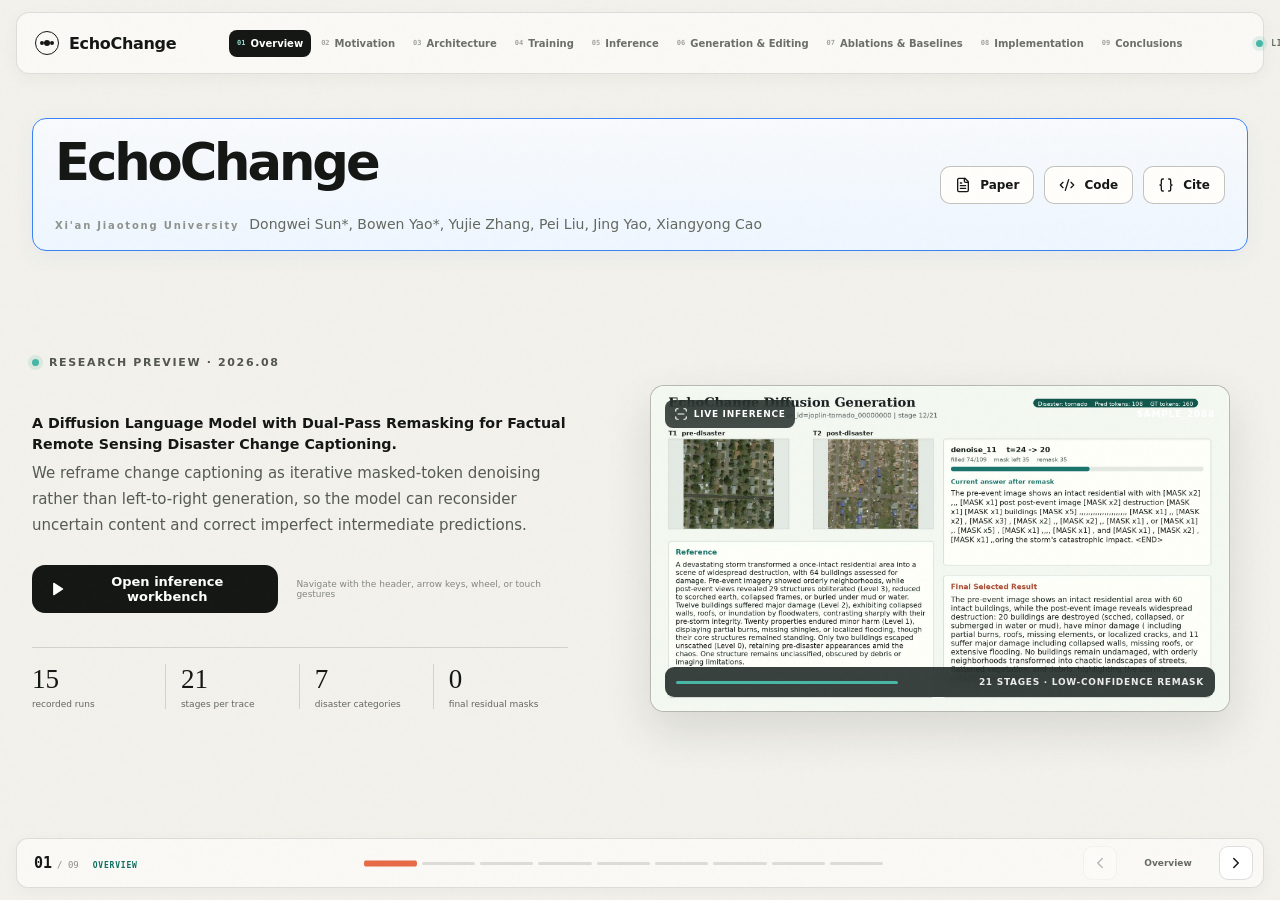
==== commit 508f9982: "initv1" ====
--- a/Open EchoChange.html
+++ b/Open EchoChange.html
@@ -4136,7 +4136,7 @@
     loss_pass_1
     + loss_pass_2
     + 0.1 * calibration_loss
-)`};function _f(){const[v,R]=se.useState(null),[p,C]=se.useState(!1);return se.useEffect(()=>{fetch("/data/all_traces.json").then(M=>{if(!M.ok)throw new Error("trace bundle unavailable");return M.json()}).then(R).catch(()=>C(!0))},[]),{bundle:v,error:p}}function dt({index:v,children:R,light:p=!1}){return s.jsxs("div",{className:`section-label ${p?"section-label--light":""}`,children:[s.jsx("span",{children:v}),s.jsx("span",{children:R})]})}function Pf(){const v=[{icon:s.jsx(Ms,{size:20}),number:"01",title:"Change is defined across two observations",text:"The model must jointly interpret pre-event T1, post-event T2, and spatial context rather than classify either image independently."},{icon:s.jsx(cf,{size:20}),number:"02",title:"Long captions amplify early decoding errors",text:"Under left-to-right generation, an incorrect opening or structure propagates to later tokens without an explicit revision mechanism."},{icon:s.jsx(qu,{size:20}),number:"03",title:"Correction must remain conservative",text:"A useful editor must repair incorrect facts while preserving correct objects, quantities, relations, and event attributes."}];return s.jsxs("section",{className:"why-section section-shell",id:"why",children:[s.jsxs("div",{className:"section-heading","data-reveal":!0,children:[s.jsx(dt,{index:"02",children:"WHY"}),s.jsxs("h2",{children:["Why iterative denoising for",s.jsx("br",{}),s.jsx("strong",{children:"change captioning?"})]}),s.jsx("p",{children:"EchoChange replaces irreversible one-pass decoding with an inspectable process of prediction, comparison, remasking, and revision."})]}),s.jsx("div",{className:"why-grid",children:v.map(R=>s.jsxs("article",{className:"why-card","data-reveal":!0,children:[s.jsxs("div",{className:"why-card-top",children:[s.jsx("span",{children:R.icon}),s.jsx("small",{children:R.number})]}),s.jsx("h3",{children:R.title}),s.jsx("p",{children:R.text})]},R.number))}),s.jsxs("div",{className:"thesis-strip","data-reveal":!0,children:[s.jsx("span",{children:"GENERATION PARADIGM"}),s.jsx("div",{className:"thesis-before",children:"Next-token prediction"}),s.jsx(zn,{size:20}),s.jsx("div",{className:"thesis-after",children:"Bidirectional denoising"}),s.jsx("p",{children:"Answer tokens use bidirectional context, and low-confidence positions can be returned to the masked state for another inference step."})]})]})}function zf(){return s.jsxs("div",{className:"architecture-map","aria-label":"EchoChange system architecture",children:[s.jsxs("div",{className:"arch-inputs",children:[s.jsxs("div",{className:"arch-image arch-image--pre",children:[s.jsx("span",{children:"T1"}),s.jsx("strong",{children:"Pre-disaster"}),s.jsx("small",{children:"Pre-event land cover and structure"})]}),s.jsxs("div",{className:"arch-image arch-image--post",children:[s.jsx("span",{children:"T2"}),s.jsx("strong",{children:"Post-disaster"}),s.jsx("small",{children:"Post-event damage and surface coverage"})]})]}),s.jsxs("div",{className:"arch-connector",children:[s.jsx("span",{}),s.jsx(zn,{size:18})]}),s.jsxs("div",{className:"arch-core",children:[s.jsxs("div",{className:"arch-core-title",children:[s.jsx(df,{size:18}),s.jsx("span",{children:"Qwen3.5-VL"})]}),s.jsxs("div",{className:"arch-core-stack",children:[s.jsx("span",{children:"Vision encoder"}),s.jsx("span",{children:"Multimodal fusion"}),s.jsx("span",{className:"active",children:"Full-attention · non-causal"})]})]}),s.jsxs("div",{className:"arch-connector",children:[s.jsx("span",{}),s.jsx(zn,{size:18})]}),s.jsxs("div",{className:"arch-diffusion",children:[s.jsx("small",{children:"ANSWER ZONE"}),s.jsx("strong",{children:"Mask → Predict → Remask"}),s.jsxs("div",{className:"token-row",children:[s.jsx("i",{children:"The"}),s.jsx("i",{children:"pre-event"}),s.jsx("i",{className:"masked",children:"MASK"}),s.jsx("i",{children:"road"}),s.jsx("i",{className:"masked",children:"MASK"})]}),s.jsxs("span",{className:"arch-loop",children:[s.jsx(Yu,{size:14})," confidence-guided loop"]})]}),s.jsxs("div",{className:"arch-connector",children:[s.jsx("span",{}),s.jsx(zn,{size:18})]}),s.jsxs("div",{className:"arch-output",children:[s.jsx(ff,{size:19}),s.jsx("span",{children:"CHANGE CAPTION"}),s.jsx("strong",{children:"Complete, revisable change description"})]})]})}function Tf(){const[v,R]=se.useState(50),p=["The","pre-event","image","shows","a","dirt","road","through","vegetation,","while","the","post-event","image","shows","flooding","covering","the","road."],C=se.useMemo(()=>{const M=[5,8,14,15,3,10,12,16,1,6,9,13,4,7,11,17,0,2];return new Set(M.slice(0,Math.round(v/100*p.length)))},[v,p.length]);return s.jsxs("div",{className:"training-lab",children:[s.jsxs("div",{className:"lab-control",children:[s.jsxs("div",{className:"lab-control-head",children:[s.jsxs("div",{children:[s.jsx("small",{children:"CURRICULUM NOISE"}),s.jsxs("strong",{children:["t = ",Math.round(v/100*64)]})]}),s.jsxs("span",{children:[v,"% masked"]})]}),s.jsx("input",{type:"range",min:"16",max:"100",step:"1",value:v,onChange:M=>R(Number(M.target.value)),"aria-label":"Adjust the training mask ratio"}),s.jsxs("div",{className:"lab-scale",children:[s.jsx("span",{children:"Partial completion"}),s.jsx("span",{children:"Near fully masked generation"})]})]}),s.jsx("div",{className:"lab-sentence","aria-live":"polite",children:p.map((M,A)=>s.jsx("span",{className:C.has(A)?"is-mask":"",children:C.has(A)?"<fim_pad>":M},`${M}-${A}`))}),s.jsxs("div",{className:"dual-pass-grid",children:[s.jsxs("article",{children:[s.jsx("div",{className:"pass-index",children:"PASS 1"}),s.jsx("h4",{children:"Recover from a masked reference"}),s.jsx("p",{children:"Complete randomly masked reference tokens to obtain a first-pass draft and a confidence estimate at each answer position."}),s.jsxs("div",{className:"mini-flow",children:[s.jsx("span",{children:"masked GT"}),s.jsx(zn,{size:14}),s.jsx("span",{children:"draft₁"})]})]}),s.jsxs("article",{className:"dual-pass-active",children:[s.jsx("div",{className:"pass-index",children:"PASS 2"}),s.jsx("h4",{children:"Refine the model's own draft"}),s.jsx("p",{children:"Return low-confidence predictions to the masked state so that training exposes the model to imperfect intermediate states encountered at inference."}),s.jsxs("div",{className:"mini-flow",children:[s.jsx("span",{children:"remasked draft₁"}),s.jsx(zn,{size:14}),s.jsx("span",{children:"draft₂"})]})]})]})]})}function Ju(v){return v.replace(/,{2,}/g,",").replace(/\s+([,.;:])/g,"$1").replace(/\s{2,}/g," ").trim()}function Rf({text:v}){const p=Ju(v).split(/(\[MASK x\d+\]|<END>)/g).filter(Boolean);return s.jsx("p",{className:"trace-text",children:p.map((C,M)=>{const A=C.match(/\[MASK x(\d+)\]/);return A?s.jsxs("span",{className:"mask-chip",children:["MASK × ",A[1]]},`${C}-${M}`):C==="<END>"?s.jsx("span",{className:"end-chip",children:"END"},`${C}-${M}`):s.jsx("span",{children:C},`${C}-${M}`)})})}function Lf({traces:v}){const[R,p]=se.useState("sample_1093"),[C,M]=se.useState(0),[A,b]=se.useState("stage"),[Y,W]=se.useState("video"),ee=se.useRef(null),N=v.find(j=>j.sample_id===R)??v[0],q=$u.find(j=>j.id===(N==null?void 0:N.sample_id)),V=N==null?void 0:N.stages[Math.min(C,N.stages.length-1)],Ee=j=>{p(j),M(0),b("stage"),requestAnimationFrame(()=>{var ce;return(ce=ee.current)==null?void 0:ce.load()})};if(!N||!V)return null;const ne=N.stages.length>1?C/(N.stages.length-1)*100:0,D=V.maskable_count?V.filled_count/V.maskable_count*100:0;return s.jsxs("div",{className:"trace-player",children:[s.jsx("div",{className:"sample-rail","aria-label":"Inference sample list",children:$u.map(j=>s.jsxs("button",{className:N.sample_id===j.id?"sample-pill is-selected":"sample-pill",onClick:()=>Ee(j.id),children:[s.jsx("span",{children:Vu[j.disaster]}),s.jsx("strong",{children:j.id.replace("sample_","#")})]},j.id))}),s.jsxs("div",{className:"trace-grid",children:[s.jsxs("div",{className:"video-panel",children:[s.jsxs("div",{className:"panel-bar",children:[s.jsxs("div",{children:[s.jsx("span",{className:"status-dot"})," ",Y==="images"?"SOURCE PAIR":"RECORDED TRACE"]}),s.jsxs("div",{children:[N.event," · ",N.image_id]})]}),s.jsxs("div",{className:"media-tabs",role:"tablist","aria-label":"Sample visual inputs",children:[s.jsxs("button",{type:"button",role:"tab","aria-selected":Y==="video",className:Y==="video"?"is-active":"",onClick:()=>W("video"),children:[s.jsx(Is,{size:14})," Inference video"]}),s.jsxs("button",{type:"button",role:"tab","aria-selected":Y==="images",className:Y==="images"?"is-active":"",onClick:()=>W("images"),children:[s.jsx(Ms,{size:14})," T1 / T2 inputs"]})]}),Y==="images"?s.jsxs("div",{className:"source-image-pair",children:[s.jsxs("a",{className:"source-image-card",href:`./site/sample-images/${N.sample_id}/t1.png`,target:"_blank",rel:"noreferrer","aria-label":`Open the full-resolution T1 pre-event image for ${N.sample_id}`,children:[s.jsx("img",{src:`./site/sample-images/${N.sample_id}/t1.png`,alt:`T1 pre-event satellite image for ${N.event}`,draggable:"false"}),s.jsxs("span",{className:"source-image-label",children:[s.jsx("b",{children:"T1"}),s.jsx("strong",{children:"Pre-event"})]})]}),s.jsxs("a",{className:"source-image-card",href:`./site/sample-images/${N.sample_id}/t2.png`,target:"_blank",rel:"noreferrer","aria-label":`Open the full-resolution T2 post-event image for ${N.sample_id}`,children:[s.jsx("img",{src:`./site/sample-images/${N.sample_id}/t2.png`,alt:`T2 post-event satellite image for ${N.event}`,draggable:"false"}),s.jsxs("span",{className:"source-image-label",children:[s.jsx("b",{children:"T2"}),s.jsx("strong",{children:"Post-event"})]})]}),]}):s.jsx("video",{ref:ee,controls:!0,autoPlay:!0,muted:!0,loop:!0,playsInline:!0,preload:"metadata",poster:`./site/posters/${N.sample_id}.jpg`,children:s.jsx("source",{src:`./site/videos/${N.sample_id}.mp4`,type:"video/mp4"})},N.sample_id),s.jsxs("div",{className:"video-meta",children:[s.jsxs("div",{children:[s.jsx("span",{children:"DISASTER"}),s.jsx("strong",{children:Vu[N.disaster_group]??N.disaster_group})]}),s.jsxs("div",{children:[s.jsx("span",{children:"PRED / GT TOKENS"}),s.jsxs("strong",{children:[N.pred_len," / ",(q==null?void 0:q.truth)??"—"]})]}),s.jsxs("div",{children:[s.jsx("span",{children:"PREFIX"}),s.jsxs("strong",{children:[N.prefix_len," token"]})]}),s.jsxs("div",{children:[s.jsx("span",{children:"TRACE"}),s.jsxs("strong",{children:[N.stages.length," stages"]})]})]})]}),s.jsxs("div",{className:"stage-panel",children:[s.jsxs("div",{className:"stage-panel-head",children:[s.jsxs("div",{children:[s.jsxs("span",{children:["STAGE ",String(C+1).padStart(2,"0")," / ",N.stages.length]}),s.jsx("h3",{children:V.stage.replaceAll("_"," ")})]}),s.jsx("div",{className:`stage-kind stage-kind--${V.kind}`,children:V.kind})]}),s.jsx("div",{className:"stage-progress","aria-hidden":"true",children:s.jsx("span",{style:{transform:`scaleX(${ne/100})`}})}),s.jsxs("div",{className:"stage-stats",children:[s.jsxs("div",{children:[s.jsx("span",{children:"t → next"}),s.jsxs("strong",{children:[V.t??"—"," → ",V.t_next??"—"]})]}),s.jsxs("div",{children:[s.jsx("span",{children:"filled"}),s.jsxs("strong",{children:[V.filled_count,"/",V.maskable_count]})]}),s.jsxs("div",{children:[s.jsx("span",{children:"mask left"}),s.jsx("strong",{children:V.mask_left})]}),s.jsxs("div",{children:[s.jsx("span",{children:"remask"}),s.jsx("strong",{children:V.remask_count})]})]}),s.jsx("div",{className:"filled-meter",children:s.jsx("span",{style:{transform:`scaleX(${D/100})`}})}),s.jsxs("div",{className:"trace-tabs",role:"tablist","aria-label":"Generated-text view",children:[s.jsx("button",{className:A==="stage"?"is-active":"",onClick:()=>b("stage"),children:"Current stage"}),s.jsx("button",{className:A==="reference"?"is-active":"",onClick:()=>b("reference"),children:"Reference"}),s.jsx("button",{className:A==="final"?"is-active":"",onClick:()=>b("final"),children:"Final output"})]}),s.jsxs("div",{className:"trace-copy","aria-live":"polite",children:[A==="stage"&&s.jsx(Rf,{text:V.text}),A==="reference"&&s.jsx("p",{className:"trace-text",children:N.reference}),A==="final"&&s.jsx("p",{className:"trace-text",children:Ju(N.traced_final_generated)})]}),s.jsxs("div",{className:"stage-controls",children:[s.jsx("button",{onClick:()=>M(Math.max(0,C-1)),disabled:C===0,"aria-label":"Previous inference stage",children:s.jsx(Qu,{size:18})}),s.jsx("input",{type:"range",min:"0",max:N.stages.length-1,value:C,onChange:j=>{M(Number(j.target.value)),b("stage")},"aria-label":"Select an inference stage",style:{"--range-progress":`${ne}%`}}),s.jsx("button",{onClick:()=>M(Math.min(N.stages.length-1,C+1)),disabled:C===N.stages.length-1,"aria-label":"Next inference stage",children:s.jsx(Ku,{size:18})})]}),s.jsxs("div",{className:"stage-hint",children:[s.jsx(yf,{size:14}),"Move the slider to inspect the trajectory from a fully masked answer through 16 denoising and 4 refinement stages."]})]})]})]})}function Mf({bundle:v,error:R}){return s.jsx("section",{className:"trace-section",id:"trace",children:s.jsxs("div",{className:"section-shell",children:[s.jsxs("div",{className:"trace-heading","data-reveal":!0,children:[s.jsxs("div",{children:[s.jsx(dt,{index:"05",light:!0,children:"INFERENCE"}),s.jsxs("h2",{children:["Inspect how a caption emerges from a ",s.jsx("strong",{children:"fully masked answer"}),"."]})]}),s.jsx("p",{children:"Sixteen reproducible no-prefix runs are provided. Each trace stores the fully masked initialization, 16 denoising stages, and 4 refinement stages."})]}),s.jsxs("div",{"data-reveal":!0,children:[v&&s.jsx(Lf,{traces:v.traces}),!v&&!R&&s.jsxs("div",{className:"trace-loading",children:[s.jsx("span",{}),s.jsx("p",{children:"Loading 16 recorded inference traces…"})]}),R&&s.jsxs("div",{className:"trace-error",children:[s.jsx(Os,{size:18}),"The trace bundle could not be loaded."]})]})]})})}function If(){return s.jsxs("div",{className:"prefix-chart","aria-label":"Generation metrics with and without a prefix seed",children:[s.jsxs("div",{className:"chart-legend",children:[s.jsx("span",{className:"legend-no",children:"No prefix"}),s.jsx("span",{className:"legend-prefix",children:"Prefix seed"})]}),Sf.map(v=>s.jsxs("div",{className:"dumbbell-row",children:[s.jsxs("div",{className:"dumbbell-label",children:[s.jsx("strong",{children:v.name}),s.jsxs("span",{children:["+",v.delta.toFixed(2)]})]}),s.jsxs("div",{className:"dumbbell-track",children:[s.jsx("span",{className:"dumbbell-line",style:{left:`${v.noPrefix}%`,width:`${v.prefix-v.noPrefix}%`}}),s.jsx("span",{className:"dumbbell-point point-no",style:{left:`${v.noPrefix}%`},children:s.jsx("i",{children:v.noPrefix})}),s.jsx("span",{className:"dumbbell-point point-prefix",style:{left:`${v.prefix}%`},children:s.jsx("i",{children:v.prefix})})]})]},v.name)),s.jsxs("div",{className:"axis-labels",children:[s.jsx("span",{children:"0"}),s.jsx("span",{children:"25"}),s.jsx("span",{children:"50"}),s.jsx("span",{children:"75"}),s.jsx("span",{children:"100"})]})]})}function Of(){return s.jsx("div",{className:"correction-list",children:Ef.map(v=>s.jsxs("div",{className:"correction-row",children:[s.jsxs("div",{className:"correction-copy",children:[s.jsx("strong",{children:v.label}),s.jsx("span",{children:v.context})]}),s.jsxs("div",{className:"correction-value",children:[v.value.toFixed(2),s.jsx("small",{children:"%"})]}),s.jsx("div",{className:"correction-track",children:s.jsx("span",{className:`tone-${v.tone}`,style:{transform:`scaleX(${v.value/100})`}})})]},v.label))})}function Df(){const[v,R]=se.useState("meteor"),p={meteor:{label:"METEOR ↑",max:40,suffix:"",format:C=>C.toFixed(3)},st5:{label:"ST5-SCS ↑",max:100,suffix:"",format:C=>C.toFixed(3)},latency:{label:"Latency ↓",max:4e3,suffix:" ms",format:C=>C.toFixed(0)},repeat:{label:"Trigram repetition ↓",max:60,suffix:"%",format:C=>C.toFixed(2)}}[v];return s.jsxs("div",{className:"ablation-panel",children:[s.jsx("div",{className:"metric-switch",role:"tablist","aria-label":"Ablation metric",children:["meteor","st5","latency","repeat"].map(C=>s.jsx("button",{className:v===C?"is-active":"",onClick:()=>R(C),children:{meteor:"METEOR",st5:"ST5",latency:"Latency",repeat:"Repetition"}[C]},C))}),s.jsxs("div",{className:"ablation-axis",children:[s.jsx("span",{children:p.label}),s.jsxs("span",{children:["0 — ",p.max,p.suffix]})]}),s.jsx("div",{className:"ablation-rows",children:Nf.map(C=>{const M=C[v];return s.jsxs("div",{className:"ablation-row",children:[s.jsxs("div",{className:"ablation-row-copy",children:[s.jsx("strong",{children:C.name}),s.jsxs("span",{children:[C.config," · ",C.forward," Forward"]})]}),s.jsx("div",{className:"ablation-bar",children:s.jsx("span",{style:{transform:`scaleX(${Math.min(1,M/p.max)})`}})}),s.jsxs("div",{className:"ablation-number",children:[p.format(M),p.suffix]})]},C.name)})}),s.jsxs("div",{className:"budget-note",children:[s.jsx(Os,{size:15}),s.jsx("p",{children:"The random-remasking configuration reports the strongest scores but uses 20 forward passes, whereas 4D+4P uses 8. Because compute budgets are not matched, the full improvement cannot be attributed to position selection alone."})]})]})}function Ff(){return s.jsxs("div",{className:"baseline-panel",children:[s.jsxs("div",{className:"baseline-legend",children:[s.jsx("span",{className:"qwen",children:"Qwen2-VL-7B"}),s.jsx("span",{className:"intern",children:"InternVL3-8B"})]}),Cf.map(v=>s.jsxs("div",{className:"baseline-row",children:[s.jsx("div",{className:"baseline-name",children:v.name}),s.jsxs("div",{className:"baseline-bars",children:[s.jsx("span",{className:"qwen-bar",style:{transform:`scaleX(${v.qwen/100})`},children:s.jsx("i",{children:v.qwen.toFixed(2)})}),s.jsx("span",{className:"intern-bar",style:{transform:`scaleX(${v.intern/100})`},children:s.jsx("i",{children:v.intern.toFixed(2)})})]})]},v.name))]})}function Af(){const[v,R]=se.useState("attention"),p={attention:{label:"Bidirectional attention",file:"rscc_dream/modeling.py",icon:s.jsx(Zu,{size:16})},remask:{label:"Confidence-guided remasking",file:"ablation_core.py",icon:s.jsx(pf,{size:16})},dualPass:{label:"Two-pass training",file:"rscc_dream/trainer.py",icon:s.jsx(xf,{size:16})}};return s.jsx("section",{className:"code-section",id:"code",children:s.jsxs("div",{className:"section-shell",children:[s.jsxs("div",{className:"code-copy","data-reveal":!0,children:[s.jsx(dt,{index:"08",light:!0,children:"IMPLEMENTATION"}),s.jsxs("h2",{children:["Mechanisms documented as",s.jsx("br",{}),s.jsx("strong",{children:"implementation details"}),"."]}),s.jsx("p",{children:"Representative excerpts expose the implementation decisions required to reproduce the method. Comments are shortened for presentation; the training and inference scripts remain authoritative."}),s.jsxs("div",{className:"code-notes",children:[s.jsxs("div",{children:[s.jsx(mf,{size:18}),s.jsxs("span",{children:[s.jsx("strong",{children:"Hybrid attention"}),"GatedDeltaNet remains directional; full-attention layers provide right-context access within the answer region."]})]}),s.jsxs("div",{children:[s.jsx(kf,{size:18}),s.jsxs("span",{children:[s.jsx("strong",{children:"Shift alignment"}),"Remasking candidates are selected in prediction coordinates and mapped back to token coordinates."]})]}),s.jsxs("div",{children:[s.jsx(Xu,{size:18}),s.jsxs("span",{children:[s.jsx("strong",{children:"Compute accounting"}),"Ablations report forward-pass counts so that quality is interpreted together with inference cost."]})]})]})]}),s.jsxs("div",{className:"code-window","data-reveal":!0,children:[s.jsx("div",{className:"code-tabs",role:"tablist","aria-label":"Core implementation excerpts",children:Object.keys(Bu).map(C=>s.jsxs("button",{className:v===C?"is-active":"",onClick:()=>R(C),children:[p[C].icon,p[C].label]},C))}),s.jsxs("div",{className:"code-titlebar",children:[s.jsxs("span",{children:[s.jsx("i",{}),s.jsx("i",{}),s.jsx("i",{})]}),s.jsx("code",{children:p[v].file}),s.jsx("span",{children:"Python"})]}),s.jsx("pre",{children:s.jsx("code",{children:Bu[v]})}),s.jsxs("div",{className:"code-footer",children:[s.jsx(hf,{size:14}),s.jsx("span",{children:"Representative project code · comments shortened for display"})]})]})]})})}const qn=[{id:"opening",label:"Overview",short:"OVERVIEW"},{id:"why",label:"Motivation",short:"MOTIVATION"},{id:"architecture",label:"Architecture",short:"METHOD"},{id:"training",label:"Training",short:"TRAINING"},{id:"trace",label:"Inference",short:"INFERENCE"},{id:"evidence",label:"Generation & Editing",short:"RESULTS I"},{id:"ablation",label:"Ablations & Baselines",short:"RESULTS II"},{id:"code",label:"Implementation",short:"IMPLEMENTATION"},{id:"closing",label:"Conclusions",short:"CONCLUSIONS"}];function Uf({onExplore:v}){return s.jsxs("section",{className:"experience-hero",children:[s.jsxs("div",{className:"hero-top-banner",children:[s.jsxs("div",{className:"hero-top-banner-main",children:[s.jsx("h1",{children:"EchoChange"}),s.jsxs("div",{className:"hero-authors hero-authors--inline",children:[s.jsx("span",{className:"hero-authors-label",children:"Xi'an Jiaotong University"}),s.jsx("span",{className:"hero-authors-names",children:"Dongwei Sun, Bowen Yao, Yujie Zhang, Pei Liu, Jing Yao, Xiangyong Cao"})]})]}),s.jsxs("div",{className:"hero-links",children:[s.jsxs("a",{className:"button button--secondary",href:"https://arxiv.org/abs/2608.01856",target:"_blank",rel:"noreferrer",children:[s.jsx(Gu,{size:16})," Paper"]}),s.jsxs("a",{className:"button button--secondary",href:"https://github.com/sundongwei/EchoChange",target:"_blank",rel:"noreferrer",children:[s.jsx(hf,{size:16})," Code"]}),s.jsxs("a",{className:"button button--secondary",href:"./cite.bib",download:"echochange.bib",children:[s.jsx(cf,{size:16})," Cite"]})]})]}),s.jsxs("div",{className:"experience-hero-main",children:[s.jsxs("div",{className:"experience-hero-copy",children:[s.jsxs("div",{className:"eyebrow",children:[s.jsx("span",{className:"live-dot"})," Research preview · 2026.08"]}),s.jsxs("p",{className:"hero-lede",children:[s.jsx("strong",{children:"A Diffusion Language Model with Dual-Pass Remasking for Factual Remote Sensing Disaster Change Captioning."})," We reframe change captioning as iterative masked-token denoising rather than left-to-right generation, so the model can reconsider uncertain content and correct imperfect intermediate predictions."]}),s.jsxs("div",{className:"experience-hero-actions",children:[s.jsxs("button",{className:"button button--primary",onClick:v,children:[s.jsx(Is,{size:16,fill:"currentColor"})," Open inference workbench"]}),s.jsx("span",{children:"Navigate with the header, arrow keys, wheel, or touch gestures"})]}),s.jsxs("div",{className:"experience-proof","aria-label":"Project summary statistics",children:[s.jsxs("div",{children:[s.jsx("strong",{children:"15"}),s.jsx("span",{children:"recorded runs"})]}),s.jsxs("div",{children:[s.jsx("strong",{children:"21"}),s.jsx("span",{children:"stages per trace"})]}),s.jsxs("div",{children:[s.jsx("strong",{children:"7"}),s.jsx("span",{children:"disaster categories"})]}),s.jsxs("div",{children:[s.jsx("strong",{children:"0"}),s.jsx("span",{children:"final residual masks"})]})]})]}),s.jsxs("div",{className:"experience-hero-visual",children:[s.jsxs("div",{className:"hero-frame-wrap",children:[s.jsx("video",{autoPlay:!0,muted:!0,loop:!0,playsInline:!0,preload:"auto",poster:"./site/posters/sample_2088.jpg","aria-label":"Dynamic EchoChange inference trace for a tornado sample",children:s.jsx("source",{src:"./site/videos/sample_2088.mp4",type:"video/mp4"})}),s.jsxs("div",{className:"hero-frame-top",children:[s.jsxs("span",{children:[s.jsx(jf,{size:14})," live inference"]}),s.jsx("span",{children:"sample_2088"})]}),s.jsxs("div",{className:"hero-frame-bottom",children:[s.jsx("span",{className:"frame-progress",children:s.jsx("i",{})}),s.jsx("span",{children:"21 stages · low-confidence remask"})]})]}),s.jsxs("div",{className:"floating-note floating-note--top",children:[s.jsx("span",{children:"LOW CONFIDENCE"}),s.jsx("strong",{children:"remask → rethink"})]}),s.jsxs("div",{className:"floating-note floating-note--bottom",children:[s.jsx("span",{children:"CONDITION"}),s.jsx("strong",{children:"T1 + T2 + prompt"})]})]})]})]})}function Vf(){return s.jsxs("section",{className:"experience-content experience-architecture",children:[s.jsxs("div",{className:"experience-heading",children:[s.jsx(dt,{index:"03",children:"SYSTEM"}),s.jsxs("div",{children:[s.jsxs("h2",{children:["A vision-language backbone with a ",s.jsx("strong",{children:"bidirectional answer process"}),"."]}),s.jsx("p",{children:"Qwen3.5-VL remains the visual-language backbone. EchoChange modifies attention and generation within the assistant answer region."})]})]}),s.jsx(zf,{}),s.jsxs("div",{className:"experience-system-notes",children:[s.jsxs("span",{children:[s.jsx(Ms,{size:15}),"Bitemporal T1 / T2 inputs"]}),s.jsxs("span",{children:[s.jsx(Zu,{size:15}),"Bidirectional answer attention"]}),s.jsxs("span",{children:[s.jsx(Yu,{size:15}),"Low-confidence token remasking"]}),s.jsxs("span",{children:[s.jsx(Gu,{size:15}),"Iterative caption convergence"]})]})]})}function $f(){return s.jsxs("section",{className:"experience-content experience-training",children:[s.jsxs("div",{className:"experience-training-copy",children:[s.jsx(dt,{index:"04",children:"TRAINING / DOUBLE PASS"}),s.jsxs("h2",{children:["Train on masked references, then refine ",s.jsx("strong",{children:"model-generated drafts"}),"."]}),s.jsx("p",{children:"A curriculum gradually increases the mask ratio toward fully masked generation. The second pass narrows the gap between training inputs and imperfect inference-time states."}),s.jsxs("div",{className:"experience-training-facts",children:[s.jsxs("div",{children:[s.jsx("strong",{children:"64"}),s.jsx("span",{children:"maximum diffusion time"})]}),s.jsxs("div",{children:[s.jsx("strong",{children:"10%"}),s.jsx("span",{children:"curriculum ramp interval"})]}),s.jsxs("div",{children:[s.jsx("strong",{children:"0.1"}),s.jsx("span",{children:"late-stage full-mask probability"})]})]}),s.jsxs("div",{className:"experience-pass-flow",children:[s.jsx("span",{children:"Masked GT"}),s.jsx(zn,{size:15}),s.jsx("b",{children:"Draft ₁"}),s.jsx(zn,{size:15}),s.jsx("span",{children:"Remask"}),s.jsx(zn,{size:15}),s.jsx("b",{children:"Draft ₂"})]}),s.jsxs("div",{className:"loss-formula",children:[s.jsx("small",{children:"ACTIVE LOSS"}),s.jsxs("code",{children:["1.0 L",s.jsx("sub",{children:"masked"})," + 0.2 L",s.jsx("sub",{children:"visible"})," + 0.1 L",s.jsx("sub",{children:"cal-M"})," + 0.02 L",s.jsx("sub",{children:"cal-V"})]})]})]}),s.jsx(Tf,{})]})}function Bf(){return s.jsxs("section",{className:"experience-content experience-evidence",children:[s.jsxs("div",{className:"experience-heading experience-heading--compact",children:[s.jsx(dt,{index:"06",children:"GENERATION + CORRECTION"}),s.jsxs("div",{children:[s.jsxs("h2",{children:["Report generation quality and ",s.jsx("strong",{children:"conservative editing separately"}),"."]}),s.jsx("p",{children:"Lexical quality, semantic similarity, factual correction, and preservation are reported independently to avoid collapsing distinct behaviors into one score."})]})]}),s.jsxs("div",{className:"experience-evidence-grid",children:[s.jsxs("article",{className:"experience-panel",children:[s.jsxs("div",{className:"experience-panel-head",children:[s.jsxs("div",{children:[s.jsx("span",{children:"01 / PREFIX SEED"}),s.jsx("h3",{children:"A short prefix stabilizes caption structure"})]}),s.jsx(vf,{size:21})]}),s.jsx(If,{}),s.jsxs("div",{className:"experience-panel-result",children:[s.jsx("strong",{children:"+10.14"}),s.jsx("span",{children:"ROUGE-L over no-prefix generation"})]})]}),s.jsxs("article",{className:"experience-panel",children:[s.jsxs("div",{className:"experience-panel-head",children:[s.jsxs("div",{children:[s.jsx("span",{children:"02 / CONSERVATIVE EDITING"}),s.jsx("h3",{children:"Correction must preserve valid context"})]}),s.jsx(qu,{size:21})]}),s.jsx(Of,{}),s.jsxs("div",{className:"experience-gap",children:[s.jsx("span",{children:"OPEN PROBLEM"}),s.jsx("strong",{children:"Detection ↑ · Conservative editing ↓"})]})]})]})]})}function Hf(){return s.jsxs("section",{className:"experience-content experience-evidence experience-ablation",children:[s.jsxs("div",{className:"experience-heading experience-heading--compact",children:[s.jsx(dt,{index:"07",children:"ABLATION + BASELINES"}),s.jsxs("div",{children:[s.jsxs("h2",{children:["Evaluate quality under ",s.jsx("strong",{children:"explicit compute budgets"}),"."]}),s.jsx("p",{children:"Scores are interpreted together with latency, forward-pass count, repetition, and preservation behavior."})]})]}),s.jsxs("div",{className:"experience-ablation-grid",children:[s.jsxs("article",{className:"experience-panel experience-panel--ablation",children:[s.jsxs("div",{className:"experience-panel-head",children:[s.jsxs("div",{children:[s.jsx("span",{children:"03 / COMPUTE BUDGET"}),s.jsx("h3",{children:"Ablation results and inference cost"})]}),s.jsx(Xu,{size:21})]}),s.jsx(Df,{})]}),s.jsxs("article",{className:"experience-panel experience-panel--baseline",children:[s.jsxs("div",{className:"experience-panel-head",children:[s.jsxs("div",{children:[s.jsx("span",{children:"04 / PUBLIC MODELS"}),s.jsx("h3",{children:"Correction–preservation trade-off"})]}),s.jsx(gf,{size:21})]}),s.jsx(Ff,{}),s.jsx("p",{className:"experience-baseline-note",children:"InternVL3-8B edits more aggressively; Qwen2-VL-7B preserves non-target content more often. Neither model jointly optimizes both behaviors."})]})]})]})}function Wf({onReplay:v}){return s.jsxs("section",{className:"experience-closing",children:[s.jsx("div",{className:"closing-mark",children:s.jsx(wf,{size:30})}),s.jsx("span",{children:"CONCLUSION / NEXT"}),s.jsxs("h2",{children:["From one-pass decoding to",s.jsx("br",{}),s.jsx("strong",{children:"inspectable iterative inference"}),"."]}),s.jsx("p",{children:"EchoChange exposes uncertainty at every stage and supports deterministic replay. Current limitations include no-prefix generation quality, numerical factuality, and conservative editing under multiple simultaneous errors."}),s.jsxs("div",{className:"closing-actions",children:[s.jsxs("button",{className:"button button--primary",onClick:v,children:[s.jsx(Is,{size:16,fill:"currentColor"})," Replay inference"]}),s.jsxs("a",{className:"button button--ghost",href:"https://github.com/sundongwei/EchoChange",target:"_blank",rel:"noreferrer",children:[s.jsx(hf,{size:16})," GitHub"]})]})]})}function Qf(){const{bundle:v,error:R}=_f(),[p,C]=se.useState(0),[M,A]=se.useState("forward"),[b,Y]=se.useState(0),W=se.useRef(0),ee=se.useRef(null),N=se.useCallback(D=>{const j=Math.max(0,Math.min(qn.length-1,D));C(ce=>ce===j?ce:(A(j>ce?"forward":"backward"),Y(Xe=>Xe+1),j))},[]);se.useEffect(()=>{document.body.classList.add("experience-lock");const D=j=>{const ce=j.target;ce!=null&&ce.closest("input, textarea, select, video")||((j.key==="ArrowRight"||j.key==="ArrowDown"||j.key==="PageDown"||j.key===" ")&&(j.preventDefault(),N(p+1)),(j.key==="ArrowLeft"||j.key==="ArrowUp"||j.key==="PageUp")&&(j.preventDefault(),N(p-1)),j.key==="Home"&&N(0),j.key==="End"&&N(qn.length-1))};return window.addEventListener("keydown",D),()=>{document.body.classList.remove("experience-lock"),window.removeEventListener("keydown",D)}},[p,N]);const q=D=>{const j=Date.now();Math.abs(D.deltaY)<28||j-W.current<720||D.target.closest(".trace-copy, pre, .sample-rail")||(W.current=j,N(p+(D.deltaY>0?1:-1)))},V=D=>{D.pointerType==="mouse"||D.target.closest("button, a, input, video")||(ee.current={x:D.clientX,y:D.clientY})},Ee=D=>{if(!ee.current)return;const j=D.clientX-ee.current.x,ce=D.clientY-ee.current.y;ee.current=null,Math.abs(j)>55&&Math.abs(j)>Math.abs(ce)*1.15&&N(p+(j<0?1:-1))};let ne;switch(p){case 0:ne=s.jsx(Uf,{onExplore:()=>N(4)});break;case 1:ne=s.jsx(Pf,{});break;case 2:ne=s.jsx(Vf,{});break;case 3:ne=s.jsx($f,{});break;case 4:ne=s.jsx(Mf,{bundle:v,error:R});break;case 5:ne=s.jsx(Bf,{});break;case 6:ne=s.jsx(Hf,{});break;case 7:ne=s.jsx(Af,{});break;default:ne=s.jsx(Wf,{onReplay:()=>N(4)})}return s.jsxs("div",{className:"experience-app",onWheel:q,onPointerDown:V,onPointerUp:Ee,children:[s.jsxs("header",{className:"experience-header",children:[s.jsxs("button",{className:"experience-brand",onClick:()=>N(0),"aria-label":"Return to overview",children:[s.jsx("span",{className:"brand-mark","aria-hidden":"true",children:s.jsx("span",{})}),s.jsx("strong",{children:"EchoChange"})]}),s.jsx("nav",{"aria-label":"Research presentation sections",children:qn.map((D,j)=>s.jsxs("button",{className:p===j?"is-active":"",onClick:()=>N(j),"aria-current":p===j?"page":void 0,children:[s.jsx("span",{children:String(j+1).padStart(2,"0")}),D.label]},D.id))}),s.jsxs("div",{className:"experience-header-status",children:[s.jsx("span",{className:"live-dot"})," LIVE DEMO"]})]}),s.jsx("main",{className:"experience-stage","aria-live":"polite",children:s.jsx("div",{className:`experience-slide experience-slide--${M}`,children:ne},`${p}-${b}`)}),s.jsxs("div",{className:"experience-controls",children:[s.jsxs("div",{className:"experience-page-meta",children:[s.jsx("strong",{children:String(p+1).padStart(2,"0")}),s.jsxs("span",{children:["/ ",String(qn.length).padStart(2,"0")]}),s.jsx("em",{children:qn[p].short})]}),s.jsx("div",{className:"experience-progress","aria-label":"Section progress",children:qn.map((D,j)=>s.jsx("button",{className:p===j?"is-active":"",onClick:()=>N(j),"aria-label":`Go to ${D.label}`},D.id))}),s.jsxs("div",{className:"experience-step-buttons",children:[s.jsx("button",{onClick:()=>N(p-1),disabled:p===0,"aria-label":"Previous section",children:s.jsx(Qu,{size:18})}),s.jsx("span",{children:qn[p].label}),s.jsx("button",{onClick:()=>N(p+1),disabled:p===qn.length-1,"aria-label":"Next section",children:s.jsx(Ku,{size:18})})]})]})]})}sf.createRoot(document.getElementById("root")).render(s.jsx(Jd.StrictMode,{children:s.jsx(Qf,{})}));
+)`};function _f(){const[v,R]=se.useState(null),[p,C]=se.useState(!1);return se.useEffect(()=>{fetch("/data/all_traces.json").then(M=>{if(!M.ok)throw new Error("trace bundle unavailable");return M.json()}).then(R).catch(()=>C(!0))},[]),{bundle:v,error:p}}function dt({index:v,children:R,light:p=!1}){return s.jsxs("div",{className:`section-label ${p?"section-label--light":""}`,children:[s.jsx("span",{children:v}),s.jsx("span",{children:R})]})}function Pf(){const v=[{icon:s.jsx(Ms,{size:20}),number:"01",title:"Change is defined across two observations",text:"The model must jointly interpret pre-event T1, post-event T2, and spatial context rather than classify either image independently."},{icon:s.jsx(cf,{size:20}),number:"02",title:"Long captions amplify early decoding errors",text:"Under left-to-right generation, an incorrect opening or structure propagates to later tokens without an explicit revision mechanism."},{icon:s.jsx(qu,{size:20}),number:"03",title:"Correction must remain conservative",text:"A useful editor must repair incorrect facts while preserving correct objects, quantities, relations, and event attributes."}];return s.jsxs("section",{className:"why-section section-shell",id:"why",children:[s.jsxs("div",{className:"section-heading","data-reveal":!0,children:[s.jsx(dt,{index:"02",children:"WHY"}),s.jsxs("h2",{children:["Why iterative denoising for",s.jsx("br",{}),s.jsx("strong",{children:"change captioning?"})]}),s.jsx("p",{children:"EchoChange replaces irreversible one-pass decoding with an inspectable process of prediction, comparison, remasking, and revision."})]}),s.jsx("div",{className:"why-grid",children:v.map(R=>s.jsxs("article",{className:"why-card","data-reveal":!0,children:[s.jsxs("div",{className:"why-card-top",children:[s.jsx("span",{children:R.icon}),s.jsx("small",{children:R.number})]}),s.jsx("h3",{children:R.title}),s.jsx("p",{children:R.text})]},R.number))}),s.jsxs("div",{className:"thesis-strip","data-reveal":!0,children:[s.jsx("span",{children:"GENERATION PARADIGM"}),s.jsx("div",{className:"thesis-before",children:"Next-token prediction"}),s.jsx(zn,{size:20}),s.jsx("div",{className:"thesis-after",children:"Bidirectional denoising"}),s.jsx("p",{children:"Answer tokens use bidirectional context, and low-confidence positions can be returned to the masked state for another inference step."})]})]})}function zf(){return s.jsxs("div",{className:"architecture-map","aria-label":"EchoChange system architecture",children:[s.jsxs("div",{className:"arch-inputs",children:[s.jsxs("div",{className:"arch-image arch-image--pre",children:[s.jsx("span",{children:"T1"}),s.jsx("strong",{children:"Pre-disaster"}),s.jsx("small",{children:"Pre-event land cover and structure"})]}),s.jsxs("div",{className:"arch-image arch-image--post",children:[s.jsx("span",{children:"T2"}),s.jsx("strong",{children:"Post-disaster"}),s.jsx("small",{children:"Post-event damage and surface coverage"})]})]}),s.jsxs("div",{className:"arch-connector",children:[s.jsx("span",{}),s.jsx(zn,{size:18})]}),s.jsxs("div",{className:"arch-core",children:[s.jsxs("div",{className:"arch-core-title",children:[s.jsx(df,{size:18}),s.jsx("span",{children:"Qwen3.5-VL"})]}),s.jsxs("div",{className:"arch-core-stack",children:[s.jsx("span",{children:"Vision encoder"}),s.jsx("span",{children:"Multimodal fusion"}),s.jsx("span",{className:"active",children:"Full-attention · non-causal"})]})]}),s.jsxs("div",{className:"arch-connector",children:[s.jsx("span",{}),s.jsx(zn,{size:18})]}),s.jsxs("div",{className:"arch-diffusion",children:[s.jsx("small",{children:"ANSWER ZONE"}),s.jsx("strong",{children:"Mask → Predict → Remask"}),s.jsxs("div",{className:"token-row",children:[s.jsx("i",{children:"The"}),s.jsx("i",{children:"pre-event"}),s.jsx("i",{className:"masked",children:"MASK"}),s.jsx("i",{children:"road"}),s.jsx("i",{className:"masked",children:"MASK"})]}),s.jsxs("span",{className:"arch-loop",children:[s.jsx(Yu,{size:14})," confidence-guided loop"]})]}),s.jsxs("div",{className:"arch-connector",children:[s.jsx("span",{}),s.jsx(zn,{size:18})]}),s.jsxs("div",{className:"arch-output",children:[s.jsx(ff,{size:19}),s.jsx("span",{children:"CHANGE CAPTION"}),s.jsx("strong",{children:"Complete, revisable change description"})]})]})}function Tf(){const[v,R]=se.useState(50),p=["The","pre-event","image","shows","a","dirt","road","through","vegetation,","while","the","post-event","image","shows","flooding","covering","the","road."],C=se.useMemo(()=>{const M=[5,8,14,15,3,10,12,16,1,6,9,13,4,7,11,17,0,2];return new Set(M.slice(0,Math.round(v/100*p.length)))},[v,p.length]);return s.jsxs("div",{className:"training-lab",children:[s.jsxs("div",{className:"lab-control",children:[s.jsxs("div",{className:"lab-control-head",children:[s.jsxs("div",{children:[s.jsx("small",{children:"CURRICULUM NOISE"}),s.jsxs("strong",{children:["t = ",Math.round(v/100*64)]})]}),s.jsxs("span",{children:[v,"% masked"]})]}),s.jsx("input",{type:"range",min:"16",max:"100",step:"1",value:v,onChange:M=>R(Number(M.target.value)),"aria-label":"Adjust the training mask ratio"}),s.jsxs("div",{className:"lab-scale",children:[s.jsx("span",{children:"Partial completion"}),s.jsx("span",{children:"Near fully masked generation"})]})]}),s.jsx("div",{className:"lab-sentence","aria-live":"polite",children:p.map((M,A)=>s.jsx("span",{className:C.has(A)?"is-mask":"",children:C.has(A)?"<fim_pad>":M},`${M}-${A}`))}),s.jsxs("div",{className:"dual-pass-grid",children:[s.jsxs("article",{children:[s.jsx("div",{className:"pass-index",children:"PASS 1"}),s.jsx("h4",{children:"Recover from a masked reference"}),s.jsx("p",{children:"Complete randomly masked reference tokens to obtain a first-pass draft and a confidence estimate at each answer position."}),s.jsxs("div",{className:"mini-flow",children:[s.jsx("span",{children:"masked GT"}),s.jsx(zn,{size:14}),s.jsx("span",{children:"draft₁"})]})]}),s.jsxs("article",{className:"dual-pass-active",children:[s.jsx("div",{className:"pass-index",children:"PASS 2"}),s.jsx("h4",{children:"Refine the model's own draft"}),s.jsx("p",{children:"Return low-confidence predictions to the masked state so that training exposes the model to imperfect intermediate states encountered at inference."}),s.jsxs("div",{className:"mini-flow",children:[s.jsx("span",{children:"remasked draft₁"}),s.jsx(zn,{size:14}),s.jsx("span",{children:"draft₂"})]})]})]})]})}function Ju(v){return v.replace(/,{2,}/g,",").replace(/\s+([,.;:])/g,"$1").replace(/\s{2,}/g," ").trim()}function Rf({text:v}){const p=Ju(v).split(/(\[MASK x\d+\]|<END>)/g).filter(Boolean);return s.jsx("p",{className:"trace-text",children:p.map((C,M)=>{const A=C.match(/\[MASK x(\d+)\]/);return A?s.jsxs("span",{className:"mask-chip",children:["MASK × ",A[1]]},`${C}-${M}`):C==="<END>"?s.jsx("span",{className:"end-chip",children:"END"},`${C}-${M}`):s.jsx("span",{children:C},`${C}-${M}`)})})}function Lf({traces:v}){const[R,p]=se.useState("sample_1093"),[C,M]=se.useState(0),[A,b]=se.useState("stage"),[Y,W]=se.useState("video"),ee=se.useRef(null),N=v.find(j=>j.sample_id===R)??v[0],q=$u.find(j=>j.id===(N==null?void 0:N.sample_id)),V=N==null?void 0:N.stages[Math.min(C,N.stages.length-1)],Ee=j=>{p(j),M(0),b("stage"),requestAnimationFrame(()=>{var ce;return(ce=ee.current)==null?void 0:ce.load()})};if(!N||!V)return null;const ne=N.stages.length>1?C/(N.stages.length-1)*100:0,D=V.maskable_count?V.filled_count/V.maskable_count*100:0;return s.jsxs("div",{className:"trace-player",children:[s.jsx("div",{className:"sample-rail","aria-label":"Inference sample list",children:$u.map(j=>s.jsxs("button",{className:N.sample_id===j.id?"sample-pill is-selected":"sample-pill",onClick:()=>Ee(j.id),children:[s.jsx("span",{children:Vu[j.disaster]}),s.jsx("strong",{children:j.id.replace("sample_","#")})]},j.id))}),s.jsxs("div",{className:"trace-grid",children:[s.jsxs("div",{className:"video-panel",children:[s.jsxs("div",{className:"panel-bar",children:[s.jsxs("div",{children:[s.jsx("span",{className:"status-dot"})," ",Y==="images"?"SOURCE PAIR":"RECORDED TRACE"]}),s.jsxs("div",{children:[N.event," · ",N.image_id]})]}),s.jsxs("div",{className:"media-tabs",role:"tablist","aria-label":"Sample visual inputs",children:[s.jsxs("button",{type:"button",role:"tab","aria-selected":Y==="video",className:Y==="video"?"is-active":"",onClick:()=>W("video"),children:[s.jsx(Is,{size:14})," Inference video"]}),s.jsxs("button",{type:"button",role:"tab","aria-selected":Y==="images",className:Y==="images"?"is-active":"",onClick:()=>W("images"),children:[s.jsx(Ms,{size:14})," T1 / T2 inputs"]})]}),Y==="images"?s.jsxs("div",{className:"source-image-pair",children:[s.jsxs("a",{className:"source-image-card",href:`./site/sample-images/${N.sample_id}/t1.png`,target:"_blank",rel:"noreferrer","aria-label":`Open the full-resolution T1 pre-event image for ${N.sample_id}`,children:[s.jsx("img",{src:`./site/sample-images/${N.sample_id}/t1.png`,alt:`T1 pre-event satellite image for ${N.event}`,draggable:"false"}),s.jsxs("span",{className:"source-image-label",children:[s.jsx("b",{children:"T1"}),s.jsx("strong",{children:"Pre-event"})]})]}),s.jsxs("a",{className:"source-image-card",href:`./site/sample-images/${N.sample_id}/t2.png`,target:"_blank",rel:"noreferrer","aria-label":`Open the full-resolution T2 post-event image for ${N.sample_id}`,children:[s.jsx("img",{src:`./site/sample-images/${N.sample_id}/t2.png`,alt:`T2 post-event satellite image for ${N.event}`,draggable:"false"}),s.jsxs("span",{className:"source-image-label",children:[s.jsx("b",{children:"T2"}),s.jsx("strong",{children:"Post-event"})]})]}),]}):s.jsx("video",{ref:ee,controls:!0,autoPlay:!0,muted:!0,loop:!0,playsInline:!0,preload:"metadata",poster:`./site/posters/${N.sample_id}.jpg`,children:s.jsx("source",{src:`./site/videos/${N.sample_id}.mp4`,type:"video/mp4"})},N.sample_id),s.jsxs("div",{className:"video-meta",children:[s.jsxs("div",{children:[s.jsx("span",{children:"DISASTER"}),s.jsx("strong",{children:Vu[N.disaster_group]??N.disaster_group})]}),s.jsxs("div",{children:[s.jsx("span",{children:"PRED / GT TOKENS"}),s.jsxs("strong",{children:[N.pred_len," / ",(q==null?void 0:q.truth)??"—"]})]}),s.jsxs("div",{children:[s.jsx("span",{children:"PREFIX"}),s.jsxs("strong",{children:[N.prefix_len," token"]})]}),s.jsxs("div",{children:[s.jsx("span",{children:"TRACE"}),s.jsxs("strong",{children:[N.stages.length," stages"]})]})]})]}),s.jsxs("div",{className:"stage-panel",children:[s.jsxs("div",{className:"stage-panel-head",children:[s.jsxs("div",{children:[s.jsxs("span",{children:["STAGE ",String(C+1).padStart(2,"0")," / ",N.stages.length]}),s.jsx("h3",{children:V.stage.replaceAll("_"," ")})]}),s.jsx("div",{className:`stage-kind stage-kind--${V.kind}`,children:V.kind})]}),s.jsx("div",{className:"stage-progress","aria-hidden":"true",children:s.jsx("span",{style:{transform:`scaleX(${ne/100})`}})}),s.jsxs("div",{className:"stage-stats",children:[s.jsxs("div",{children:[s.jsx("span",{children:"t → next"}),s.jsxs("strong",{children:[V.t??"—"," → ",V.t_next??"—"]})]}),s.jsxs("div",{children:[s.jsx("span",{children:"filled"}),s.jsxs("strong",{children:[V.filled_count,"/",V.maskable_count]})]}),s.jsxs("div",{children:[s.jsx("span",{children:"mask left"}),s.jsx("strong",{children:V.mask_left})]}),s.jsxs("div",{children:[s.jsx("span",{children:"remask"}),s.jsx("strong",{children:V.remask_count})]})]}),s.jsx("div",{className:"filled-meter",children:s.jsx("span",{style:{transform:`scaleX(${D/100})`}})}),s.jsxs("div",{className:"trace-tabs",role:"tablist","aria-label":"Generated-text view",children:[s.jsx("button",{className:A==="stage"?"is-active":"",onClick:()=>b("stage"),children:"Current stage"}),s.jsx("button",{className:A==="reference"?"is-active":"",onClick:()=>b("reference"),children:"Reference"}),s.jsx("button",{className:A==="final"?"is-active":"",onClick:()=>b("final"),children:"Final output"})]}),s.jsxs("div",{className:"trace-copy","aria-live":"polite",children:[A==="stage"&&s.jsx(Rf,{text:V.text}),A==="reference"&&s.jsx("p",{className:"trace-text",children:N.reference}),A==="final"&&s.jsx("p",{className:"trace-text",children:Ju(N.traced_final_generated)})]}),s.jsxs("div",{className:"stage-controls",children:[s.jsx("button",{onClick:()=>M(Math.max(0,C-1)),disabled:C===0,"aria-label":"Previous inference stage",children:s.jsx(Qu,{size:18})}),s.jsx("input",{type:"range",min:"0",max:N.stages.length-1,value:C,onChange:j=>{M(Number(j.target.value)),b("stage")},"aria-label":"Select an inference stage",style:{"--range-progress":`${ne}%`}}),s.jsx("button",{onClick:()=>M(Math.min(N.stages.length-1,C+1)),disabled:C===N.stages.length-1,"aria-label":"Next inference stage",children:s.jsx(Ku,{size:18})})]}),s.jsxs("div",{className:"stage-hint",children:[s.jsx(yf,{size:14}),"Move the slider to inspect the trajectory from a fully masked answer through 16 denoising and 4 refinement stages."]})]})]})]})}function Mf({bundle:v,error:R}){return s.jsx("section",{className:"trace-section",id:"trace",children:s.jsxs("div",{className:"section-shell",children:[s.jsxs("div",{className:"trace-heading","data-reveal":!0,children:[s.jsxs("div",{children:[s.jsx(dt,{index:"05",light:!0,children:"INFERENCE"}),s.jsxs("h2",{children:["Inspect how a caption emerges from a ",s.jsx("strong",{children:"fully masked answer"}),"."]})]}),s.jsx("p",{children:"Sixteen reproducible no-prefix runs are provided. Each trace stores the fully masked initialization, 16 denoising stages, and 4 refinement stages."})]}),s.jsxs("div",{"data-reveal":!0,children:[v&&s.jsx(Lf,{traces:v.traces}),!v&&!R&&s.jsxs("div",{className:"trace-loading",children:[s.jsx("span",{}),s.jsx("p",{children:"Loading 16 recorded inference traces…"})]}),R&&s.jsxs("div",{className:"trace-error",children:[s.jsx(Os,{size:18}),"The trace bundle could not be loaded."]})]})]})})}function If(){return s.jsxs("div",{className:"prefix-chart","aria-label":"Generation metrics with and without a prefix seed",children:[s.jsxs("div",{className:"chart-legend",children:[s.jsx("span",{className:"legend-no",children:"No prefix"}),s.jsx("span",{className:"legend-prefix",children:"Prefix seed"})]}),Sf.map(v=>s.jsxs("div",{className:"dumbbell-row",children:[s.jsxs("div",{className:"dumbbell-label",children:[s.jsx("strong",{children:v.name}),s.jsxs("span",{children:["+",v.delta.toFixed(2)]})]}),s.jsxs("div",{className:"dumbbell-track",children:[s.jsx("span",{className:"dumbbell-line",style:{left:`${v.noPrefix}%`,width:`${v.prefix-v.noPrefix}%`}}),s.jsx("span",{className:"dumbbell-point point-no",style:{left:`${v.noPrefix}%`},children:s.jsx("i",{children:v.noPrefix})}),s.jsx("span",{className:"dumbbell-point point-prefix",style:{left:`${v.prefix}%`},children:s.jsx("i",{children:v.prefix})})]})]},v.name)),s.jsxs("div",{className:"axis-labels",children:[s.jsx("span",{children:"0"}),s.jsx("span",{children:"25"}),s.jsx("span",{children:"50"}),s.jsx("span",{children:"75"}),s.jsx("span",{children:"100"})]})]})}function Of(){return s.jsx("div",{className:"correction-list",children:Ef.map(v=>s.jsxs("div",{className:"correction-row",children:[s.jsxs("div",{className:"correction-copy",children:[s.jsx("strong",{children:v.label}),s.jsx("span",{children:v.context})]}),s.jsxs("div",{className:"correction-value",children:[v.value.toFixed(2),s.jsx("small",{children:"%"})]}),s.jsx("div",{className:"correction-track",children:s.jsx("span",{className:`tone-${v.tone}`,style:{transform:`scaleX(${v.value/100})`}})})]},v.label))})}function Df(){const[v,R]=se.useState("meteor"),p={meteor:{label:"METEOR ↑",max:40,suffix:"",format:C=>C.toFixed(3)},st5:{label:"ST5-SCS ↑",max:100,suffix:"",format:C=>C.toFixed(3)},latency:{label:"Latency ↓",max:4e3,suffix:" ms",format:C=>C.toFixed(0)},repeat:{label:"Trigram repetition ↓",max:60,suffix:"%",format:C=>C.toFixed(2)}}[v];return s.jsxs("div",{className:"ablation-panel",children:[s.jsx("div",{className:"metric-switch",role:"tablist","aria-label":"Ablation metric",children:["meteor","st5","latency","repeat"].map(C=>s.jsx("button",{className:v===C?"is-active":"",onClick:()=>R(C),children:{meteor:"METEOR",st5:"ST5",latency:"Latency",repeat:"Repetition"}[C]},C))}),s.jsxs("div",{className:"ablation-axis",children:[s.jsx("span",{children:p.label}),s.jsxs("span",{children:["0 — ",p.max,p.suffix]})]}),s.jsx("div",{className:"ablation-rows",children:Nf.map(C=>{const M=C[v];return s.jsxs("div",{className:"ablation-row",children:[s.jsxs("div",{className:"ablation-row-copy",children:[s.jsx("strong",{children:C.name}),s.jsxs("span",{children:[C.config," · ",C.forward," Forward"]})]}),s.jsx("div",{className:"ablation-bar",children:s.jsx("span",{style:{transform:`scaleX(${Math.min(1,M/p.max)})`}})}),s.jsxs("div",{className:"ablation-number",children:[p.format(M),p.suffix]})]},C.name)})}),s.jsxs("div",{className:"budget-note",children:[s.jsx(Os,{size:15}),s.jsx("p",{children:"The random-remasking configuration reports the strongest scores but uses 20 forward passes, whereas 4D+4P uses 8. Because compute budgets are not matched, the full improvement cannot be attributed to position selection alone."})]})]})}function Ff(){return s.jsxs("div",{className:"baseline-panel",children:[s.jsxs("div",{className:"baseline-legend",children:[s.jsx("span",{className:"qwen",children:"Qwen2-VL-7B"}),s.jsx("span",{className:"intern",children:"InternVL3-8B"})]}),Cf.map(v=>s.jsxs("div",{className:"baseline-row",children:[s.jsx("div",{className:"baseline-name",children:v.name}),s.jsxs("div",{className:"baseline-bars",children:[s.jsx("span",{className:"qwen-bar",style:{transform:`scaleX(${v.qwen/100})`},children:s.jsx("i",{children:v.qwen.toFixed(2)})}),s.jsx("span",{className:"intern-bar",style:{transform:`scaleX(${v.intern/100})`},children:s.jsx("i",{children:v.intern.toFixed(2)})})]})]},v.name))]})}function Af(){const[v,R]=se.useState("attention"),p={attention:{label:"Bidirectional attention",file:"rscc_dream/modeling.py",icon:s.jsx(Zu,{size:16})},remask:{label:"Confidence-guided remasking",file:"ablation_core.py",icon:s.jsx(pf,{size:16})},dualPass:{label:"Two-pass training",file:"rscc_dream/trainer.py",icon:s.jsx(xf,{size:16})}};return s.jsx("section",{className:"code-section",id:"code",children:s.jsxs("div",{className:"section-shell",children:[s.jsxs("div",{className:"code-copy","data-reveal":!0,children:[s.jsx(dt,{index:"08",light:!0,children:"IMPLEMENTATION"}),s.jsxs("h2",{children:["Mechanisms documented as",s.jsx("br",{}),s.jsx("strong",{children:"implementation details"}),"."]}),s.jsx("p",{children:"Representative excerpts expose the implementation decisions required to reproduce the method. Comments are shortened for presentation; the training and inference scripts remain authoritative."}),s.jsxs("div",{className:"code-notes",children:[s.jsxs("div",{children:[s.jsx(mf,{size:18}),s.jsxs("span",{children:[s.jsx("strong",{children:"Hybrid attention"}),"GatedDeltaNet remains directional; full-attention layers provide right-context access within the answer region."]})]}),s.jsxs("div",{children:[s.jsx(kf,{size:18}),s.jsxs("span",{children:[s.jsx("strong",{children:"Shift alignment"}),"Remasking candidates are selected in prediction coordinates and mapped back to token coordinates."]})]}),s.jsxs("div",{children:[s.jsx(Xu,{size:18}),s.jsxs("span",{children:[s.jsx("strong",{children:"Compute accounting"}),"Ablations report forward-pass counts so that quality is interpreted together with inference cost."]})]})]})]}),s.jsxs("div",{className:"code-window","data-reveal":!0,children:[s.jsx("div",{className:"code-tabs",role:"tablist","aria-label":"Core implementation excerpts",children:Object.keys(Bu).map(C=>s.jsxs("button",{className:v===C?"is-active":"",onClick:()=>R(C),children:[p[C].icon,p[C].label]},C))}),s.jsxs("div",{className:"code-titlebar",children:[s.jsxs("span",{children:[s.jsx("i",{}),s.jsx("i",{}),s.jsx("i",{})]}),s.jsx("code",{children:p[v].file}),s.jsx("span",{children:"Python"})]}),s.jsx("pre",{children:s.jsx("code",{children:Bu[v]})}),s.jsxs("div",{className:"code-footer",children:[s.jsx(hf,{size:14}),s.jsx("span",{children:"Representative project code · comments shortened for display"})]})]})]})})}const qn=[{id:"opening",label:"Overview",short:"OVERVIEW"},{id:"why",label:"Motivation",short:"MOTIVATION"},{id:"architecture",label:"Architecture",short:"METHOD"},{id:"training",label:"Training",short:"TRAINING"},{id:"trace",label:"Inference",short:"INFERENCE"},{id:"evidence",label:"Generation & Editing",short:"RESULTS I"},{id:"ablation",label:"Ablations & Baselines",short:"RESULTS II"},{id:"code",label:"Implementation",short:"IMPLEMENTATION"},{id:"closing",label:"Conclusions",short:"CONCLUSIONS"}];function Uf({onExplore:v}){return s.jsxs("section",{className:"experience-hero",children:[s.jsxs("div",{className:"hero-top-banner",children:[s.jsxs("div",{className:"hero-top-banner-main",children:[s.jsx("h1",{children:"EchoChange"}),s.jsxs("div",{className:"hero-authors hero-authors--inline",children:[s.jsx("span",{className:"hero-authors-label",children:"Xi'an Jiaotong University"}),s.jsx("span",{className:"hero-authors-names",children:"Dongwei Sun*, Bowen Yao*, Yujie Zhang, Pei Liu, Jing Yao, Xiangyong Cao"})]})]}),s.jsxs("div",{className:"hero-links",children:[s.jsxs("a",{className:"button button--secondary",href:"https://arxiv.org/abs/2608.01856",target:"_blank",rel:"noreferrer",children:[s.jsx(Gu,{size:16})," Paper"]}),s.jsxs("a",{className:"button button--secondary",href:"https://github.com/sundongwei/EchoChange",target:"_blank",rel:"noreferrer",children:[s.jsx(hf,{size:16})," Code"]}),s.jsxs("a",{className:"button button--secondary",href:"./cite.bib",download:"echochange.bib",children:[s.jsx(cf,{size:16})," Cite"]})]})]}),s.jsxs("div",{className:"experience-hero-main",children:[s.jsxs("div",{className:"experience-hero-copy",children:[s.jsxs("div",{className:"eyebrow",children:[s.jsx("span",{className:"live-dot"})," Research preview · 2026.08"]}),s.jsxs("p",{className:"hero-lede",children:[s.jsx("strong",{children:"A Diffusion Language Model with Dual-Pass Remasking for Factual Remote Sensing Disaster Change Captioning."})," We reframe change captioning as iterative masked-token denoising rather than left-to-right generation, so the model can reconsider uncertain content and correct imperfect intermediate predictions."]}),s.jsxs("div",{className:"experience-hero-actions",children:[s.jsxs("button",{className:"button button--primary",onClick:v,children:[s.jsx(Is,{size:16,fill:"currentColor"})," Open inference workbench"]}),s.jsx("span",{children:"Navigate with the header, arrow keys, wheel, or touch gestures"})]}),s.jsxs("div",{className:"experience-proof","aria-label":"Project summary statistics",children:[s.jsxs("div",{children:[s.jsx("strong",{children:"15"}),s.jsx("span",{children:"recorded runs"})]}),s.jsxs("div",{children:[s.jsx("strong",{children:"21"}),s.jsx("span",{children:"stages per trace"})]}),s.jsxs("div",{children:[s.jsx("strong",{children:"7"}),s.jsx("span",{children:"disaster categories"})]}),s.jsxs("div",{children:[s.jsx("strong",{children:"0"}),s.jsx("span",{children:"final residual masks"})]})]})]}),s.jsxs("div",{className:"experience-hero-visual",children:[s.jsxs("div",{className:"hero-frame-wrap",children:[s.jsx("video",{autoPlay:!0,muted:!0,loop:!0,playsInline:!0,preload:"auto",poster:"./site/posters/sample_2088.jpg","aria-label":"Dynamic EchoChange inference trace for a tornado sample",children:s.jsx("source",{src:"./site/videos/sample_2088.mp4",type:"video/mp4"})}),s.jsxs("div",{className:"hero-frame-top",children:[s.jsxs("span",{children:[s.jsx(jf,{size:14})," live inference"]}),s.jsx("span",{children:"sample_2088"})]}),s.jsxs("div",{className:"hero-frame-bottom",children:[s.jsx("span",{className:"frame-progress",children:s.jsx("i",{})}),s.jsx("span",{children:"21 stages · low-confidence remask"})]})]}),s.jsxs("div",{className:"floating-note floating-note--top",children:[s.jsx("span",{children:"LOW CONFIDENCE"}),s.jsx("strong",{children:"remask → rethink"})]}),s.jsxs("div",{className:"floating-note floating-note--bottom",children:[s.jsx("span",{children:"CONDITION"}),s.jsx("strong",{children:"T1 + T2 + prompt"})]})]})]})]})}function Vf(){return s.jsxs("section",{className:"experience-content experience-architecture",children:[s.jsxs("div",{className:"experience-heading",children:[s.jsx(dt,{index:"03",children:"SYSTEM"}),s.jsxs("div",{children:[s.jsxs("h2",{children:["A vision-language backbone with a ",s.jsx("strong",{children:"bidirectional answer process"}),"."]}),s.jsx("p",{children:"Qwen3.5-VL remains the visual-language backbone. EchoChange modifies attention and generation within the assistant answer region."})]})]}),s.jsx(zf,{}),s.jsxs("div",{className:"experience-system-notes",children:[s.jsxs("span",{children:[s.jsx(Ms,{size:15}),"Bitemporal T1 / T2 inputs"]}),s.jsxs("span",{children:[s.jsx(Zu,{size:15}),"Bidirectional answer attention"]}),s.jsxs("span",{children:[s.jsx(Yu,{size:15}),"Low-confidence token remasking"]}),s.jsxs("span",{children:[s.jsx(Gu,{size:15}),"Iterative caption convergence"]})]})]})}function $f(){return s.jsxs("section",{className:"experience-content experience-training",children:[s.jsxs("div",{className:"experience-training-copy",children:[s.jsx(dt,{index:"04",children:"TRAINING / DOUBLE PASS"}),s.jsxs("h2",{children:["Train on masked references, then refine ",s.jsx("strong",{children:"model-generated drafts"}),"."]}),s.jsx("p",{children:"A curriculum gradually increases the mask ratio toward fully masked generation. The second pass narrows the gap between training inputs and imperfect inference-time states."}),s.jsxs("div",{className:"experience-training-facts",children:[s.jsxs("div",{children:[s.jsx("strong",{children:"64"}),s.jsx("span",{children:"maximum diffusion time"})]}),s.jsxs("div",{children:[s.jsx("strong",{children:"10%"}),s.jsx("span",{children:"curriculum ramp interval"})]}),s.jsxs("div",{children:[s.jsx("strong",{children:"0.1"}),s.jsx("span",{children:"late-stage full-mask probability"})]})]}),s.jsxs("div",{className:"experience-pass-flow",children:[s.jsx("span",{children:"Masked GT"}),s.jsx(zn,{size:15}),s.jsx("b",{children:"Draft ₁"}),s.jsx(zn,{size:15}),s.jsx("span",{children:"Remask"}),s.jsx(zn,{size:15}),s.jsx("b",{children:"Draft ₂"})]}),s.jsxs("div",{className:"loss-formula",children:[s.jsx("small",{children:"ACTIVE LOSS"}),s.jsxs("code",{children:["1.0 L",s.jsx("sub",{children:"masked"})," + 0.2 L",s.jsx("sub",{children:"visible"})," + 0.1 L",s.jsx("sub",{children:"cal-M"})," + 0.02 L",s.jsx("sub",{children:"cal-V"})]})]})]}),s.jsx(Tf,{})]})}function Bf(){return s.jsxs("section",{className:"experience-content experience-evidence",children:[s.jsxs("div",{className:"experience-heading experience-heading--compact",children:[s.jsx(dt,{index:"06",children:"GENERATION + CORRECTION"}),s.jsxs("div",{children:[s.jsxs("h2",{children:["Report generation quality and ",s.jsx("strong",{children:"conservative editing separately"}),"."]}),s.jsx("p",{children:"Lexical quality, semantic similarity, factual correction, and preservation are reported independently to avoid collapsing distinct behaviors into one score."})]})]}),s.jsxs("div",{className:"experience-evidence-grid",children:[s.jsxs("article",{className:"experience-panel",children:[s.jsxs("div",{className:"experience-panel-head",children:[s.jsxs("div",{children:[s.jsx("span",{children:"01 / PREFIX SEED"}),s.jsx("h3",{children:"A short prefix stabilizes caption structure"})]}),s.jsx(vf,{size:21})]}),s.jsx(If,{}),s.jsxs("div",{className:"experience-panel-result",children:[s.jsx("strong",{children:"+10.14"}),s.jsx("span",{children:"ROUGE-L over no-prefix generation"})]})]}),s.jsxs("article",{className:"experience-panel",children:[s.jsxs("div",{className:"experience-panel-head",children:[s.jsxs("div",{children:[s.jsx("span",{children:"02 / CONSERVATIVE EDITING"}),s.jsx("h3",{children:"Correction must preserve valid context"})]}),s.jsx(qu,{size:21})]}),s.jsx(Of,{}),s.jsxs("div",{className:"experience-gap",children:[s.jsx("span",{children:"OPEN PROBLEM"}),s.jsx("strong",{children:"Detection ↑ · Conservative editing ↓"})]})]})]})]})}function Hf(){return s.jsxs("section",{className:"experience-content experience-evidence experience-ablation",children:[s.jsxs("div",{className:"experience-heading experience-heading--compact",children:[s.jsx(dt,{index:"07",children:"ABLATION + BASELINES"}),s.jsxs("div",{children:[s.jsxs("h2",{children:["Evaluate quality under ",s.jsx("strong",{children:"explicit compute budgets"}),"."]}),s.jsx("p",{children:"Scores are interpreted together with latency, forward-pass count, repetition, and preservation behavior."})]})]}),s.jsxs("div",{className:"experience-ablation-grid",children:[s.jsxs("article",{className:"experience-panel experience-panel--ablation",children:[s.jsxs("div",{className:"experience-panel-head",children:[s.jsxs("div",{children:[s.jsx("span",{children:"03 / COMPUTE BUDGET"}),s.jsx("h3",{children:"Ablation results and inference cost"})]}),s.jsx(Xu,{size:21})]}),s.jsx(Df,{})]}),s.jsxs("article",{className:"experience-panel experience-panel--baseline",children:[s.jsxs("div",{className:"experience-panel-head",children:[s.jsxs("div",{children:[s.jsx("span",{children:"04 / PUBLIC MODELS"}),s.jsx("h3",{children:"Correction–preservation trade-off"})]}),s.jsx(gf,{size:21})]}),s.jsx(Ff,{}),s.jsx("p",{className:"experience-baseline-note",children:"InternVL3-8B edits more aggressively; Qwen2-VL-7B preserves non-target content more often. Neither model jointly optimizes both behaviors."})]})]})]})}function Wf({onReplay:v}){return s.jsxs("section",{className:"experience-closing",children:[s.jsx("div",{className:"closing-mark",children:s.jsx(wf,{size:30})}),s.jsx("span",{children:"CONCLUSION / NEXT"}),s.jsxs("h2",{children:["From one-pass decoding to",s.jsx("br",{}),s.jsx("strong",{children:"inspectable iterative inference"}),"."]}),s.jsx("p",{children:"EchoChange exposes uncertainty at every stage and supports deterministic replay. Current limitations include no-prefix generation quality, numerical factuality, and conservative editing under multiple simultaneous errors."}),s.jsxs("div",{className:"closing-actions",children:[s.jsxs("button",{className:"button button--primary",onClick:v,children:[s.jsx(Is,{size:16,fill:"currentColor"})," Replay inference"]}),s.jsxs("a",{className:"button button--ghost",href:"https://github.com/sundongwei/EchoChange",target:"_blank",rel:"noreferrer",children:[s.jsx(hf,{size:16})," GitHub"]})]})]})}function Qf(){const{bundle:v,error:R}=_f(),[p,C]=se.useState(0),[M,A]=se.useState("forward"),[b,Y]=se.useState(0),W=se.useRef(0),ee=se.useRef(null),N=se.useCallback(D=>{const j=Math.max(0,Math.min(qn.length-1,D));C(ce=>ce===j?ce:(A(j>ce?"forward":"backward"),Y(Xe=>Xe+1),j))},[]);se.useEffect(()=>{document.body.classList.add("experience-lock");const D=j=>{const ce=j.target;ce!=null&&ce.closest("input, textarea, select, video")||((j.key==="ArrowRight"||j.key==="ArrowDown"||j.key==="PageDown"||j.key===" ")&&(j.preventDefault(),N(p+1)),(j.key==="ArrowLeft"||j.key==="ArrowUp"||j.key==="PageUp")&&(j.preventDefault(),N(p-1)),j.key==="Home"&&N(0),j.key==="End"&&N(qn.length-1))};return window.addEventListener("keydown",D),()=>{document.body.classList.remove("experience-lock"),window.removeEventListener("keydown",D)}},[p,N]);const q=D=>{const j=Date.now();Math.abs(D.deltaY)<28||j-W.current<720||D.target.closest(".trace-copy, pre, .sample-rail")||(W.current=j,N(p+(D.deltaY>0?1:-1)))},V=D=>{D.pointerType==="mouse"||D.target.closest("button, a, input, video")||(ee.current={x:D.clientX,y:D.clientY})},Ee=D=>{if(!ee.current)return;const j=D.clientX-ee.current.x,ce=D.clientY-ee.current.y;ee.current=null,Math.abs(j)>55&&Math.abs(j)>Math.abs(ce)*1.15&&N(p+(j<0?1:-1))};let ne;switch(p){case 0:ne=s.jsx(Uf,{onExplore:()=>N(4)});break;case 1:ne=s.jsx(Pf,{});break;case 2:ne=s.jsx(Vf,{});break;case 3:ne=s.jsx($f,{});break;case 4:ne=s.jsx(Mf,{bundle:v,error:R});break;case 5:ne=s.jsx(Bf,{});break;case 6:ne=s.jsx(Hf,{});break;case 7:ne=s.jsx(Af,{});break;default:ne=s.jsx(Wf,{onReplay:()=>N(4)})}return s.jsxs("div",{className:"experience-app",onWheel:q,onPointerDown:V,onPointerUp:Ee,children:[s.jsxs("header",{className:"experience-header",children:[s.jsxs("button",{className:"experience-brand",onClick:()=>N(0),"aria-label":"Return to overview",children:[s.jsx("span",{className:"brand-mark","aria-hidden":"true",children:s.jsx("span",{})}),s.jsx("strong",{children:"EchoChange"})]}),s.jsx("nav",{"aria-label":"Research presentation sections",children:qn.map((D,j)=>s.jsxs("button",{className:p===j?"is-active":"",onClick:()=>N(j),"aria-current":p===j?"page":void 0,children:[s.jsx("span",{children:String(j+1).padStart(2,"0")}),D.label]},D.id))}),s.jsxs("div",{className:"experience-header-status",children:[s.jsx("span",{className:"live-dot"})," LIVE DEMO"]})]}),s.jsx("main",{className:"experience-stage","aria-live":"polite",children:s.jsx("div",{className:`experience-slide experience-slide--${M}`,children:ne},`${p}-${b}`)}),s.jsxs("div",{className:"experience-controls",children:[s.jsxs("div",{className:"experience-page-meta",children:[s.jsx("strong",{children:String(p+1).padStart(2,"0")}),s.jsxs("span",{children:["/ ",String(qn.length).padStart(2,"0")]}),s.jsx("em",{children:qn[p].short})]}),s.jsx("div",{className:"experience-progress","aria-label":"Section progress",children:qn.map((D,j)=>s.jsx("button",{className:p===j?"is-active":"",onClick:()=>N(j),"aria-label":`Go to ${D.label}`},D.id))}),s.jsxs("div",{className:"experience-step-buttons",children:[s.jsx("button",{onClick:()=>N(p-1),disabled:p===0,"aria-label":"Previous section",children:s.jsx(Qu,{size:18})}),s.jsx("span",{children:qn[p].label}),s.jsx("button",{onClick:()=>N(p+1),disabled:p===qn.length-1,"aria-label":"Next section",children:s.jsx(Ku,{size:18})})]})]})]})}sf.createRoot(document.getElementById("root")).render(s.jsx(Jd.StrictMode,{children:s.jsx(Qf,{})}));
 </script>
   </body>
 </html>
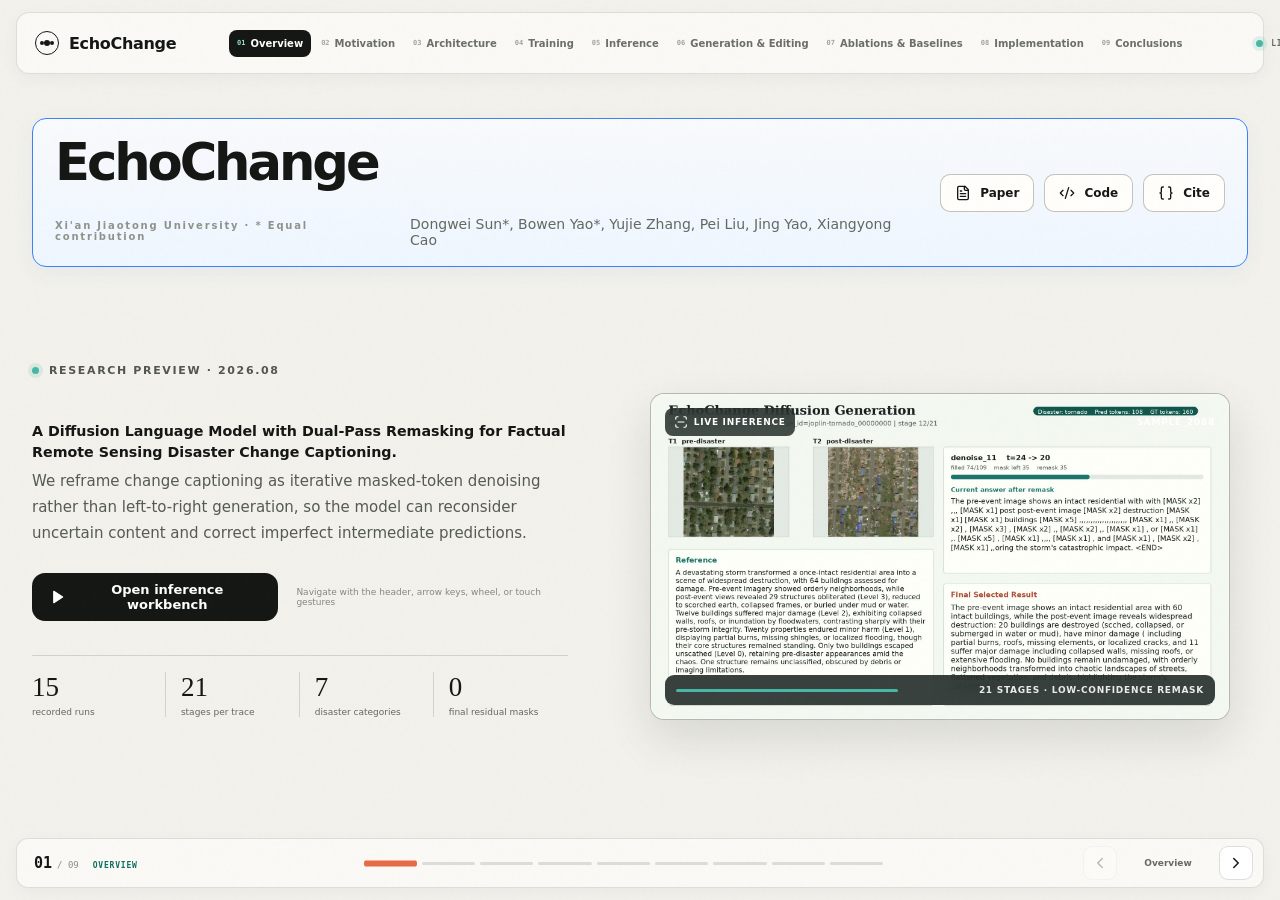
==== commit c1755852: "initv2" ====
--- a/Open EchoChange.html
+++ b/Open EchoChange.html
@@ -4136,7 +4136,7 @@
     loss_pass_1
     + loss_pass_2
     + 0.1 * calibration_loss
-)`};function _f(){const[v,R]=se.useState(null),[p,C]=se.useState(!1);return se.useEffect(()=>{fetch("/data/all_traces.json").then(M=>{if(!M.ok)throw new Error("trace bundle unavailable");return M.json()}).then(R).catch(()=>C(!0))},[]),{bundle:v,error:p}}function dt({index:v,children:R,light:p=!1}){return s.jsxs("div",{className:`section-label ${p?"section-label--light":""}`,children:[s.jsx("span",{children:v}),s.jsx("span",{children:R})]})}function Pf(){const v=[{icon:s.jsx(Ms,{size:20}),number:"01",title:"Change is defined across two observations",text:"The model must jointly interpret pre-event T1, post-event T2, and spatial context rather than classify either image independently."},{icon:s.jsx(cf,{size:20}),number:"02",title:"Long captions amplify early decoding errors",text:"Under left-to-right generation, an incorrect opening or structure propagates to later tokens without an explicit revision mechanism."},{icon:s.jsx(qu,{size:20}),number:"03",title:"Correction must remain conservative",text:"A useful editor must repair incorrect facts while preserving correct objects, quantities, relations, and event attributes."}];return s.jsxs("section",{className:"why-section section-shell",id:"why",children:[s.jsxs("div",{className:"section-heading","data-reveal":!0,children:[s.jsx(dt,{index:"02",children:"WHY"}),s.jsxs("h2",{children:["Why iterative denoising for",s.jsx("br",{}),s.jsx("strong",{children:"change captioning?"})]}),s.jsx("p",{children:"EchoChange replaces irreversible one-pass decoding with an inspectable process of prediction, comparison, remasking, and revision."})]}),s.jsx("div",{className:"why-grid",children:v.map(R=>s.jsxs("article",{className:"why-card","data-reveal":!0,children:[s.jsxs("div",{className:"why-card-top",children:[s.jsx("span",{children:R.icon}),s.jsx("small",{children:R.number})]}),s.jsx("h3",{children:R.title}),s.jsx("p",{children:R.text})]},R.number))}),s.jsxs("div",{className:"thesis-strip","data-reveal":!0,children:[s.jsx("span",{children:"GENERATION PARADIGM"}),s.jsx("div",{className:"thesis-before",children:"Next-token prediction"}),s.jsx(zn,{size:20}),s.jsx("div",{className:"thesis-after",children:"Bidirectional denoising"}),s.jsx("p",{children:"Answer tokens use bidirectional context, and low-confidence positions can be returned to the masked state for another inference step."})]})]})}function zf(){return s.jsxs("div",{className:"architecture-map","aria-label":"EchoChange system architecture",children:[s.jsxs("div",{className:"arch-inputs",children:[s.jsxs("div",{className:"arch-image arch-image--pre",children:[s.jsx("span",{children:"T1"}),s.jsx("strong",{children:"Pre-disaster"}),s.jsx("small",{children:"Pre-event land cover and structure"})]}),s.jsxs("div",{className:"arch-image arch-image--post",children:[s.jsx("span",{children:"T2"}),s.jsx("strong",{children:"Post-disaster"}),s.jsx("small",{children:"Post-event damage and surface coverage"})]})]}),s.jsxs("div",{className:"arch-connector",children:[s.jsx("span",{}),s.jsx(zn,{size:18})]}),s.jsxs("div",{className:"arch-core",children:[s.jsxs("div",{className:"arch-core-title",children:[s.jsx(df,{size:18}),s.jsx("span",{children:"Qwen3.5-VL"})]}),s.jsxs("div",{className:"arch-core-stack",children:[s.jsx("span",{children:"Vision encoder"}),s.jsx("span",{children:"Multimodal fusion"}),s.jsx("span",{className:"active",children:"Full-attention · non-causal"})]})]}),s.jsxs("div",{className:"arch-connector",children:[s.jsx("span",{}),s.jsx(zn,{size:18})]}),s.jsxs("div",{className:"arch-diffusion",children:[s.jsx("small",{children:"ANSWER ZONE"}),s.jsx("strong",{children:"Mask → Predict → Remask"}),s.jsxs("div",{className:"token-row",children:[s.jsx("i",{children:"The"}),s.jsx("i",{children:"pre-event"}),s.jsx("i",{className:"masked",children:"MASK"}),s.jsx("i",{children:"road"}),s.jsx("i",{className:"masked",children:"MASK"})]}),s.jsxs("span",{className:"arch-loop",children:[s.jsx(Yu,{size:14})," confidence-guided loop"]})]}),s.jsxs("div",{className:"arch-connector",children:[s.jsx("span",{}),s.jsx(zn,{size:18})]}),s.jsxs("div",{className:"arch-output",children:[s.jsx(ff,{size:19}),s.jsx("span",{children:"CHANGE CAPTION"}),s.jsx("strong",{children:"Complete, revisable change description"})]})]})}function Tf(){const[v,R]=se.useState(50),p=["The","pre-event","image","shows","a","dirt","road","through","vegetation,","while","the","post-event","image","shows","flooding","covering","the","road."],C=se.useMemo(()=>{const M=[5,8,14,15,3,10,12,16,1,6,9,13,4,7,11,17,0,2];return new Set(M.slice(0,Math.round(v/100*p.length)))},[v,p.length]);return s.jsxs("div",{className:"training-lab",children:[s.jsxs("div",{className:"lab-control",children:[s.jsxs("div",{className:"lab-control-head",children:[s.jsxs("div",{children:[s.jsx("small",{children:"CURRICULUM NOISE"}),s.jsxs("strong",{children:["t = ",Math.round(v/100*64)]})]}),s.jsxs("span",{children:[v,"% masked"]})]}),s.jsx("input",{type:"range",min:"16",max:"100",step:"1",value:v,onChange:M=>R(Number(M.target.value)),"aria-label":"Adjust the training mask ratio"}),s.jsxs("div",{className:"lab-scale",children:[s.jsx("span",{children:"Partial completion"}),s.jsx("span",{children:"Near fully masked generation"})]})]}),s.jsx("div",{className:"lab-sentence","aria-live":"polite",children:p.map((M,A)=>s.jsx("span",{className:C.has(A)?"is-mask":"",children:C.has(A)?"<fim_pad>":M},`${M}-${A}`))}),s.jsxs("div",{className:"dual-pass-grid",children:[s.jsxs("article",{children:[s.jsx("div",{className:"pass-index",children:"PASS 1"}),s.jsx("h4",{children:"Recover from a masked reference"}),s.jsx("p",{children:"Complete randomly masked reference tokens to obtain a first-pass draft and a confidence estimate at each answer position."}),s.jsxs("div",{className:"mini-flow",children:[s.jsx("span",{children:"masked GT"}),s.jsx(zn,{size:14}),s.jsx("span",{children:"draft₁"})]})]}),s.jsxs("article",{className:"dual-pass-active",children:[s.jsx("div",{className:"pass-index",children:"PASS 2"}),s.jsx("h4",{children:"Refine the model's own draft"}),s.jsx("p",{children:"Return low-confidence predictions to the masked state so that training exposes the model to imperfect intermediate states encountered at inference."}),s.jsxs("div",{className:"mini-flow",children:[s.jsx("span",{children:"remasked draft₁"}),s.jsx(zn,{size:14}),s.jsx("span",{children:"draft₂"})]})]})]})]})}function Ju(v){return v.replace(/,{2,}/g,",").replace(/\s+([,.;:])/g,"$1").replace(/\s{2,}/g," ").trim()}function Rf({text:v}){const p=Ju(v).split(/(\[MASK x\d+\]|<END>)/g).filter(Boolean);return s.jsx("p",{className:"trace-text",children:p.map((C,M)=>{const A=C.match(/\[MASK x(\d+)\]/);return A?s.jsxs("span",{className:"mask-chip",children:["MASK × ",A[1]]},`${C}-${M}`):C==="<END>"?s.jsx("span",{className:"end-chip",children:"END"},`${C}-${M}`):s.jsx("span",{children:C},`${C}-${M}`)})})}function Lf({traces:v}){const[R,p]=se.useState("sample_1093"),[C,M]=se.useState(0),[A,b]=se.useState("stage"),[Y,W]=se.useState("video"),ee=se.useRef(null),N=v.find(j=>j.sample_id===R)??v[0],q=$u.find(j=>j.id===(N==null?void 0:N.sample_id)),V=N==null?void 0:N.stages[Math.min(C,N.stages.length-1)],Ee=j=>{p(j),M(0),b("stage"),requestAnimationFrame(()=>{var ce;return(ce=ee.current)==null?void 0:ce.load()})};if(!N||!V)return null;const ne=N.stages.length>1?C/(N.stages.length-1)*100:0,D=V.maskable_count?V.filled_count/V.maskable_count*100:0;return s.jsxs("div",{className:"trace-player",children:[s.jsx("div",{className:"sample-rail","aria-label":"Inference sample list",children:$u.map(j=>s.jsxs("button",{className:N.sample_id===j.id?"sample-pill is-selected":"sample-pill",onClick:()=>Ee(j.id),children:[s.jsx("span",{children:Vu[j.disaster]}),s.jsx("strong",{children:j.id.replace("sample_","#")})]},j.id))}),s.jsxs("div",{className:"trace-grid",children:[s.jsxs("div",{className:"video-panel",children:[s.jsxs("div",{className:"panel-bar",children:[s.jsxs("div",{children:[s.jsx("span",{className:"status-dot"})," ",Y==="images"?"SOURCE PAIR":"RECORDED TRACE"]}),s.jsxs("div",{children:[N.event," · ",N.image_id]})]}),s.jsxs("div",{className:"media-tabs",role:"tablist","aria-label":"Sample visual inputs",children:[s.jsxs("button",{type:"button",role:"tab","aria-selected":Y==="video",className:Y==="video"?"is-active":"",onClick:()=>W("video"),children:[s.jsx(Is,{size:14})," Inference video"]}),s.jsxs("button",{type:"button",role:"tab","aria-selected":Y==="images",className:Y==="images"?"is-active":"",onClick:()=>W("images"),children:[s.jsx(Ms,{size:14})," T1 / T2 inputs"]})]}),Y==="images"?s.jsxs("div",{className:"source-image-pair",children:[s.jsxs("a",{className:"source-image-card",href:`./site/sample-images/${N.sample_id}/t1.png`,target:"_blank",rel:"noreferrer","aria-label":`Open the full-resolution T1 pre-event image for ${N.sample_id}`,children:[s.jsx("img",{src:`./site/sample-images/${N.sample_id}/t1.png`,alt:`T1 pre-event satellite image for ${N.event}`,draggable:"false"}),s.jsxs("span",{className:"source-image-label",children:[s.jsx("b",{children:"T1"}),s.jsx("strong",{children:"Pre-event"})]})]}),s.jsxs("a",{className:"source-image-card",href:`./site/sample-images/${N.sample_id}/t2.png`,target:"_blank",rel:"noreferrer","aria-label":`Open the full-resolution T2 post-event image for ${N.sample_id}`,children:[s.jsx("img",{src:`./site/sample-images/${N.sample_id}/t2.png`,alt:`T2 post-event satellite image for ${N.event}`,draggable:"false"}),s.jsxs("span",{className:"source-image-label",children:[s.jsx("b",{children:"T2"}),s.jsx("strong",{children:"Post-event"})]})]}),]}):s.jsx("video",{ref:ee,controls:!0,autoPlay:!0,muted:!0,loop:!0,playsInline:!0,preload:"metadata",poster:`./site/posters/${N.sample_id}.jpg`,children:s.jsx("source",{src:`./site/videos/${N.sample_id}.mp4`,type:"video/mp4"})},N.sample_id),s.jsxs("div",{className:"video-meta",children:[s.jsxs("div",{children:[s.jsx("span",{children:"DISASTER"}),s.jsx("strong",{children:Vu[N.disaster_group]??N.disaster_group})]}),s.jsxs("div",{children:[s.jsx("span",{children:"PRED / GT TOKENS"}),s.jsxs("strong",{children:[N.pred_len," / ",(q==null?void 0:q.truth)??"—"]})]}),s.jsxs("div",{children:[s.jsx("span",{children:"PREFIX"}),s.jsxs("strong",{children:[N.prefix_len," token"]})]}),s.jsxs("div",{children:[s.jsx("span",{children:"TRACE"}),s.jsxs("strong",{children:[N.stages.length," stages"]})]})]})]}),s.jsxs("div",{className:"stage-panel",children:[s.jsxs("div",{className:"stage-panel-head",children:[s.jsxs("div",{children:[s.jsxs("span",{children:["STAGE ",String(C+1).padStart(2,"0")," / ",N.stages.length]}),s.jsx("h3",{children:V.stage.replaceAll("_"," ")})]}),s.jsx("div",{className:`stage-kind stage-kind--${V.kind}`,children:V.kind})]}),s.jsx("div",{className:"stage-progress","aria-hidden":"true",children:s.jsx("span",{style:{transform:`scaleX(${ne/100})`}})}),s.jsxs("div",{className:"stage-stats",children:[s.jsxs("div",{children:[s.jsx("span",{children:"t → next"}),s.jsxs("strong",{children:[V.t??"—"," → ",V.t_next??"—"]})]}),s.jsxs("div",{children:[s.jsx("span",{children:"filled"}),s.jsxs("strong",{children:[V.filled_count,"/",V.maskable_count]})]}),s.jsxs("div",{children:[s.jsx("span",{children:"mask left"}),s.jsx("strong",{children:V.mask_left})]}),s.jsxs("div",{children:[s.jsx("span",{children:"remask"}),s.jsx("strong",{children:V.remask_count})]})]}),s.jsx("div",{className:"filled-meter",children:s.jsx("span",{style:{transform:`scaleX(${D/100})`}})}),s.jsxs("div",{className:"trace-tabs",role:"tablist","aria-label":"Generated-text view",children:[s.jsx("button",{className:A==="stage"?"is-active":"",onClick:()=>b("stage"),children:"Current stage"}),s.jsx("button",{className:A==="reference"?"is-active":"",onClick:()=>b("reference"),children:"Reference"}),s.jsx("button",{className:A==="final"?"is-active":"",onClick:()=>b("final"),children:"Final output"})]}),s.jsxs("div",{className:"trace-copy","aria-live":"polite",children:[A==="stage"&&s.jsx(Rf,{text:V.text}),A==="reference"&&s.jsx("p",{className:"trace-text",children:N.reference}),A==="final"&&s.jsx("p",{className:"trace-text",children:Ju(N.traced_final_generated)})]}),s.jsxs("div",{className:"stage-controls",children:[s.jsx("button",{onClick:()=>M(Math.max(0,C-1)),disabled:C===0,"aria-label":"Previous inference stage",children:s.jsx(Qu,{size:18})}),s.jsx("input",{type:"range",min:"0",max:N.stages.length-1,value:C,onChange:j=>{M(Number(j.target.value)),b("stage")},"aria-label":"Select an inference stage",style:{"--range-progress":`${ne}%`}}),s.jsx("button",{onClick:()=>M(Math.min(N.stages.length-1,C+1)),disabled:C===N.stages.length-1,"aria-label":"Next inference stage",children:s.jsx(Ku,{size:18})})]}),s.jsxs("div",{className:"stage-hint",children:[s.jsx(yf,{size:14}),"Move the slider to inspect the trajectory from a fully masked answer through 16 denoising and 4 refinement stages."]})]})]})]})}function Mf({bundle:v,error:R}){return s.jsx("section",{className:"trace-section",id:"trace",children:s.jsxs("div",{className:"section-shell",children:[s.jsxs("div",{className:"trace-heading","data-reveal":!0,children:[s.jsxs("div",{children:[s.jsx(dt,{index:"05",light:!0,children:"INFERENCE"}),s.jsxs("h2",{children:["Inspect how a caption emerges from a ",s.jsx("strong",{children:"fully masked answer"}),"."]})]}),s.jsx("p",{children:"Sixteen reproducible no-prefix runs are provided. Each trace stores the fully masked initialization, 16 denoising stages, and 4 refinement stages."})]}),s.jsxs("div",{"data-reveal":!0,children:[v&&s.jsx(Lf,{traces:v.traces}),!v&&!R&&s.jsxs("div",{className:"trace-loading",children:[s.jsx("span",{}),s.jsx("p",{children:"Loading 16 recorded inference traces…"})]}),R&&s.jsxs("div",{className:"trace-error",children:[s.jsx(Os,{size:18}),"The trace bundle could not be loaded."]})]})]})})}function If(){return s.jsxs("div",{className:"prefix-chart","aria-label":"Generation metrics with and without a prefix seed",children:[s.jsxs("div",{className:"chart-legend",children:[s.jsx("span",{className:"legend-no",children:"No prefix"}),s.jsx("span",{className:"legend-prefix",children:"Prefix seed"})]}),Sf.map(v=>s.jsxs("div",{className:"dumbbell-row",children:[s.jsxs("div",{className:"dumbbell-label",children:[s.jsx("strong",{children:v.name}),s.jsxs("span",{children:["+",v.delta.toFixed(2)]})]}),s.jsxs("div",{className:"dumbbell-track",children:[s.jsx("span",{className:"dumbbell-line",style:{left:`${v.noPrefix}%`,width:`${v.prefix-v.noPrefix}%`}}),s.jsx("span",{className:"dumbbell-point point-no",style:{left:`${v.noPrefix}%`},children:s.jsx("i",{children:v.noPrefix})}),s.jsx("span",{className:"dumbbell-point point-prefix",style:{left:`${v.prefix}%`},children:s.jsx("i",{children:v.prefix})})]})]},v.name)),s.jsxs("div",{className:"axis-labels",children:[s.jsx("span",{children:"0"}),s.jsx("span",{children:"25"}),s.jsx("span",{children:"50"}),s.jsx("span",{children:"75"}),s.jsx("span",{children:"100"})]})]})}function Of(){return s.jsx("div",{className:"correction-list",children:Ef.map(v=>s.jsxs("div",{className:"correction-row",children:[s.jsxs("div",{className:"correction-copy",children:[s.jsx("strong",{children:v.label}),s.jsx("span",{children:v.context})]}),s.jsxs("div",{className:"correction-value",children:[v.value.toFixed(2),s.jsx("small",{children:"%"})]}),s.jsx("div",{className:"correction-track",children:s.jsx("span",{className:`tone-${v.tone}`,style:{transform:`scaleX(${v.value/100})`}})})]},v.label))})}function Df(){const[v,R]=se.useState("meteor"),p={meteor:{label:"METEOR ↑",max:40,suffix:"",format:C=>C.toFixed(3)},st5:{label:"ST5-SCS ↑",max:100,suffix:"",format:C=>C.toFixed(3)},latency:{label:"Latency ↓",max:4e3,suffix:" ms",format:C=>C.toFixed(0)},repeat:{label:"Trigram repetition ↓",max:60,suffix:"%",format:C=>C.toFixed(2)}}[v];return s.jsxs("div",{className:"ablation-panel",children:[s.jsx("div",{className:"metric-switch",role:"tablist","aria-label":"Ablation metric",children:["meteor","st5","latency","repeat"].map(C=>s.jsx("button",{className:v===C?"is-active":"",onClick:()=>R(C),children:{meteor:"METEOR",st5:"ST5",latency:"Latency",repeat:"Repetition"}[C]},C))}),s.jsxs("div",{className:"ablation-axis",children:[s.jsx("span",{children:p.label}),s.jsxs("span",{children:["0 — ",p.max,p.suffix]})]}),s.jsx("div",{className:"ablation-rows",children:Nf.map(C=>{const M=C[v];return s.jsxs("div",{className:"ablation-row",children:[s.jsxs("div",{className:"ablation-row-copy",children:[s.jsx("strong",{children:C.name}),s.jsxs("span",{children:[C.config," · ",C.forward," Forward"]})]}),s.jsx("div",{className:"ablation-bar",children:s.jsx("span",{style:{transform:`scaleX(${Math.min(1,M/p.max)})`}})}),s.jsxs("div",{className:"ablation-number",children:[p.format(M),p.suffix]})]},C.name)})}),s.jsxs("div",{className:"budget-note",children:[s.jsx(Os,{size:15}),s.jsx("p",{children:"The random-remasking configuration reports the strongest scores but uses 20 forward passes, whereas 4D+4P uses 8. Because compute budgets are not matched, the full improvement cannot be attributed to position selection alone."})]})]})}function Ff(){return s.jsxs("div",{className:"baseline-panel",children:[s.jsxs("div",{className:"baseline-legend",children:[s.jsx("span",{className:"qwen",children:"Qwen2-VL-7B"}),s.jsx("span",{className:"intern",children:"InternVL3-8B"})]}),Cf.map(v=>s.jsxs("div",{className:"baseline-row",children:[s.jsx("div",{className:"baseline-name",children:v.name}),s.jsxs("div",{className:"baseline-bars",children:[s.jsx("span",{className:"qwen-bar",style:{transform:`scaleX(${v.qwen/100})`},children:s.jsx("i",{children:v.qwen.toFixed(2)})}),s.jsx("span",{className:"intern-bar",style:{transform:`scaleX(${v.intern/100})`},children:s.jsx("i",{children:v.intern.toFixed(2)})})]})]},v.name))]})}function Af(){const[v,R]=se.useState("attention"),p={attention:{label:"Bidirectional attention",file:"rscc_dream/modeling.py",icon:s.jsx(Zu,{size:16})},remask:{label:"Confidence-guided remasking",file:"ablation_core.py",icon:s.jsx(pf,{size:16})},dualPass:{label:"Two-pass training",file:"rscc_dream/trainer.py",icon:s.jsx(xf,{size:16})}};return s.jsx("section",{className:"code-section",id:"code",children:s.jsxs("div",{className:"section-shell",children:[s.jsxs("div",{className:"code-copy","data-reveal":!0,children:[s.jsx(dt,{index:"08",light:!0,children:"IMPLEMENTATION"}),s.jsxs("h2",{children:["Mechanisms documented as",s.jsx("br",{}),s.jsx("strong",{children:"implementation details"}),"."]}),s.jsx("p",{children:"Representative excerpts expose the implementation decisions required to reproduce the method. Comments are shortened for presentation; the training and inference scripts remain authoritative."}),s.jsxs("div",{className:"code-notes",children:[s.jsxs("div",{children:[s.jsx(mf,{size:18}),s.jsxs("span",{children:[s.jsx("strong",{children:"Hybrid attention"}),"GatedDeltaNet remains directional; full-attention layers provide right-context access within the answer region."]})]}),s.jsxs("div",{children:[s.jsx(kf,{size:18}),s.jsxs("span",{children:[s.jsx("strong",{children:"Shift alignment"}),"Remasking candidates are selected in prediction coordinates and mapped back to token coordinates."]})]}),s.jsxs("div",{children:[s.jsx(Xu,{size:18}),s.jsxs("span",{children:[s.jsx("strong",{children:"Compute accounting"}),"Ablations report forward-pass counts so that quality is interpreted together with inference cost."]})]})]})]}),s.jsxs("div",{className:"code-window","data-reveal":!0,children:[s.jsx("div",{className:"code-tabs",role:"tablist","aria-label":"Core implementation excerpts",children:Object.keys(Bu).map(C=>s.jsxs("button",{className:v===C?"is-active":"",onClick:()=>R(C),children:[p[C].icon,p[C].label]},C))}),s.jsxs("div",{className:"code-titlebar",children:[s.jsxs("span",{children:[s.jsx("i",{}),s.jsx("i",{}),s.jsx("i",{})]}),s.jsx("code",{children:p[v].file}),s.jsx("span",{children:"Python"})]}),s.jsx("pre",{children:s.jsx("code",{children:Bu[v]})}),s.jsxs("div",{className:"code-footer",children:[s.jsx(hf,{size:14}),s.jsx("span",{children:"Representative project code · comments shortened for display"})]})]})]})})}const qn=[{id:"opening",label:"Overview",short:"OVERVIEW"},{id:"why",label:"Motivation",short:"MOTIVATION"},{id:"architecture",label:"Architecture",short:"METHOD"},{id:"training",label:"Training",short:"TRAINING"},{id:"trace",label:"Inference",short:"INFERENCE"},{id:"evidence",label:"Generation & Editing",short:"RESULTS I"},{id:"ablation",label:"Ablations & Baselines",short:"RESULTS II"},{id:"code",label:"Implementation",short:"IMPLEMENTATION"},{id:"closing",label:"Conclusions",short:"CONCLUSIONS"}];function Uf({onExplore:v}){return s.jsxs("section",{className:"experience-hero",children:[s.jsxs("div",{className:"hero-top-banner",children:[s.jsxs("div",{className:"hero-top-banner-main",children:[s.jsx("h1",{children:"EchoChange"}),s.jsxs("div",{className:"hero-authors hero-authors--inline",children:[s.jsx("span",{className:"hero-authors-label",children:"Xi'an Jiaotong University"}),s.jsx("span",{className:"hero-authors-names",children:"Dongwei Sun*, Bowen Yao*, Yujie Zhang, Pei Liu, Jing Yao, Xiangyong Cao"})]})]}),s.jsxs("div",{className:"hero-links",children:[s.jsxs("a",{className:"button button--secondary",href:"https://arxiv.org/abs/2608.01856",target:"_blank",rel:"noreferrer",children:[s.jsx(Gu,{size:16})," Paper"]}),s.jsxs("a",{className:"button button--secondary",href:"https://github.com/sundongwei/EchoChange",target:"_blank",rel:"noreferrer",children:[s.jsx(hf,{size:16})," Code"]}),s.jsxs("a",{className:"button button--secondary",href:"./cite.bib",download:"echochange.bib",children:[s.jsx(cf,{size:16})," Cite"]})]})]}),s.jsxs("div",{className:"experience-hero-main",children:[s.jsxs("div",{className:"experience-hero-copy",children:[s.jsxs("div",{className:"eyebrow",children:[s.jsx("span",{className:"live-dot"})," Research preview · 2026.08"]}),s.jsxs("p",{className:"hero-lede",children:[s.jsx("strong",{children:"A Diffusion Language Model with Dual-Pass Remasking for Factual Remote Sensing Disaster Change Captioning."})," We reframe change captioning as iterative masked-token denoising rather than left-to-right generation, so the model can reconsider uncertain content and correct imperfect intermediate predictions."]}),s.jsxs("div",{className:"experience-hero-actions",children:[s.jsxs("button",{className:"button button--primary",onClick:v,children:[s.jsx(Is,{size:16,fill:"currentColor"})," Open inference workbench"]}),s.jsx("span",{children:"Navigate with the header, arrow keys, wheel, or touch gestures"})]}),s.jsxs("div",{className:"experience-proof","aria-label":"Project summary statistics",children:[s.jsxs("div",{children:[s.jsx("strong",{children:"15"}),s.jsx("span",{children:"recorded runs"})]}),s.jsxs("div",{children:[s.jsx("strong",{children:"21"}),s.jsx("span",{children:"stages per trace"})]}),s.jsxs("div",{children:[s.jsx("strong",{children:"7"}),s.jsx("span",{children:"disaster categories"})]}),s.jsxs("div",{children:[s.jsx("strong",{children:"0"}),s.jsx("span",{children:"final residual masks"})]})]})]}),s.jsxs("div",{className:"experience-hero-visual",children:[s.jsxs("div",{className:"hero-frame-wrap",children:[s.jsx("video",{autoPlay:!0,muted:!0,loop:!0,playsInline:!0,preload:"auto",poster:"./site/posters/sample_2088.jpg","aria-label":"Dynamic EchoChange inference trace for a tornado sample",children:s.jsx("source",{src:"./site/videos/sample_2088.mp4",type:"video/mp4"})}),s.jsxs("div",{className:"hero-frame-top",children:[s.jsxs("span",{children:[s.jsx(jf,{size:14})," live inference"]}),s.jsx("span",{children:"sample_2088"})]}),s.jsxs("div",{className:"hero-frame-bottom",children:[s.jsx("span",{className:"frame-progress",children:s.jsx("i",{})}),s.jsx("span",{children:"21 stages · low-confidence remask"})]})]}),s.jsxs("div",{className:"floating-note floating-note--top",children:[s.jsx("span",{children:"LOW CONFIDENCE"}),s.jsx("strong",{children:"remask → rethink"})]}),s.jsxs("div",{className:"floating-note floating-note--bottom",children:[s.jsx("span",{children:"CONDITION"}),s.jsx("strong",{children:"T1 + T2 + prompt"})]})]})]})]})}function Vf(){return s.jsxs("section",{className:"experience-content experience-architecture",children:[s.jsxs("div",{className:"experience-heading",children:[s.jsx(dt,{index:"03",children:"SYSTEM"}),s.jsxs("div",{children:[s.jsxs("h2",{children:["A vision-language backbone with a ",s.jsx("strong",{children:"bidirectional answer process"}),"."]}),s.jsx("p",{children:"Qwen3.5-VL remains the visual-language backbone. EchoChange modifies attention and generation within the assistant answer region."})]})]}),s.jsx(zf,{}),s.jsxs("div",{className:"experience-system-notes",children:[s.jsxs("span",{children:[s.jsx(Ms,{size:15}),"Bitemporal T1 / T2 inputs"]}),s.jsxs("span",{children:[s.jsx(Zu,{size:15}),"Bidirectional answer attention"]}),s.jsxs("span",{children:[s.jsx(Yu,{size:15}),"Low-confidence token remasking"]}),s.jsxs("span",{children:[s.jsx(Gu,{size:15}),"Iterative caption convergence"]})]})]})}function $f(){return s.jsxs("section",{className:"experience-content experience-training",children:[s.jsxs("div",{className:"experience-training-copy",children:[s.jsx(dt,{index:"04",children:"TRAINING / DOUBLE PASS"}),s.jsxs("h2",{children:["Train on masked references, then refine ",s.jsx("strong",{children:"model-generated drafts"}),"."]}),s.jsx("p",{children:"A curriculum gradually increases the mask ratio toward fully masked generation. The second pass narrows the gap between training inputs and imperfect inference-time states."}),s.jsxs("div",{className:"experience-training-facts",children:[s.jsxs("div",{children:[s.jsx("strong",{children:"64"}),s.jsx("span",{children:"maximum diffusion time"})]}),s.jsxs("div",{children:[s.jsx("strong",{children:"10%"}),s.jsx("span",{children:"curriculum ramp interval"})]}),s.jsxs("div",{children:[s.jsx("strong",{children:"0.1"}),s.jsx("span",{children:"late-stage full-mask probability"})]})]}),s.jsxs("div",{className:"experience-pass-flow",children:[s.jsx("span",{children:"Masked GT"}),s.jsx(zn,{size:15}),s.jsx("b",{children:"Draft ₁"}),s.jsx(zn,{size:15}),s.jsx("span",{children:"Remask"}),s.jsx(zn,{size:15}),s.jsx("b",{children:"Draft ₂"})]}),s.jsxs("div",{className:"loss-formula",children:[s.jsx("small",{children:"ACTIVE LOSS"}),s.jsxs("code",{children:["1.0 L",s.jsx("sub",{children:"masked"})," + 0.2 L",s.jsx("sub",{children:"visible"})," + 0.1 L",s.jsx("sub",{children:"cal-M"})," + 0.02 L",s.jsx("sub",{children:"cal-V"})]})]})]}),s.jsx(Tf,{})]})}function Bf(){return s.jsxs("section",{className:"experience-content experience-evidence",children:[s.jsxs("div",{className:"experience-heading experience-heading--compact",children:[s.jsx(dt,{index:"06",children:"GENERATION + CORRECTION"}),s.jsxs("div",{children:[s.jsxs("h2",{children:["Report generation quality and ",s.jsx("strong",{children:"conservative editing separately"}),"."]}),s.jsx("p",{children:"Lexical quality, semantic similarity, factual correction, and preservation are reported independently to avoid collapsing distinct behaviors into one score."})]})]}),s.jsxs("div",{className:"experience-evidence-grid",children:[s.jsxs("article",{className:"experience-panel",children:[s.jsxs("div",{className:"experience-panel-head",children:[s.jsxs("div",{children:[s.jsx("span",{children:"01 / PREFIX SEED"}),s.jsx("h3",{children:"A short prefix stabilizes caption structure"})]}),s.jsx(vf,{size:21})]}),s.jsx(If,{}),s.jsxs("div",{className:"experience-panel-result",children:[s.jsx("strong",{children:"+10.14"}),s.jsx("span",{children:"ROUGE-L over no-prefix generation"})]})]}),s.jsxs("article",{className:"experience-panel",children:[s.jsxs("div",{className:"experience-panel-head",children:[s.jsxs("div",{children:[s.jsx("span",{children:"02 / CONSERVATIVE EDITING"}),s.jsx("h3",{children:"Correction must preserve valid context"})]}),s.jsx(qu,{size:21})]}),s.jsx(Of,{}),s.jsxs("div",{className:"experience-gap",children:[s.jsx("span",{children:"OPEN PROBLEM"}),s.jsx("strong",{children:"Detection ↑ · Conservative editing ↓"})]})]})]})]})}function Hf(){return s.jsxs("section",{className:"experience-content experience-evidence experience-ablation",children:[s.jsxs("div",{className:"experience-heading experience-heading--compact",children:[s.jsx(dt,{index:"07",children:"ABLATION + BASELINES"}),s.jsxs("div",{children:[s.jsxs("h2",{children:["Evaluate quality under ",s.jsx("strong",{children:"explicit compute budgets"}),"."]}),s.jsx("p",{children:"Scores are interpreted together with latency, forward-pass count, repetition, and preservation behavior."})]})]}),s.jsxs("div",{className:"experience-ablation-grid",children:[s.jsxs("article",{className:"experience-panel experience-panel--ablation",children:[s.jsxs("div",{className:"experience-panel-head",children:[s.jsxs("div",{children:[s.jsx("span",{children:"03 / COMPUTE BUDGET"}),s.jsx("h3",{children:"Ablation results and inference cost"})]}),s.jsx(Xu,{size:21})]}),s.jsx(Df,{})]}),s.jsxs("article",{className:"experience-panel experience-panel--baseline",children:[s.jsxs("div",{className:"experience-panel-head",children:[s.jsxs("div",{children:[s.jsx("span",{children:"04 / PUBLIC MODELS"}),s.jsx("h3",{children:"Correction–preservation trade-off"})]}),s.jsx(gf,{size:21})]}),s.jsx(Ff,{}),s.jsx("p",{className:"experience-baseline-note",children:"InternVL3-8B edits more aggressively; Qwen2-VL-7B preserves non-target content more often. Neither model jointly optimizes both behaviors."})]})]})]})}function Wf({onReplay:v}){return s.jsxs("section",{className:"experience-closing",children:[s.jsx("div",{className:"closing-mark",children:s.jsx(wf,{size:30})}),s.jsx("span",{children:"CONCLUSION / NEXT"}),s.jsxs("h2",{children:["From one-pass decoding to",s.jsx("br",{}),s.jsx("strong",{children:"inspectable iterative inference"}),"."]}),s.jsx("p",{children:"EchoChange exposes uncertainty at every stage and supports deterministic replay. Current limitations include no-prefix generation quality, numerical factuality, and conservative editing under multiple simultaneous errors."}),s.jsxs("div",{className:"closing-actions",children:[s.jsxs("button",{className:"button button--primary",onClick:v,children:[s.jsx(Is,{size:16,fill:"currentColor"})," Replay inference"]}),s.jsxs("a",{className:"button button--ghost",href:"https://github.com/sundongwei/EchoChange",target:"_blank",rel:"noreferrer",children:[s.jsx(hf,{size:16})," GitHub"]})]})]})}function Qf(){const{bundle:v,error:R}=_f(),[p,C]=se.useState(0),[M,A]=se.useState("forward"),[b,Y]=se.useState(0),W=se.useRef(0),ee=se.useRef(null),N=se.useCallback(D=>{const j=Math.max(0,Math.min(qn.length-1,D));C(ce=>ce===j?ce:(A(j>ce?"forward":"backward"),Y(Xe=>Xe+1),j))},[]);se.useEffect(()=>{document.body.classList.add("experience-lock");const D=j=>{const ce=j.target;ce!=null&&ce.closest("input, textarea, select, video")||((j.key==="ArrowRight"||j.key==="ArrowDown"||j.key==="PageDown"||j.key===" ")&&(j.preventDefault(),N(p+1)),(j.key==="ArrowLeft"||j.key==="ArrowUp"||j.key==="PageUp")&&(j.preventDefault(),N(p-1)),j.key==="Home"&&N(0),j.key==="End"&&N(qn.length-1))};return window.addEventListener("keydown",D),()=>{document.body.classList.remove("experience-lock"),window.removeEventListener("keydown",D)}},[p,N]);const q=D=>{const j=Date.now();Math.abs(D.deltaY)<28||j-W.current<720||D.target.closest(".trace-copy, pre, .sample-rail")||(W.current=j,N(p+(D.deltaY>0?1:-1)))},V=D=>{D.pointerType==="mouse"||D.target.closest("button, a, input, video")||(ee.current={x:D.clientX,y:D.clientY})},Ee=D=>{if(!ee.current)return;const j=D.clientX-ee.current.x,ce=D.clientY-ee.current.y;ee.current=null,Math.abs(j)>55&&Math.abs(j)>Math.abs(ce)*1.15&&N(p+(j<0?1:-1))};let ne;switch(p){case 0:ne=s.jsx(Uf,{onExplore:()=>N(4)});break;case 1:ne=s.jsx(Pf,{});break;case 2:ne=s.jsx(Vf,{});break;case 3:ne=s.jsx($f,{});break;case 4:ne=s.jsx(Mf,{bundle:v,error:R});break;case 5:ne=s.jsx(Bf,{});break;case 6:ne=s.jsx(Hf,{});break;case 7:ne=s.jsx(Af,{});break;default:ne=s.jsx(Wf,{onReplay:()=>N(4)})}return s.jsxs("div",{className:"experience-app",onWheel:q,onPointerDown:V,onPointerUp:Ee,children:[s.jsxs("header",{className:"experience-header",children:[s.jsxs("button",{className:"experience-brand",onClick:()=>N(0),"aria-label":"Return to overview",children:[s.jsx("span",{className:"brand-mark","aria-hidden":"true",children:s.jsx("span",{})}),s.jsx("strong",{children:"EchoChange"})]}),s.jsx("nav",{"aria-label":"Research presentation sections",children:qn.map((D,j)=>s.jsxs("button",{className:p===j?"is-active":"",onClick:()=>N(j),"aria-current":p===j?"page":void 0,children:[s.jsx("span",{children:String(j+1).padStart(2,"0")}),D.label]},D.id))}),s.jsxs("div",{className:"experience-header-status",children:[s.jsx("span",{className:"live-dot"})," LIVE DEMO"]})]}),s.jsx("main",{className:"experience-stage","aria-live":"polite",children:s.jsx("div",{className:`experience-slide experience-slide--${M}`,children:ne},`${p}-${b}`)}),s.jsxs("div",{className:"experience-controls",children:[s.jsxs("div",{className:"experience-page-meta",children:[s.jsx("strong",{children:String(p+1).padStart(2,"0")}),s.jsxs("span",{children:["/ ",String(qn.length).padStart(2,"0")]}),s.jsx("em",{children:qn[p].short})]}),s.jsx("div",{className:"experience-progress","aria-label":"Section progress",children:qn.map((D,j)=>s.jsx("button",{className:p===j?"is-active":"",onClick:()=>N(j),"aria-label":`Go to ${D.label}`},D.id))}),s.jsxs("div",{className:"experience-step-buttons",children:[s.jsx("button",{onClick:()=>N(p-1),disabled:p===0,"aria-label":"Previous section",children:s.jsx(Qu,{size:18})}),s.jsx("span",{children:qn[p].label}),s.jsx("button",{onClick:()=>N(p+1),disabled:p===qn.length-1,"aria-label":"Next section",children:s.jsx(Ku,{size:18})})]})]})]})}sf.createRoot(document.getElementById("root")).render(s.jsx(Jd.StrictMode,{children:s.jsx(Qf,{})}));
+)`};function _f(){const[v,R]=se.useState(null),[p,C]=se.useState(!1);return se.useEffect(()=>{fetch("/data/all_traces.json").then(M=>{if(!M.ok)throw new Error("trace bundle unavailable");return M.json()}).then(R).catch(()=>C(!0))},[]),{bundle:v,error:p}}function dt({index:v,children:R,light:p=!1}){return s.jsxs("div",{className:`section-label ${p?"section-label--light":""}`,children:[s.jsx("span",{children:v}),s.jsx("span",{children:R})]})}function Pf(){const v=[{icon:s.jsx(Ms,{size:20}),number:"01",title:"Change is defined across two observations",text:"The model must jointly interpret pre-event T1, post-event T2, and spatial context rather than classify either image independently."},{icon:s.jsx(cf,{size:20}),number:"02",title:"Long captions amplify early decoding errors",text:"Under left-to-right generation, an incorrect opening or structure propagates to later tokens without an explicit revision mechanism."},{icon:s.jsx(qu,{size:20}),number:"03",title:"Correction must remain conservative",text:"A useful editor must repair incorrect facts while preserving correct objects, quantities, relations, and event attributes."}];return s.jsxs("section",{className:"why-section section-shell",id:"why",children:[s.jsxs("div",{className:"section-heading","data-reveal":!0,children:[s.jsx(dt,{index:"02",children:"WHY"}),s.jsxs("h2",{children:["Why iterative denoising for",s.jsx("br",{}),s.jsx("strong",{children:"change captioning?"})]}),s.jsx("p",{children:"EchoChange replaces irreversible one-pass decoding with an inspectable process of prediction, comparison, remasking, and revision."})]}),s.jsx("div",{className:"why-grid",children:v.map(R=>s.jsxs("article",{className:"why-card","data-reveal":!0,children:[s.jsxs("div",{className:"why-card-top",children:[s.jsx("span",{children:R.icon}),s.jsx("small",{children:R.number})]}),s.jsx("h3",{children:R.title}),s.jsx("p",{children:R.text})]},R.number))}),s.jsxs("div",{className:"thesis-strip","data-reveal":!0,children:[s.jsx("span",{children:"GENERATION PARADIGM"}),s.jsx("div",{className:"thesis-before",children:"Next-token prediction"}),s.jsx(zn,{size:20}),s.jsx("div",{className:"thesis-after",children:"Bidirectional denoising"}),s.jsx("p",{children:"Answer tokens use bidirectional context, and low-confidence positions can be returned to the masked state for another inference step."})]})]})}function zf(){return s.jsxs("div",{className:"architecture-map","aria-label":"EchoChange system architecture",children:[s.jsxs("div",{className:"arch-inputs",children:[s.jsxs("div",{className:"arch-image arch-image--pre",children:[s.jsx("span",{children:"T1"}),s.jsx("strong",{children:"Pre-disaster"}),s.jsx("small",{children:"Pre-event land cover and structure"})]}),s.jsxs("div",{className:"arch-image arch-image--post",children:[s.jsx("span",{children:"T2"}),s.jsx("strong",{children:"Post-disaster"}),s.jsx("small",{children:"Post-event damage and surface coverage"})]})]}),s.jsxs("div",{className:"arch-connector",children:[s.jsx("span",{}),s.jsx(zn,{size:18})]}),s.jsxs("div",{className:"arch-core",children:[s.jsxs("div",{className:"arch-core-title",children:[s.jsx(df,{size:18}),s.jsx("span",{children:"Qwen3.5-VL"})]}),s.jsxs("div",{className:"arch-core-stack",children:[s.jsx("span",{children:"Vision encoder"}),s.jsx("span",{children:"Multimodal fusion"}),s.jsx("span",{className:"active",children:"Full-attention · non-causal"})]})]}),s.jsxs("div",{className:"arch-connector",children:[s.jsx("span",{}),s.jsx(zn,{size:18})]}),s.jsxs("div",{className:"arch-diffusion",children:[s.jsx("small",{children:"ANSWER ZONE"}),s.jsx("strong",{children:"Mask → Predict → Remask"}),s.jsxs("div",{className:"token-row",children:[s.jsx("i",{children:"The"}),s.jsx("i",{children:"pre-event"}),s.jsx("i",{className:"masked",children:"MASK"}),s.jsx("i",{children:"road"}),s.jsx("i",{className:"masked",children:"MASK"})]}),s.jsxs("span",{className:"arch-loop",children:[s.jsx(Yu,{size:14})," confidence-guided loop"]})]}),s.jsxs("div",{className:"arch-connector",children:[s.jsx("span",{}),s.jsx(zn,{size:18})]}),s.jsxs("div",{className:"arch-output",children:[s.jsx(ff,{size:19}),s.jsx("span",{children:"CHANGE CAPTION"}),s.jsx("strong",{children:"Complete, revisable change description"})]})]})}function Tf(){const[v,R]=se.useState(50),p=["The","pre-event","image","shows","a","dirt","road","through","vegetation,","while","the","post-event","image","shows","flooding","covering","the","road."],C=se.useMemo(()=>{const M=[5,8,14,15,3,10,12,16,1,6,9,13,4,7,11,17,0,2];return new Set(M.slice(0,Math.round(v/100*p.length)))},[v,p.length]);return s.jsxs("div",{className:"training-lab",children:[s.jsxs("div",{className:"lab-control",children:[s.jsxs("div",{className:"lab-control-head",children:[s.jsxs("div",{children:[s.jsx("small",{children:"CURRICULUM NOISE"}),s.jsxs("strong",{children:["t = ",Math.round(v/100*64)]})]}),s.jsxs("span",{children:[v,"% masked"]})]}),s.jsx("input",{type:"range",min:"16",max:"100",step:"1",value:v,onChange:M=>R(Number(M.target.value)),"aria-label":"Adjust the training mask ratio"}),s.jsxs("div",{className:"lab-scale",children:[s.jsx("span",{children:"Partial completion"}),s.jsx("span",{children:"Near fully masked generation"})]})]}),s.jsx("div",{className:"lab-sentence","aria-live":"polite",children:p.map((M,A)=>s.jsx("span",{className:C.has(A)?"is-mask":"",children:C.has(A)?"<fim_pad>":M},`${M}-${A}`))}),s.jsxs("div",{className:"dual-pass-grid",children:[s.jsxs("article",{children:[s.jsx("div",{className:"pass-index",children:"PASS 1"}),s.jsx("h4",{children:"Recover from a masked reference"}),s.jsx("p",{children:"Complete randomly masked reference tokens to obtain a first-pass draft and a confidence estimate at each answer position."}),s.jsxs("div",{className:"mini-flow",children:[s.jsx("span",{children:"masked GT"}),s.jsx(zn,{size:14}),s.jsx("span",{children:"draft₁"})]})]}),s.jsxs("article",{className:"dual-pass-active",children:[s.jsx("div",{className:"pass-index",children:"PASS 2"}),s.jsx("h4",{children:"Refine the model's own draft"}),s.jsx("p",{children:"Return low-confidence predictions to the masked state so that training exposes the model to imperfect intermediate states encountered at inference."}),s.jsxs("div",{className:"mini-flow",children:[s.jsx("span",{children:"remasked draft₁"}),s.jsx(zn,{size:14}),s.jsx("span",{children:"draft₂"})]})]})]})]})}function Ju(v){return v.replace(/,{2,}/g,",").replace(/\s+([,.;:])/g,"$1").replace(/\s{2,}/g," ").trim()}function Rf({text:v}){const p=Ju(v).split(/(\[MASK x\d+\]|<END>)/g).filter(Boolean);return s.jsx("p",{className:"trace-text",children:p.map((C,M)=>{const A=C.match(/\[MASK x(\d+)\]/);return A?s.jsxs("span",{className:"mask-chip",children:["MASK × ",A[1]]},`${C}-${M}`):C==="<END>"?s.jsx("span",{className:"end-chip",children:"END"},`${C}-${M}`):s.jsx("span",{children:C},`${C}-${M}`)})})}function Lf({traces:v}){const[R,p]=se.useState("sample_1093"),[C,M]=se.useState(0),[A,b]=se.useState("stage"),[Y,W]=se.useState("video"),ee=se.useRef(null),N=v.find(j=>j.sample_id===R)??v[0],q=$u.find(j=>j.id===(N==null?void 0:N.sample_id)),V=N==null?void 0:N.stages[Math.min(C,N.stages.length-1)],Ee=j=>{p(j),M(0),b("stage"),requestAnimationFrame(()=>{var ce;return(ce=ee.current)==null?void 0:ce.load()})};if(!N||!V)return null;const ne=N.stages.length>1?C/(N.stages.length-1)*100:0,D=V.maskable_count?V.filled_count/V.maskable_count*100:0;return s.jsxs("div",{className:"trace-player",children:[s.jsx("div",{className:"sample-rail","aria-label":"Inference sample list",children:$u.map(j=>s.jsxs("button",{className:N.sample_id===j.id?"sample-pill is-selected":"sample-pill",onClick:()=>Ee(j.id),children:[s.jsx("span",{children:Vu[j.disaster]}),s.jsx("strong",{children:j.id.replace("sample_","#")})]},j.id))}),s.jsxs("div",{className:"trace-grid",children:[s.jsxs("div",{className:"video-panel",children:[s.jsxs("div",{className:"panel-bar",children:[s.jsxs("div",{children:[s.jsx("span",{className:"status-dot"})," ",Y==="images"?"SOURCE PAIR":"RECORDED TRACE"]}),s.jsxs("div",{children:[N.event," · ",N.image_id]})]}),s.jsxs("div",{className:"media-tabs",role:"tablist","aria-label":"Sample visual inputs",children:[s.jsxs("button",{type:"button",role:"tab","aria-selected":Y==="video",className:Y==="video"?"is-active":"",onClick:()=>W("video"),children:[s.jsx(Is,{size:14})," Inference video"]}),s.jsxs("button",{type:"button",role:"tab","aria-selected":Y==="images",className:Y==="images"?"is-active":"",onClick:()=>W("images"),children:[s.jsx(Ms,{size:14})," T1 / T2 inputs"]})]}),Y==="images"?s.jsxs("div",{className:"source-image-pair",children:[s.jsxs("a",{className:"source-image-card",href:`./site/sample-images/${N.sample_id}/t1.png`,target:"_blank",rel:"noreferrer","aria-label":`Open the full-resolution T1 pre-event image for ${N.sample_id}`,children:[s.jsx("img",{src:`./site/sample-images/${N.sample_id}/t1.png`,alt:`T1 pre-event satellite image for ${N.event}`,draggable:"false"}),s.jsxs("span",{className:"source-image-label",children:[s.jsx("b",{children:"T1"}),s.jsx("strong",{children:"Pre-event"})]})]}),s.jsxs("a",{className:"source-image-card",href:`./site/sample-images/${N.sample_id}/t2.png`,target:"_blank",rel:"noreferrer","aria-label":`Open the full-resolution T2 post-event image for ${N.sample_id}`,children:[s.jsx("img",{src:`./site/sample-images/${N.sample_id}/t2.png`,alt:`T2 post-event satellite image for ${N.event}`,draggable:"false"}),s.jsxs("span",{className:"source-image-label",children:[s.jsx("b",{children:"T2"}),s.jsx("strong",{children:"Post-event"})]})]}),]}):s.jsx("video",{ref:ee,controls:!0,autoPlay:!0,muted:!0,loop:!0,playsInline:!0,preload:"metadata",poster:`./site/posters/${N.sample_id}.jpg`,children:s.jsx("source",{src:`./site/videos/${N.sample_id}.mp4`,type:"video/mp4"})},N.sample_id),s.jsxs("div",{className:"video-meta",children:[s.jsxs("div",{children:[s.jsx("span",{children:"DISASTER"}),s.jsx("strong",{children:Vu[N.disaster_group]??N.disaster_group})]}),s.jsxs("div",{children:[s.jsx("span",{children:"PRED / GT TOKENS"}),s.jsxs("strong",{children:[N.pred_len," / ",(q==null?void 0:q.truth)??"—"]})]}),s.jsxs("div",{children:[s.jsx("span",{children:"PREFIX"}),s.jsxs("strong",{children:[N.prefix_len," token"]})]}),s.jsxs("div",{children:[s.jsx("span",{children:"TRACE"}),s.jsxs("strong",{children:[N.stages.length," stages"]})]})]})]}),s.jsxs("div",{className:"stage-panel",children:[s.jsxs("div",{className:"stage-panel-head",children:[s.jsxs("div",{children:[s.jsxs("span",{children:["STAGE ",String(C+1).padStart(2,"0")," / ",N.stages.length]}),s.jsx("h3",{children:V.stage.replaceAll("_"," ")})]}),s.jsx("div",{className:`stage-kind stage-kind--${V.kind}`,children:V.kind})]}),s.jsx("div",{className:"stage-progress","aria-hidden":"true",children:s.jsx("span",{style:{transform:`scaleX(${ne/100})`}})}),s.jsxs("div",{className:"stage-stats",children:[s.jsxs("div",{children:[s.jsx("span",{children:"t → next"}),s.jsxs("strong",{children:[V.t??"—"," → ",V.t_next??"—"]})]}),s.jsxs("div",{children:[s.jsx("span",{children:"filled"}),s.jsxs("strong",{children:[V.filled_count,"/",V.maskable_count]})]}),s.jsxs("div",{children:[s.jsx("span",{children:"mask left"}),s.jsx("strong",{children:V.mask_left})]}),s.jsxs("div",{children:[s.jsx("span",{children:"remask"}),s.jsx("strong",{children:V.remask_count})]})]}),s.jsx("div",{className:"filled-meter",children:s.jsx("span",{style:{transform:`scaleX(${D/100})`}})}),s.jsxs("div",{className:"trace-tabs",role:"tablist","aria-label":"Generated-text view",children:[s.jsx("button",{className:A==="stage"?"is-active":"",onClick:()=>b("stage"),children:"Current stage"}),s.jsx("button",{className:A==="reference"?"is-active":"",onClick:()=>b("reference"),children:"Reference"}),s.jsx("button",{className:A==="final"?"is-active":"",onClick:()=>b("final"),children:"Final output"})]}),s.jsxs("div",{className:"trace-copy","aria-live":"polite",children:[A==="stage"&&s.jsx(Rf,{text:V.text}),A==="reference"&&s.jsx("p",{className:"trace-text",children:N.reference}),A==="final"&&s.jsx("p",{className:"trace-text",children:Ju(N.traced_final_generated)})]}),s.jsxs("div",{className:"stage-controls",children:[s.jsx("button",{onClick:()=>M(Math.max(0,C-1)),disabled:C===0,"aria-label":"Previous inference stage",children:s.jsx(Qu,{size:18})}),s.jsx("input",{type:"range",min:"0",max:N.stages.length-1,value:C,onChange:j=>{M(Number(j.target.value)),b("stage")},"aria-label":"Select an inference stage",style:{"--range-progress":`${ne}%`}}),s.jsx("button",{onClick:()=>M(Math.min(N.stages.length-1,C+1)),disabled:C===N.stages.length-1,"aria-label":"Next inference stage",children:s.jsx(Ku,{size:18})})]}),s.jsxs("div",{className:"stage-hint",children:[s.jsx(yf,{size:14}),"Move the slider to inspect the trajectory from a fully masked answer through 16 denoising and 4 refinement stages."]})]})]})]})}function Mf({bundle:v,error:R}){return s.jsx("section",{className:"trace-section",id:"trace",children:s.jsxs("div",{className:"section-shell",children:[s.jsxs("div",{className:"trace-heading","data-reveal":!0,children:[s.jsxs("div",{children:[s.jsx(dt,{index:"05",light:!0,children:"INFERENCE"}),s.jsxs("h2",{children:["Inspect how a caption emerges from a ",s.jsx("strong",{children:"fully masked answer"}),"."]})]}),s.jsx("p",{children:"Sixteen reproducible no-prefix runs are provided. Each trace stores the fully masked initialization, 16 denoising stages, and 4 refinement stages."})]}),s.jsxs("div",{"data-reveal":!0,children:[v&&s.jsx(Lf,{traces:v.traces}),!v&&!R&&s.jsxs("div",{className:"trace-loading",children:[s.jsx("span",{}),s.jsx("p",{children:"Loading 16 recorded inference traces…"})]}),R&&s.jsxs("div",{className:"trace-error",children:[s.jsx(Os,{size:18}),"The trace bundle could not be loaded."]})]})]})})}function If(){return s.jsxs("div",{className:"prefix-chart","aria-label":"Generation metrics with and without a prefix seed",children:[s.jsxs("div",{className:"chart-legend",children:[s.jsx("span",{className:"legend-no",children:"No prefix"}),s.jsx("span",{className:"legend-prefix",children:"Prefix seed"})]}),Sf.map(v=>s.jsxs("div",{className:"dumbbell-row",children:[s.jsxs("div",{className:"dumbbell-label",children:[s.jsx("strong",{children:v.name}),s.jsxs("span",{children:["+",v.delta.toFixed(2)]})]}),s.jsxs("div",{className:"dumbbell-track",children:[s.jsx("span",{className:"dumbbell-line",style:{left:`${v.noPrefix}%`,width:`${v.prefix-v.noPrefix}%`}}),s.jsx("span",{className:"dumbbell-point point-no",style:{left:`${v.noPrefix}%`},children:s.jsx("i",{children:v.noPrefix})}),s.jsx("span",{className:"dumbbell-point point-prefix",style:{left:`${v.prefix}%`},children:s.jsx("i",{children:v.prefix})})]})]},v.name)),s.jsxs("div",{className:"axis-labels",children:[s.jsx("span",{children:"0"}),s.jsx("span",{children:"25"}),s.jsx("span",{children:"50"}),s.jsx("span",{children:"75"}),s.jsx("span",{children:"100"})]})]})}function Of(){return s.jsx("div",{className:"correction-list",children:Ef.map(v=>s.jsxs("div",{className:"correction-row",children:[s.jsxs("div",{className:"correction-copy",children:[s.jsx("strong",{children:v.label}),s.jsx("span",{children:v.context})]}),s.jsxs("div",{className:"correction-value",children:[v.value.toFixed(2),s.jsx("small",{children:"%"})]}),s.jsx("div",{className:"correction-track",children:s.jsx("span",{className:`tone-${v.tone}`,style:{transform:`scaleX(${v.value/100})`}})})]},v.label))})}function Df(){const[v,R]=se.useState("meteor"),p={meteor:{label:"METEOR ↑",max:40,suffix:"",format:C=>C.toFixed(3)},st5:{label:"ST5-SCS ↑",max:100,suffix:"",format:C=>C.toFixed(3)},latency:{label:"Latency ↓",max:4e3,suffix:" ms",format:C=>C.toFixed(0)},repeat:{label:"Trigram repetition ↓",max:60,suffix:"%",format:C=>C.toFixed(2)}}[v];return s.jsxs("div",{className:"ablation-panel",children:[s.jsx("div",{className:"metric-switch",role:"tablist","aria-label":"Ablation metric",children:["meteor","st5","latency","repeat"].map(C=>s.jsx("button",{className:v===C?"is-active":"",onClick:()=>R(C),children:{meteor:"METEOR",st5:"ST5",latency:"Latency",repeat:"Repetition"}[C]},C))}),s.jsxs("div",{className:"ablation-axis",children:[s.jsx("span",{children:p.label}),s.jsxs("span",{children:["0 — ",p.max,p.suffix]})]}),s.jsx("div",{className:"ablation-rows",children:Nf.map(C=>{const M=C[v];return s.jsxs("div",{className:"ablation-row",children:[s.jsxs("div",{className:"ablation-row-copy",children:[s.jsx("strong",{children:C.name}),s.jsxs("span",{children:[C.config," · ",C.forward," Forward"]})]}),s.jsx("div",{className:"ablation-bar",children:s.jsx("span",{style:{transform:`scaleX(${Math.min(1,M/p.max)})`}})}),s.jsxs("div",{className:"ablation-number",children:[p.format(M),p.suffix]})]},C.name)})}),s.jsxs("div",{className:"budget-note",children:[s.jsx(Os,{size:15}),s.jsx("p",{children:"The random-remasking configuration reports the strongest scores but uses 20 forward passes, whereas 4D+4P uses 8. Because compute budgets are not matched, the full improvement cannot be attributed to position selection alone."})]})]})}function Ff(){return s.jsxs("div",{className:"baseline-panel",children:[s.jsxs("div",{className:"baseline-legend",children:[s.jsx("span",{className:"qwen",children:"Qwen2-VL-7B"}),s.jsx("span",{className:"intern",children:"InternVL3-8B"})]}),Cf.map(v=>s.jsxs("div",{className:"baseline-row",children:[s.jsx("div",{className:"baseline-name",children:v.name}),s.jsxs("div",{className:"baseline-bars",children:[s.jsx("span",{className:"qwen-bar",style:{transform:`scaleX(${v.qwen/100})`},children:s.jsx("i",{children:v.qwen.toFixed(2)})}),s.jsx("span",{className:"intern-bar",style:{transform:`scaleX(${v.intern/100})`},children:s.jsx("i",{children:v.intern.toFixed(2)})})]})]},v.name))]})}function Af(){const[v,R]=se.useState("attention"),p={attention:{label:"Bidirectional attention",file:"rscc_dream/modeling.py",icon:s.jsx(Zu,{size:16})},remask:{label:"Confidence-guided remasking",file:"ablation_core.py",icon:s.jsx(pf,{size:16})},dualPass:{label:"Two-pass training",file:"rscc_dream/trainer.py",icon:s.jsx(xf,{size:16})}};return s.jsx("section",{className:"code-section",id:"code",children:s.jsxs("div",{className:"section-shell",children:[s.jsxs("div",{className:"code-copy","data-reveal":!0,children:[s.jsx(dt,{index:"08",light:!0,children:"IMPLEMENTATION"}),s.jsxs("h2",{children:["Mechanisms documented as",s.jsx("br",{}),s.jsx("strong",{children:"implementation details"}),"."]}),s.jsx("p",{children:"Representative excerpts expose the implementation decisions required to reproduce the method. Comments are shortened for presentation; the training and inference scripts remain authoritative."}),s.jsxs("div",{className:"code-notes",children:[s.jsxs("div",{children:[s.jsx(mf,{size:18}),s.jsxs("span",{children:[s.jsx("strong",{children:"Hybrid attention"}),"GatedDeltaNet remains directional; full-attention layers provide right-context access within the answer region."]})]}),s.jsxs("div",{children:[s.jsx(kf,{size:18}),s.jsxs("span",{children:[s.jsx("strong",{children:"Shift alignment"}),"Remasking candidates are selected in prediction coordinates and mapped back to token coordinates."]})]}),s.jsxs("div",{children:[s.jsx(Xu,{size:18}),s.jsxs("span",{children:[s.jsx("strong",{children:"Compute accounting"}),"Ablations report forward-pass counts so that quality is interpreted together with inference cost."]})]})]})]}),s.jsxs("div",{className:"code-window","data-reveal":!0,children:[s.jsx("div",{className:"code-tabs",role:"tablist","aria-label":"Core implementation excerpts",children:Object.keys(Bu).map(C=>s.jsxs("button",{className:v===C?"is-active":"",onClick:()=>R(C),children:[p[C].icon,p[C].label]},C))}),s.jsxs("div",{className:"code-titlebar",children:[s.jsxs("span",{children:[s.jsx("i",{}),s.jsx("i",{}),s.jsx("i",{})]}),s.jsx("code",{children:p[v].file}),s.jsx("span",{children:"Python"})]}),s.jsx("pre",{children:s.jsx("code",{children:Bu[v]})}),s.jsxs("div",{className:"code-footer",children:[s.jsx(hf,{size:14}),s.jsx("span",{children:"Representative project code · comments shortened for display"})]})]})]})})}const qn=[{id:"opening",label:"Overview",short:"OVERVIEW"},{id:"why",label:"Motivation",short:"MOTIVATION"},{id:"architecture",label:"Architecture",short:"METHOD"},{id:"training",label:"Training",short:"TRAINING"},{id:"trace",label:"Inference",short:"INFERENCE"},{id:"evidence",label:"Generation & Editing",short:"RESULTS I"},{id:"ablation",label:"Ablations & Baselines",short:"RESULTS II"},{id:"code",label:"Implementation",short:"IMPLEMENTATION"},{id:"closing",label:"Conclusions",short:"CONCLUSIONS"}];function Uf({onExplore:v}){return s.jsxs("section",{className:"experience-hero",children:[s.jsxs("div",{className:"hero-top-banner",children:[s.jsxs("div",{className:"hero-top-banner-main",children:[s.jsx("h1",{children:"EchoChange"}),s.jsxs("div",{className:"hero-authors hero-authors--inline",children:[s.jsx("span",{className:"hero-authors-label",children:"Xi'an Jiaotong University · * Equal contribution"}),s.jsx("span",{className:"hero-authors-names",children:"Dongwei Sun*, Bowen Yao*, Yujie Zhang, Pei Liu, Jing Yao, Xiangyong Cao"})]})]}),s.jsxs("div",{className:"hero-links",children:[s.jsxs("a",{className:"button button--secondary",href:"https://arxiv.org/abs/2608.01856",target:"_blank",rel:"noreferrer",children:[s.jsx(Gu,{size:16})," Paper"]}),s.jsxs("a",{className:"button button--secondary",href:"https://github.com/sundongwei/EchoChange",target:"_blank",rel:"noreferrer",children:[s.jsx(hf,{size:16})," Code"]}),s.jsxs("a",{className:"button button--secondary",href:"./cite.bib",download:"echochange.bib",children:[s.jsx(cf,{size:16})," Cite"]})]})]}),s.jsxs("div",{className:"experience-hero-main",children:[s.jsxs("div",{className:"experience-hero-copy",children:[s.jsxs("div",{className:"eyebrow",children:[s.jsx("span",{className:"live-dot"})," Research preview · 2026.08"]}),s.jsxs("p",{className:"hero-lede",children:[s.jsx("strong",{children:"A Diffusion Language Model with Dual-Pass Remasking for Factual Remote Sensing Disaster Change Captioning."})," We reframe change captioning as iterative masked-token denoising rather than left-to-right generation, so the model can reconsider uncertain content and correct imperfect intermediate predictions."]}),s.jsxs("div",{className:"experience-hero-actions",children:[s.jsxs("button",{className:"button button--primary",onClick:v,children:[s.jsx(Is,{size:16,fill:"currentColor"})," Open inference workbench"]}),s.jsx("span",{children:"Navigate with the header, arrow keys, wheel, or touch gestures"})]}),s.jsxs("div",{className:"experience-proof","aria-label":"Project summary statistics",children:[s.jsxs("div",{children:[s.jsx("strong",{children:"15"}),s.jsx("span",{children:"recorded runs"})]}),s.jsxs("div",{children:[s.jsx("strong",{children:"21"}),s.jsx("span",{children:"stages per trace"})]}),s.jsxs("div",{children:[s.jsx("strong",{children:"7"}),s.jsx("span",{children:"disaster categories"})]}),s.jsxs("div",{children:[s.jsx("strong",{children:"0"}),s.jsx("span",{children:"final residual masks"})]})]})]}),s.jsxs("div",{className:"experience-hero-visual",children:[s.jsxs("div",{className:"hero-frame-wrap",children:[s.jsx("video",{autoPlay:!0,muted:!0,loop:!0,playsInline:!0,preload:"auto",poster:"./site/posters/sample_2088.jpg","aria-label":"Dynamic EchoChange inference trace for a tornado sample",children:s.jsx("source",{src:"./site/videos/sample_2088.mp4",type:"video/mp4"})}),s.jsxs("div",{className:"hero-frame-top",children:[s.jsxs("span",{children:[s.jsx(jf,{size:14})," live inference"]}),s.jsx("span",{children:"sample_2088"})]}),s.jsxs("div",{className:"hero-frame-bottom",children:[s.jsx("span",{className:"frame-progress",children:s.jsx("i",{})}),s.jsx("span",{children:"21 stages · low-confidence remask"})]})]}),s.jsxs("div",{className:"floating-note floating-note--top",children:[s.jsx("span",{children:"LOW CONFIDENCE"}),s.jsx("strong",{children:"remask → rethink"})]}),s.jsxs("div",{className:"floating-note floating-note--bottom",children:[s.jsx("span",{children:"CONDITION"}),s.jsx("strong",{children:"T1 + T2 + prompt"})]})]})]})]})}function Vf(){return s.jsxs("section",{className:"experience-content experience-architecture",children:[s.jsxs("div",{className:"experience-heading",children:[s.jsx(dt,{index:"03",children:"SYSTEM"}),s.jsxs("div",{children:[s.jsxs("h2",{children:["A vision-language backbone with a ",s.jsx("strong",{children:"bidirectional answer process"}),"."]}),s.jsx("p",{children:"Qwen3.5-VL remains the visual-language backbone. EchoChange modifies attention and generation within the assistant answer region."})]})]}),s.jsx(zf,{}),s.jsxs("div",{className:"experience-system-notes",children:[s.jsxs("span",{children:[s.jsx(Ms,{size:15}),"Bitemporal T1 / T2 inputs"]}),s.jsxs("span",{children:[s.jsx(Zu,{size:15}),"Bidirectional answer attention"]}),s.jsxs("span",{children:[s.jsx(Yu,{size:15}),"Low-confidence token remasking"]}),s.jsxs("span",{children:[s.jsx(Gu,{size:15}),"Iterative caption convergence"]})]})]})}function $f(){return s.jsxs("section",{className:"experience-content experience-training",children:[s.jsxs("div",{className:"experience-training-copy",children:[s.jsx(dt,{index:"04",children:"TRAINING / DOUBLE PASS"}),s.jsxs("h2",{children:["Train on masked references, then refine ",s.jsx("strong",{children:"model-generated drafts"}),"."]}),s.jsx("p",{children:"A curriculum gradually increases the mask ratio toward fully masked generation. The second pass narrows the gap between training inputs and imperfect inference-time states."}),s.jsxs("div",{className:"experience-training-facts",children:[s.jsxs("div",{children:[s.jsx("strong",{children:"64"}),s.jsx("span",{children:"maximum diffusion time"})]}),s.jsxs("div",{children:[s.jsx("strong",{children:"10%"}),s.jsx("span",{children:"curriculum ramp interval"})]}),s.jsxs("div",{children:[s.jsx("strong",{children:"0.1"}),s.jsx("span",{children:"late-stage full-mask probability"})]})]}),s.jsxs("div",{className:"experience-pass-flow",children:[s.jsx("span",{children:"Masked GT"}),s.jsx(zn,{size:15}),s.jsx("b",{children:"Draft ₁"}),s.jsx(zn,{size:15}),s.jsx("span",{children:"Remask"}),s.jsx(zn,{size:15}),s.jsx("b",{children:"Draft ₂"})]}),s.jsxs("div",{className:"loss-formula",children:[s.jsx("small",{children:"ACTIVE LOSS"}),s.jsxs("code",{children:["1.0 L",s.jsx("sub",{children:"masked"})," + 0.2 L",s.jsx("sub",{children:"visible"})," + 0.1 L",s.jsx("sub",{children:"cal-M"})," + 0.02 L",s.jsx("sub",{children:"cal-V"})]})]})]}),s.jsx(Tf,{})]})}function Bf(){return s.jsxs("section",{className:"experience-content experience-evidence",children:[s.jsxs("div",{className:"experience-heading experience-heading--compact",children:[s.jsx(dt,{index:"06",children:"GENERATION + CORRECTION"}),s.jsxs("div",{children:[s.jsxs("h2",{children:["Report generation quality and ",s.jsx("strong",{children:"conservative editing separately"}),"."]}),s.jsx("p",{children:"Lexical quality, semantic similarity, factual correction, and preservation are reported independently to avoid collapsing distinct behaviors into one score."})]})]}),s.jsxs("div",{className:"experience-evidence-grid",children:[s.jsxs("article",{className:"experience-panel",children:[s.jsxs("div",{className:"experience-panel-head",children:[s.jsxs("div",{children:[s.jsx("span",{children:"01 / PREFIX SEED"}),s.jsx("h3",{children:"A short prefix stabilizes caption structure"})]}),s.jsx(vf,{size:21})]}),s.jsx(If,{}),s.jsxs("div",{className:"experience-panel-result",children:[s.jsx("strong",{children:"+10.14"}),s.jsx("span",{children:"ROUGE-L over no-prefix generation"})]})]}),s.jsxs("article",{className:"experience-panel",children:[s.jsxs("div",{className:"experience-panel-head",children:[s.jsxs("div",{children:[s.jsx("span",{children:"02 / CONSERVATIVE EDITING"}),s.jsx("h3",{children:"Correction must preserve valid context"})]}),s.jsx(qu,{size:21})]}),s.jsx(Of,{}),s.jsxs("div",{className:"experience-gap",children:[s.jsx("span",{children:"OPEN PROBLEM"}),s.jsx("strong",{children:"Detection ↑ · Conservative editing ↓"})]})]})]})]})}function Hf(){return s.jsxs("section",{className:"experience-content experience-evidence experience-ablation",children:[s.jsxs("div",{className:"experience-heading experience-heading--compact",children:[s.jsx(dt,{index:"07",children:"ABLATION + BASELINES"}),s.jsxs("div",{children:[s.jsxs("h2",{children:["Evaluate quality under ",s.jsx("strong",{children:"explicit compute budgets"}),"."]}),s.jsx("p",{children:"Scores are interpreted together with latency, forward-pass count, repetition, and preservation behavior."})]})]}),s.jsxs("div",{className:"experience-ablation-grid",children:[s.jsxs("article",{className:"experience-panel experience-panel--ablation",children:[s.jsxs("div",{className:"experience-panel-head",children:[s.jsxs("div",{children:[s.jsx("span",{children:"03 / COMPUTE BUDGET"}),s.jsx("h3",{children:"Ablation results and inference cost"})]}),s.jsx(Xu,{size:21})]}),s.jsx(Df,{})]}),s.jsxs("article",{className:"experience-panel experience-panel--baseline",children:[s.jsxs("div",{className:"experience-panel-head",children:[s.jsxs("div",{children:[s.jsx("span",{children:"04 / PUBLIC MODELS"}),s.jsx("h3",{children:"Correction–preservation trade-off"})]}),s.jsx(gf,{size:21})]}),s.jsx(Ff,{}),s.jsx("p",{className:"experience-baseline-note",children:"InternVL3-8B edits more aggressively; Qwen2-VL-7B preserves non-target content more often. Neither model jointly optimizes both behaviors."})]})]})]})}function Wf({onReplay:v}){return s.jsxs("section",{className:"experience-closing",children:[s.jsx("div",{className:"closing-mark",children:s.jsx(wf,{size:30})}),s.jsx("span",{children:"CONCLUSION / NEXT"}),s.jsxs("h2",{children:["From one-pass decoding to",s.jsx("br",{}),s.jsx("strong",{children:"inspectable iterative inference"}),"."]}),s.jsx("p",{children:"EchoChange exposes uncertainty at every stage and supports deterministic replay. Current limitations include no-prefix generation quality, numerical factuality, and conservative editing under multiple simultaneous errors."}),s.jsxs("div",{className:"closing-actions",children:[s.jsxs("button",{className:"button button--primary",onClick:v,children:[s.jsx(Is,{size:16,fill:"currentColor"})," Replay inference"]}),s.jsxs("a",{className:"button button--ghost",href:"https://github.com/sundongwei/EchoChange_Project",target:"_blank",rel:"noreferrer",children:[s.jsx(hf,{size:16})," GitHub"]})]})]})}function Qf(){const{bundle:v,error:R}=_f(),[p,C]=se.useState(0),[M,A]=se.useState("forward"),[b,Y]=se.useState(0),W=se.useRef(0),ee=se.useRef(null),N=se.useCallback(D=>{const j=Math.max(0,Math.min(qn.length-1,D));C(ce=>ce===j?ce:(A(j>ce?"forward":"backward"),Y(Xe=>Xe+1),j))},[]);se.useEffect(()=>{document.body.classList.add("experience-lock");const D=j=>{const ce=j.target;ce!=null&&ce.closest("input, textarea, select, video")||((j.key==="ArrowRight"||j.key==="ArrowDown"||j.key==="PageDown"||j.key===" ")&&(j.preventDefault(),N(p+1)),(j.key==="ArrowLeft"||j.key==="ArrowUp"||j.key==="PageUp")&&(j.preventDefault(),N(p-1)),j.key==="Home"&&N(0),j.key==="End"&&N(qn.length-1))};return window.addEventListener("keydown",D),()=>{document.body.classList.remove("experience-lock"),window.removeEventListener("keydown",D)}},[p,N]);const q=D=>{const j=Date.now();Math.abs(D.deltaY)<28||j-W.current<720||D.target.closest(".trace-copy, pre, .sample-rail")||(W.current=j,N(p+(D.deltaY>0?1:-1)))},V=D=>{D.pointerType==="mouse"||D.target.closest("button, a, input, video")||(ee.current={x:D.clientX,y:D.clientY})},Ee=D=>{if(!ee.current)return;const j=D.clientX-ee.current.x,ce=D.clientY-ee.current.y;ee.current=null,Math.abs(j)>55&&Math.abs(j)>Math.abs(ce)*1.15&&N(p+(j<0?1:-1))};let ne;switch(p){case 0:ne=s.jsx(Uf,{onExplore:()=>N(4)});break;case 1:ne=s.jsx(Pf,{});break;case 2:ne=s.jsx(Vf,{});break;case 3:ne=s.jsx($f,{});break;case 4:ne=s.jsx(Mf,{bundle:v,error:R});break;case 5:ne=s.jsx(Bf,{});break;case 6:ne=s.jsx(Hf,{});break;case 7:ne=s.jsx(Af,{});break;default:ne=s.jsx(Wf,{onReplay:()=>N(4)})}return s.jsxs("div",{className:"experience-app",onWheel:q,onPointerDown:V,onPointerUp:Ee,children:[s.jsxs("header",{className:"experience-header",children:[s.jsxs("button",{className:"experience-brand",onClick:()=>N(0),"aria-label":"Return to overview",children:[s.jsx("span",{className:"brand-mark","aria-hidden":"true",children:s.jsx("span",{})}),s.jsx("strong",{children:"EchoChange"})]}),s.jsx("nav",{"aria-label":"Research presentation sections",children:qn.map((D,j)=>s.jsxs("button",{className:p===j?"is-active":"",onClick:()=>N(j),"aria-current":p===j?"page":void 0,children:[s.jsx("span",{children:String(j+1).padStart(2,"0")}),D.label]},D.id))}),s.jsxs("div",{className:"experience-header-status",children:[s.jsx("span",{className:"live-dot"})," LIVE DEMO"]})]}),s.jsx("main",{className:"experience-stage","aria-live":"polite",children:s.jsx("div",{className:`experience-slide experience-slide--${M}`,children:ne},`${p}-${b}`)}),s.jsxs("div",{className:"experience-controls",children:[s.jsxs("div",{className:"experience-page-meta",children:[s.jsx("strong",{children:String(p+1).padStart(2,"0")}),s.jsxs("span",{children:["/ ",String(qn.length).padStart(2,"0")]}),s.jsx("em",{children:qn[p].short})]}),s.jsx("div",{className:"experience-progress","aria-label":"Section progress",children:qn.map((D,j)=>s.jsx("button",{className:p===j?"is-active":"",onClick:()=>N(j),"aria-label":`Go to ${D.label}`},D.id))}),s.jsxs("div",{className:"experience-step-buttons",children:[s.jsx("button",{onClick:()=>N(p-1),disabled:p===0,"aria-label":"Previous section",children:s.jsx(Qu,{size:18})}),s.jsx("span",{children:qn[p].label}),s.jsx("button",{onClick:()=>N(p+1),disabled:p===qn.length-1,"aria-label":"Next section",children:s.jsx(Ku,{size:18})})]})]})]})}sf.createRoot(document.getElementById("root")).render(s.jsx(Jd.StrictMode,{children:s.jsx(Qf,{})}));
 </script>
   </body>
 </html>
